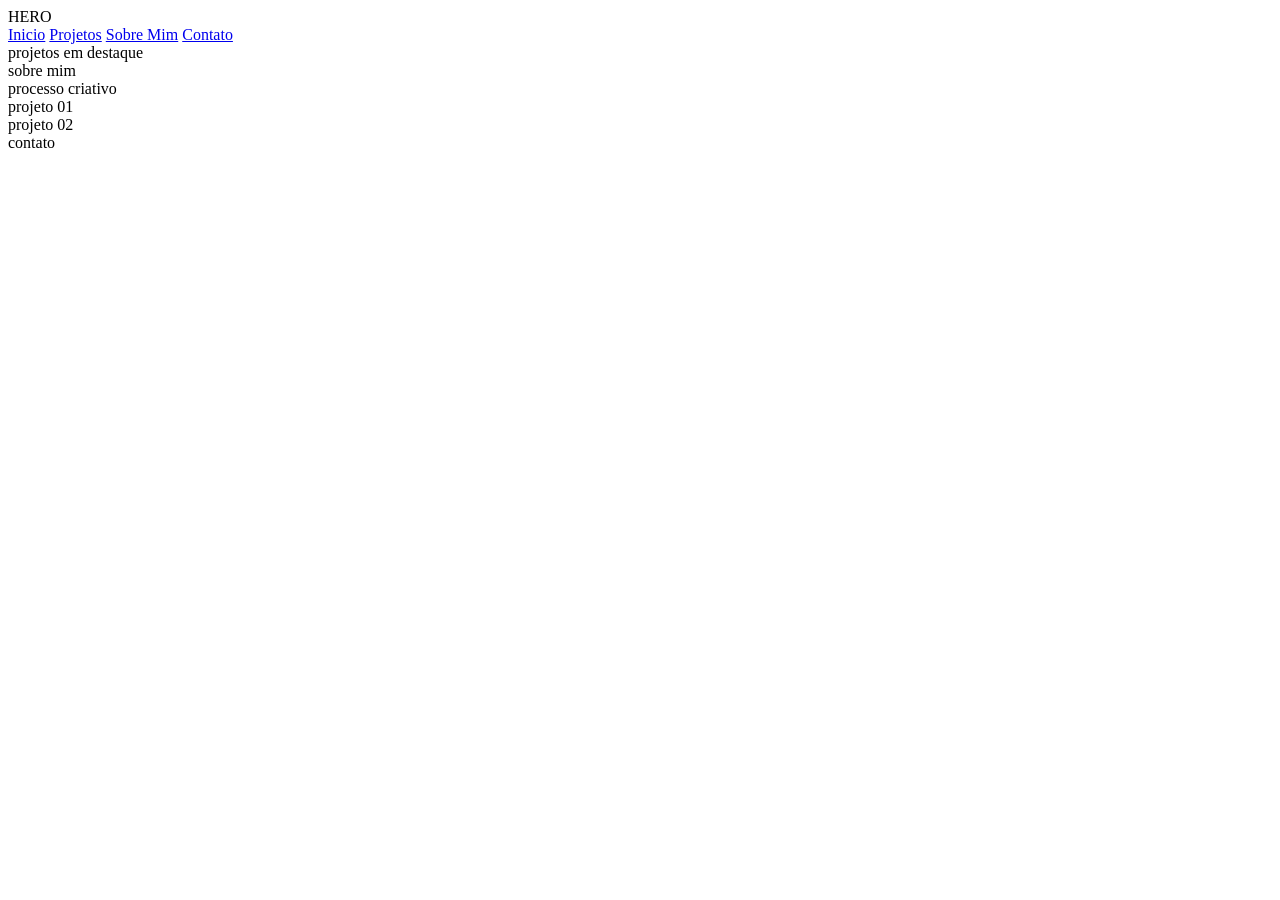
==== docs/index.html @ 74a176ab "feat: estrutura do portfólio" ====
<!DOCTYPE html>
<html lang="pt-br">
<head>
    <meta charset="UTF-8">
    <title>Portfólio - VITOR LEONARDO SOUZA HIRCH</title>
</head>
<body>
    <header id="inicio">
        HERO
    </header>

<nav>
    <a href ="#inicio">Inicio</a>
    <a href ="#projetos">Projetos</a>
    <a href ="#sobre">Sobre Mim</a>
    <a href ="#contato">Contato</a>
</nav>

<main>
    <section id="projetos">
        projetos em destaque 
    </section>
   
    <section id="sobre">
        sobre mim
    </section>

    <section id="processo">
        processo criativo
    </section>

    <section id="projeto-01">
        projeto 01
    </section>

    <section id="projeto-02">
        projeto 02

    </section>
</main>

<footer id="contato">
    contato
</footer>

   
</body>
</html>
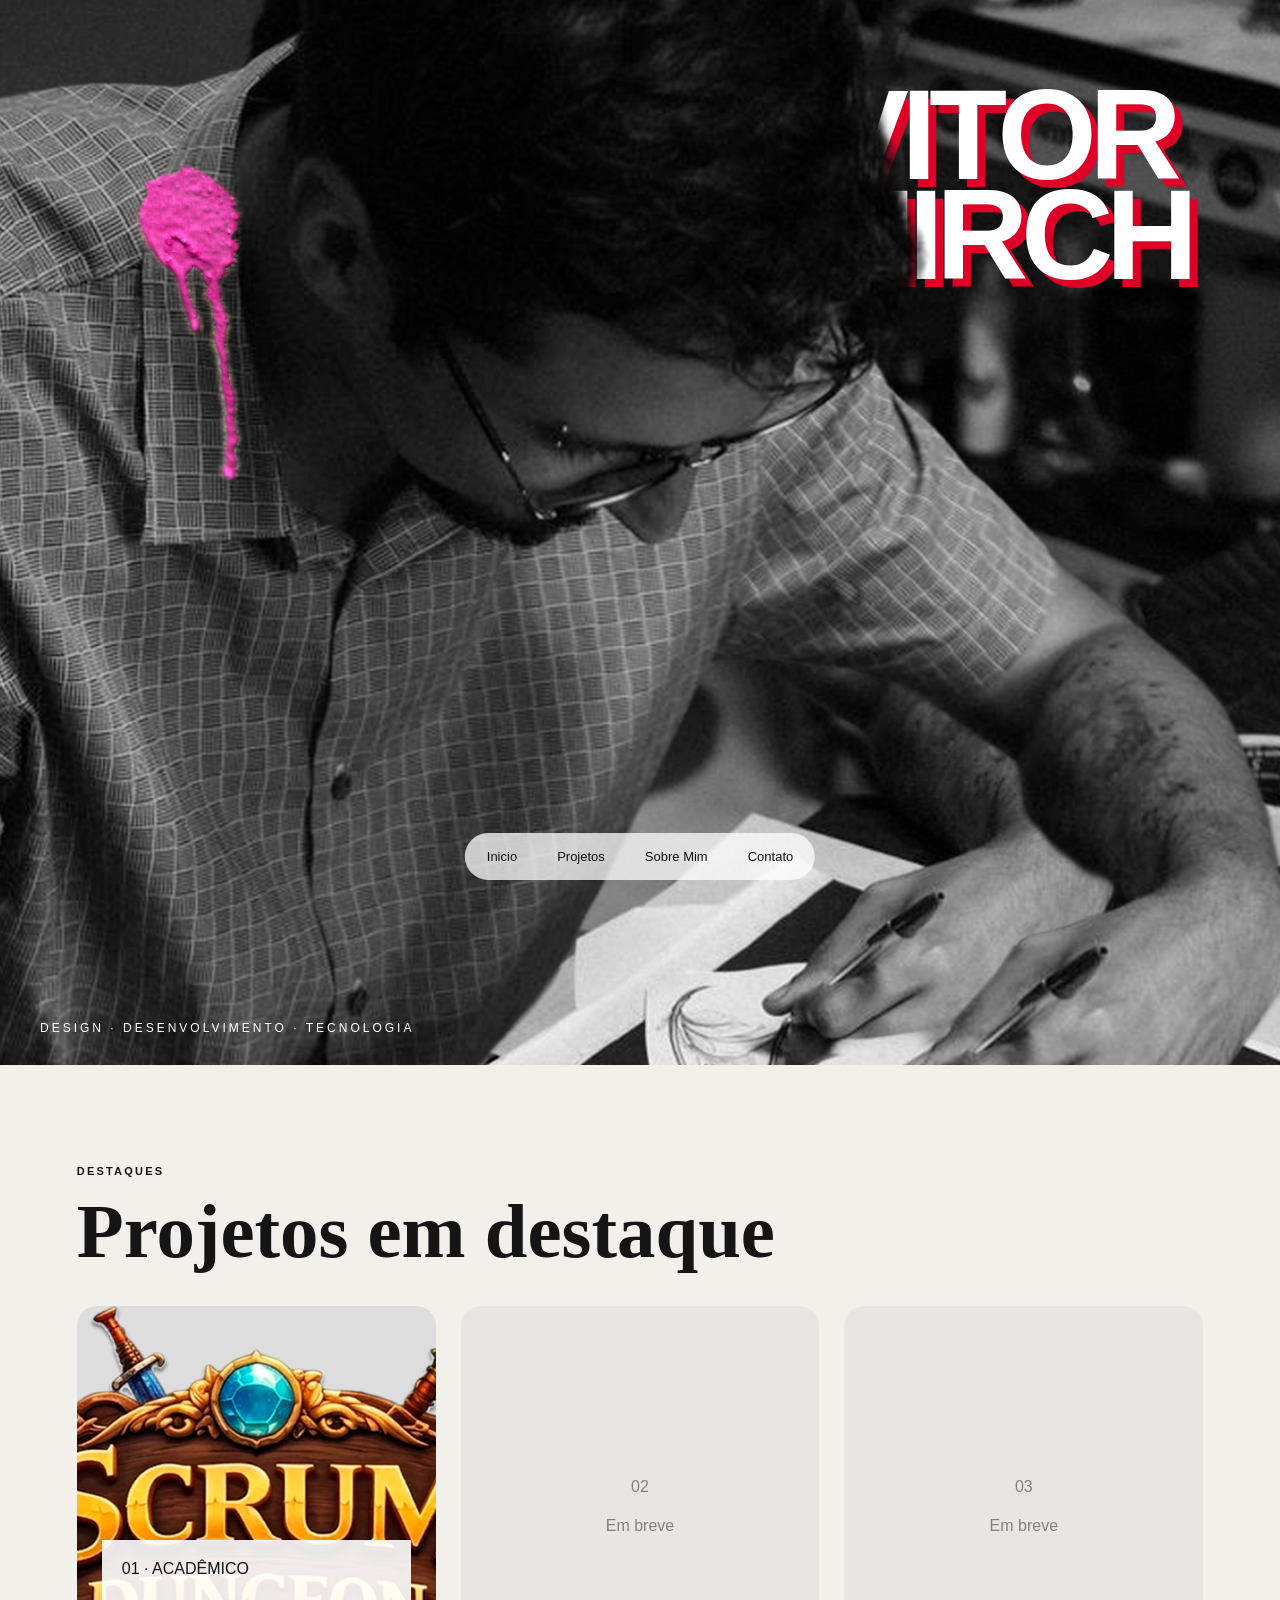
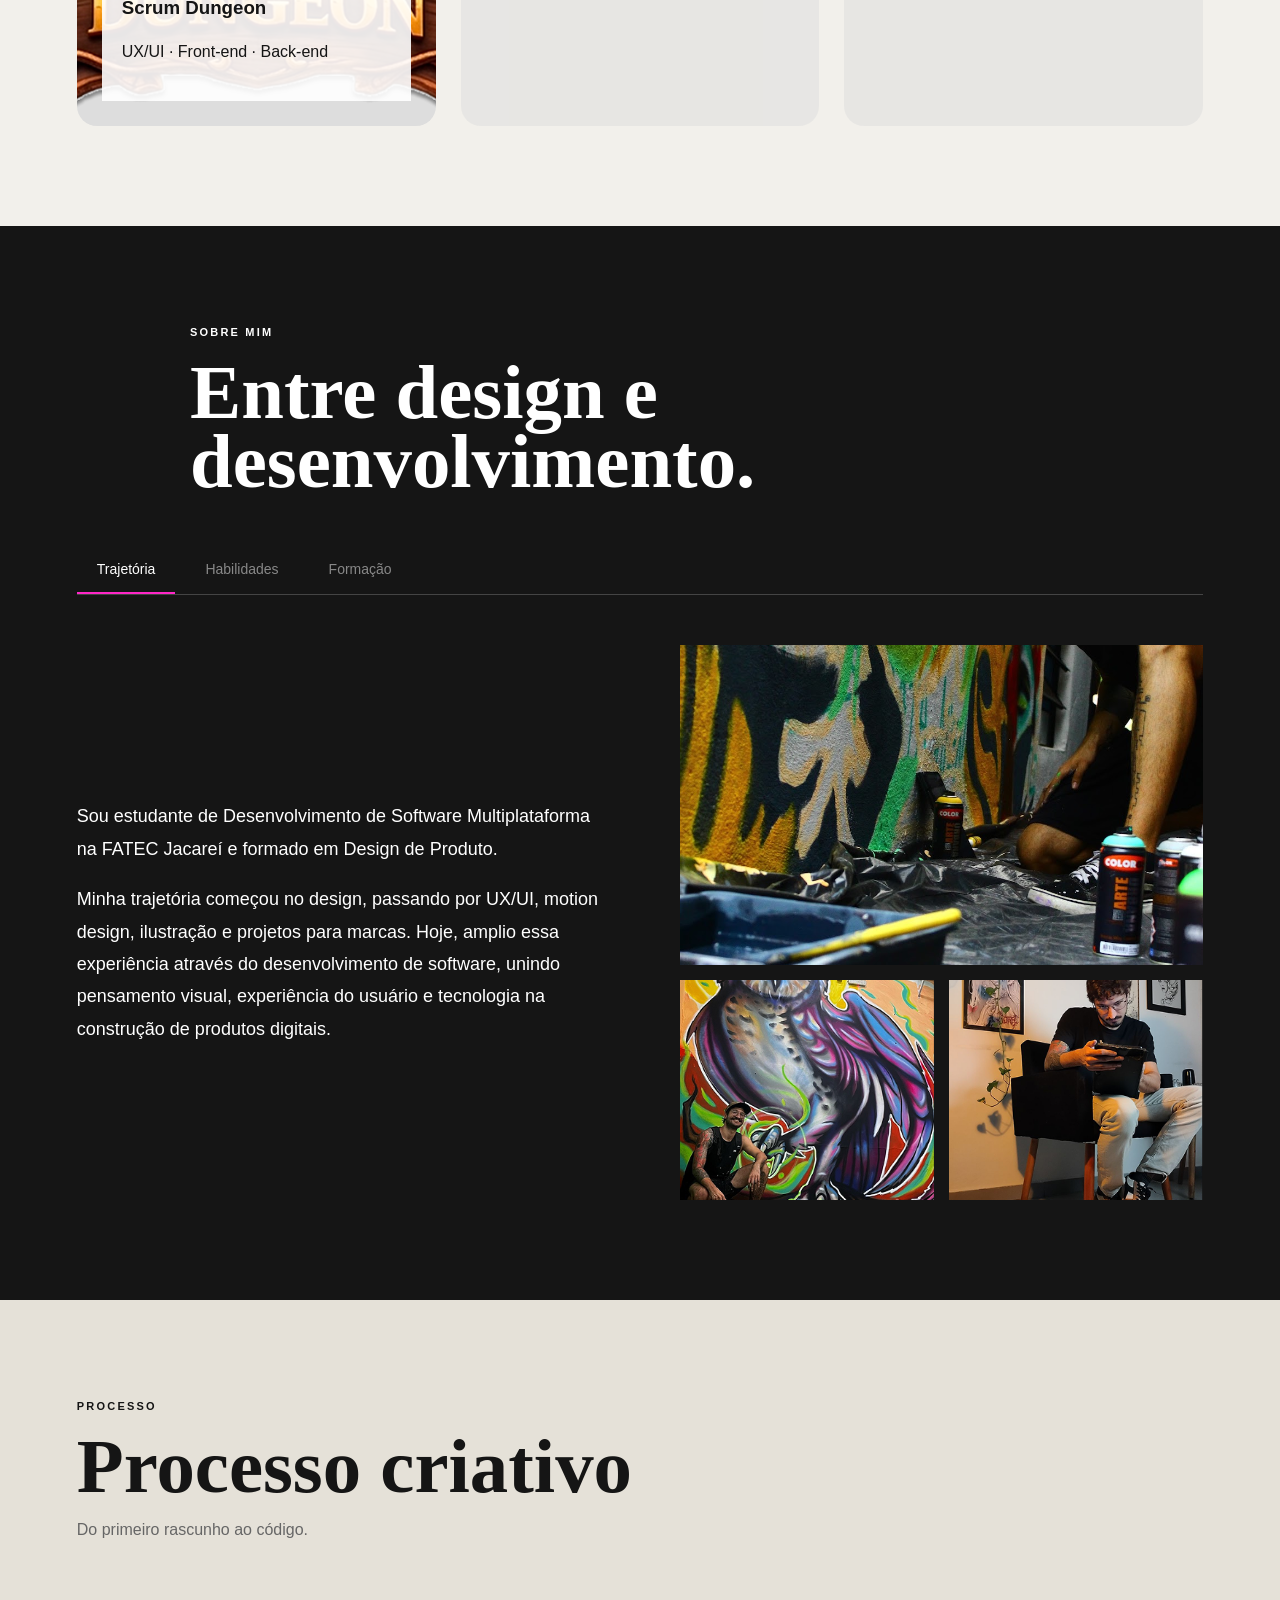
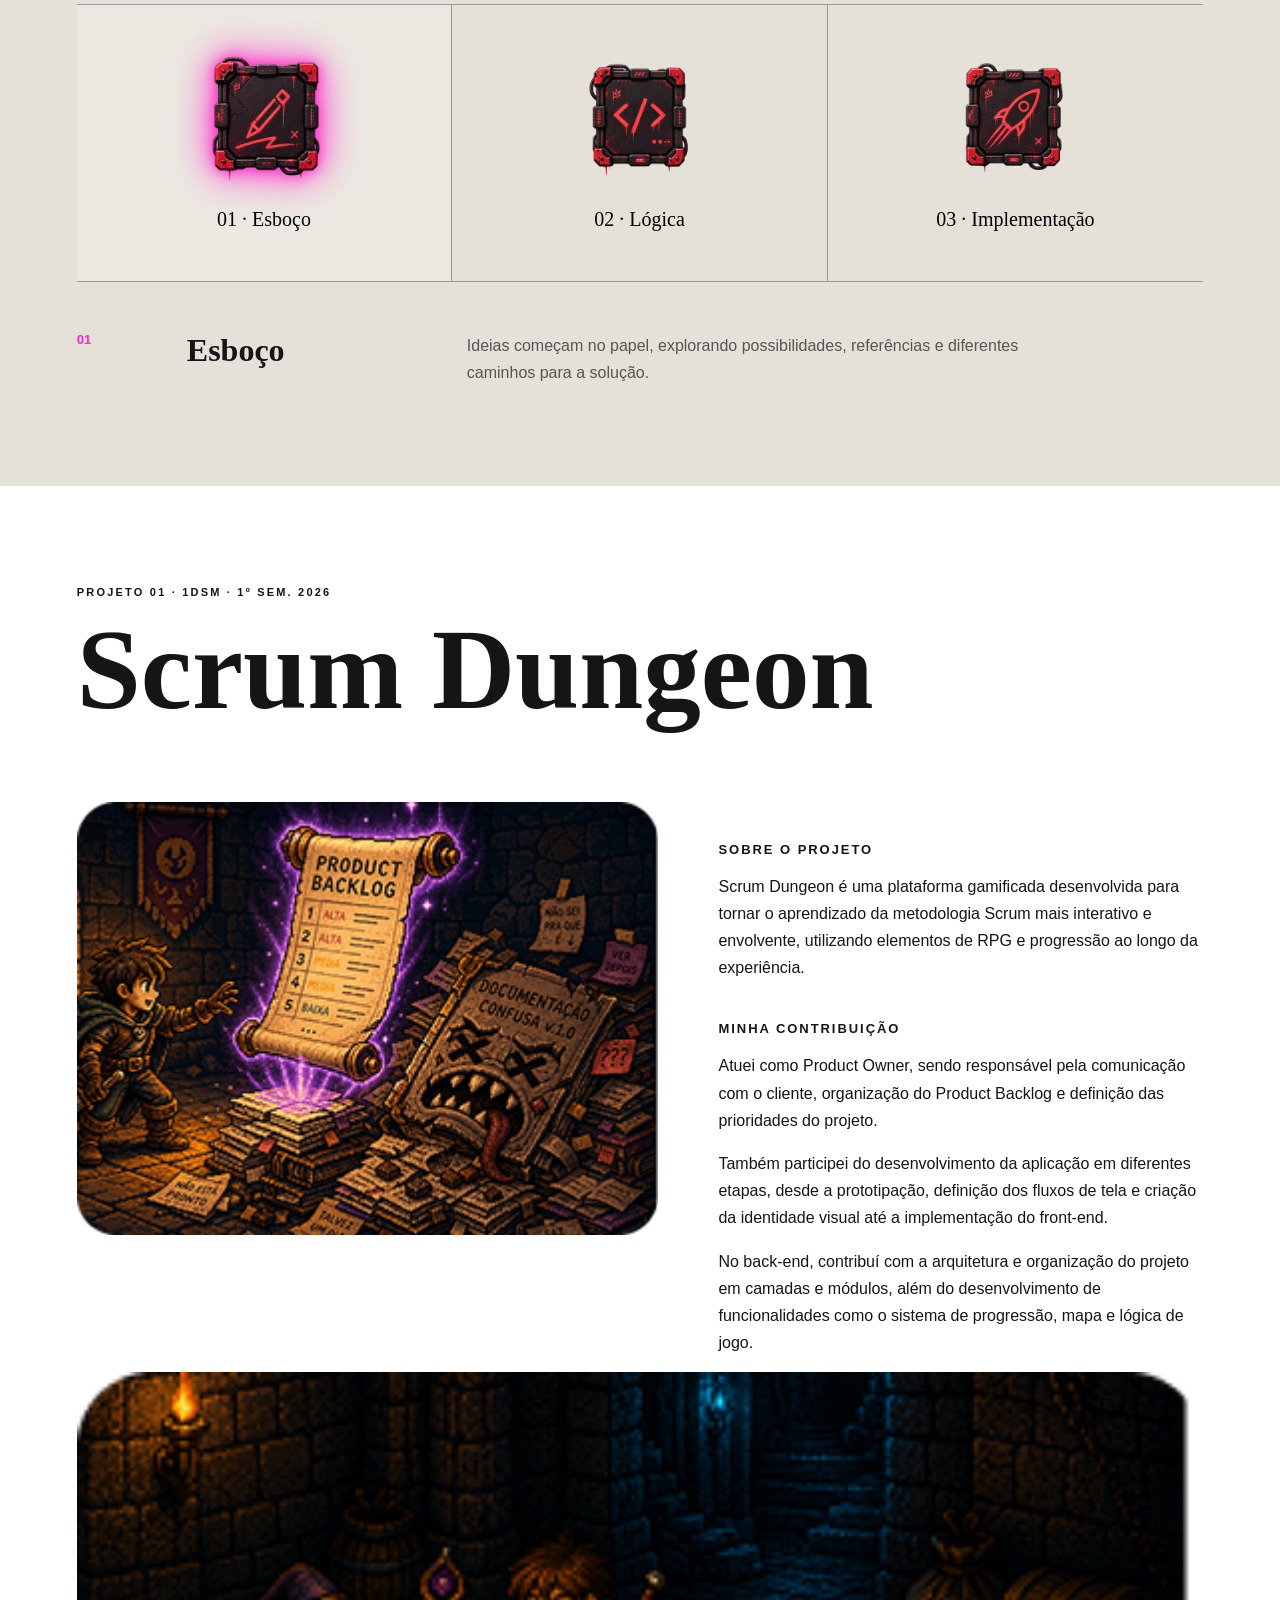
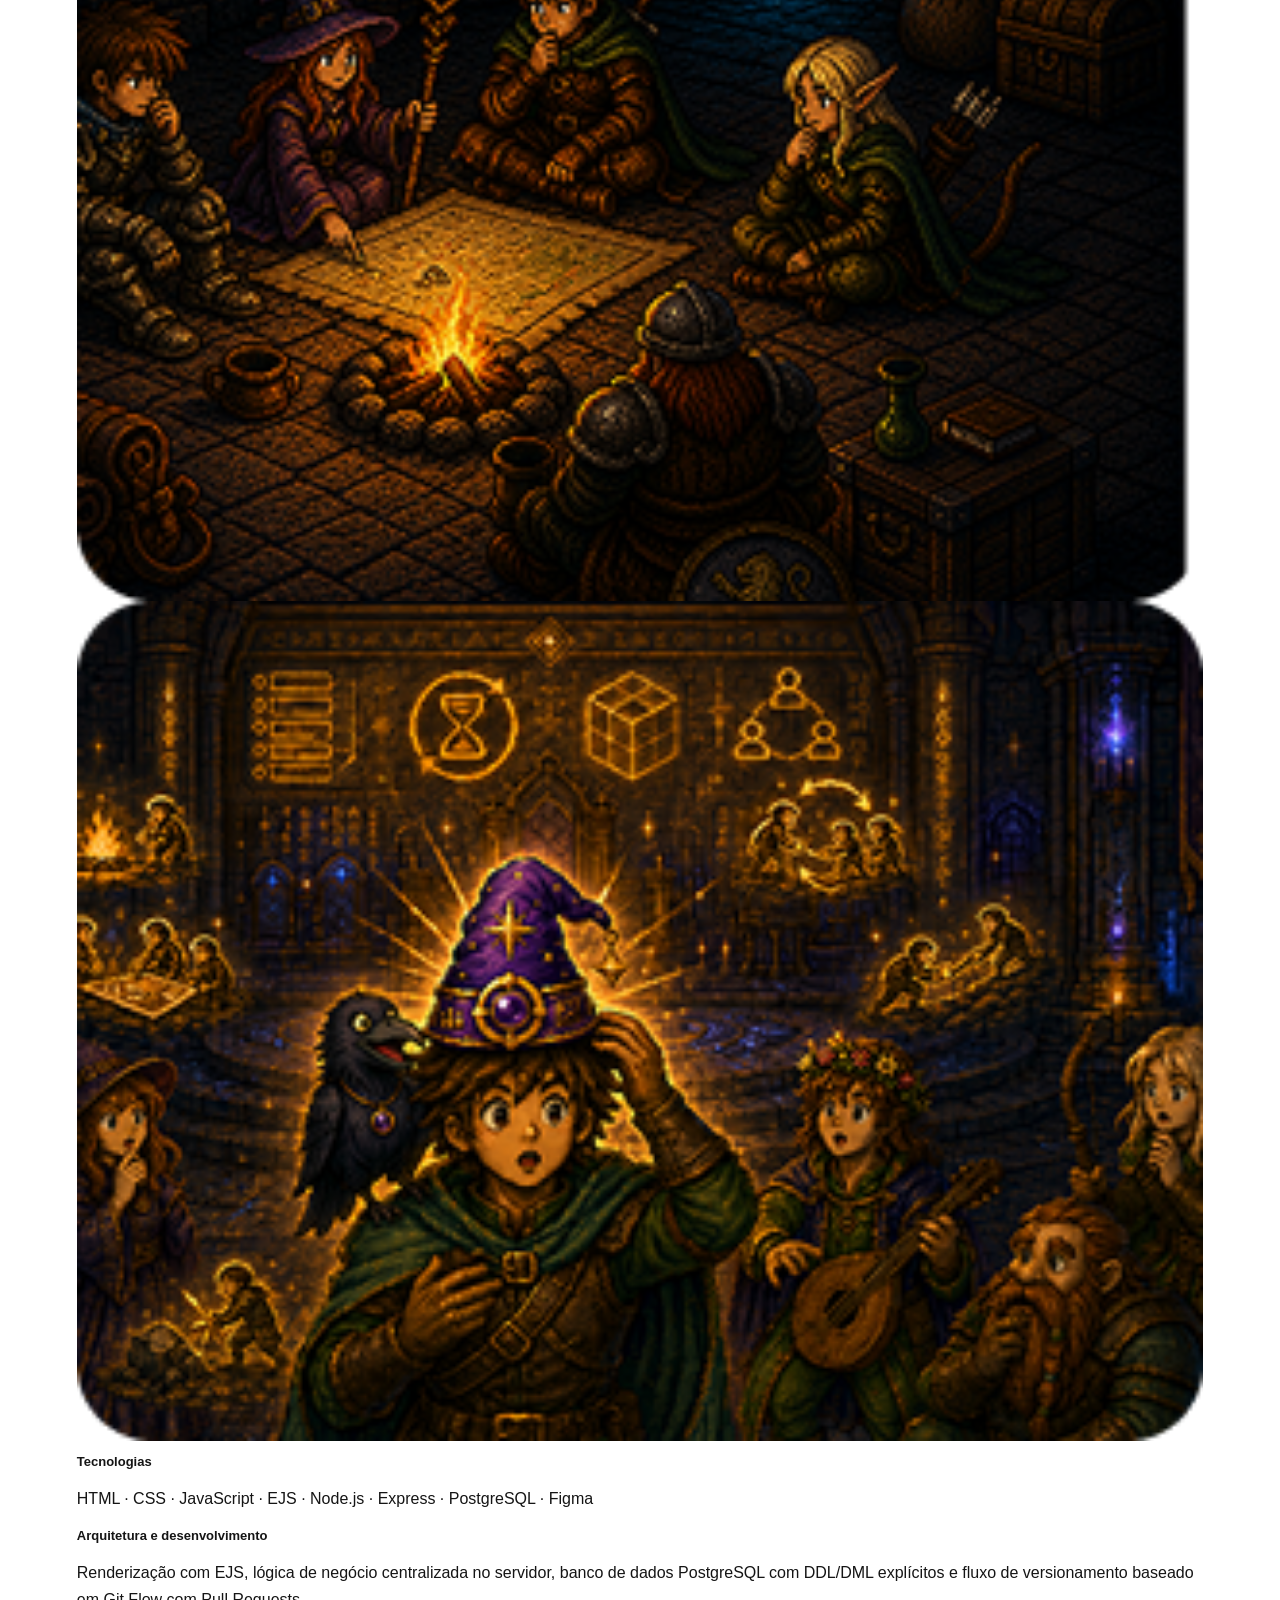
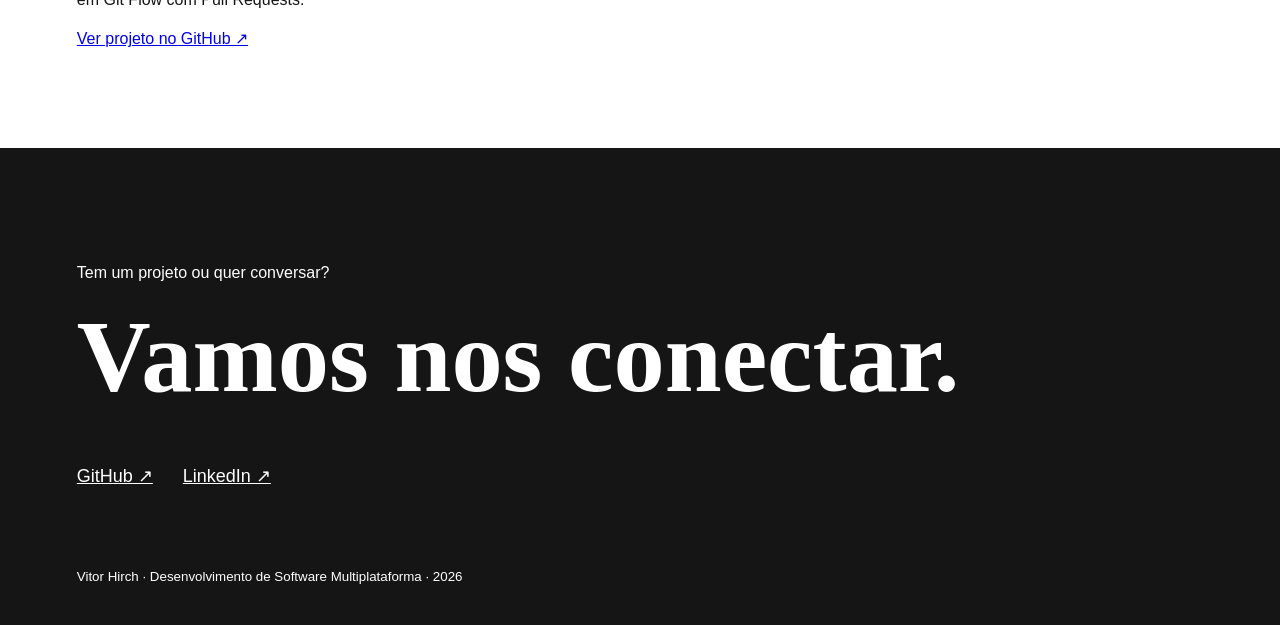
==== commit 14b10161: "feat/fix: implementação de novas funcionalidades e atualização de conteudo" ====
--- a/docs/index.html
+++ b/docs/index.html
@@ -1,49 +1,416 @@
-
-<!DOCTYPE html>
+<!doctype html>
 <html lang="pt-br">
-<head>
-    <meta charset="UTF-8">
+  <head>
+    <meta charset="UTF-8" />
+    <meta name="viewport" content="width=device-width, initial-scale=1.0" />
     <title>Portfólio - VITOR LEONARDO SOUZA HIRCH</title>
-</head>
-<body>
+    <link rel="stylesheet" href="style.css" />
+  </head>
+  <body>
     <header id="inicio">
-        HERO
+      <img
+        class="hero-fundo"
+        src="assets/foto-hero-completa-fundo.png"
+        alt=""
+      />
+
+      <img
+        class="hero-forma hero-forma-1"
+        src="assets/Rectangle 1.png"
+        alt=""
+      />
+
+      <img
+        class="hero-forma hero-forma-2"
+        src="assets/Rectangle 2.png"
+        alt=""
+      />
+
+      <h1 class="hero-nome">
+        <span>VITOR </span>
+        <span>HIRCH</span>
+      </h1>
+
+      <img
+        class="foto-hero"
+        src="assets/foto-hero-recorte.png"
+        alt="Vitor Hirch"
+      />
+
+      <img class="hero-respingo" src="assets/respingo.png" alt="" />
+
+      <p class="hero-subtitulo">DESIGN · DESENVOLVIMENTO · TECNOLOGIA</p>
     </header>
 
-<nav>
-    <a href ="#inicio">Inicio</a>
-    <a href ="#projetos">Projetos</a>
-    <a href ="#sobre">Sobre Mim</a>
-    <a href ="#contato">Contato</a>
-</nav>
-
-<main>
-    <section id="projetos">
-        projetos em destaque 
-    </section>
-   
-    <section id="sobre">
-        sobre mim
-    </section>
-
-    <section id="processo">
-        processo criativo
-    </section>
-
-    <section id="projeto-01">
-        projeto 01
-    </section>
-
-    <section id="projeto-02">
-        projeto 02
-
-    </section>
-</main>
-
-<footer id="contato">
-    contato
-</footer>
-
-   
-</body>
+    <nav class="navbar">
+      <a href="#inicio">Inicio</a>
+      <a href="#projetos">Projetos</a>
+      <a href="#sobre">Sobre Mim</a>
+      <a href="#contato">Contato</a>
+    </nav>
+
+    <main>
+<section id="projetos">
+
+    <span class="secao-label">DESTAQUES</span>
+    <h2>Projetos em destaque</h2>
+
+    <div class="projetos-destaque">
+
+        <a class="projeto-card projeto-card-ativo"
+           href="#projeto-01">
+
+            <img
+                src="assets/logo_scrum_dungeon_capa.png"
+                alt="Scrum Dungeon"
+            >
+
+            <div class="card-info">
+                <span>01 · ACADÊMICO</span>
+                <h3>Scrum Dungeon</h3>
+                <p>UX/UI · Front-end · Back-end</p>
+            </div>
+
+        </a>
+
+        <article class="projeto-card projeto-card-futuro">
+            <span>02</span>
+            <p>Em breve</p>
+        </article>
+
+        <article class="projeto-card projeto-card-futuro">
+            <span>03</span>
+            <p>Em breve</p>
+        </article>
+
+    </div>
+
+</section>
+
+      <section id="sobre">
+
+    <div class="sobre-cabecalho">
+        <span class="secao-label">SOBRE MIM</span>
+        <h2>Entre design e desenvolvimento.</h2>
+    </div>
+
+    <div class="sobre-navegacao">
+
+        <button class="sobre-botao ativo" data-conteudo="trajetoria">
+            Trajetória
+        </button>
+
+        <button class="sobre-botao" data-conteudo="habilidades">
+            Habilidades
+        </button>
+
+        <button class="sobre-botao" data-conteudo="formacao">
+            Formação
+        </button>
+
+    </div>
+
+    <div class="sobre-conteudos">
+
+        <!-- TRAJETÓRIA -->
+        <div class="sobre-painel ativo" id="trajetoria">
+
+            <div class="sobre-texto">
+
+                <p>
+                    Sou estudante de Desenvolvimento de Software Multiplataforma
+                    na FATEC Jacareí e formado em Design de Produto.
+                </p>
+
+                <p>
+                    Minha trajetória começou no design, passando por UX/UI,
+                    motion design, ilustração e projetos para marcas. Hoje,
+                    amplio essa experiência através do desenvolvimento de software,
+                    unindo pensamento visual, experiência do usuário e tecnologia
+                    na construção de produtos digitais.
+                </p>
+
+            </div>
+
+            <div class="sobre-fotos">
+
+                <img src="assets/sm1.JPG" alt="Vitor trabalhando em projeto artístico">
+
+                <img src="assets/sm2.png" alt="Projeto artístico">
+
+                <img src="assets/sm3.png" alt="Vitor em seu espaço de trabalho">
+
+            </div>
+
+        </div>
+
+
+        <!-- HABILIDADES -->
+        <div class="sobre-painel" id="habilidades">
+
+            <div class="skills-mapa">
+
+                <div class="skill skill-centro">
+                    SKILLS
+                </div>
+
+                <div class="skill skill-design">
+                    Design
+                </div>
+
+                <div class="skill skill-front">
+                    Front-end
+                </div>
+
+                <div class="skill skill-back">
+                    Back-end
+                </div>
+
+                <div class="skill skill-ferramentas">
+                    Ferramentas
+                </div>
+
+            </div>
+
+            <div class="skills-descricao">
+
+                <p>
+                    Minha experiência combina desenvolvimento e design,
+                    permitindo transitar entre a concepção visual de uma
+                    solução e sua implementação.
+                </p>
+
+                <div class="skills-lista">
+
+                    <span>HTML</span>
+                    <span>CSS</span>
+                    <span>JavaScript</span>
+                    <span>Node.js</span>
+                    <span>PostgreSQL</span>
+                    <span>Git</span>
+                    <span>Docker</span>
+                    <span>Figma</span>
+                    <span>UX/UI</span>
+
+                </div>
+
+            </div>
+
+        </div>
+
+
+        <!-- FORMAÇÃO -->
+        <div class="sobre-painel" id="formacao">
+
+            <div class="formacao-grid">
+
+                <article>
+                    <span>2026 — 2028</span>
+                    <h3>Desenvolvimento de Software Multiplataforma</h3>
+                    <p>FATEC Jacareí</p>
+                </article>
+
+                <article>
+                    <span>2021 — 2023</span>
+                    <h3>Design de Produto</h3>
+                    <p>Anhembi Morumbi</p>
+                </article>
+
+                <article>
+                    <span>2024</span>
+                    <h3>Trilha UX Design</h3>
+                    <p>Programa Desenvolve · Grupo Boticário</p>
+                </article>
+
+                <article>
+                    <span>2024</span>
+                    <h3>Formação Figma & UX Design</h3>
+                    <p>Alura</p>
+                </article>
+
+            </div>
+
+        </div>
+
+    </div>
+
+</section>
+  
+      <section id="processo">
+
+    <span class="secao-label">PROCESSO</span>
+
+    <h2>Processo criativo</h2>
+
+    <p class="processo-intro">
+        Do primeiro rascunho ao código.
+    </p>
+
+
+    <div class="processo-botoes">
+
+        <button
+            class="processo-botao ativo"
+            data-etapa="esboco"
+        >
+            <img
+                src="assets/processo-esboco.png"
+                alt=""
+            >
+
+            <span>01 · Esboço</span>
+        </button>
+
+
+        <button
+            class="processo-botao"
+            data-etapa="logica"
+        >
+            <img
+                src="assets/processo-logica.png"
+                alt=""
+            >
+
+            <span>02 · Lógica</span>
+        </button>
+
+
+        <button
+            class="processo-botao"
+            data-etapa="implementacao"
+        >
+            <img
+                src="assets/processo-implementacao.png"
+                alt=""
+            >
+
+            <span>03 · Implementação</span>
+        </button>
+
+    </div>
+
+
+    <div class="processo-descricao">
+
+        <span id="processo-numero">
+            01
+        </span>
+
+        <h3 id="processo-titulo">
+            Esboço
+        </h3>
+
+        <p id="processo-texto">
+            Ideias começam no papel, explorando possibilidades,
+            referências e diferentes caminhos para a solução.
+        </p>
+
+    </div>
+
+</section>
+      <section id="projeto-01">
+        <span class="projeto-numero"> PROJETO 01 · 1DSM · 1º SEM. 2026 </span>
+
+        <h2>Scrum Dungeon</h2>
+
+        <div class="projeto-detalhes">
+          <div class="projeto-media">
+            <img
+              src="assets/miniatura-1-scrum-dungeon.png"
+              alt="Interface do projeto Scrum Dungeon"
+            />
+          </div>
+
+          <div class="projeto-conteudo">
+            <h3>Sobre o projeto</h3>
+
+            <p>
+              Scrum Dungeon é uma plataforma gamificada desenvolvida para tornar
+              o aprendizado da metodologia Scrum mais interativo e envolvente,
+              utilizando elementos de RPG e progressão ao longo da experiência.
+            </p>
+
+            <h3>Minha contribuição</h3>
+
+            <p>
+              Atuei como Product Owner, sendo responsável pela comunicação com o
+              cliente, organização do Product Backlog e definição das
+              prioridades do projeto.
+            </p>
+
+            <p>
+              Também participei do desenvolvimento da aplicação em diferentes
+              etapas, desde a prototipação, definição dos fluxos de tela e
+              criação da identidade visual até a implementação do front-end.
+            </p>
+
+            <p>
+              No back-end, contribuí com a arquitetura e organização do projeto
+              em camadas e módulos, além do desenvolvimento de funcionalidades
+              como o sistema de progressão, mapa e lógica de jogo.
+            </p>
+          </div>
+        </div>
+
+        <div class="projeto-galeria">
+          <img
+            src="assets/miniatura-2-scrum-dungeon.png"
+            alt="Tela do projeto Scrum Dungeon"
+          />
+
+          <img
+            src="assets/miniatura-3-scrum-dungeon.png"
+            alt="Tela do projeto Scrum Dungeon"
+          />
+        </div>
+
+        <div class="projeto-tecnico">
+          <div>
+            <h3>Tecnologias</h3>
+
+            <p>
+              HTML · CSS · JavaScript · EJS · Node.js · Express · PostgreSQL ·
+              Figma
+            </p>
+          </div>
+
+          <div>
+            <h3>Arquitetura e desenvolvimento</h3>
+
+            <p>
+              Renderização com EJS, lógica de negócio centralizada no servidor,
+              banco de dados PostgreSQL com DDL/DML explícitos e fluxo de
+              versionamento baseado em Git Flow com Pull Requests.
+            </p>
+          </div>
+        </div>
+
+        <a
+          class="projeto-link"
+          href="https://github.com/octopusCode26/scrum-dungeon"
+          target="_blank"
+          rel="noopener noreferrer"
+        >
+          Ver projeto no GitHub ↗
+        </a>
+      </section>
+    </main>
+
+    <footer id="contato">
+      <p>Tem um projeto ou quer conversar?</p>
+
+      <h2>Vamos nos conectar.</h2>
+
+      <div class="contato-links">
+        <a href="#" target="_blank">GitHub ↗</a>
+        <a href="#" target="_blank">LinkedIn ↗</a>
+      </div>
+
+      <small>
+        Vitor Hirch · Desenvolvimento de Software Multiplataforma · 2026
+      </small>
+    </footer>
+  </body>
+
+  <script src="script.js"></script>
 </html>
--- a/docs/style.css
+++ b/docs/style.css
@@ -0,0 +1,815 @@
+:root {
+  --cor-fundo: #f2f0eb;
+  --cor-texto: #151515;
+  --cor-destaque: #ff27c8;
+}
+
+* {
+  box-sizing: border-box;
+}
+
+html {
+  scroll-behavior: smooth;
+}
+
+body {
+  margin: 0;
+}
+
+#inicio {
+  min-height: 100vh;
+  position: relative;
+  overflow: hidden;
+
+  display: flex;
+  align-items: center;
+  justify-content: center;
+}
+
+.hero-fundo {
+  position: absolute;
+
+  width: 100%;
+  height: 100%;
+
+  object-fit: cover;
+  z-index: 1;
+}
+
+.hero-nome {
+    position: absolute;
+    z-index: 2;
+
+    top: 8%;
+    right: 7%;
+
+    margin: 0;
+
+    color: white;
+    font-family: Arial, Helvetica, sans-serif;
+    font-size: clamp(80px, 10vw, 180px);
+    font-weight: 700;
+    line-height: 0.78;
+    letter-spacing: -0.06em;
+
+    text-shadow: 8px 8px 0 #df0028;
+}
+
+.hero-nome span {
+    display: block;
+}
+.foto-hero {
+  position: absolute;
+  z-index: 3;
+
+  height: 115%;
+  width: auto;
+
+  left: 38%;
+  bottom:13;
+
+  transform: translateX(-50%);
+}
+
+.hero-respingo {
+  position: absolute;
+  z-index: 4;
+  width: 120px;
+
+  top: 15%;
+  left: 10%;
+}
+
+.hero-subtitulo {
+  position: absolute;
+  z-index: 5;
+
+  left: 40px;
+  bottom: 30px;
+
+  margin: 0;
+
+  color: white;
+  font-family: Arial, sans-serif;
+  font-size: 12px;
+  letter-spacing: 0.25em;
+}
+
+.navbar {
+    position: absolute;
+    z-index: 10;
+
+    top: auto;
+    bottom: 20px;
+
+    left: 50%;
+    transform: translateX(-50%);
+
+    display: flex;
+    gap: 8px;
+
+    padding: 6px;
+
+    background: rgba(255, 255, 255, 0.75);
+    border-radius: 100px;
+}
+
+.navbar a {
+  padding: 10px 16px;
+
+  color: #111;
+  text-decoration: none;
+
+  font-family: Arial, sans-serif;
+  font-size: 13px;
+
+  border-radius: 100px;
+}
+
+.navbar a:hover {
+  background: #111;
+  color: white;
+}
+
+body {
+  margin: 0;
+
+  background: #f2f0eb;
+  color: #151515;
+
+  font-family: Arial, Helvetica, sans-serif;
+}
+
+section {
+  padding: 100px max(6vw, 30px);
+}
+
+section > * {
+  max-width: 1400px;
+  margin-left: auto;
+  margin-right: auto;
+}
+
+section h2 {
+  margin: 0 0 40px;
+
+  font-family: Georgia, "Times New Roman", serif;
+  font-size: clamp(42px, 6vw, 90px);
+  line-height: 0.9;
+}
+
+section p {
+  line-height: 1.7;
+}
+
+#projetos {
+  background: #f2f0eb;
+}
+.projetos-destaque {
+    display: grid;
+    grid-template-columns: repeat(3, 1fr);
+    gap: 25px;
+}
+
+.projeto-card {
+    position: relative;
+    min-height: 420px;
+
+    overflow: hidden;
+    border-radius: 20px;
+
+    background: #ddd;
+
+    text-decoration: none;
+    color: inherit;
+}
+
+.projeto-card img {
+    width: 100%;
+    height: 100%;
+
+    object-fit: cover;
+}
+
+.card-info {
+    position: absolute;
+
+    left: 25px;
+    right: 25px;
+    bottom: 25px;
+
+    padding: 20px;
+
+    background: rgba(255,255,255,.9);
+}
+
+.projeto-card-futuro {
+    display: flex;
+    flex-direction: column;
+
+    align-items: center;
+    justify-content: center;
+
+    opacity: .5;
+}
+
+
+#sobre {
+    background: #151515;
+    color: white;
+
+    padding: 100px max(6vw, 30px);
+}
+
+.sobre-cabecalho {
+    max-width: 900px;
+}
+
+.sobre-cabecalho h2 {
+    margin-bottom: 50px;
+}
+
+
+/* BOTÕES */
+
+.sobre-navegacao {
+    display: flex;
+    gap: 10px;
+
+    margin-bottom: 50px;
+
+    border-bottom: 1px solid #444;
+}
+
+.sobre-botao {
+    padding: 15px 20px;
+
+    border: none;
+    border-bottom: 2px solid transparent;
+
+    background: transparent;
+    color: #888;
+
+    font-size: 14px;
+
+    cursor: pointer;
+}
+
+.sobre-botao:hover {
+    color: white;
+}
+
+.sobre-botao.ativo {
+    color: white;
+    border-bottom-color: var(--cor-destaque);
+}
+
+
+/* PAINÉIS */
+
+.sobre-painel {
+    display: none;
+}
+
+.sobre-painel.ativo {
+    display: grid;
+}
+
+
+/* TRAJETÓRIA */
+
+#trajetoria {
+    grid-template-columns: 1fr 1fr;
+    gap: 80px;
+
+    align-items: center;
+}
+
+.sobre-texto {
+    max-width: 600px;
+}
+
+.sobre-texto p {
+    font-size: 18px;
+    line-height: 1.8;
+}
+
+.sobre-fotos {
+    display: grid;
+
+    grid-template-columns: 1fr 1fr;
+
+    gap: 15px;
+}
+
+.sobre-fotos img {
+    width: 100%;
+    height: 220px;
+
+    object-fit: cover;
+}
+
+.sobre-fotos img:first-child {
+    grid-column: 1 / 3;
+
+    height: 320px;
+}
+
+#habilidades {
+    grid-template-columns: 1.2fr 1fr;
+    gap: 80px;
+
+    align-items: center;
+}
+
+
+/* ÁREA DO MAPA */
+
+.skills-mapa {
+    position: relative;
+
+    width: min(600px, 100%);
+    aspect-ratio: 1 / 1;
+
+    margin: auto;
+
+    border-radius: 50%;
+
+    background:
+        radial-gradient(
+            circle,
+            rgba(255,255,255,.04) 0%,
+            rgba(255,255,255,.01) 55%,
+            transparent 70%
+        );
+}
+
+
+/* NÓS */
+
+.skill {
+    position: absolute;
+
+    display: flex;
+    align-items: center;
+    justify-content: center;
+
+    width: 100px;
+    height: 100px;
+
+    border: 1px solid #555;
+    border-radius: 50%;
+
+    background: #151515;
+
+    font-size: 12px;
+    text-transform: uppercase;
+    letter-spacing: .1em;
+
+    transition: .3s;
+}
+
+.skill:hover {
+    border-color: var(--cor-destaque);
+
+    box-shadow:
+        0 0 10px var(--cor-destaque),
+        0 0 30px rgba(255, 39, 200, .3);
+
+    transform: scale(1.08);
+}
+
+
+/* POSIÇÕES */
+
+.skill-centro {
+    width: 130px;
+    height: 130px;
+
+    top: 50%;
+    left: 50%;
+
+    transform: translate(-50%, -50%);
+
+    border-color: var(--cor-destaque);
+}
+
+.skill-centro:hover {
+    transform: translate(-50%, -50%) scale(1.08);
+}
+
+.skill-design {
+    top: 8%;
+    left: 15%;
+}
+
+.skill-front {
+    top: 12%;
+    right: 10%;
+}
+
+.skill-back {
+    bottom: 10%;
+    right: 15%;
+}
+
+.skill-ferramentas {
+    bottom: 8%;
+    left: 12%;
+}
+
+.skills-descricao {
+    max-width: 500px;
+}
+
+.skills-descricao > p {
+    color: #bbb;
+
+    font-size: 16px;
+    line-height: 1.8;
+}
+
+.skills-lista {
+    display: flex;
+    flex-wrap: wrap;
+
+    gap: 8px;
+
+    margin-top: 30px;
+}
+
+.skills-lista span {
+    padding: 8px 12px;
+
+    border: 1px solid #555;
+    border-radius: 100px;
+
+    font-size: 12px;
+}
+
+#formacao {
+    grid-template-columns: 1fr;
+}
+
+.formacao-grid {
+    display: grid;
+
+    grid-template-columns: 1fr 1fr;
+}
+
+.formacao-grid article {
+    padding: 35px;
+
+    border-top: 1px solid #444;
+}
+
+.formacao-grid article:nth-child(odd) {
+    border-right: 1px solid #444;
+}
+
+.formacao-grid span {
+    color: #888;
+
+    font-size: 11px;
+    letter-spacing: .1em;
+}
+
+.formacao-grid h3 {
+    margin: 15px 0 8px;
+
+    font-family: Georgia, "Times New Roman", serif;
+    font-size: 24px;
+}
+
+.formacao-grid p {
+    color: #aaa;
+}
+
+#processo {
+    background: #e5e1d8;
+    color: #151515;
+}
+
+.processo-intro {
+    margin-top: -25px;
+    margin-bottom: 60px;
+
+    color: #666;
+}
+
+
+/* BOTÕES */
+
+.processo-botoes {
+    display: grid;
+    grid-template-columns: repeat(3, 1fr);
+
+    border-top: 1px solid #999;
+    border-bottom: 1px solid #999;
+}
+
+.processo-botao {
+    padding: 50px 30px;
+
+    border: none;
+    border-right: 1px solid #999;
+
+    background: transparent;
+
+    cursor: pointer;
+}
+
+.processo-botao:last-child {
+    border-right: none;
+}
+
+.processo-botao img {
+    width: 130px;
+    height: 130px;
+
+    object-fit: contain;
+
+    transition:
+        transform .3s ease,
+        filter .3s ease;
+}
+
+.processo-botao span {
+    display: block;
+
+    margin-top: 20px;
+
+    font-family: Georgia, "Times New Roman", serif;
+    font-size: 20px;
+}
+
+
+/* EFEITO DE RUNA */
+
+.processo-botao:hover img,
+.processo-botao.ativo img {
+    transform: scale(1.1);
+
+    filter:
+        drop-shadow(0 0 6px var(--cor-destaque))
+        drop-shadow(0 0 18px var(--cor-destaque));
+}
+
+.processo-botao.ativo {
+    background: rgba(255,255,255,.25);
+}
+
+
+/* TEXTO */
+
+.processo-descricao {
+    display: grid;
+
+    grid-template-columns: 80px 250px 1fr;
+
+    gap: 30px;
+
+    align-items: start;
+
+    padding-top: 50px;
+}
+
+#processo-numero {
+    color: var(--cor-destaque);
+
+    font-size: 13px;
+    font-weight: bold;
+}
+
+#processo-titulo {
+    margin: 0;
+
+    font-family: Georgia, "Times New Roman", serif;
+    font-size: 32px;
+}
+
+#processo-texto {
+    max-width: 600px;
+
+    margin: 0;
+
+    color: #555;
+
+    line-height: 1.7;
+}
+
+
+#projeto-01 {
+  background: white;
+}
+
+.projeto-numero {
+  display: block;
+
+  font-size: 11px;
+  font-weight: bold;
+  letter-spacing: 0.2em;
+}
+
+.projeto-detalhes {
+  display: grid;
+  grid-template-columns: 1.2fr 1fr;
+  gap: 60px;
+  align-items: start;
+}
+
+.projeto-detalhes img {
+  width: 100%;
+}
+
+#projeto-01 > h2 {
+  max-width: none;
+
+  margin-top: 20px;
+  margin-bottom: 80px;
+
+  font-size: clamp(60px, 9vw, 150px);
+}
+
+.projeto-detalhes h3 {
+  margin-top: 30px;
+}
+
+.projeto-conteudo {
+  max-width: 600px;
+}
+
+.projeto-conteudo h3 {
+  margin-top: 40px;
+
+  font-size: 13px;
+  text-transform: uppercase;
+  letter-spacing: 0.15em;
+}
+
+.projeto-conteudo p {
+  font-size: 16px;
+  line-height: 1.8;
+}
+
+.projeto-media,
+.projeto-galeria {
+  overflow: hidden;
+}
+
+.projeto-media img,
+.projeto-galeria img {
+  display: block;
+  width: 100%;
+   border-radius: 30px;
+}
+
+.projeto-galeria img {
+  transition: transform 0.4s ease;
+}
+
+.projeto-galeria img:hover {
+  transform: scale(1.02);
+}
+
+.projeto-link:hover {
+  background: var(--cor-destaque);
+  color: #151515;
+}
+
+#contato {
+  padding: 100px max(6vw, 30px) 40px;
+
+  background: #151515;
+  color: white;
+}
+
+#contato h2 {
+  margin: 10px 0 50px;
+
+  font-family: Georgia, "Times New Roman", serif;
+  font-size: clamp(50px, 8vw, 120px);
+}
+
+.contato-links {
+  display: flex;
+  gap: 30px;
+
+  margin-bottom: 80px;
+}
+
+.contato-links a {
+  color: white;
+  font-size: 18px;
+}
+
+.secao-label {
+  display: block;
+
+  margin-bottom: 20px;
+
+  font-size: 11px;
+  font-weight: bold;
+  letter-spacing: 0.2em;
+}
+
+
+
+.perfil-grid h3,
+.projeto-conteudo h3,
+.projeto-tecnico h3 {
+    font-size: 13px;
+}
+
+.perfil-grid p {
+    font-size: 20px;
+}
+
+.perfil-grid span,
+.cursos-lista,
+.processo-etapas p {
+    font-size: 14px;
+}
+
+.processo-etapas h3 {
+    font-size: 22px;
+}
+
+.projeto-conteudo p,
+.projeto-tecnico p {
+    font-size: 16px;
+    line-height: 1.7;
+}
+
+@media (max-width: 768px) {
+  .navbar {
+    width: calc(100% - 30px);
+    justify-content: center;
+    gap: 0;
+  }
+
+  .navbar a {
+    padding: 8px 10px;
+    font-size: 11px;
+    background: var(--cor-destaque);
+    color: #151515;
+  }
+
+  .hero-nome {
+    font-size: 15vw;
+  }
+
+  .foto-hero {
+    height: 55vh;
+  }
+
+  .hero-respingo {
+    width: 100px;
+    right: 5%;
+  }
+
+  .hero-subtitulo {
+    left: 20px;
+    font-size: 9px;
+  }
+
+  .projeto-card,
+  #sobre,
+  .projeto-detalhes {
+    grid-template-columns: 1fr;
+  }
+
+  .processo-etapas {
+    grid-template-columns: 1fr;
+  }
+
+  .processo-etapas article {
+    padding: 35px 0;
+
+    border-right: none !important;
+    border-bottom: 1px solid #999;
+  }
+
+  .processo-etapas article:not(:first-child) {
+    padding-left: 0;
+  }
+
+  .processo-etapas img {
+    width: 110px;
+    height: 110px;
+  }
+
+ 
+
+  .perfil-grid article,
+  .perfil-grid article:nth-child(even) {
+    padding: 30px 0;
+  }
+
+
+
+  .cursos-lista p {
+    flex-direction: column;
+    gap: 5px;
+  }
+}
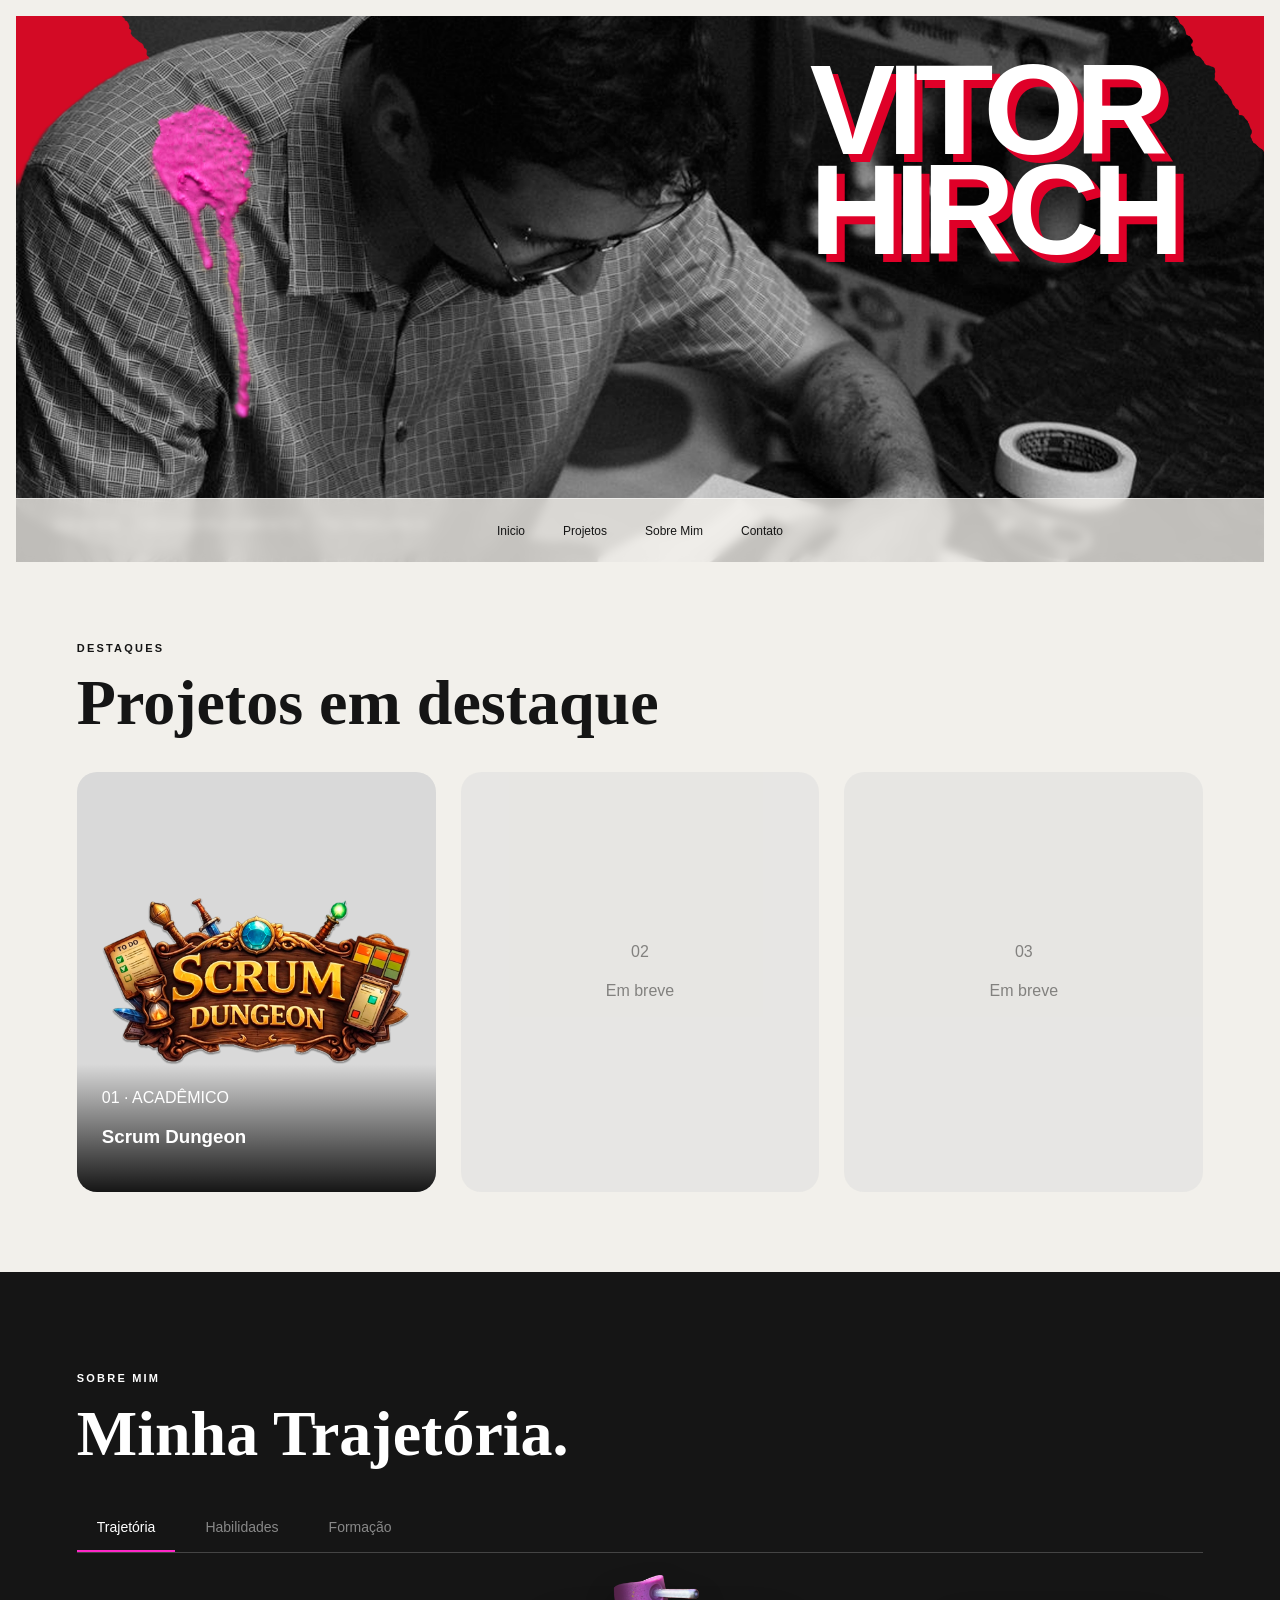
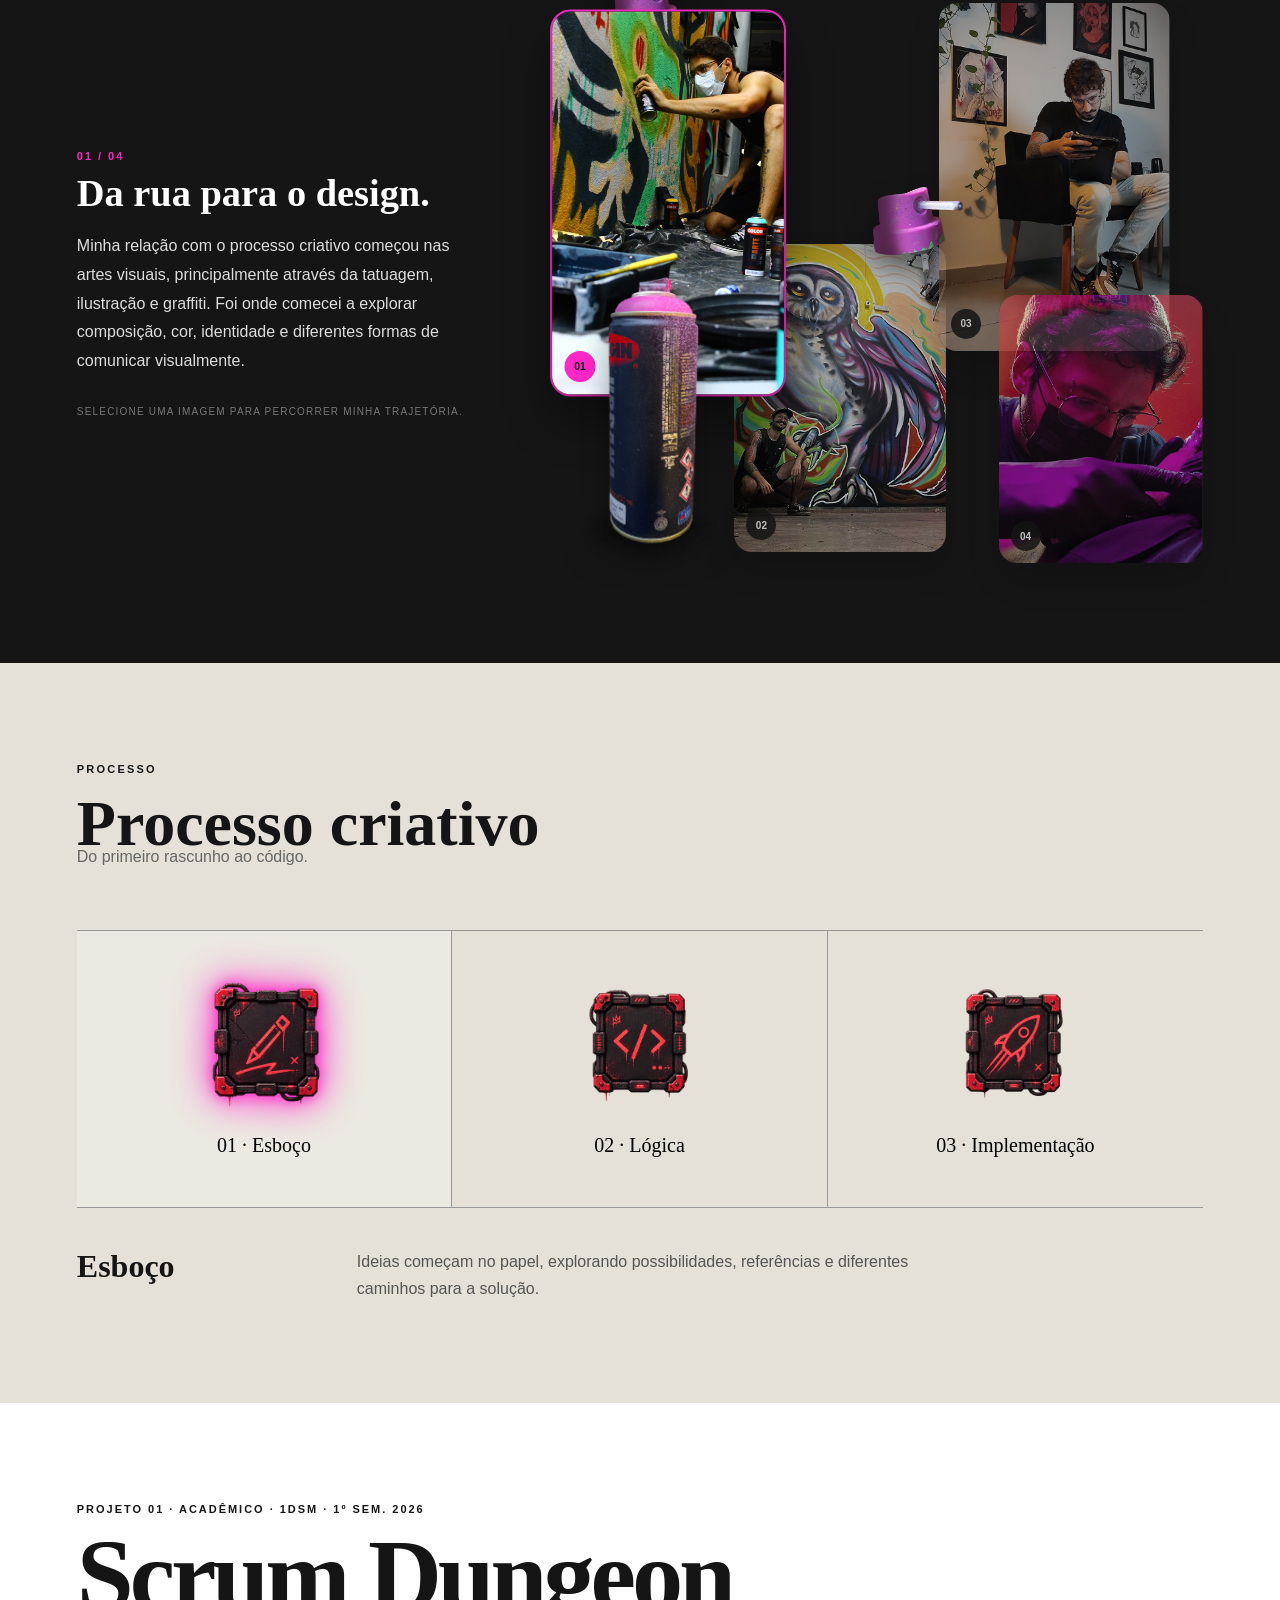
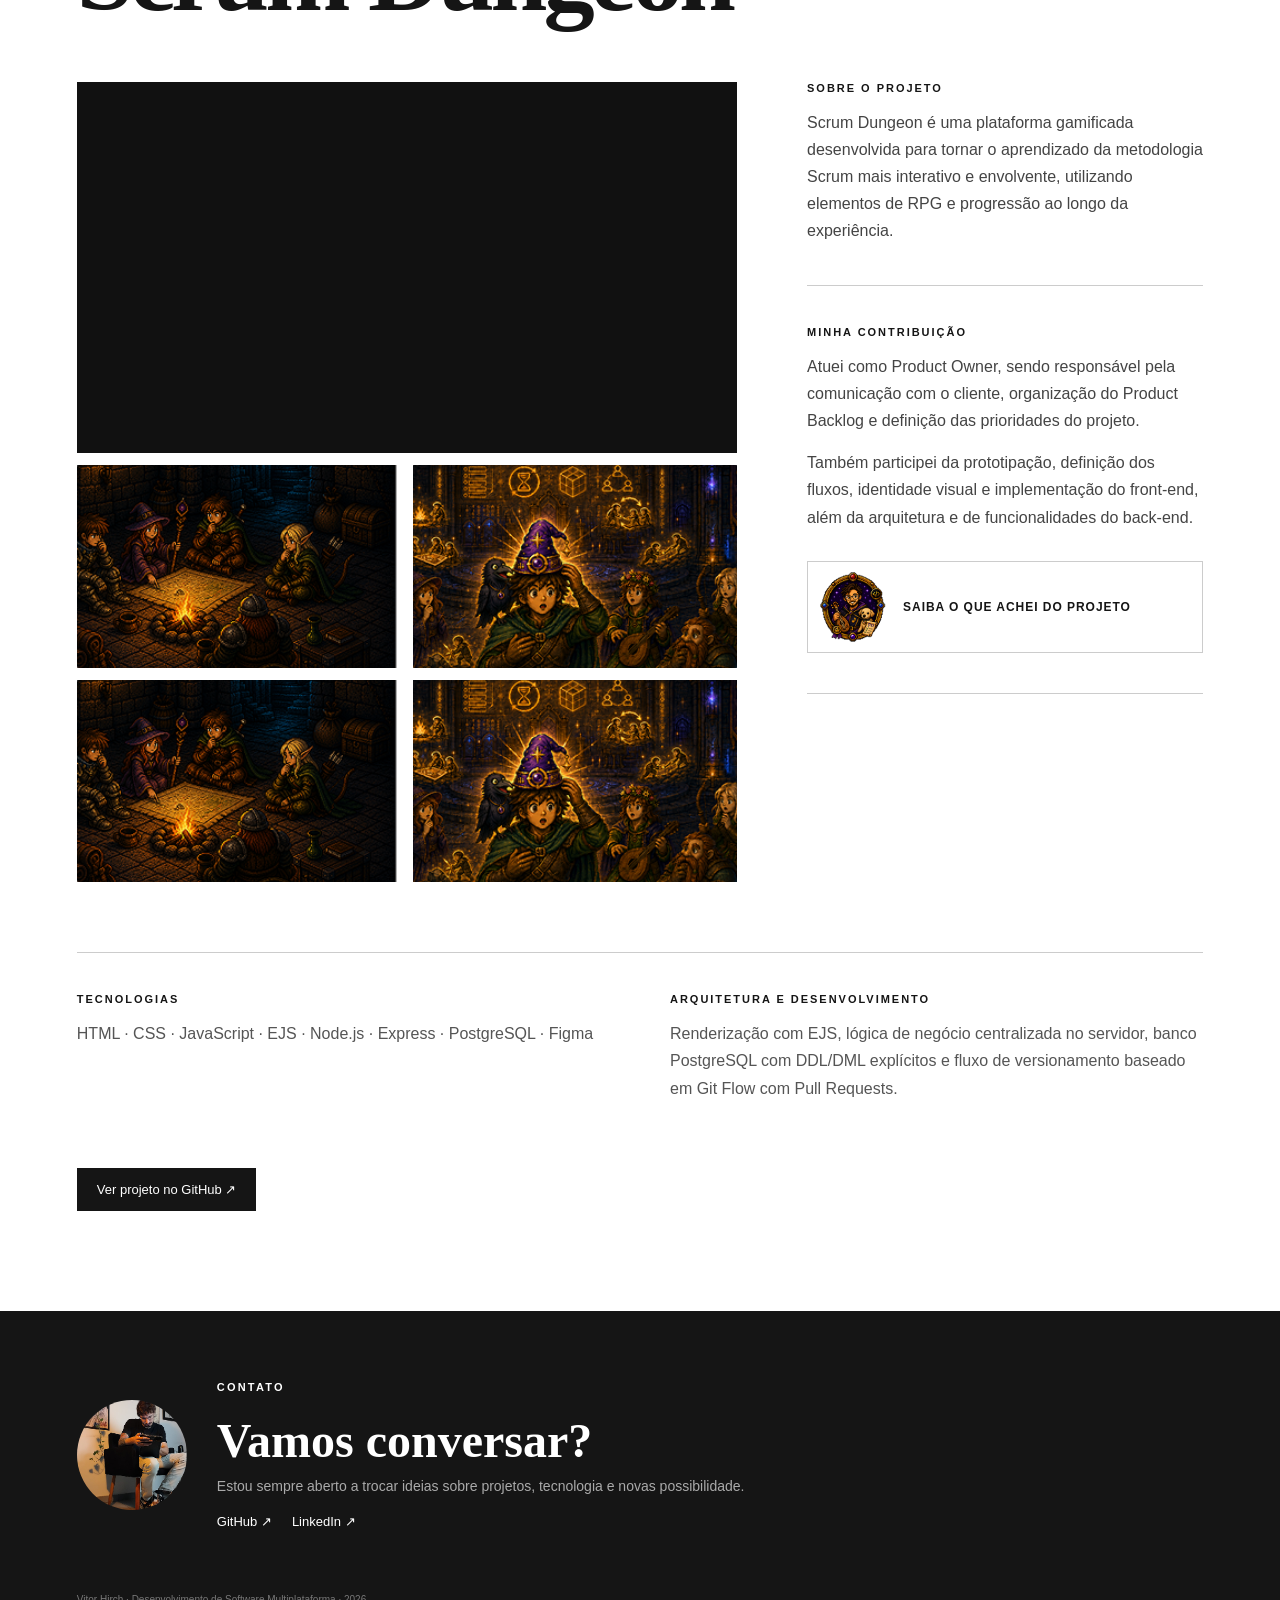
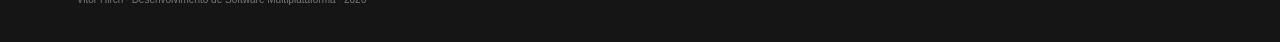
==== commit 24fc41d3: "feat: novas implementações mapa de habilidades" ====
--- a/docs/index.html
+++ b/docs/index.html
@@ -4,7 +4,7 @@
     <meta charset="UTF-8" />
     <meta name="viewport" content="width=device-width, initial-scale=1.0" />
     <title>Portfólio - VITOR LEONARDO SOUZA HIRCH</title>
-    <link rel="stylesheet" href="style.css" />
+    <link rel="stylesheet" href="./style.css" />
   </head>
   <body>
     <header id="inicio">
@@ -40,333 +40,541 @@
       <img class="hero-respingo" src="assets/respingo.png" alt="" />
 
       <p class="hero-subtitulo">DESIGN · DESENVOLVIMENTO · TECNOLOGIA</p>
+
+      <div class="hero-social">
+        <a
+          href="https://www.linkedin.com/in/vitor-hirch/"
+          target="_blank"
+          rel="noopener noreferrer"
+        >
+          LinkedIn ↗
+        </a>
+
+        <a
+          href="https://github.com/vitorhirch"
+          target="_blank"
+          rel="noopener noreferrer"
+        >
+          GitHub ↗
+        </a>
+      </div>
+
+      <nav class="navbar">
+        <a href="#inicio">Inicio</a>
+        <a href="#projetos">Projetos</a>
+        <a href="#sobre">Sobre Mim</a>
+        <a href="#contato">Contato</a>
+      </nav>
     </header>
 
-    <nav class="navbar">
-      <a href="#inicio">Inicio</a>
-      <a href="#projetos">Projetos</a>
-      <a href="#sobre">Sobre Mim</a>
-      <a href="#contato">Contato</a>
-    </nav>
-
     <main>
-<section id="projetos">
-
-    <span class="secao-label">DESTAQUES</span>
-    <h2>Projetos em destaque</h2>
-
-    <div class="projetos-destaque">
-
-        <a class="projeto-card projeto-card-ativo"
-           href="#projeto-01">
-
+      <section id="projetos">
+        <span class="secao-label">DESTAQUES</span>
+        <h2>Projetos em destaque</h2>
+
+        <div class="projetos-destaque">
+          <a class="projeto-card projeto-card-ativo" href="#projeto-01">
             <img
-                src="assets/logo_scrum_dungeon_capa.png"
-                alt="Scrum Dungeon"
-            >
+              src="./assets/logo_scrum_dungeon_capa.png"
+              alt="Scrum Dungeon"
+            />
 
             <div class="card-info">
-                <span>01 · ACADÊMICO</span>
-                <h3>Scrum Dungeon</h3>
-                <p>UX/UI · Front-end · Back-end</p>
-            </div>
-
-        </a>
-
-        <article class="projeto-card projeto-card-futuro">
+              <span> 01 · ACADÊMICO </span>
+
+              <h3>Scrum Dungeon</h3>
+
+              <div class="card-hover">
+                <p>
+                  Plataforma gamificada para o aprendizado da metodologia Scrum
+                  através de uma experiência inspirada em RPG.
+                </p>
+
+                <strong> Explorar projeto ↘ </strong>
+              </div>
+            </div>
+          </a>
+
+          <article class="projeto-card projeto-card-futuro">
             <span>02</span>
             <p>Em breve</p>
-        </article>
-
-        <article class="projeto-card projeto-card-futuro">
+          </article>
+
+          <article class="projeto-card projeto-card-futuro">
             <span>03</span>
             <p>Em breve</p>
-        </article>
-
-    </div>
-
-</section>
+          </article>
+        </div>
+      </section>
 
       <section id="sobre">
-
-    <div class="sobre-cabecalho">
-        <span class="secao-label">SOBRE MIM</span>
-        <h2>Entre design e desenvolvimento.</h2>
-    </div>
-
-    <div class="sobre-navegacao">
-
-        <button class="sobre-botao ativo" data-conteudo="trajetoria">
+        <div class="sobre-cabecalho">
+          <span class="secao-label">SOBRE MIM</span>
+          <h2>Minha Trajetória.</h2>
+        </div>
+
+        <div class="sobre-navegacao">
+          <button class="sobre-botao ativo" data-conteudo="trajetoria">
             Trajetória
-        </button>
-
-        <button class="sobre-botao" data-conteudo="habilidades">
+          </button>
+
+          <button class="sobre-botao" data-conteudo="habilidades">
             Habilidades
-        </button>
-
-        <button class="sobre-botao" data-conteudo="formacao">
-            Formação
-        </button>
-
-    </div>
-
-    <div class="sobre-conteudos">
-
-        <!-- TRAJETÓRIA -->
-        <div class="sobre-painel ativo" id="trajetoria">
-
-            <div class="sobre-texto">
-
-                <p>
-                    Sou estudante de Desenvolvimento de Software Multiplataforma
-                    na FATEC Jacareí e formado em Design de Produto.
+          </button>
+
+          <button class="sobre-botao" data-conteudo="formacao">Formação</button>
+        </div>
+
+        <div class="sobre-conteudos">
+          <!-- TRAJETÓRIA -->
+          <div class="sobre-painel ativo" id="trajetoria">
+            <div class="trajetoria-conteudo">
+              <div class="sobre-texto">
+                <span class="trajetoria-indice" id="trajetoria-indice">
+                  01 / 04
+                </span>
+
+                <h3 id="trajetoria-titulo">Da rua para o design.</h3>
+
+                <p id="trajetoria-texto">
+                  Minha relação com o processo criativo começou nas artes
+                  visuais, principalmente através da tatuagem, ilustração e
+                  graffiti. Foi onde comecei a explorar composição, cor,
+                  identidade e diferentes formas de comunicar visualmente.
                 </p>
 
-                <p>
-                    Minha trajetória começou no design, passando por UX/UI,
-                    motion design, ilustração e projetos para marcas. Hoje,
-                    amplio essa experiência através do desenvolvimento de software,
-                    unindo pensamento visual, experiência do usuário e tecnologia
-                    na construção de produtos digitais.
-                </p>
-
-            </div>
-
-            <div class="sobre-fotos">
-
-                <img src="assets/sm1.JPG" alt="Vitor trabalhando em projeto artístico">
-
-                <img src="assets/sm2.png" alt="Projeto artístico">
-
-                <img src="assets/sm3.png" alt="Vitor em seu espaço de trabalho">
-
-            </div>
-
-        </div>
-
-
-        <!-- HABILIDADES -->
-        <div class="sobre-painel" id="habilidades">
+                <span class="trajetoria-instrucao">
+                  Selecione uma imagem para percorrer minha trajetória.
+                </span>
+              </div>
+
+              <div class="trajetoria-galeria">
+                <button
+                  class="sobre-foto foto-01 ativa"
+                  data-indice="0"
+                  aria-label="Artes visuais"
+                >
+                  <img
+                    src="./assets/sm1.JPG"
+                    alt="Vitor trabalhando com artes visuais"
+                  />
+
+                  <span class="foto-numero">01</span>
+                </button>
+
+                <button
+                  class="sobre-foto foto-02"
+                  data-indice="1"
+                  aria-label="Design"
+                >
+                  <img src="./assets/sm2.png" alt="Trabalho visual de Vitor" />
+
+                  <span class="foto-numero">02</span>
+                </button>
+
+                <button
+                  class="sobre-foto foto-03"
+                  data-indice="2"
+                  aria-label="UX, UI e produtos digitais"
+                >
+                  <img
+                    src="./assets/sm3.png"
+                    alt="Vitor em seu espaço de trabalho"
+                  />
+
+                  <span class="foto-numero">03</span>
+                </button>
+
+                <button
+                  class="sobre-foto foto-04"
+                  data-indice="3"
+                  aria-label="Tecnologia"
+                >
+                  <img
+                    src="./assets/sm4.png"
+                    alt="Trajetória de Vitor em tecnologia"
+                  />
+
+                  <span class="foto-numero">04</span>
+                </button>
+
+                <!-- elementos decorativos -->
+
+                <img
+                  class="trajetoria-spray"
+                  src="./assets/spray.png"
+                  alt=""
+                  aria-hidden="true"
+                />
+
+                <img
+                  class="trajetoria-cap cap-01"
+                  src="./assets/cap.png"
+                  alt=""
+                  aria-hidden="true"
+                />
+
+                <img
+                  class="trajetoria-cap cap-02"
+                  src="./assets/cap.png"
+                  alt=""
+                  aria-hidden="true"
+                />
+              </div>
+            </div>
+          </div>
+          <!-- HABILIDADES -->
+          <div class="sobre-painel" id="habilidades">
+            <div class="skills-intro">
+              <span class="skills-label">MAPA DE HABILIDADES</span>
+
+              <h3>Design, código e processo.</h3>
+
+              <p>
+                Explore as áreas para conhecer as ferramentas e conhecimentos
+                que fazem parte da minha trajetória.
+              </p>
+            </div>
 
             <div class="skills-mapa">
-
-                <div class="skill skill-centro">
-                    SKILLS
+              <!-- NÚCLEO -->
+              <button class="skill-node skill-centro" data-skill="centro">
+                <span>VH</span>
+                <small>Design + Tecnologia</small>
+              </button>
+
+              <!-- =====================
+         DESENVOLVIMENTO
+    ====================== -->
+
+              <div class="skill-grupo grupo-dev">
+                <span class="skill-grupo-titulo">Desenvolvimento</span>
+
+                <button class="skill-node" data-skill="javascript">
+                  JS
+                  <small>JavaScript</small>
+                </button>
+
+                <button class="skill-node" data-skill="typescript">
+                  TS
+                  <small>TypeScript</small>
+                </button>
+
+                <button class="skill-node" data-skill="html">
+                  &lt;/&gt;
+                  <small>HTML</small>
+                </button>
+
+                <button class="skill-node" data-skill="css">
+                  #
+                  <small>CSS</small>
+                </button>
+
+                <button class="skill-node" data-skill="node">
+                  N
+                  <small>Node.js</small>
+                </button>
+
+                <button class="skill-node" data-skill="postgresql">
+                  DB
+                  <small>PostgreSQL</small>
+                </button>
+
+                <button class="skill-node skill-secundaria" data-skill="python">
+                  PY
+                  <small>Python</small>
+                </button>
+              </div>
+
+              <!-- =====================
+         DESIGN
+    ====================== -->
+
+              <div class="skill-grupo grupo-design">
+                <span class="skill-grupo-titulo">Design & UX</span>
+
+                <button class="skill-node" data-skill="figma">
+                  F
+                  <small>Figma</small>
+                </button>
+
+                <button class="skill-node" data-skill="ux">
+                  UX
+                  <small>UX Design</small>
+                </button>
+
+                <button class="skill-node" data-skill="ui">
+                  UI
+                  <small>UI Design</small>
+                </button>
+
+                <button class="skill-node" data-skill="prototipagem">
+                  P
+                  <small>Prototipagem</small>
+                </button>
+
+                <button class="skill-node" data-skill="research">
+                  R
+                  <small>UX Research</small>
+                </button>
+              </div>
+
+              <!-- =====================
+         PROCESSO
+    ====================== -->
+
+              <div class="skill-grupo grupo-processo">
+                <span class="skill-grupo-titulo">Processo & Arquitetura</span>
+
+                <button class="skill-node" data-skill="git">
+                  GIT
+                  <small>Git / GitHub</small>
+                </button>
+
+                <button class="skill-node" data-skill="scrum">
+                  S
+                  <small>Scrum</small>
+                </button>
+
+                <button class="skill-node" data-skill="uml">
+                  UML
+                  <small>UML</small>
+                </button>
+
+                <button class="skill-node" data-skill="docker">
+                  D
+                  <small>Docker</small>
+                </button>
+
+                <button class="skill-node" data-skill="arquitetura">
+                  A
+                  <small>Arquitetura</small>
+                </button>
+              </div>
+
+              <div class="skill-popover" id="skill-popover">
+                <span id="skill-popover-categoria"></span>
+
+                <h3 id="skill-popover-titulo"></h3>
+
+                <p id="skill-popover-texto"></p>
+                
+              </div>
+            </div>
+
+            <!-- descrição que depois será alterada pelo JavaScript -->
+            <div class="skills-descricao">
+              <span
+                class="skill-descricao-label"
+                id="skill-descricao-categoria"
+              >
+                VISÃO GERAL
+              </span>
+
+              <h3 id="skill-descricao-titulo">
+                Um repertório multidisciplinar.
+              </h3>
+
+              <p id="skill-descricao-texto">
+                Minha experiência combina desenvolvimento, design e processos,
+                permitindo transitar entre a concepção visual de uma solução,
+                sua estrutura e sua implementação.
+              </p>
+            </div>
+          </div>
+
+          <!-- FORMAÇÃO -->
+          <div class="sobre-painel" id="formacao">
+            <div class="formacao-grid">
+              <article>
+                <span>2026 — 2028</span>
+                <h3>Desenvolvimento de Software Multiplataforma</h3>
+                <p>FATEC Jacareí</p>
+              </article>
+
+              <article>
+                <span>2021 — 2023</span>
+                <h3>Design de Produto</h3>
+                <p>Anhembi Morumbi</p>
+              </article>
+
+              <article>
+                <span>2024</span>
+                <h3>Trilha UX Design</h3>
+                <p>Programa Desenvolve · Grupo Boticário</p>
+              </article>
+
+              <article>
+                <span>2024</span>
+                <h3>Formação Figma & UX Design</h3>
+                <p>Alura</p>
+              </article>
+            </div>
+          </div>
+        </div>
+      </section>
+
+      <section id="processo">
+        <span class="secao-label">PROCESSO</span>
+
+        <h2>Processo criativo</h2>
+
+        <p class="processo-intro">Do primeiro rascunho ao código.</p>
+
+        <div class="processo-botoes">
+          <button class="processo-botao ativo" data-etapa="esboco">
+            <img src="assets/processo-esboco.png" alt="" />
+
+            <span>01 · Esboço</span>
+          </button>
+
+          <button class="processo-botao" data-etapa="logica">
+            <img src="assets/processo-logica.png" alt="" />
+
+            <span>02 · Lógica</span>
+          </button>
+
+          <button class="processo-botao" data-etapa="implementacao">
+            <img src="assets/processo-implementacao.png" alt="" />
+
+            <span>03 · Implementação</span>
+          </button>
+        </div>
+
+        <div class="processo-descricao">
+          <h3 id="processo-titulo">Esboço</h3>
+
+          <p id="processo-texto">
+            Ideias começam no papel, explorando possibilidades, referências e
+            diferentes caminhos para a solução.
+          </p>
+        </div>
+      </section>
+      <section id="projeto-01">
+        <div class="projeto-cabecalho">
+          <span class="projeto-numero">
+            PROJETO 01 · ACADÊMICO · 1DSM · 1º SEM. 2026
+          </span>
+
+          <h2>Scrum Dungeon</h2>
+        </div>
+
+        <div class="projeto-case">
+          <!-- LADO ESQUERDO: MÍDIA -->
+
+          <div class="projeto-visual">
+            <div class="projeto-media-principal">
+              <div class="projeto-video">
+                <iframe
+                  src="https://www.youtube.com/embed/iSikcW3CIZE?"
+                  title="Scrum Dungeon - Sprint 3"
+                  loading="lazy"
+                  allow="
+                    accelerometer;
+                    autoplay;
+                    clipboard-write;
+                    encrypted-media;
+                    gyroscope;
+                    picture-in-picture;
+                    web-share;
+                  "
+                  allowfullscreen
+                >
+                </iframe>
+              </div>
+            </div>
+
+            <div class="projeto-miniaturas">
+              <img
+                src="./assets/miniatura-2-scrum-dungeon.png"
+                alt="Tela do Scrum Dungeon"
+              />
+
+              <img
+                src="./assets/miniatura-3-scrum-dungeon.png"
+                alt="Tela do Scrum Dungeon"
+              />
+
+              <img
+                src="./assets/miniatura-2-scrum-dungeon.png"
+                alt="Tela do Scrum Dungeon"
+              />
+
+              <img
+                src="./assets/miniatura-3-scrum-dungeon.png"
+                alt="Tela do Scrum Dungeon"
+              />
+            </div>
+          </div>
+
+          <!-- LADO DIREITO: CASE -->
+
+          <div class="projeto-conteudo">
+            <div class="projeto-bloco">
+              <span class="projeto-label"> SOBRE O PROJETO </span>
+
+              <p>
+                Scrum Dungeon é uma plataforma gamificada desenvolvida para
+                tornar o aprendizado da metodologia Scrum mais interativo e
+                envolvente, utilizando elementos de RPG e progressão ao longo da
+                experiência.
+              </p>
+            </div>
+
+            <div class="projeto-bloco contribuicao">
+              <span class="projeto-label"> MINHA CONTRIBUIÇÃO </span>
+
+              <p>
+                Atuei como Product Owner, sendo responsável pela comunicação com
+                o cliente, organização do Product Backlog e definição das
+                prioridades do projeto.
+              </p>
+
+              <p>
+                Também participei da prototipação, definição dos fluxos,
+                identidade visual e implementação do front-end, além da
+                arquitetura e de funcionalidades do back-end.
+              </p>
+
+              <div class="depoimento-projeto">
+                <button
+                  class="avatar-botao"
+                  id="avatar-botao"
+                  aria-expanded="false"
+                  aria-controls="avatar-painel"
+                >
+                  <img src="./assets/avatar-projeto-scrum-dungeon.png" alt="" />
+
+                  <span> Saiba o que achei do projeto </span>
+                </button>
+
+                <div class="avatar-painel" id="avatar-painel" role="status">
+                  <p>
+                    Foi muito divertido contribuir em todas as etapas desse
+                    projeto, aplicando o método Scrum enquanto pensávamos em
+                    como construir uma experiência imersiva que ensinasse sobre
+                    o próprio método.
+                  </p>
+
+                  <p>
+                    Trabalhar em uma grande equipe foi desafiador e só foi
+                    possível graças à nossa organização, comunicação e muita
+                    adaptação.
+                  </p>
+
+                  <p>
+                    O aprendizado que fica é sobre saber priorizar as demandas,
+                    manter a transparência e trabalhar em coletivo.
+                  </p>
                 </div>
-
-                <div class="skill skill-design">
-                    Design
-                </div>
-
-                <div class="skill skill-front">
-                    Front-end
-                </div>
-
-                <div class="skill skill-back">
-                    Back-end
-                </div>
-
-                <div class="skill skill-ferramentas">
-                    Ferramentas
-                </div>
-
-            </div>
-
-            <div class="skills-descricao">
-
-                <p>
-                    Minha experiência combina desenvolvimento e design,
-                    permitindo transitar entre a concepção visual de uma
-                    solução e sua implementação.
-                </p>
-
-                <div class="skills-lista">
-
-                    <span>HTML</span>
-                    <span>CSS</span>
-                    <span>JavaScript</span>
-                    <span>Node.js</span>
-                    <span>PostgreSQL</span>
-                    <span>Git</span>
-                    <span>Docker</span>
-                    <span>Figma</span>
-                    <span>UX/UI</span>
-
-                </div>
-
-            </div>
-
-        </div>
-
-
-        <!-- FORMAÇÃO -->
-        <div class="sobre-painel" id="formacao">
-
-            <div class="formacao-grid">
-
-                <article>
-                    <span>2026 — 2028</span>
-                    <h3>Desenvolvimento de Software Multiplataforma</h3>
-                    <p>FATEC Jacareí</p>
-                </article>
-
-                <article>
-                    <span>2021 — 2023</span>
-                    <h3>Design de Produto</h3>
-                    <p>Anhembi Morumbi</p>
-                </article>
-
-                <article>
-                    <span>2024</span>
-                    <h3>Trilha UX Design</h3>
-                    <p>Programa Desenvolve · Grupo Boticário</p>
-                </article>
-
-                <article>
-                    <span>2024</span>
-                    <h3>Formação Figma & UX Design</h3>
-                    <p>Alura</p>
-                </article>
-
-            </div>
-
-        </div>
-
-    </div>
-
-</section>
-  
-      <section id="processo">
-
-    <span class="secao-label">PROCESSO</span>
-
-    <h2>Processo criativo</h2>
-
-    <p class="processo-intro">
-        Do primeiro rascunho ao código.
-    </p>
-
-
-    <div class="processo-botoes">
-
-        <button
-            class="processo-botao ativo"
-            data-etapa="esboco"
-        >
-            <img
-                src="assets/processo-esboco.png"
-                alt=""
-            >
-
-            <span>01 · Esboço</span>
-        </button>
-
-
-        <button
-            class="processo-botao"
-            data-etapa="logica"
-        >
-            <img
-                src="assets/processo-logica.png"
-                alt=""
-            >
-
-            <span>02 · Lógica</span>
-        </button>
-
-
-        <button
-            class="processo-botao"
-            data-etapa="implementacao"
-        >
-            <img
-                src="assets/processo-implementacao.png"
-                alt=""
-            >
-
-            <span>03 · Implementação</span>
-        </button>
-
-    </div>
-
-
-    <div class="processo-descricao">
-
-        <span id="processo-numero">
-            01
-        </span>
-
-        <h3 id="processo-titulo">
-            Esboço
-        </h3>
-
-        <p id="processo-texto">
-            Ideias começam no papel, explorando possibilidades,
-            referências e diferentes caminhos para a solução.
-        </p>
-
-    </div>
-
-</section>
-      <section id="projeto-01">
-        <span class="projeto-numero"> PROJETO 01 · 1DSM · 1º SEM. 2026 </span>
-
-        <h2>Scrum Dungeon</h2>
-
-        <div class="projeto-detalhes">
-          <div class="projeto-media">
-            <img
-              src="assets/miniatura-1-scrum-dungeon.png"
-              alt="Interface do projeto Scrum Dungeon"
-            />
-          </div>
-
-          <div class="projeto-conteudo">
-            <h3>Sobre o projeto</h3>
-
-            <p>
-              Scrum Dungeon é uma plataforma gamificada desenvolvida para tornar
-              o aprendizado da metodologia Scrum mais interativo e envolvente,
-              utilizando elementos de RPG e progressão ao longo da experiência.
-            </p>
-
-            <h3>Minha contribuição</h3>
-
-            <p>
-              Atuei como Product Owner, sendo responsável pela comunicação com o
-              cliente, organização do Product Backlog e definição das
-              prioridades do projeto.
-            </p>
-
-            <p>
-              Também participei do desenvolvimento da aplicação em diferentes
-              etapas, desde a prototipação, definição dos fluxos de tela e
-              criação da identidade visual até a implementação do front-end.
-            </p>
-
-            <p>
-              No back-end, contribuí com a arquitetura e organização do projeto
-              em camadas e módulos, além do desenvolvimento de funcionalidades
-              como o sistema de progressão, mapa e lógica de jogo.
-            </p>
-          </div>
-        </div>
-
-        <div class="projeto-galeria">
-          <img
-            src="assets/miniatura-2-scrum-dungeon.png"
-            alt="Tela do projeto Scrum Dungeon"
-          />
-
-          <img
-            src="assets/miniatura-3-scrum-dungeon.png"
-            alt="Tela do projeto Scrum Dungeon"
-          />
+              </div>
+            </div>
+          </div>
         </div>
 
         <div class="projeto-tecnico">
           <div>
-            <h3>Tecnologias</h3>
+            <span class="projeto-label"> TECNOLOGIAS </span>
 
             <p>
               HTML · CSS · JavaScript · EJS · Node.js · Express · PostgreSQL ·
@@ -375,12 +583,12 @@
           </div>
 
           <div>
-            <h3>Arquitetura e desenvolvimento</h3>
+            <span class="projeto-label"> ARQUITETURA E DESENVOLVIMENTO </span>
 
             <p>
               Renderização com EJS, lógica de negócio centralizada no servidor,
-              banco de dados PostgreSQL com DDL/DML explícitos e fluxo de
-              versionamento baseado em Git Flow com Pull Requests.
+              banco PostgreSQL com DDL/DML explícitos e fluxo de versionamento
+              baseado em Git Flow com Pull Requests.
             </p>
           </div>
         </div>
@@ -397,13 +605,37 @@
     </main>
 
     <footer id="contato">
-      <p>Tem um projeto ou quer conversar?</p>
-
-      <h2>Vamos nos conectar.</h2>
-
-      <div class="contato-links">
-        <a href="#" target="_blank">GitHub ↗</a>
-        <a href="#" target="_blank">LinkedIn ↗</a>
+      <div class="contato-conteudo">
+        <img class="contato-avatar" src="./assets/sm3.png" alt="Vitor Hirch" />
+
+        <div class="contato-texto">
+          <span class="secao-label"> CONTATO </span>
+
+          <h2>Vamos conversar?</h2>
+
+          <p>
+            Estou sempre aberto a trocar ideias sobre projetos, tecnologia e
+            novas possibilidade.
+          </p>
+
+          <div class="contato-links">
+            <a
+              href="https://github.com/vitorhirch"
+              target="_blank"
+              rel="noopener noreferrer"
+            >
+              GitHub ↗
+            </a>
+
+            <a
+              href="https://www.linkedin.com/in/vitor-hirch/"
+              target="_blank"
+              rel="noopener noreferrer"
+            >
+              LinkedIn ↗
+            </a>
+          </div>
+        </div>
       </div>
 
       <small>
@@ -412,5 +644,5 @@
     </footer>
   </body>
 
-  <script src="script.js"></script>
+  <script src="./script.js"></script>
 </html>
--- a/docs/style.css
+++ b/docs/style.css
@@ -17,58 +17,91 @@
 }
 
 #inicio {
-  min-height: 100vh;
   position: relative;
+  width: min(100% - 32px, 1600px);
+  aspect-ratio: 16 / 7;
+  min-height: 520px;
+  max-height: 920px;
+
+  margin: 16px auto 0;
+
   overflow: hidden;
 
-  display: flex;
-  align-items: center;
-  justify-content: center;
+  background: #151515;
 }
 
 .hero-fundo {
   position: absolute;
+  inset: 0;
 
   width: 100%;
   height: 100%;
 
   object-fit: cover;
+  object-position: center;
+
   z-index: 1;
 }
 
+.hero-forma {
+  position: absolute;
+  z-index: 2;
+
+  pointer-events: none;
+}
+
+.hero-forma-1 {
+  left: 0;
+  top: 0;
+
+  width: 22%;
+  height: auto;
+}
+
+.hero-forma-2 {
+  right: 0;
+  top: 0;
+
+  width: 14%;
+  height: auto;
+}
+
 .hero-nome {
-    position: absolute;
-    z-index: 2;
-
-    top: 8%;
-    right: 7%;
-
-    margin: 0;
-
-    color: white;
-    font-family: Arial, Helvetica, sans-serif;
-    font-size: clamp(80px, 10vw, 180px);
-    font-weight: 700;
-    line-height: 0.78;
-    letter-spacing: -0.06em;
-
-    text-shadow: 8px 8px 0 #df0028;
+  position: absolute;
+  z-index: 2;
+
+  top: 8%;
+  right: 7%;
+
+  margin: 0;
+
+  color: white;
+  font-family: Arial, Helvetica, sans-serif;
+  font-size: clamp(80px, 10vw, 180px);
+  font-weight: 700;
+  line-height: 0.78;
+  letter-spacing: -0.06em;
+
+  text-shadow: 8px 8px 0 #df0028;
 }
 
 .hero-nome span {
-    display: block;
+  display: block;
 }
 .foto-hero {
   position: absolute;
   z-index: 3;
 
-  height: 115%;
-  width: auto;
-
-  left: 38%;
-  bottom:13;
-
-  transform: translateX(-50%);
+  left: 0;
+  top: 0;
+
+  width: 75.104%;
+  height: 100%;
+
+  object-fit: cover;
+  object-position: left center;
+
+  pointer-events: none;
 }
 
 .hero-respingo {
@@ -96,38 +129,43 @@
 }
 
 .navbar {
-    position: absolute;
-    z-index: 10;
-
-    top: auto;
-    bottom: 20px;
-
-    left: 50%;
-    transform: translateX(-50%);
-
-    display: flex;
-    gap: 8px;
-
-    padding: 6px;
-
-    background: rgba(255, 255, 255, 0.75);
-    border-radius: 100px;
+  position: absolute;
+
+  z-index: 10;
+
+  left: 0;
+  right: 0;
+  bottom: 0;
+
+  height: 64px;
+
+  display: flex;
+  align-items: center;
+  justify-content: center;
+
+  gap: 8px;
+
+  background: rgba(242, 240, 235, 0.78);
+
+  border-top: 1px solid rgba(255, 255, 255, 0.55);
+
+  backdrop-filter: blur(5px);
 }
 
 .navbar a {
-  padding: 10px 16px;
-
-  color: #111;
+  padding: 9px 15px;
+
+  color: #151515;
+
   text-decoration: none;
 
-  font-family: Arial, sans-serif;
-  font-size: 13px;
+  font-size: 12px;
 
   border-radius: 100px;
 }
 
 .navbar a:hover {
-  background: #111;
+  background: #151515;
   color: white;
 }
 
@@ -164,581 +202,1458 @@
 
 #projetos {
   background: #f2f0eb;
+  padding-top: 80px;
+  padding-bottom: 80px;
 }
 .projetos-destaque {
-    display: grid;
-    grid-template-columns: repeat(3, 1fr);
-    gap: 25px;
+  display: grid;
+  grid-template-columns: repeat(3, 1fr);
+  gap: 25px;
 }
 
 .projeto-card {
-    position: relative;
-    min-height: 420px;
-
-    overflow: hidden;
-    border-radius: 20px;
-
-    background: #ddd;
-
-    text-decoration: none;
-    color: inherit;
+  position: relative;
+  min-height: 420px;
+
+  overflow: hidden;
+  border-radius: 20px;
+
+  background: #ddd;
+
+  text-decoration: none;
+  color: inherit;
 }
 
 .projeto-card img {
-    width: 100%;
-    height: 100%;
-
-    object-fit: cover;
+  width: 100%;
+  height: 100%;
+
+  object-fit: cover;
+}
+
+.projeto-card-ativo {
+  background: #d9d9d9;
+}
+
+.projeto-card-ativo > img {
+  width: 100%;
+  height: 100%;
+
+  padding: 25px;
+
+  object-fit: contain;
+  object-position: center;
+}
+
+#projetos > .secao-label,
+#projetos > h2,
+#projetos > .projetos-destaque {
+  width: min(100%, 1400px);
+}
+
+#projetos > h2 {
+  margin-bottom: 40px;
+
+  font-size: clamp(42px, 5vw, 72px);
 }
 
 .card-info {
-    position: absolute;
-
-    left: 25px;
-    right: 25px;
-    bottom: 25px;
-
-    padding: 20px;
-
-    background: rgba(255,255,255,.9);
+  position: absolute;
+
+  left: 0;
+  right: 0;
+  bottom: 0;
+
+  padding: 25px;
+
+  background: linear-gradient(transparent, rgba(0, 0, 0, 0.9));
+
+  color: white;
+}
+
+.card-hover {
+  max-height: 0;
+
+  overflow: hidden;
+  opacity: 0;
+
+  transform: translateY(10px);
+
+  transition:
+    max-height 0.35s ease,
+    opacity 0.3s ease,
+    transform 0.3s ease;
+}
+
+.projeto-card-ativo:hover .card-hover {
+  max-height: 160px;
+
+  opacity: 1;
+
+  transform: translateY(0);
+}
+
+.card-hover p {
+  max-width: 350px;
+
+  margin: 15px 0;
+
+  font-size: 13px;
+  line-height: 1.5;
 }
 
 .projeto-card-futuro {
-    display: flex;
-    flex-direction: column;
-
-    align-items: center;
-    justify-content: center;
-
-    opacity: .5;
-}
-
+  display: flex;
+  flex-direction: column;
+
+  align-items: center;
+  justify-content: center;
+
+  opacity: 0.5;
+}
 
 #sobre {
-    background: #151515;
-    color: white;
-
-    padding: 100px max(6vw, 30px);
+  background: #151515;
+  color: white;
+
+  padding: 100px max(6vw, 30px);
 }
 
 .sobre-cabecalho {
-    max-width: 900px;
+  max-width: 1400px;
 }
 
 .sobre-cabecalho h2 {
-    margin-bottom: 50px;
-}
-
+  max-width: 780px;
+
+  margin-bottom: 40px;
+
+  font-size: clamp(42px, 5vw, 72px);
+  line-height: 0.95;
+}
 
 /* BOTÕES */
 
 .sobre-navegacao {
-    display: flex;
-    gap: 10px;
-
-    margin-bottom: 50px;
-
-    border-bottom: 1px solid #444;
+  display: flex;
+  gap: 10px;
+
+  margin-bottom: 50px;
+
+  border-bottom: 1px solid #444;
 }
 
 .sobre-botao {
-    padding: 15px 20px;
-
-    border: none;
-    border-bottom: 2px solid transparent;
-
-    background: transparent;
-    color: #888;
-
-    font-size: 14px;
-
-    cursor: pointer;
+  padding: 15px 20px;
+
+  border: none;
+  border-bottom: 2px solid transparent;
+
+  background: transparent;
+  color: #888;
+
+  font-size: 14px;
+
+  cursor: pointer;
 }
 
 .sobre-botao:hover {
-    color: white;
+  color: white;
 }
 
 .sobre-botao.ativo {
-    color: white;
-    border-bottom-color: var(--cor-destaque);
-}
-
+  color: white;
+  border-bottom-color: var(--cor-destaque);
+}
 
 /* PAINÉIS */
 
 .sobre-painel {
-    display: none;
+  display: none;
 }
 
 .sobre-painel.ativo {
-    display: grid;
-}
-
+  display: grid;
+}
 
 /* TRAJETÓRIA */
 
 #trajetoria {
-    grid-template-columns: 1fr 1fr;
-    gap: 80px;
-
-    align-items: center;
-}
+  width: 100%;
+}
+
+.sobre-texto h3 {
+  margin: 12px 0 20px;
+
+  font-family: Georgia, "Times New Roman", serif;
+  font-size: clamp(28px, 3vw, 42px);
+}
+
+.trajetoria-indice {
+  color: var(--cor-destaque);
+
+  font-size: 11px;
+  font-weight: bold;
+  letter-spacing: 0.15em;
+}
+
+.trajetoria-instrucao {
+  display: block;
+
+  margin-top: 30px;
+
+  color: #777;
+
+  font-size: 11px;
+  letter-spacing: 0.08em;
+}
+
+/* =========================
+   TRAJETÓRIA
+========================= */
+
+.trajetoria-conteudo {
+  display: grid;
+
+  grid-template-columns: minmax(280px, 0.75fr) minmax(600px, 1.25fr);
+
+  gap: 70px;
+
+  align-items: center;
+
+  width: 100%;
+  min-height: 560px;
+}
+
+/* TEXTO */
 
 .sobre-texto {
-    max-width: 600px;
+  max-width: 520px;
+}
+
+.trajetoria-indice {
+  display: block;
+
+  margin-bottom: 12px;
+
+  color: var(--cor-destaque);
+
+  font-size: 11px;
+  font-weight: 700;
+
+  letter-spacing: 0.18em;
+}
+
+.sobre-texto h3 {
+  margin: 0 0 20px;
+
+  font-family: Georgia, "Times New Roman", serif;
+
+  font-size: clamp(30px, 3vw, 46px);
+  line-height: 1;
 }
 
 .sobre-texto p {
-    font-size: 18px;
-    line-height: 1.8;
-}
-
-.sobre-fotos {
-    display: grid;
-
-    grid-template-columns: 1fr 1fr;
-
-    gap: 15px;
-}
-
-.sobre-fotos img {
-    width: 100%;
-    height: 220px;
-
-    object-fit: cover;
-}
-
-.sobre-fotos img:first-child {
-    grid-column: 1 / 3;
-
-    height: 320px;
-}
+  margin: 0;
+
+  color: #ddd;
+
+  font-size: 16px;
+  line-height: 1.8;
+}
+
+.trajetoria-instrucao {
+  display: block;
+
+  margin-top: 30px;
+
+  color: #777;
+
+  font-size: 10px;
+
+  letter-spacing: 0.12em;
+  text-transform: uppercase;
+}
+
+/* GALERIA */
+
+.trajetoria-galeria {
+  position: relative;
+
+  width: 100%;
+  height: 560px;
+
+  max-width: none;
+
+  margin: 0;
+}
+
+/* FOTOS */
+
+.sobre-foto {
+  position: absolute;
+
+  padding: 0;
+
+  overflow: hidden;
+
+  border: 0;
+  border-radius: 18px;
+
+  background: #222;
+
+  cursor: pointer;
+
+  box-shadow: 0 18px 35px rgba(0, 0, 0, 0.22);
+
+  transition:
+    transform 0.35s ease,
+    opacity 0.35s ease,
+    filter 0.35s ease,
+    box-shadow 0.35s ease;
+
+  z-index: 2;
+}
+
+.sobre-foto img {
+  display: block;
+
+  width: 100%;
+  height: 100%;
+
+  object-fit: cover;
+}
+
+/* POSIÇÕES */
+.foto-01 {
+  width: 34%;
+  height: 66%;
+
+  left: 2%;
+  top: 4%;
+}
+
+.foto-02 {
+  width: 32%;
+  height: 55%;
+
+  left: 29%;
+  bottom: 2%;
+}
+
+.foto-03 {
+  width: 35%;
+  height: 62%;
+
+  right: 5%;
+  top: 0;
+}
+
+.foto-04 {
+  width: 31%;
+  height: 48%;
+
+  right: 0;
+  bottom: 0;
+}
+
+/* ESTADO */
+
+.sobre-foto:not(.ativa) {
+  opacity: 0.72;
+  filter: grayscale(0.2);
+}
+
+.sobre-foto:hover {
+  opacity: 1;
+  filter: grayscale(0);
+
+  transform: translateY(-6px);
+}
+
+.sobre-foto.ativa {
+  z-index: 10;
+
+  opacity: 1;
+  filter: grayscale(0);
+
+  transform: translateY(-8px) scale(1.035);
+
+  box-shadow:
+    0 25px 45px rgba(0, 0, 0, 0.4),
+    0 0 0 2px var(--cor-destaque);
+}
+
+/* =========================
+   ELEMENTOS GRÁFICOS
+========================= */
+
+.trajetoria-spray,
+.trajetoria-cap {
+  position: absolute;
+
+  pointer-events: none;
+
+  filter: drop-shadow(0 14px 14px rgba(0, 0, 0, 0.35));
+
+  will-change: transform;
+}
+
+/* SPRAY */
+
+.trajetoria-spray {
+  width: 300px;
+
+  right: 60%;
+  bottom: -5%;
+
+  z-index: 12;
+
+  animation: flutuarSpray 5s ease-in-out infinite;
+}
+
+/* CAPS */
+
+.trajetoria-cap {
+  width: 90px;
+}
+
+.cap-01 {
+  /* saindo por trás da foto 01 */
+  left: 50%;
+  bottom: 55%;
+  z-index: 15;
+
+  animation: flutuarCap01 4.5s ease-in-out infinite;
+}
+
+.cap-02 {
+  /* entre a foto 03 e 04, mas por trás delas */
+  left: 10%;
+  top: -5%;
+  z-index: 1;
+
+  animation: flutuarCap02 5.5s ease-in-out infinite;
+}
+
+@keyframes flutuarSpray {
+  0%,
+  100% {
+    transform: translateY(0) rotate(-14deg);
+  }
+
+  50% {
+    transform: translateY(-14px) rotate(-10deg);
+  }
+}
+
+@keyframes flutuarCap01 {
+  0%,
+  100% {
+    transform: translateY(0) rotate(18deg);
+  }
+
+  50% {
+    transform: translateY(-10px) rotate(23deg);
+  }
+}
+
+@keyframes flutuarCap02 {
+  0%,
+  100% {
+    transform: translateY(0) rotate(-20deg);
+  }
+
+  50% {
+    transform: translateY(-13px) rotate(-15deg);
+  }
+}
+
+.foto-numero {
+  position: absolute;
+
+  left: 12px;
+  bottom: 12px;
+
+  z-index: 2;
+
+  display: flex;
+  align-items: center;
+  justify-content: center;
+
+  width: 30px;
+  height: 30px;
+
+  border-radius: 50%;
+
+  background: rgba(21, 21, 21, 0.85);
+  color: white;
+
+  font-size: 10px;
+  font-weight: bold;
+}
+
+.sobre-foto.ativa .foto-numero {
+  background: var(--cor-destaque);
+  color: #151515;
+}
+
+/* ========================================
+   HABILIDADES
+======================================== */
 
 #habilidades {
-    grid-template-columns: 1.2fr 1fr;
-    gap: 80px;
-
-    align-items: center;
-}
-
-
-/* ÁREA DO MAPA */
+  position: relative;
+  width: 100%;
+}
+
+#habilidades.sobre-painel.ativo {
+  display: block;
+}
+
+/* INTRO */
+
+.skills-intro {
+  max-width: 560px;
+  margin-bottom: 55px;
+}
+
+.skills-label {
+  display: block;
+
+  margin-bottom: 12px;
+
+  color: var(--cor-destaque);
+
+  font-size: 10px;
+  font-weight: 700;
+
+  letter-spacing: 0.18em;
+}
+
+.skills-intro h3 {
+  margin: 0 0 15px;
+
+  font-family: Georgia, "Times New Roman", serif;
+
+  font-size: clamp(30px, 3vw, 46px);
+}
+
+.skills-intro p {
+  margin: 0;
+
+  color: #999;
+
+  line-height: 1.7;
+}
+
+/* MAPA */
 
 .skills-mapa {
-    position: relative;
-
-    width: min(600px, 100%);
-    aspect-ratio: 1 / 1;
-
-    margin: auto;
-
-    border-radius: 50%;
-
-    background:
-        radial-gradient(
-            circle,
-            rgba(255,255,255,.04) 0%,
-            rgba(255,255,255,.01) 55%,
-            transparent 70%
-        );
-}
-
+  position: relative;
+
+  width: 100%;
+  height: 620px;
+
+  margin-top: 50px;
+
+  border-top: 1px solid #333;
+  border-bottom: 1px solid #333;
+
+  overflow: hidden;
+}
+
+.skill-grupo {
+  position: absolute;
+
+  display: flex;
+  flex-wrap: wrap;
+
+  gap: 22px;
+
+  width: 390px;
+}
+
+.skill-grupo-titulo {
+  width: 100%;
+
+  margin-bottom: 8px;
+
+  color: #777;
+
+  font-size: 10px;
+  font-weight: bold;
+
+  letter-spacing: 0.18em;
+  text-transform: uppercase;
+}
+
+/* DESENVOLVIMENTO */
+
+.grupo-dev {
+  left: 6%;
+  top: 80px;
+}
+
+/* DESIGN */
+
+.grupo-design {
+  right: 6%;
+  top: 80px;
+}
+
+/* PROCESSO */
+
+.grupo-processo {
+  left: 50%;
+  bottom: 55px;
+
+  transform: translateX(-50%);
+
+  justify-content: center;
+
+  width: 500px;
+}
+
+.grupo-processo .skill-grupo-titulo {
+  text-align: center;
+}
 
 /* NÓS */
 
-.skill {
-    position: absolute;
-
-    display: flex;
-    align-items: center;
-    justify-content: center;
-
-    width: 100px;
-    height: 100px;
-
-    border: 1px solid #555;
-    border-radius: 50%;
-
-    background: #151515;
-
-    font-size: 12px;
-    text-transform: uppercase;
-    letter-spacing: .1em;
-
-    transition: .3s;
-}
-
-.skill:hover {
-    border-color: var(--cor-destaque);
-
-    box-shadow:
-        0 0 10px var(--cor-destaque),
-        0 0 30px rgba(255, 39, 200, .3);
-
-    transform: scale(1.08);
-}
-
-
-/* POSIÇÕES */
+.skill-node {
+  position: relative;
+
+  display: flex;
+  flex-direction: column;
+  align-items: center;
+  justify-content: center;
+
+  width: 68px;
+  height: 68px;
+
+  padding: 0;
+
+  border: 1px solid #555;
+  border-radius: 50%;
+
+  background: #181818;
+  color: white;
+
+  font-family: Arial, sans-serif;
+
+  cursor: pointer;
+
+  transition:
+    transform 0.25s ease,
+    border-color 0.25s ease,
+    box-shadow 0.25s ease,
+    background 0.25s ease;
+}
+
+.skill-node small {
+  position: absolute;
+
+  top: calc(100% + 8px);
+  left: 50%;
+
+  width: 100px;
+
+  transform: translateX(-50%);
+
+  color: #888;
+
+  font-size: 9px;
+  font-weight: normal;
+
+  text-align: center;
+
+  pointer-events: none;
+}
+
+.skill-node:hover {
+  z-index: 5;
+
+  transform: translateY(-4px) scale(1.08);
+
+  border-color: var(--cor-destaque);
+
+  background: #20151d;
+
+  box-shadow:
+    0 0 8px rgba(255, 39, 200, 0.5),
+    0 0 24px rgba(255, 39, 200, 0.25);
+}
+
+.skill-node:hover small {
+  color: white;
+}
 
 .skill-centro {
-    width: 130px;
-    height: 130px;
-
-    top: 50%;
-    left: 50%;
-
-    transform: translate(-50%, -50%);
-
-    border-color: var(--cor-destaque);
+  position: absolute;
+
+  left: 50%;
+  top: 48%;
+
+  z-index: 10;
+
+  width: 115px;
+  height: 115px;
+
+  transform: translate(-50%, -50%);
+
+  border: 2px solid var(--cor-destaque);
+
+  background: #151515;
+
+  box-shadow: 0 0 15px rgba(255, 39, 200, 0.25);
 }
 
 .skill-centro:hover {
-    transform: translate(-50%, -50%) scale(1.08);
-}
-
-.skill-design {
-    top: 8%;
-    left: 15%;
-}
-
-.skill-front {
-    top: 12%;
-    right: 10%;
-}
-
-.skill-back {
-    bottom: 10%;
-    right: 15%;
-}
-
-.skill-ferramentas {
-    bottom: 8%;
-    left: 12%;
+  transform: translate(-50%, -50%) scale(1.06);
+}
+
+.skill-centro > span {
+  font-family: Georgia, "Times New Roman", serif;
+
+  font-size: 30px;
+}
+
+.skill-centro small {
+  color: #aaa;
+}
+
+.skill-secundaria {
+  width: 62px;
+  height: 62px;
+
+  border-style: dashed;
+
+  color: #aaa;
 }
 
 .skills-descricao {
-    max-width: 500px;
-}
-
-.skills-descricao > p {
-    color: #bbb;
-
-    font-size: 16px;
-    line-height: 1.8;
-}
-
-.skills-lista {
-    display: flex;
-    flex-wrap: wrap;
-
-    gap: 8px;
-
-    margin-top: 30px;
-}
-
-.skills-lista span {
-    padding: 8px 12px;
-
-    border: 1px solid #555;
-    border-radius: 100px;
-
-    font-size: 12px;
+  display: grid;
+
+  grid-template-columns: 150px 300px minmax(300px, 600px);
+
+  gap: 40px;
+
+  align-items: start;
+
+  padding: 40px 0 10px;
+}
+
+.skill-descricao-label {
+  color: var(--cor-destaque);
+
+  font-size: 10px;
+  font-weight: bold;
+
+  letter-spacing: 0.15em;
+}
+
+.skills-descricao h3 {
+  margin: 0;
+
+  font-family: Georgia, "Times New Roman", serif;
+
+  font-size: 26px;
+}
+
+.skills-descricao p {
+  margin: 0;
+
+  color: #aaa;
+
+  line-height: 1.7;
 }
 
 #formacao {
-    grid-template-columns: 1fr;
+  grid-template-columns: 1fr;
 }
 
 .formacao-grid {
-    display: grid;
-
-    grid-template-columns: 1fr 1fr;
+  display: grid;
+
+  grid-template-columns: 1fr 1fr;
 }
 
 .formacao-grid article {
-    padding: 35px;
-
-    border-top: 1px solid #444;
+  padding: 35px;
+
+  border-top: 1px solid #444;
 }
 
 .formacao-grid article:nth-child(odd) {
-    border-right: 1px solid #444;
+  border-right: 1px solid #444;
 }
 
 .formacao-grid span {
-    color: #888;
-
-    font-size: 11px;
-    letter-spacing: .1em;
+  color: #888;
+
+  font-size: 11px;
+  letter-spacing: 0.1em;
 }
 
 .formacao-grid h3 {
-    margin: 15px 0 8px;
-
-    font-family: Georgia, "Times New Roman", serif;
-    font-size: 24px;
+  margin: 15px 0 8px;
+
+  font-family: Georgia, "Times New Roman", serif;
+  font-size: 24px;
 }
 
 .formacao-grid p {
-    color: #aaa;
+  color: #aaa;
 }
 
 #processo {
-    background: #e5e1d8;
-    color: #151515;
+  background: #e5e1d8;
+  color: #151515;
+}
+
+#processo > .secao-label,
+#processo > h2,
+#processo > .processo-intro,
+#processo > .processo-botoes,
+#processo > .processo-descricao {
+  width: 100%;
+  max-width: 1400px;
+
+  margin-left: auto;
+  margin-right: auto;
+}
+
+#processo > h2 {
+  margin-bottom: 15px;
+
+  font-size: clamp(42px, 5vw, 72px);
 }
 
 .processo-intro {
-    margin-top: -25px;
-    margin-bottom: 60px;
-
-    color: #666;
-}
-
+  margin-top: 0;
+  margin-bottom: 50px;
+}
+
+.processo-intro {
+  margin-top: -25px;
+  margin-bottom: 60px;
+
+  color: #666;
+}
 
 /* BOTÕES */
 
 .processo-botoes {
-    display: grid;
-    grid-template-columns: repeat(3, 1fr);
-
-    border-top: 1px solid #999;
-    border-bottom: 1px solid #999;
+  display: grid;
+  grid-template-columns: repeat(3, 1fr);
+
+  border-top: 1px solid #999;
+  border-bottom: 1px solid #999;
 }
 
 .processo-botao {
-    padding: 50px 30px;
-
-    border: none;
-    border-right: 1px solid #999;
-
-    background: transparent;
-
-    cursor: pointer;
+  padding: 50px 30px;
+
+  border: none;
+  border-right: 1px solid #999;
+
+  background: transparent;
+
+  cursor: pointer;
 }
 
 .processo-botao:last-child {
-    border-right: none;
+  border-right: none;
 }
 
 .processo-botao img {
-    width: 130px;
-    height: 130px;
-
-    object-fit: contain;
-
-    transition:
-        transform .3s ease,
-        filter .3s ease;
+  width: 130px;
+  height: 130px;
+
+  object-fit: contain;
+
+  transition:
+    transform 0.3s ease,
+    filter 0.3s ease;
 }
 
 .processo-botao span {
-    display: block;
-
-    margin-top: 20px;
-
-    font-family: Georgia, "Times New Roman", serif;
-    font-size: 20px;
-}
-
+  display: block;
+
+  margin-top: 20px;
+
+  font-family: Georgia, "Times New Roman", serif;
+  font-size: 20px;
+}
 
 /* EFEITO DE RUNA */
 
 .processo-botao:hover img,
 .processo-botao.ativo img {
-    transform: scale(1.1);
-
-    filter:
-        drop-shadow(0 0 6px var(--cor-destaque))
-        drop-shadow(0 0 18px var(--cor-destaque));
+  transform: scale(1.1);
+
+  filter: drop-shadow(0 0 6px var(--cor-destaque))
+    drop-shadow(0 0 18px var(--cor-destaque));
 }
 
 .processo-botao.ativo {
-    background: rgba(255,255,255,.25);
-}
-
+  background: rgba(255, 255, 255, 0.25);
+}
 
 /* TEXTO */
 
 .processo-descricao {
-    display: grid;
-
-    grid-template-columns: 80px 250px 1fr;
-
-    gap: 30px;
-
-    align-items: start;
-
-    padding-top: 50px;
-}
-
-#processo-numero {
-    color: var(--cor-destaque);
-
-    font-size: 13px;
-    font-weight: bold;
+  display: grid;
+
+  grid-template-columns: 250px 1fr;
+
+  gap: 30px;
+
+  align-items: start;
+
+  padding-top: 40px;
 }
 
 #processo-titulo {
-    margin: 0;
-
-    font-family: Georgia, "Times New Roman", serif;
-    font-size: 32px;
+  margin: 0;
+
+  font-family: Georgia, "Times New Roman", serif;
+  font-size: 32px;
 }
 
 #processo-texto {
-    max-width: 600px;
-
-    margin: 0;
-
-    color: #555;
-
-    line-height: 1.7;
-}
-
+  max-width: 600px;
+
+  margin: 0;
+
+  color: #555;
+
+  line-height: 1.7;
+}
+
+/* =========================
+   SCRUM DUNGEON
+========================= */
 
 #projeto-01 {
-  background: white;
-}
-
-.projeto-numero {
+  background: #fff;
+  color: #151515;
+
+  padding-top: 100px;
+  padding-bottom: 100px;
+}
+
+/* CABEÇALHO */
+
+.projeto-cabecalho {
+  margin-bottom: 60px;
+}
+
+.projeto-numero,
+.projeto-label {
   display: block;
+
+  font-size: 11px;
+  font-weight: 700;
+
+  letter-spacing: 0.18em;
+  text-transform: uppercase;
+}
+
+#projeto-01 .projeto-cabecalho h2 {
+  margin: 15px 0 0;
+
+  font-family: Georgia, "Times New Roman", serif;
+
+  font-size: clamp(54px, 8vw, 120px);
+  line-height: 0.9;
+
+  letter-spacing: -0.04em;
+}
+
+/* CONTEÚDO PRINCIPAL */
+
+.projeto-case {
+  display: grid;
+
+  grid-template-columns: minmax(0, 1.25fr) minmax(320px, 0.75fr);
+
+  gap: 70px;
+
+  align-items: start;
+}
+
+/* MÍDIA PRINCIPAL */
+
+.projeto-media-principal {
+  position: relative;
+
+  overflow: hidden;
+
+  background: #111;
+}
+
+.projeto-media-principal > img {
+  display: block;
+
+  width: 100%;
+  aspect-ratio: 16 / 10;
+
+  object-fit: cover;
+
+  transition:
+    opacity 0.2s ease,
+    transform 0.4s ease;
+}
+
+.projeto-media-principal:hover > img {
+  transform: scale(1.01);
+}
+
+.projeto-video {
+  width: 100%;
+  aspect-ratio: 16 / 9;
+  background: #111;
+}
+
+.projeto-video iframe {
+  display: block;
+  width: 100%;
+  height: 100%;
+  border: 0;
+}
+
+.media-label {
+  position: absolute;
+
+  left: 15px;
+  bottom: 15px;
+
+  padding: 7px 10px;
+
+  background: rgba(0, 0, 0, 0.75);
+  color: #fff;
+
+  font-size: 9px;
+
+  letter-spacing: 0.12em;
+}
+
+/* MINIATURAS */
+
+.projeto-miniaturas {
+  display: grid;
+
+  grid-template-columns: repeat(2, 1fr);
+
+  gap: 12px;
+
+  margin-top: 12px;
+}
+
+.projeto-miniaturas img {
+  width: 100%;
+
+  aspect-ratio: 16 / 10;
+
+  object-fit: cover;
+
+  cursor: zoom-in;
+}
+
+/* TEXTO */
+
+.projeto-conteudo {
+  max-width: 520px;
+}
+
+.projeto-bloco {
+  padding-bottom: 40px;
+  margin-bottom: 40px;
+
+  border-bottom: 1px solid #ccc;
+}
+
+.projeto-bloco p {
+  margin: 15px 0 0;
+
+  font-size: 15px;
+  line-height: 1.8;
+
+  color: #444;
+}
+
+/* =========================
+   AVATAR / CONTRIBUIÇÃO
+========================= */
+
+.avatar-botao {
+  display: flex;
+
+  align-items: center;
+
+  gap: 15px;
+
+  width: 100%;
+
+  margin-top: 30px;
+  padding: 10px 15px 10px 10px;
+
+  border: 1px solid #ccc;
+
+  background: transparent;
+  color: #151515;
+
+  text-align: left;
+
+  cursor: pointer;
+
+  transition:
+    border-color 0.25s ease,
+    background 0.25s ease;
+}
+
+.avatar-botao img {
+  width: 70px;
+  height: 70px;
+
+  object-fit: contain;
+
+  transition:
+    transform 0.25s ease,
+    filter 0.25s ease;
+}
+
+.avatar-botao span {
+  font-size: 12px;
+
+  font-weight: 700;
+
+  letter-spacing: 0.08em;
+  text-transform: uppercase;
+}
+
+.avatar-botao:hover {
+  border-color: var(--cor-destaque);
+}
+
+.avatar-botao:hover img {
+  transform: scale(1.08);
+
+  filter: drop-shadow(0 0 6px var(--cor-destaque))
+    drop-shadow(0 0 14px rgba(255, 39, 200, 0.35));
+}
+
+/* PAINEL ESCONDIDO */
+
+.depoimento-projeto {
+  position: relative;
+  margin-top: 30px;
+}
+
+.avatar-painel {
+  position: relative;
+
+  display: none;
+
+  margin-top: 20px;
+  padding: 25px 30px;
+
+  background: #151515;
+  color: white;
+
+  border-radius: 18px;
+}
+
+.avatar-painel::before {
+  content: "";
+
+  position: absolute;
+
+  top: -12px;
+  left: 35px;
+
+  width: 24px;
+  height: 24px;
+
+  background: #151515;
+
+  transform: rotate(45deg);
+}
+
+.avatar-painel.ativo {
+  display: block;
+}
+
+.avatar-painel p {
+  position: relative;
+  z-index: 1;
+
+  margin: 0 0 12px;
+
+  color: #ddd;
+
+  font-size: 14px;
+  line-height: 1.7;
+}
+
+.avatar-painel p:last-child {
+  margin-bottom: 0;
+}
+
+/* =========================
+   INFORMAÇÕES TÉCNICAS
+========================= */
+
+.projeto-tecnico {
+  display: grid;
+
+  grid-template-columns: 1fr 1fr;
+
+  gap: 60px;
+
+  margin-top: 70px;
+  padding-top: 40px;
+
+  border-top: 1px solid #ccc;
+}
+
+.projeto-tecnico p {
+  max-width: 600px;
+
+  margin-top: 15px;
+
+  color: #555;
+
+  font-size: 14px;
+  line-height: 1.7;
+}
+
+.projeto-link {
+  display: inline-block;
+
+  margin-top: 50px;
+
+  padding: 14px 20px;
+
+  background: #151515;
+  color: #fff;
+
+  text-decoration: none;
+
+  font-size: 13px;
+
+  transition:
+    background 0.2s ease,
+    color 0.2s ease;
+}
+
+.projeto-link:hover {
+  background: var(--cor-destaque);
+  color: #151515;
+}
+
+#contato {
+  padding: 70px max(6vw, 30px) 35px;
+
+  background: #151515;
+  color: white;
+}
+
+.contato-conteudo {
+  display: flex;
+  align-items: center;
+
+  gap: 30px;
+
+  max-width: 800px;
+
+  margin-bottom: 60px;
+}
+
+.contato-avatar {
+  width: 110px;
+  height: 110px;
+
+  border-radius: 50%;
+
+  object-fit: cover;
+}
+
+#contato h2 {
+  margin: 5px 0 10px;
+
+  font-family: Georgia, "Times New Roman", serif;
+
+  font-size: clamp(30px, 4vw, 48px);
+}
+
+.contato-texto p {
+  margin: 0;
+
+  color: #aaa;
+
+  font-size: 14px;
+}
+
+.contato-links {
+  display: flex;
+
+  gap: 20px;
+
+  margin-top: 20px;
+  margin-bottom: 0;
+}
+
+.contato-links a {
+  color: white;
+
+  font-size: 13px;
+
+  text-decoration: none;
+}
+
+#contato small {
+  color: #777;
+
+  font-size: 10px;
+}
+
+.secao-label {
+  display: block;
+
+  margin-bottom: 20px;
 
   font-size: 11px;
   font-weight: bold;
   letter-spacing: 0.2em;
 }
 
-.projeto-detalhes {
-  display: grid;
-  grid-template-columns: 1.2fr 1fr;
-  gap: 60px;
-  align-items: start;
-}
-
-.projeto-detalhes img {
-  width: 100%;
-}
-
-#projeto-01 > h2 {
-  max-width: none;
-
-  margin-top: 20px;
-  margin-bottom: 80px;
-
-  font-size: clamp(60px, 9vw, 150px);
-}
-
-.projeto-detalhes h3 {
-  margin-top: 30px;
-}
-
-.projeto-conteudo {
-  max-width: 600px;
-}
-
-.projeto-conteudo h3 {
-  margin-top: 40px;
-
-  font-size: 13px;
-  text-transform: uppercase;
-  letter-spacing: 0.15em;
-}
-
-.projeto-conteudo p {
-  font-size: 16px;
-  line-height: 1.8;
-}
-
-.projeto-media,
-.projeto-galeria {
-  overflow: hidden;
-}
-
-.projeto-media img,
-.projeto-galeria img {
-  display: block;
-  width: 100%;
-   border-radius: 30px;
-}
-
-.projeto-galeria img {
-  transition: transform 0.4s ease;
-}
-
-.projeto-galeria img:hover {
-  transform: scale(1.02);
-}
-
-.projeto-link:hover {
-  background: var(--cor-destaque);
-  color: #151515;
-}
-
-#contato {
-  padding: 100px max(6vw, 30px) 40px;
-
-  background: #151515;
-  color: white;
-}
-
-#contato h2 {
-  margin: 10px 0 50px;
-
-  font-family: Georgia, "Times New Roman", serif;
-  font-size: clamp(50px, 8vw, 120px);
-}
-
-.contato-links {
-  display: flex;
-  gap: 30px;
-
-  margin-bottom: 80px;
-}
-
-.contato-links a {
-  color: white;
-  font-size: 18px;
-}
-
-.secao-label {
-  display: block;
-
-  margin-bottom: 20px;
-
-  font-size: 11px;
-  font-weight: bold;
-  letter-spacing: 0.2em;
-}
-
-
-
 .perfil-grid h3,
 .projeto-conteudo h3,
 .projeto-tecnico h3 {
-    font-size: 13px;
+  font-size: 13px;
 }
 
 .perfil-grid p {
-    font-size: 20px;
+  font-size: 20px;
 }
 
 .perfil-grid span,
 .cursos-lista,
 .processo-etapas p {
-    font-size: 14px;
+  font-size: 14px;
 }
 
 .processo-etapas h3 {
-    font-size: 22px;
+  font-size: 22px;
 }
 
 .projeto-conteudo p,
 .projeto-tecnico p {
-    font-size: 16px;
-    line-height: 1.7;
+  font-size: 16px;
+  line-height: 1.7;
+}
+
+.skill-node.skill-ativa {
+  border-color: var(--cor-destaque);
+  background: #24141f;
+
+  box-shadow:
+    0 0 10px rgba(255, 39, 200, 0.55),
+    0 0 28px rgba(255, 39, 200, 0.25);
+}
+
+.skill-node.skill-ativa small {
+  color: #fff;
+}
+
+.skill-popover {
+  position: absolute;
+
+  z-index: 30;
+
+  width: 300px;
+
+  padding: 22px 24px;
+
+  background: #f2f0eb;
+  color: #151515;
+
+  border-radius: 14px;
+
+  box-shadow:
+    0 12px 35px rgba(0, 0, 0, .35);
+
+  opacity: 0;
+  visibility: hidden;
+
+  transform: translateY(8px);
+
+  pointer-events: none;
+
+  transition:
+    opacity .2s ease,
+    transform .2s ease,
+    visibility .2s;
+}
+
+.skill-popover.ativo {
+  opacity: 1;
+  visibility: visible;
+
+  transform: translateY(0);
+}
+
+.skill-popover span {
+  display: block;
+
+  margin-bottom: 8px;
+
+  color: #ff27c8;
+
+  font-size: 9px;
+  font-weight: 700;
+
+  letter-spacing: .15em;
+}
+
+.skill-popover h3 {
+  margin: 0 0 10px;
+
+  font-family: Georgia, "Times New Roman", serif;
+  font-size: 23px;
+}
+
+.skill-popover p {
+  margin: 0;
+
+  font-size: 13px;
+  line-height: 1.6;
+}
+
+.skill-popover::after {
+  content: "";
+
+  position: absolute;
+
+  left: 50%;
+  bottom: -9px;
+
+  width: 18px;
+  height: 18px;
+
+  background: #f2f0eb;
+
+  transform:
+    translateX(-50%)
+    rotate(45deg);
+}
+
+.skill-popover.popover-abaixo::after {
+  top: -9px;
+  bottom: auto;
 }
 
 @media (max-width: 768px) {
@@ -769,8 +1684,40 @@
   }
 
   .hero-subtitulo {
-    left: 20px;
+    left: 30px;
     font-size: 9px;
+    bottom: 82px;
+  }
+
+  .hero-social {
+    position: absolute;
+    z-index: 10;
+
+    right: 30px;
+    bottom: 84px;
+
+    display: flex;
+    gap: 20px;
+  }
+
+  .hero-social a {
+    color: white;
+
+    font-size: 11px;
+    font-weight: 700;
+
+    letter-spacing: 0.12em;
+    text-transform: uppercase;
+
+    text-decoration: none;
+
+    border-bottom: 1px solid transparent;
+
+    transition: border-color 0.2s ease;
+  }
+
+  .hero-social a:hover {
+    border-color: var(--cor-destaque);
   }
 
   .projeto-card,
@@ -799,17 +1746,42 @@
     height: 110px;
   }
 
- 
-
   .perfil-grid article,
   .perfil-grid article:nth-child(even) {
     padding: 30px 0;
   }
 
-
-
   .cursos-lista p {
     flex-direction: column;
     gap: 5px;
   }
-}
+
+  .projeto-case {
+    grid-template-columns: 1fr;
+
+    gap: 50px;
+  }
+
+  .projeto-conteudo {
+    max-width: none;
+  }
+
+  .projeto-miniaturas {
+    grid-template-columns: repeat(3, 1fr);
+  }
+
+  .projeto-tecnico {
+    grid-template-columns: 1fr;
+
+    gap: 35px;
+  }
+
+  #projeto-01 .projeto-cabecalho h2 {
+    font-size: clamp(48px, 15vw, 80px);
+  }
+
+  .avatar-botao img {
+    width: 60px;
+    height: 60px;
+  }
+}
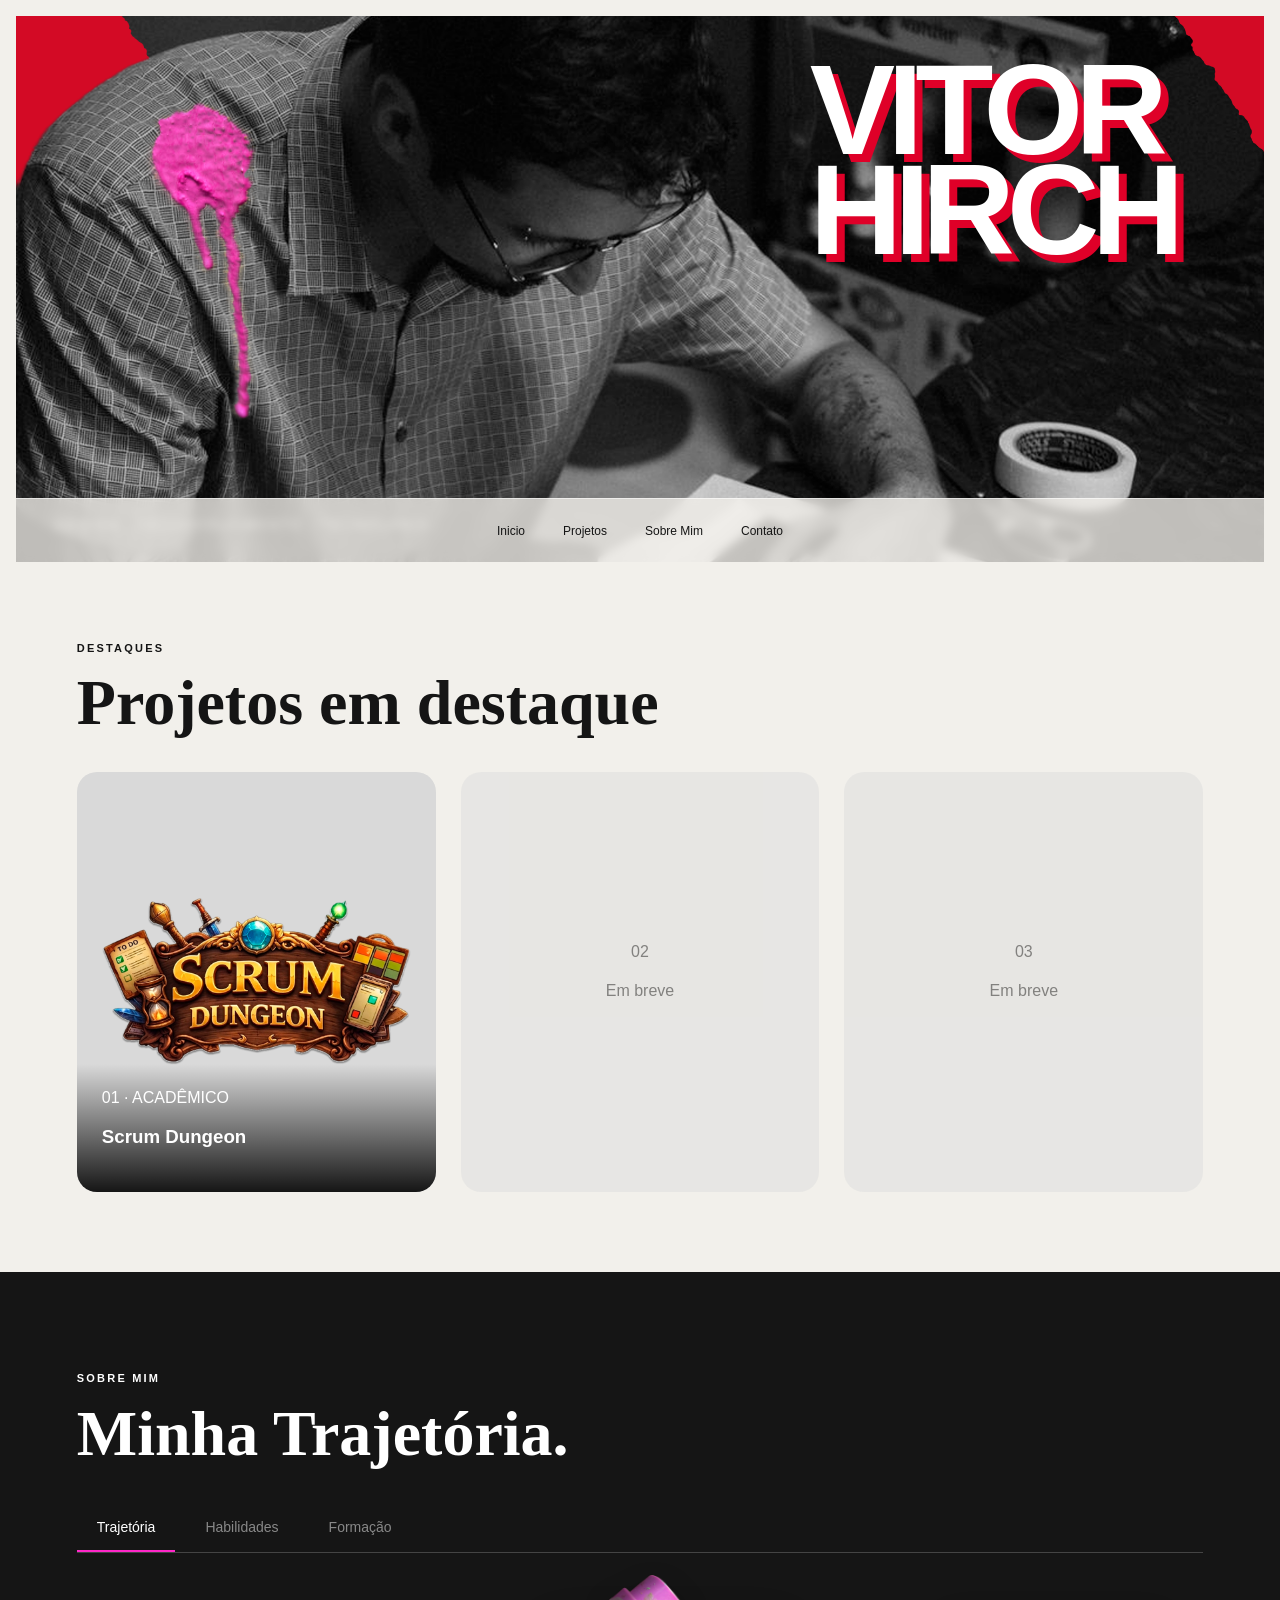
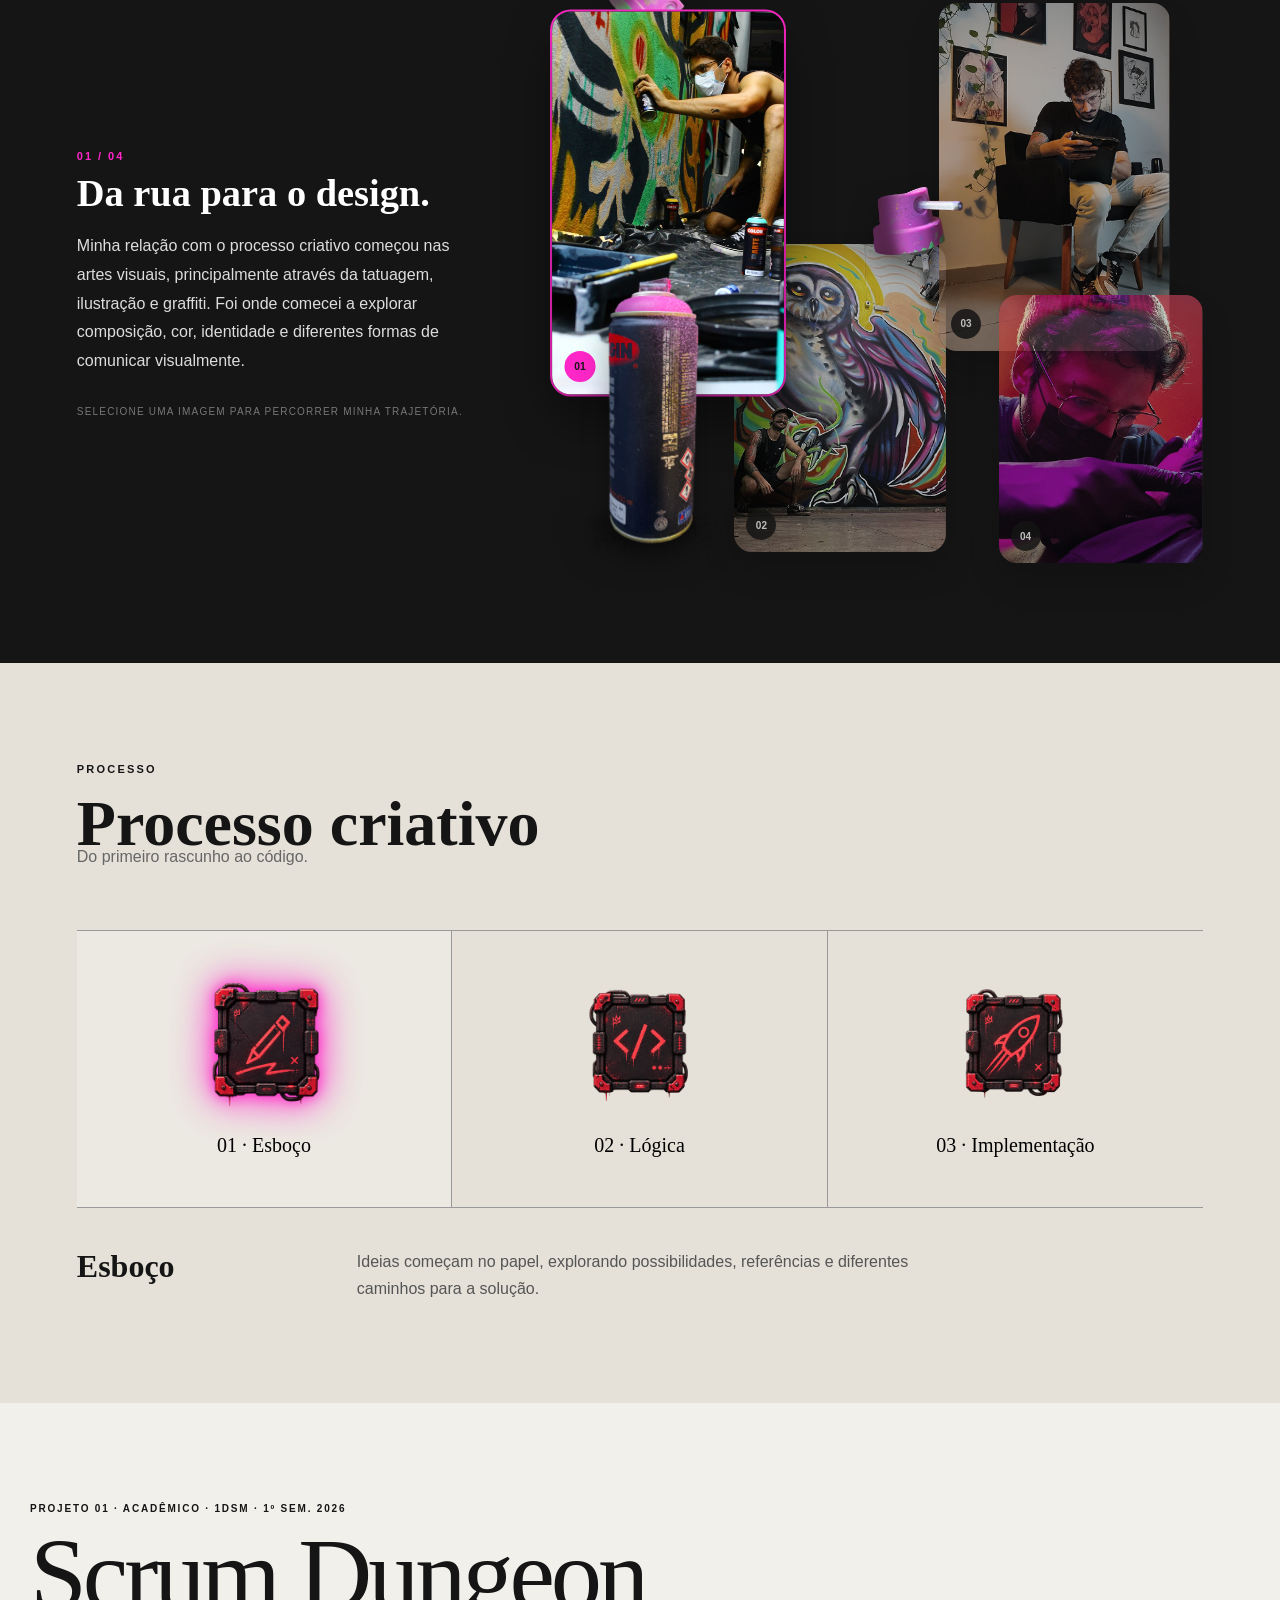
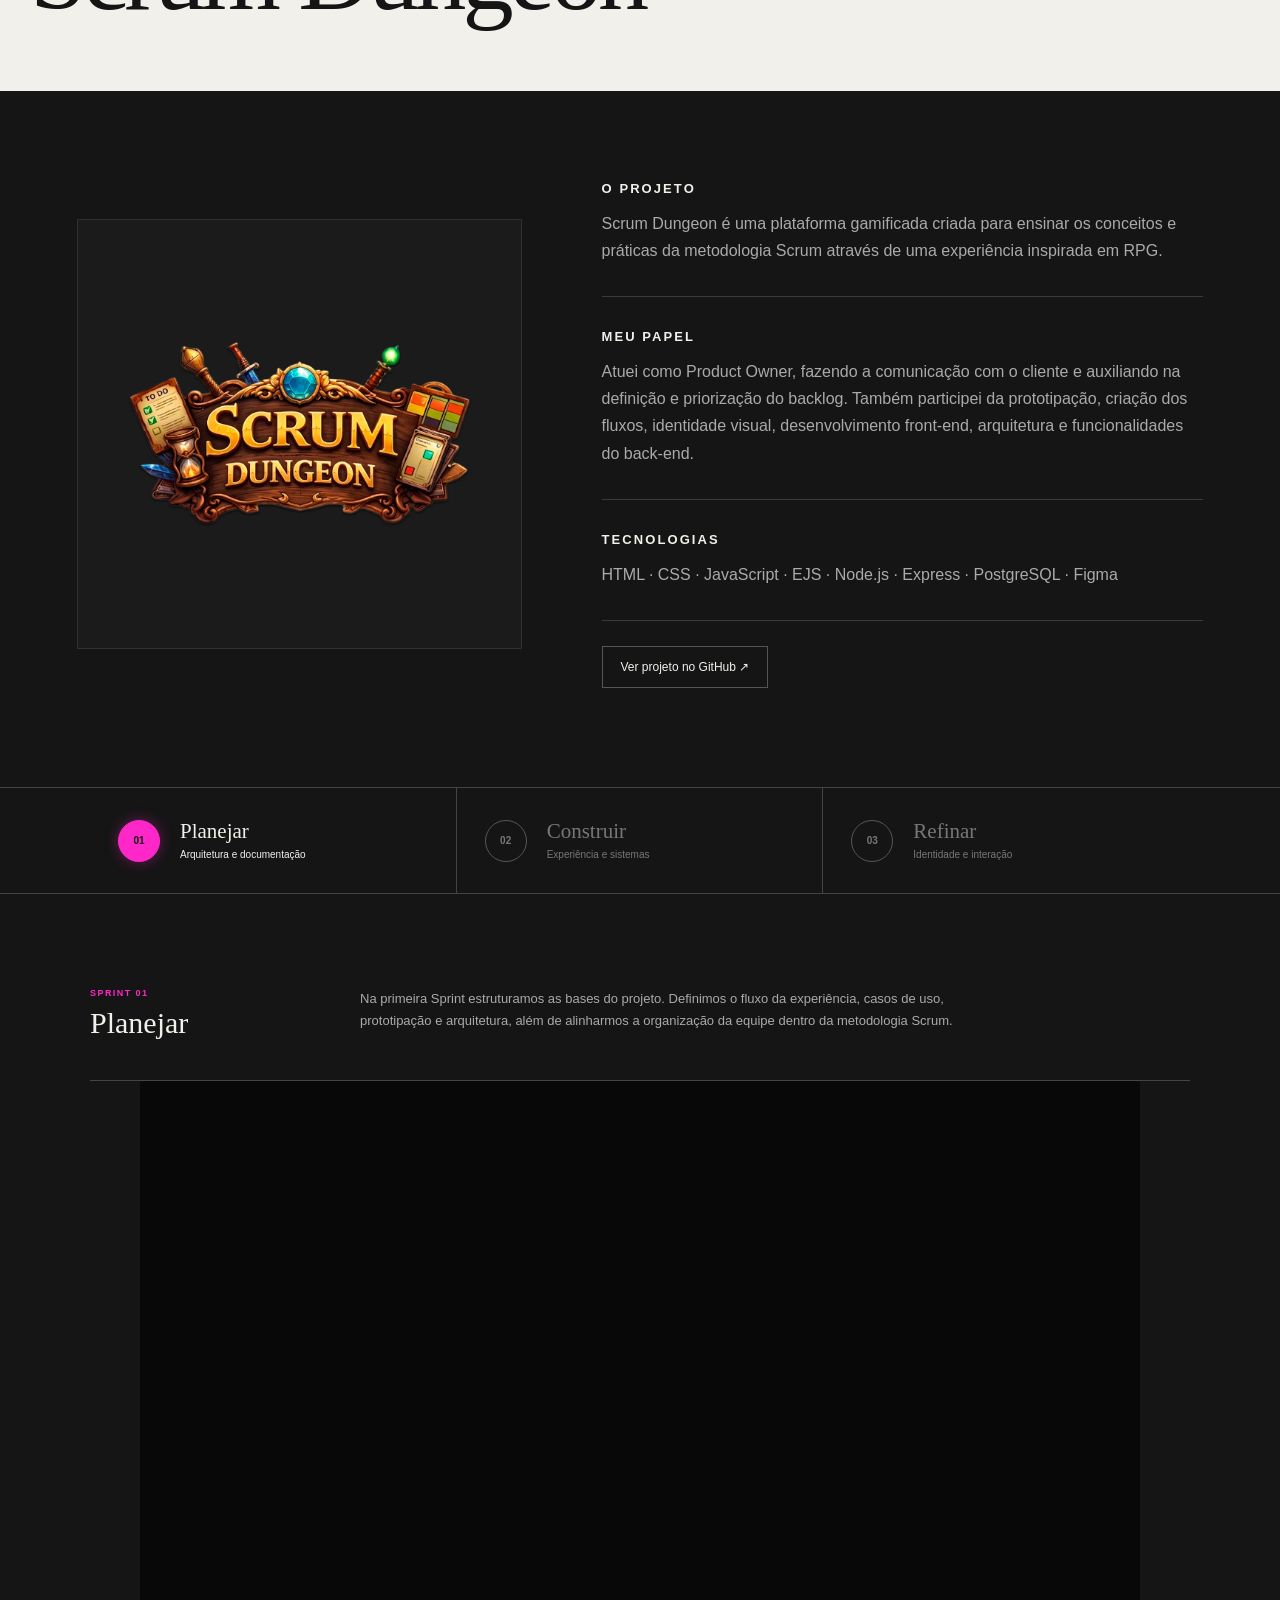
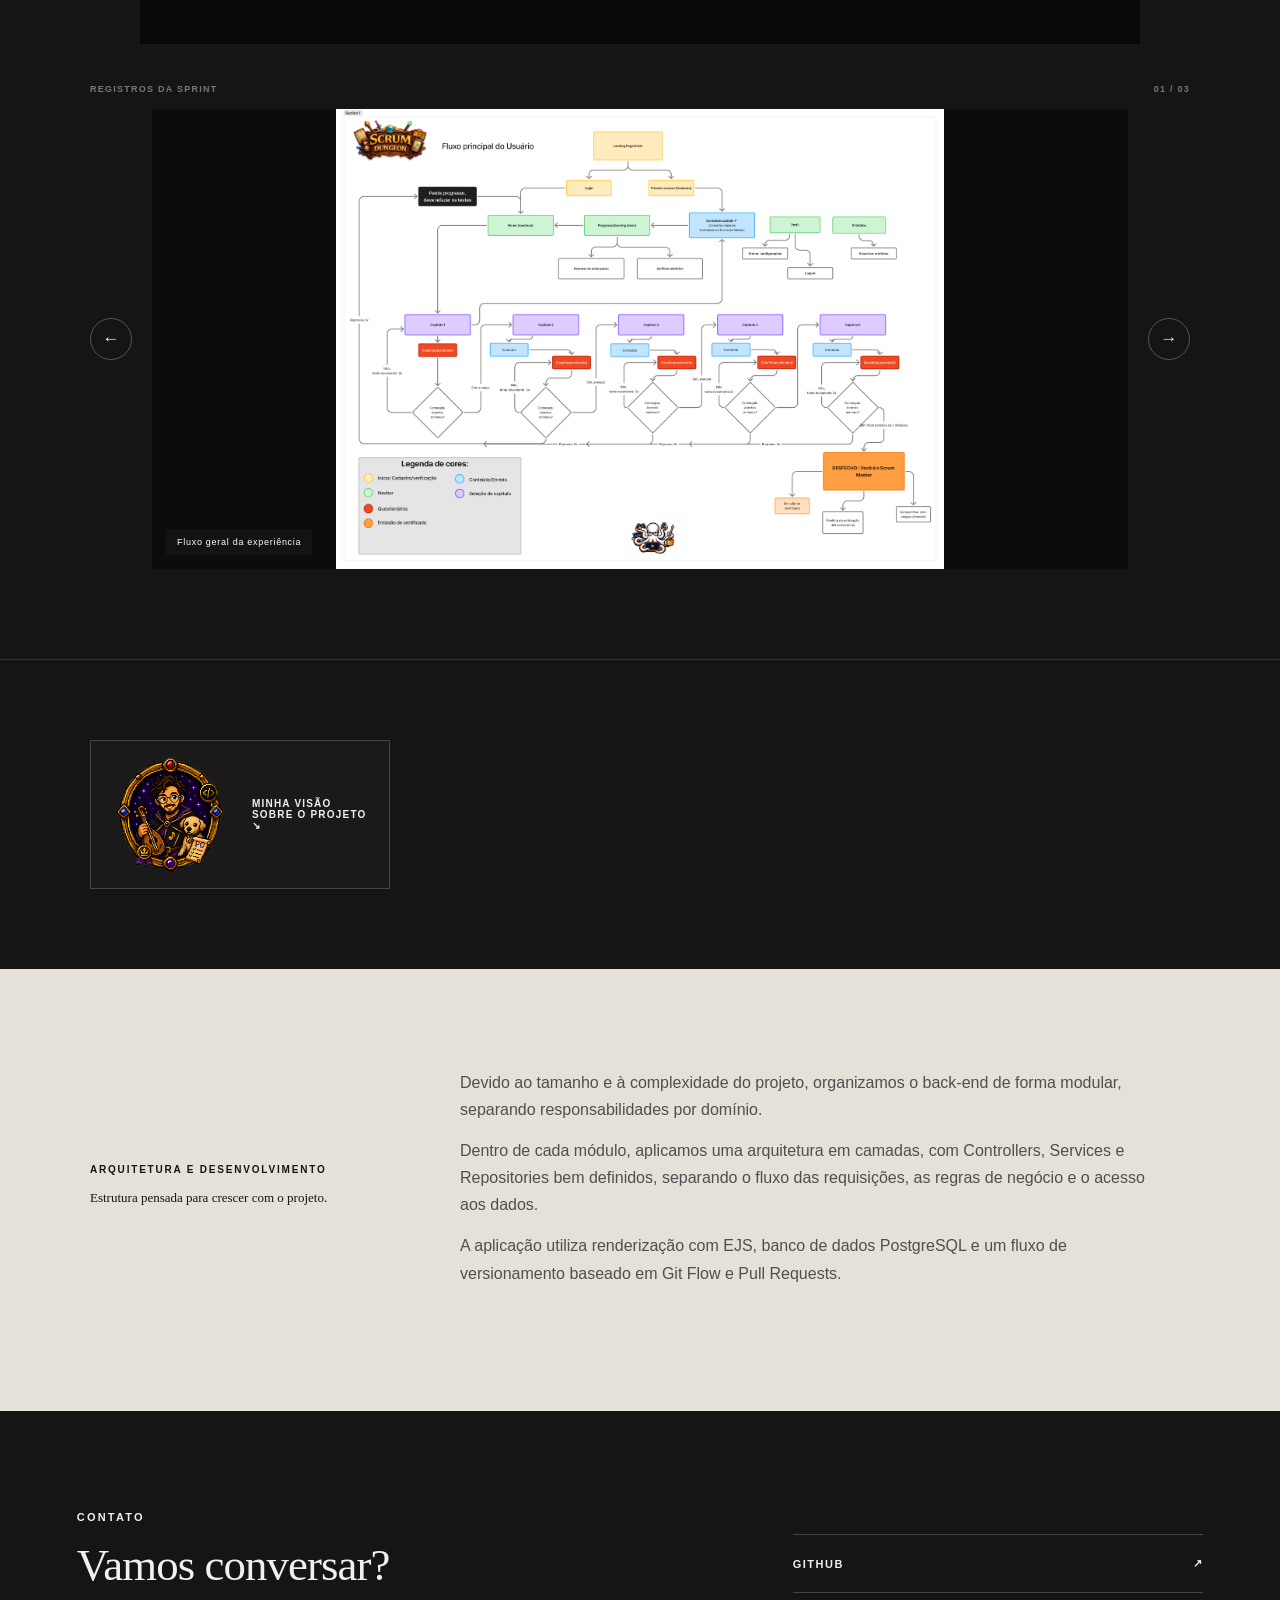
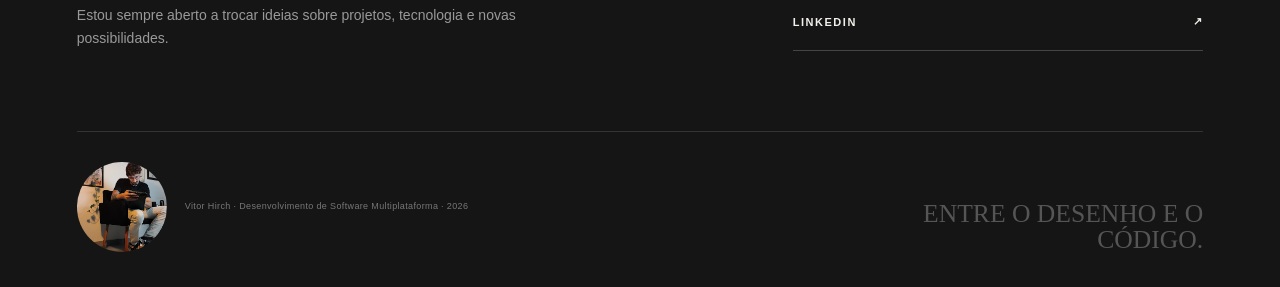
==== commit bfda86c9: "feat/fix: implementação de showcase + atualização de conteúdo e id visual" ====
--- a/docs/index.html
+++ b/docs/index.html
@@ -26,7 +26,7 @@
         alt=""
       />
 
-      <h1 class="hero-nome">
+      <h1 class="hero-nome fonte-tech">
         <span>VITOR </span>
         <span>HIRCH</span>
       </h1>
@@ -216,7 +216,7 @@
 
                 <img
                   class="trajetoria-cap cap-02"
-                  src="./assets/cap.png"
+                  src="./assets/cap2.png"
                   alt=""
                   aria-hidden="true"
                 />
@@ -237,12 +237,19 @@
             </div>
 
             <div class="skills-mapa">
-              <!-- NÚCLEO -->
+              <!-- camada onde o JavaScript desenhará as conexões -->
+              <svg
+                class="skills-conexoes"
+                id="skills-conexoes"
+                aria-hidden="true"
+              ></svg>
+
               <button class="skill-node skill-centro" data-skill="centro">
                 <span>VH</span>
                 <small>Design + Tecnologia</small>
               </button>
 
+              <!-- restante das habilidades... -->
               <!-- =====================
          DESENVOLVIMENTO
     ====================== -->
@@ -358,8 +365,74 @@
                 <h3 id="skill-popover-titulo"></h3>
 
                 <p id="skill-popover-texto"></p>
-                
-              </div>
+              </div>
+              <article
+                class="character-sheet"
+                id="character-sheet"
+                aria-hidden="true"
+              >
+                <button
+                  class="character-sheet-fechar"
+                  id="character-sheet-fechar"
+                  type="button"
+                  aria-label="Fechar ficha"
+                >
+                  ×
+                </button>
+
+                <header class="character-sheet-header">
+                  <div class="character-sheet-identidade">
+                    <span class="character-sheet-label">PLAYER PROFILE</span>
+
+                    <h3>Vitor Hirch</h3>
+
+                    <p>Desenvolvedor Multidisciplinar</p>
+
+                    <span class="character-sheet-subclasse">
+                      SUBCLASSE · ARTISTA
+                    </span>
+                  </div>
+
+                  <div class="character-sheet-avatar">VH</div>
+                </header>
+
+                <div class="character-sheet-status">
+                  <span>STATUS / ATRIBUTOS</span>
+
+                  <div
+                    class="character-sheet-radar"
+                    id="character-sheet-radar"
+                    aria-label="Radar de habilidades"
+                  >
+                    <!-- Vamos construir o radar aqui -->
+                  </div>
+                </div>
+
+                <div class="character-sheet-habilidades">
+                  <article class="character-habilidade">
+                    <span>HABILIDADE ESPECIAL 01</span>
+
+                    <h4>✦ Pensamento Criativo</h4>
+
+                    <p>
+                      Conectar arte, design e tecnologia para encontrar caminhos
+                      não óbvios e transformar problemas em soluções funcionais
+                      e expressivas.
+                    </p>
+                  </article>
+
+                  <article class="character-habilidade">
+                    <span>HABILIDADE ESPECIAL 02</span>
+
+                    <h4>✦ Visão Multidisciplinar</h4>
+
+                    <p>
+                      Transitar entre experiência, interface e implementação,
+                      compreendendo o produto por diferentes perspectivas.
+                    </p>
+                  </article>
+                </div>
+              </article>
             </div>
 
             <!-- descrição que depois será alterada pelo JavaScript -->
@@ -385,29 +458,69 @@
 
           <!-- FORMAÇÃO -->
           <div class="sobre-painel" id="formacao">
-            <div class="formacao-grid">
-              <article>
-                <span>2026 — 2028</span>
-                <h3>Desenvolvimento de Software Multiplataforma</h3>
-                <p>FATEC Jacareí</p>
+            <div class="formacao-timeline">
+              <article class="formacao-item">
+                <div class="formacao-marcador">
+                  <span></span>
+                </div>
+
+                <div class="formacao-periodo">2021 — 2023</div>
+
+                <div class="formacao-conteudo">
+                  <span>FORMAÇÃO ACADÊMICA</span>
+
+                  <h3>Design de Produto</h3>
+
+                  <p>Universidade Anhembi Morumbi</p>
+                </div>
               </article>
 
-              <article>
-                <span>2021 — 2023</span>
-                <h3>Design de Produto</h3>
-                <p>Anhembi Morumbi</p>
+              <article class="formacao-item">
+                <div class="formacao-marcador">
+                  <span></span>
+                </div>
+
+                <div class="formacao-periodo">2022 — 2023</div>
+
+                <div class="formacao-conteudo">
+                  <span>FORMAÇÃO COMPLEMENTAR</span>
+
+                  <h3>Motion Design Publicitário</h3>
+
+                  <p>Motion Insider</p>
+                </div>
               </article>
 
-              <article>
-                <span>2024</span>
-                <h3>Trilha UX Design</h3>
-                <p>Programa Desenvolve · Grupo Boticário</p>
+              <article class="formacao-item">
+                <div class="formacao-marcador">
+                  <span></span>
+                </div>
+
+                <div class="formacao-periodo">2024</div>
+
+                <div class="formacao-conteudo">
+                  <span>FORMAÇÃO COMPLEMENTAR</span>
+
+                  <h3>UX Design</h3>
+
+                  <p>Projeto Desenvolve — Grupo Boticário + Alura</p>
+                </div>
               </article>
 
-              <article>
-                <span>2024</span>
-                <h3>Formação Figma & UX Design</h3>
-                <p>Alura</p>
+              <article class="formacao-item formacao-item-atual">
+                <div class="formacao-marcador">
+                  <span></span>
+                </div>
+
+                <div class="formacao-periodo">2026 — 2028</div>
+
+                <div class="formacao-conteudo">
+                  <span>FORMAÇÃO ATUAL</span>
+
+                  <h3>Desenvolvimento de Software Multiplataforma</h3>
+
+                  <p>FATEC Jacareí</p>
+                </div>
               </article>
             </div>
           </div>
@@ -451,6 +564,10 @@
         </div>
       </section>
       <section id="projeto-01">
+        <!-- =========================
+       CABEÇALHO
+  ========================== -->
+
         <div class="projeto-cabecalho">
           <span class="projeto-numero">
             PROJETO 01 · ACADÊMICO · 1DSM · 1º SEM. 2026
@@ -459,188 +576,311 @@
           <h2>Scrum Dungeon</h2>
         </div>
 
+        <!-- =========================
+       VISÃO GERAL
+  ========================== -->
+
         <div class="projeto-case">
-          <!-- LADO ESQUERDO: MÍDIA -->
-
-          <div class="projeto-visual">
-            <div class="projeto-media-principal">
-              <div class="projeto-video">
-                <iframe
-                  src="https://www.youtube.com/embed/iSikcW3CIZE?"
-                  title="Scrum Dungeon - Sprint 3"
-                  loading="lazy"
-                  allow="
-                    accelerometer;
-                    autoplay;
-                    clipboard-write;
-                    encrypted-media;
-                    gyroscope;
-                    picture-in-picture;
-                    web-share;
-                  "
-                  allowfullscreen
-                >
-                </iframe>
-              </div>
-            </div>
-
-            <div class="projeto-miniaturas">
-              <img
-                src="./assets/miniatura-2-scrum-dungeon.png"
-                alt="Tela do Scrum Dungeon"
-              />
-
-              <img
-                src="./assets/miniatura-3-scrum-dungeon.png"
-                alt="Tela do Scrum Dungeon"
-              />
-
-              <img
-                src="./assets/miniatura-2-scrum-dungeon.png"
-                alt="Tela do Scrum Dungeon"
-              />
-
-              <img
-                src="./assets/miniatura-3-scrum-dungeon.png"
-                alt="Tela do Scrum Dungeon"
-              />
-            </div>
-          </div>
-
-          <!-- LADO DIREITO: CASE -->
+          <div class="projeto-media-principal">
+            <img
+              src="./assets/logo_scrum_dungeon_capa.png"
+              alt="Scrum Dungeon"
+            />
+          </div>
 
           <div class="projeto-conteudo">
             <div class="projeto-bloco">
-              <span class="projeto-label"> SOBRE O PROJETO </span>
+              <h3>O PROJETO</h3>
 
               <p>
-                Scrum Dungeon é uma plataforma gamificada desenvolvida para
-                tornar o aprendizado da metodologia Scrum mais interativo e
-                envolvente, utilizando elementos de RPG e progressão ao longo da
-                experiência.
+                Scrum Dungeon é uma plataforma gamificada criada para ensinar os
+                conceitos e práticas da metodologia Scrum através de uma
+                experiência inspirada em RPG.
               </p>
             </div>
 
-            <div class="projeto-bloco contribuicao">
-              <span class="projeto-label"> MINHA CONTRIBUIÇÃO </span>
+            <div class="projeto-bloco">
+              <h3>MEU PAPEL</h3>
 
               <p>
-                Atuei como Product Owner, sendo responsável pela comunicação com
-                o cliente, organização do Product Backlog e definição das
-                prioridades do projeto.
+                Atuei como Product Owner, fazendo a comunicação com o cliente e
+                auxiliando na definição e priorização do backlog. Também
+                participei da prototipação, criação dos fluxos, identidade
+                visual, desenvolvimento front-end, arquitetura e funcionalidades
+                do back-end.
               </p>
+            </div>
+
+            <div class="projeto-bloco">
+              <h3>TECNOLOGIAS</h3>
 
               <p>
-                Também participei da prototipação, definição dos fluxos,
-                identidade visual e implementação do front-end, além da
-                arquitetura e de funcionalidades do back-end.
+                HTML · CSS · JavaScript · EJS · Node.js · Express · PostgreSQL ·
+                Figma
               </p>
-
-              <div class="depoimento-projeto">
-                <button
-                  class="avatar-botao"
-                  id="avatar-botao"
-                  aria-expanded="false"
-                  aria-controls="avatar-painel"
-                >
-                  <img src="./assets/avatar-projeto-scrum-dungeon.png" alt="" />
-
-                  <span> Saiba o que achei do projeto </span>
-                </button>
-
-                <div class="avatar-painel" id="avatar-painel" role="status">
-                  <p>
-                    Foi muito divertido contribuir em todas as etapas desse
-                    projeto, aplicando o método Scrum enquanto pensávamos em
-                    como construir uma experiência imersiva que ensinasse sobre
-                    o próprio método.
-                  </p>
-
-                  <p>
-                    Trabalhar em uma grande equipe foi desafiador e só foi
-                    possível graças à nossa organização, comunicação e muita
-                    adaptação.
-                  </p>
-
-                  <p>
-                    O aprendizado que fica é sobre saber priorizar as demandas,
-                    manter a transparência e trabalhar em coletivo.
-                  </p>
-                </div>
-              </div>
-            </div>
-          </div>
-        </div>
-
-        <div class="projeto-tecnico">
-          <div>
-            <span class="projeto-label"> TECNOLOGIAS </span>
-
-            <p>
-              HTML · CSS · JavaScript · EJS · Node.js · Express · PostgreSQL ·
-              Figma
-            </p>
-          </div>
-
-          <div>
-            <span class="projeto-label"> ARQUITETURA E DESENVOLVIMENTO </span>
-
-            <p>
-              Renderização com EJS, lógica de negócio centralizada no servidor,
-              banco PostgreSQL com DDL/DML explícitos e fluxo de versionamento
-              baseado em Git Flow com Pull Requests.
-            </p>
-          </div>
-        </div>
-
-        <a
-          class="projeto-link"
-          href="https://github.com/octopusCode26/scrum-dungeon"
-          target="_blank"
-          rel="noopener noreferrer"
-        >
-          Ver projeto no GitHub ↗
-        </a>
-      </section>
-    </main>
-
-    <footer id="contato">
-      <div class="contato-conteudo">
-        <img class="contato-avatar" src="./assets/sm3.png" alt="Vitor Hirch" />
-
-        <div class="contato-texto">
-          <span class="secao-label"> CONTATO </span>
-
-          <h2>Vamos conversar?</h2>
-
-          <p>
-            Estou sempre aberto a trocar ideias sobre projetos, tecnologia e
-            novas possibilidade.
-          </p>
-
-          <div class="contato-links">
+            </div>
+
             <a
-              href="https://github.com/vitorhirch"
+              class="projeto-link"
+              href="https://github.com/octopusCode26/scrum-dungeon"
               target="_blank"
               rel="noopener noreferrer"
             >
-              GitHub ↗
+              Ver projeto no GitHub ↗
             </a>
-
-            <a
-              href="https://www.linkedin.com/in/vitor-hirch/"
-              target="_blank"
-              rel="noopener noreferrer"
+          </div>
+        </div>
+
+        <!-- =========================
+       PROCESSO / SPRINTS
+  ========================== -->
+
+        <div class="scrum-showcase">
+          <nav class="scrum-sprints" aria-label="Sprints do projeto">
+            <button
+              class="scrum-sprint-botao ativo"
+              type="button"
+              data-sprint="1"
             >
-              LinkedIn ↗
-            </a>
-          </div>
-        </div>
+              <span>01</span>
+
+              <div>
+                <strong>Planejar</strong>
+                <small>Arquitetura e documentação</small>
+              </div>
+            </button>
+
+            <button class="scrum-sprint-botao" type="button" data-sprint="2">
+              <span>02</span>
+
+              <div>
+                <strong>Construir</strong>
+                <small>Experiência e sistemas</small>
+              </div>
+            </button>
+
+            <button class="scrum-sprint-botao" type="button" data-sprint="3">
+              <span>03</span>
+
+              <div>
+                <strong>Refinar</strong>
+                <small>Identidade e interação</small>
+              </div>
+            </button>
+          </nav>
+
+          <!-- INFORMAÇÕES DA SPRINT -->
+
+          <div class="scrum-sprint-info">
+            <div class="scrum-sprint-cabecalho">
+              <span id="scrum-sprint-numero"> SPRINT 01 </span>
+
+              <h3 id="scrum-sprint-titulo">Planejar</h3>
+            </div>
+
+            <p id="scrum-sprint-descricao">
+              Na primeira Sprint estruturamos as bases do projeto. Definimos o
+              fluxo da experiência, casos de uso, prototipação e arquitetura,
+              além de alinharmos a organização da equipe dentro da metodologia
+              Scrum.
+            </p>
+          </div>
+
+          <!-- VÍDEO -->
+
+          <div class="scrum-video">
+            <iframe
+              id="scrum-video"
+              src="https://www.youtube.com/embed/0MVQDj3I3wc"
+              title="Scrum Dungeon — Sprint 1"
+              allow="
+                accelerometer;
+                autoplay;
+                clipboard-write;
+                encrypted-media;
+                gyroscope;
+                picture-in-picture;
+              "
+              allowfullscreen
+            ></iframe>
+          </div>
+
+          <!-- GALERIA -->
+
+          <div class="scrum-galeria">
+            <div class="scrum-galeria-cabecalho">
+              <span>REGISTROS DA SPRINT</span>
+
+              <span id="scrum-galeria-contador"> 01 / 03 </span>
+            </div>
+
+            <div class="scrum-galeria-visual">
+              <button
+                class="scrum-galeria-seta"
+                id="scrum-galeria-anterior"
+                type="button"
+                aria-label="Imagem anterior"
+              >
+                ←
+              </button>
+
+              <figure class="scrum-galeria-item">
+                <img
+                  id="scrum-galeria-imagem"
+                  src="./assets/scrum-dungeon/sprint-1-fluxo-geral.png"
+                  alt="Fluxo geral do Scrum Dungeon"
+                />
+
+                <figcaption id="scrum-galeria-legenda">
+                  Fluxo geral da experiência
+                </figcaption>
+              </figure>
+
+              <button
+                class="scrum-galeria-seta"
+                id="scrum-galeria-proxima"
+                type="button"
+                aria-label="Próxima imagem"
+              >
+                →
+              </button>
+            </div>
+          </div>
+        </div>
+
+        <!-- =========================
+       MINHA VISÃO
+  ========================== -->
+
+        <div class="depoimento-projeto">
+          <button class="avatar-botao" id="avatar-botao" type="button">
+            <img src="./assets/avatar-projeto-scrum-dungeon.png" alt="" />
+
+            <span> Minha visão sobre o projeto ↘ </span>
+          </button>
+
+          <div class="avatar-painel" id="avatar-painel">
+            <p>
+              Foi muito divertido contribuir em todas as etapas desse projeto,
+              aplicando o método Scrum enquanto pensávamos em como construir uma
+              experiência imersiva que ensinasse sobre o próprio método.
+            </p>
+
+            <p>
+              Trabalhar em uma grande equipe foi desafiador e só foi possível
+              graças à nossa organização, comunicação e muita adaptação.
+            </p>
+
+            <p>
+              O aprendizado que fica é sobre saber priorizar as demandas, manter
+              a transparência e trabalhar em coletivo.
+            </p>
+          </div>
+        </div>
+
+        <!-- =========================
+       DETALHES TÉCNICOS
+  ========================== -->
+
+        <div class="projeto-tecnico">
+          <div class="projeto-tecnico-conteudo">
+            <div class="projeto-tecnico-cabecalho">
+              <span class="projeto-label"> ARQUITETURA E DESENVOLVIMENTO </span>
+
+              <h3>Estrutura pensada para crescer com o projeto.</h3>
+            </div>
+
+            <div class="projeto-tecnico-texto">
+              <p>
+                Devido ao tamanho e à complexidade do projeto, organizamos o
+                back-end de forma modular, separando responsabilidades por
+                domínio.
+              </p>
+
+              <p>
+                Dentro de cada módulo, aplicamos uma arquitetura em camadas, com
+                Controllers, Services e Repositories bem definidos, separando o
+                fluxo das requisições, as regras de negócio e o acesso aos
+                dados.
+              </p>
+
+              <p>
+                A aplicação utiliza renderização com EJS, banco de dados
+                PostgreSQL e um fluxo de versionamento baseado em Git Flow e
+                Pull Requests.
+              </p>
+            </div>
+          </div>
+        </div>
+      </section>
+
+      <div class="scrum-lightbox" id="scrum-lightbox" aria-hidden="true">
+        <button
+          class="scrum-lightbox-fechar"
+          id="scrum-lightbox-fechar"
+          type="button"
+          aria-label="Fechar imagem ampliada"
+        >
+          ×
+        </button>
+
+        <figure class="scrum-lightbox-conteudo">
+          <img id="scrum-lightbox-imagem" src="" alt="" />
+
+          <figcaption id="scrum-lightbox-legenda"></figcaption>
+        </figure>
       </div>
-
-      <small>
-        Vitor Hirch · Desenvolvimento de Software Multiplataforma · 2026
-      </small>
+    </main>
+
+    <footer id="contato">
+      <div class="contato-conteudo">
+        <div class="contato-principal">
+          <span class="secao-label">CONTATO</span>
+
+          <h2>Vamos conversar?</h2>
+
+          <p>
+            Estou sempre aberto a trocar ideias sobre projetos, tecnologia e
+            novas possibilidades.
+          </p>
+        </div>
+
+        <div class="contato-acoes">
+          <a
+            href="https://github.com/vitorhirch"
+            target="_blank"
+            rel="noopener noreferrer"
+          >
+            <span>GITHUB</span>
+            <span>↗</span>
+          </a>
+
+          <a
+            href="https://www.linkedin.com/in/vitor-hirch/"
+            target="_blank"
+            rel="noopener noreferrer"
+          >
+            <span>LINKEDIN</span>
+            <span>↗</span>
+          </a>
+        </div>
+      </div>
+
+      <div class="contato-rodape">
+        <div class="contato-identidade">
+          <img
+            class="contato-avatar"
+            src="./assets/sm3.png"
+            alt="Vitor Hirch"
+          />
+
+          <small>
+            Vitor Hirch · Desenvolvimento de Software Multiplataforma · 2026
+          </small>
+        </div>
+
+        <span class="contato-assinatura"> ENTRE O DESENHO E O CÓDIGO. </span>
+      </div>
     </footer>
   </body>
 
--- a/docs/style.css
+++ b/docs/style.css
@@ -85,6 +85,101 @@
   text-shadow: 8px 8px 0 #df0028;
 }
 
+/* ========================================
+   HERO — VARIAÇÕES TIPOGRÁFICAS
+======================================== */
+
+.hero-nome {
+  transition:
+    font-family 0.15s ease,
+    letter-spacing 0.15s ease,
+    transform 0.15s ease,
+    text-shadow 0.15s ease;
+}
+
+/* 01 — TECH */
+
+.hero-nome.fonte-tech {
+  font-family: Arial, Helvetica, sans-serif;
+
+  font-weight: 700;
+  letter-spacing: -0.06em;
+
+  transform: scaleX(1);
+
+  text-shadow: 8px 8px 0 #df0028;
+}
+
+
+/* 02 — EDITORIAL */
+
+.hero-nome.fonte-editorial {
+  font-family: Georgia, "Times New Roman", serif;
+
+  font-weight: 400;
+  letter-spacing: -0.07em;
+
+  transform: scaleX(1);
+
+  text-shadow: 8px 8px 0 var(--cor-destaque);
+}
+
+
+/* 03 — EXPERIMENTAL */
+
+.hero-nome.fonte-experimental {
+  font-family: Arial, Helvetica, sans-serif;
+
+  font-weight: 900;
+  letter-spacing: -0.09em;
+
+  transform: scaleX(0.78);
+
+  transform-origin: right center;
+
+  text-shadow:
+    5px 0 0 var(--cor-destaque),
+    -5px 0 0 #df0028;
+}
+
+/* GLITCH DURANTE A TROCA */
+
+.hero-nome.glitch {
+  animation: heroGlitch 0.18s steps(2, end);
+}
+
+@keyframes heroGlitch {
+  0% {
+    transform: translate(0, 0) skewX(0deg);
+    filter: none;
+  }
+
+  25% {
+    transform: translate(-5px, 2px) skewX(4deg);
+    filter: contrast(1.4);
+  }
+
+  50% {
+    transform: translate(6px, -2px) skewX(-5deg);
+
+    text-shadow:
+      -8px 0 0 var(--cor-destaque),
+      8px 0 0 #df0028;
+  }
+
+  75% {
+    transform: translate(-3px, 1px) skewX(3deg);
+
+    text-shadow:
+      6px 0 0 var(--cor-destaque),
+      -6px 0 0 #df0028;
+  }
+
+  100% {
+    transform: translate(0, 0) skewX(0deg);
+  }
+}
+
 .hero-nome span {
   display: block;
 }
@@ -887,6 +982,287 @@
 
 .skill-node:hover small {
   color: white;
+}
+
+.skills-conexoes {
+  position: absolute;
+
+  inset: 0;
+
+  width: 100%;
+  height: 100%;
+
+  z-index: 1;
+
+  pointer-events: none;
+}
+
+.skill-conexao {
+  stroke: #555;
+  stroke-width: 1.5;
+
+  fill: none;
+
+  opacity: 0.75;
+
+  vector-effect: non-scaling-stroke;
+}
+
+.skill-conexao.conexao-ativa {
+  stroke: var(--cor-destaque);
+  stroke-width: 2.5;
+  opacity: 1;
+
+  filter: drop-shadow(0 0 5px rgba(255, 39, 200, 0.65));
+}
+
+.skill-grupo,
+.skill-centro {
+  z-index: 2;
+}
+
+.skill-popover {
+  z-index: 30;
+}
+
+/* =========================
+   CHARACTER SHEET
+========================= */
+
+.character-sheet {
+  position: absolute;
+  top: 50%;
+  left: 50%;
+  z-index: 40;
+
+  width: min(620px, calc(100% - 80px));
+  padding: 26px;
+
+  background: #181818;
+  color: #f2f0eb;
+
+  border: 1px solid #555;
+  border-radius: 16px;
+
+  box-shadow:
+    0 25px 70px rgba(0, 0, 0, 0.55),
+    6px 6px 0 var(--cor-destaque);
+
+  opacity: 0;
+  visibility: hidden;
+  pointer-events: none;
+
+  transform: translate(-50%, -46%) scale(0.96);
+
+  transition:
+    opacity 0.25s ease,
+    transform 0.25s ease,
+    visibility 0.25s;
+}
+
+.character-sheet.ativo {
+  opacity: 1;
+  visibility: visible;
+  pointer-events: auto;
+
+  transform: translate(-50%, -50%) scale(1);
+}
+
+/* FECHAR */
+
+.character-sheet-fechar {
+  position: absolute;
+  top: 18px;
+  right: 20px;
+
+  width: 34px;
+  height: 34px;
+
+  border: 1px solid #666;
+  border-radius: 50%;
+
+  background: transparent;
+  color: #f2f0eb;
+
+  font-size: 24px;
+  line-height: 1;
+
+  cursor: pointer;
+
+  transition:
+    background 0.2s ease,
+    color 0.2s ease,
+    transform 0.2s ease;
+}
+
+.character-sheet-fechar:hover {
+  background: var(--cor-destaque);
+  color: #151515;
+  transform: rotate(8deg);
+}
+
+/* CABEÇALHO */
+
+.character-sheet-header {
+  display: flex;
+  align-items: flex-start;
+  justify-content: space-between;
+
+  gap: 40px;
+
+  padding-bottom: 20px;
+  border-bottom: 1px solid #444;
+}
+
+.character-sheet-identidade {
+  display: flex;
+  flex-direction: column;
+  align-items: flex-start;
+}
+
+.character-sheet-label {
+  margin-bottom: 12px;
+
+  font-size: 0.68rem;
+  font-weight: 700;
+  letter-spacing: 0.16em;
+
+  color: var(--cor-destaque);
+}
+
+.character-sheet-identidade h3 {
+  margin: 0;
+
+  font-family: Georgia, serif;
+  font-size: clamp(2rem, 4vw, 3.4rem);
+  font-weight: 400;
+  line-height: 0.95;
+}
+
+.character-sheet-identidade p {
+  margin: 10px 0 0;
+
+  font-size: 0.95rem;
+}
+
+.character-sheet-subclasse {
+  display: inline-block;
+
+  margin-top: 14px;
+  padding: 6px 10px;
+
+  border: 1px solid #666;
+  border-radius: 999px;
+
+  font-size: 0.65rem;
+  font-weight: 700;
+  letter-spacing: 0.1em;
+}
+
+/* AVATAR */
+
+.character-sheet-avatar {
+  display: flex;
+  align-items: center;
+  justify-content: center;
+
+  flex-shrink: 0;
+
+  width: 76px;
+  height: 76px;
+
+  border: 2px solid var(--cor-destaque);
+  border-radius: 50%;
+
+  font-family: Georgia, serif;
+  font-size: 1.7rem;
+}
+
+/* STATUS */
+
+.character-sheet-status {
+  padding: 20px 0;
+
+  border-bottom: 1px solid #444;
+}
+
+.character-sheet-status > span,
+.character-habilidade > span {
+  font-size: 0.62rem;
+  font-weight: 700;
+  letter-spacing: 0.14em;
+  text-transform: uppercase;
+
+  color: #777;
+}
+
+.character-sheet-radar {
+  min-height: 145px;
+  margin-top: 14px;
+
+  border: 1px dashed #444;
+  border-radius: 12px;
+
+  display: flex;
+  align-items: center;
+  justify-content: center;
+}
+
+/* HABILIDADES ESPECIAIS */
+
+.character-sheet-habilidades {
+  display: grid;
+  grid-template-columns: repeat(2, 1fr);
+
+  gap: 20px;
+  padding-top: 20px;
+}
+
+.character-habilidade {
+  padding-right: 20px;
+}
+
+.character-habilidade + .character-habilidade {
+  padding-left: 20px;
+  border-left: 1px solid #444;
+}
+
+.character-habilidade h4 {
+  margin: 8px 0 10px;
+
+  font-family: Georgia, serif;
+  font-size: 1.25rem;
+  font-weight: 400;
+}
+
+.character-habilidade p {
+  margin: 0;
+
+  max-width: 32ch;
+
+  font-size: 0.82rem;
+  line-height: 1.55;
+
+  color: #aaa;
+}
+
+.skills-mapa.character-aberto .skill-grupo,
+.skills-mapa.character-aberto .skill-centro,
+.skills-mapa.character-aberto .skills-conexoes {
+  opacity: 0.18;
+}
+
+.skill-grupo,
+.skill-centro,
+.skills-conexoes {
+  transition:
+    opacity 0.25s ease,
+    filter 0.25s ease;
+}
+
+.skills-mapa.character-aberto .skill-grupo,
+.skills-mapa.character-aberto .skills-conexoes {
+  filter: blur(1px);
 }
 
 .skill-centro {
@@ -1132,31 +1508,36 @@
   line-height: 1.7;
 }
 
-/* =========================
+/* ========================================
    SCRUM DUNGEON
-========================= */
+======================================== */
 
 #projeto-01 {
-  background: #fff;
-  color: #151515;
-
-  padding-top: 100px;
-  padding-bottom: 100px;
-}
-
-/* CABEÇALHO */
+  --scrum-largura: 1400px;
+  --scrum-conteudo: 1100px;
+
+  padding: 100px 0 0;
+
+  background: var(--cor-fundo);
+  color: var(--cor-texto);
+}
+
+/* ========================================
+   CAPA DO CASE
+======================================== */
 
 .projeto-cabecalho {
-  margin-bottom: 60px;
+  width: min(calc(100% - 60px), var(--scrum-largura));
+
+  margin: 0 auto 70px;
 }
 
 .projeto-numero,
 .projeto-label {
   display: block;
 
-  font-size: 11px;
+  font-size: 10px;
   font-weight: 700;
-
   letter-spacing: 0.18em;
   text-transform: uppercase;
 }
@@ -1165,148 +1546,497 @@
   margin: 15px 0 0;
 
   font-family: Georgia, "Times New Roman", serif;
-
   font-size: clamp(54px, 8vw, 120px);
+  font-weight: 400;
   line-height: 0.9;
-
   letter-spacing: -0.04em;
 }
 
-/* CONTEÚDO PRINCIPAL */
+/* ========================================
+   ÁREA ESCURA DO PROJETO
+======================================== */
+
+.projeto-case,
+.scrum-showcase,
+.depoimento-projeto,
+.projeto-tecnico {
+  color: #f2f0eb;
+}
+
+/*
+  A apresentação inicia a grande área escura.
+*/
 
 .projeto-case {
   display: grid;
 
-  grid-template-columns: minmax(0, 1.25fr) minmax(320px, 0.75fr);
-
-  gap: 70px;
-
-  align-items: start;
-}
-
-/* MÍDIA PRINCIPAL */
+  grid-template-columns:
+    minmax(320px, 0.85fr)
+    minmax(0, 1.15fr);
+
+  gap: 80px;
+  align-items: center;
+
+  width: 100%;
+  max-width: none;
+
+  margin: 0;
+  padding: 90px max(calc((100vw - var(--scrum-largura)) / 2), 6vw) 100px;
+
+  background: #151515;
+}
+
+/* LOGO */
 
 .projeto-media-principal {
-  position: relative;
+  display: flex;
+  align-items: center;
+  justify-content: center;
+
+  min-height: 430px;
+  padding: 50px;
 
   overflow: hidden;
 
-  background: #111;
+  background: #1b1b1b;
+  border: 1px solid #303030;
 }
 
 .projeto-media-principal > img {
   display: block;
 
+  width: min(100%, 520px);
+  height: auto;
+
+  object-fit: contain;
+}
+
+/* TEXTO DA ABERTURA */
+
+.projeto-conteudo {
   width: 100%;
-  aspect-ratio: 16 / 10;
-
-  object-fit: cover;
+  max-width: 620px;
+}
+
+.projeto-bloco {
+  margin-bottom: 32px;
+  padding-bottom: 32px;
+
+  border-bottom: 1px solid #3b3b3b;
+}
+
+.projeto-bloco:last-of-type {
+  margin-bottom: 0;
+}
+
+.projeto-bloco h3 {
+  margin: 0;
+
+  color: #f2f0eb;
+
+  font-size: 10px;
+  font-weight: 700;
+  letter-spacing: 0.16em;
+  text-transform: uppercase;
+}
+
+.projeto-bloco p {
+  margin: 14px 0 0;
+
+  color: #aaa;
+
+  font-size: 15px;
+  line-height: 1.8;
+}
+
+.projeto-link {
+  display: inline-block;
+
+  margin-top: 25px;
+  padding: 13px 18px;
+
+  border: 1px solid #555;
+
+  background: transparent;
+  color: #f2f0eb;
+
+  text-decoration: none;
+  font-size: 12px;
 
   transition:
-    opacity 0.2s ease,
-    transform 0.4s ease;
-}
-
-.projeto-media-principal:hover > img {
-  transform: scale(1.01);
-}
-
-.projeto-video {
+    border-color 0.2s ease,
+    background 0.2s ease,
+    color 0.2s ease;
+}
+
+.projeto-link:hover {
+  border-color: var(--cor-destaque);
+
+  background: var(--cor-destaque);
+  color: #151515;
+}
+
+/* ========================================
+   SPRINTS
+======================================== */
+
+.scrum-showcase {
+  position: relative;
+
   width: 100%;
+  max-width: none;
+
+  margin: 0;
+  padding: 0 max(6vw, 30px) 90px;
+
+  background: #151515;
+}
+
+.scrum-showcase > * {
+  width: min(100%, var(--scrum-conteudo));
+
+  margin-left: auto;
+  margin-right: auto;
+}
+
+/* NAVEGAÇÃO */
+
+.scrum-sprints {
+  position: relative;
+  display: grid;
+  grid-template-columns: repeat(3, 1fr);
+
+  margin-bottom: 55px;
+}
+
+.scrum-sprints::before,
+.scrum-sprints::after {
+  content: "";
+
+  position: absolute;
+  left: 50%;
+
+  width: 100vw;
+  height: 1px;
+
+  background: #444;
+
+  transform: translateX(-50%);
+  pointer-events: none;
+}
+
+.scrum-sprints::before {
+  top: -1px;
+}
+
+.scrum-sprints::after {
+  bottom: -1px;
+}
+
+.scrum-sprint-botao {
+  display: flex;
+  align-items: center;
+
+  gap: 20px;
+
+  min-height: 105px;
+  padding: 22px 28px;
+
+  border: 0;
+  border-right: 1px solid #444;
+
+  background: transparent;
+  color: #777;
+
+  text-align: left;
+  cursor: pointer;
+
+  transition:
+    background 0.2s ease,
+    color 0.2s ease;
+}
+
+.scrum-sprint-botao:last-child {
+  border-right: 0;
+}
+
+.scrum-sprint-botao:hover {
+  background: #1d1d1d;
+  color: #f2f0eb;
+}
+
+.scrum-sprint-botao > span {
+  display: flex;
+  align-items: center;
+  justify-content: center;
+
+  flex-shrink: 0;
+
+  width: 42px;
+  height: 42px;
+
+  border: 1px solid #555;
+  border-radius: 50%;
+
+  font-size: 10px;
+  font-weight: 700;
+}
+
+.scrum-sprint-botao div {
+  display: flex;
+  flex-direction: column;
+
+  gap: 4px;
+}
+
+.scrum-sprint-botao strong {
+  font-family: Georgia, "Times New Roman", serif;
+
+  font-size: 21px;
+  font-weight: 400;
+}
+
+.scrum-sprint-botao small {
+  font-size: 10px;
+  line-height: 1.4;
+}
+
+.scrum-sprint-botao.ativo {
+  color: #f2f0eb;
+}
+
+.scrum-sprint-botao.ativo > span {
+  border-color: var(--cor-destaque);
+
+  background: var(--cor-destaque);
+  color: #151515;
+
+  box-shadow: 0 0 14px rgba(255, 39, 200, 0.35);
+}
+
+/* ========================================
+   VÍDEO
+======================================== */
+
+.scrum-video {
+  position: relative;
+
+  width: min(100%, 1000px);
   aspect-ratio: 16 / 9;
-  background: #111;
-}
-
-.projeto-video iframe {
+
+  margin: 0 auto;
+
+  overflow: hidden;
+
+  background: #080808;
+}
+
+.scrum-video iframe {
   display: block;
+
   width: 100%;
   height: 100%;
+
   border: 0;
 }
 
-.media-label {
+/* ========================================
+   TEXTO DA SPRINT
+======================================== */
+
+.scrum-sprint-info {
+  display: grid;
+
+  grid-template-columns: 220px minmax(0, 600px);
+
+  gap: 50px;
+
+  width: min(100%, var(--scrum-conteudo));
+
+  margin: 0 auto;
+  padding: 40px 0;
+
+  border-bottom: 1px solid #444;
+}
+
+.scrum-sprint-cabecalho > span {
+  display: block;
+
+  margin-bottom: 8px;
+
+  color: var(--cor-destaque);
+
+  font-size: 9px;
+  font-weight: 700;
+  letter-spacing: 0.16em;
+}
+
+.scrum-sprint-cabecalho h3 {
+  margin: 0;
+
+  color: #f2f0eb;
+
+  font-family: Georgia, "Times New Roman", serif;
+  font-size: 30px;
+  font-weight: 400;
+}
+
+.scrum-sprint-info > p {
+  margin: 0;
+
+  color: #aaa;
+
+  font-size: 13px;
+  line-height: 1.7;
+}
+
+/* ========================================
+   GALERIA
+======================================== */
+
+.scrum-galeria {
+  width: min(100%, var(--scrum-conteudo));
+
+  margin: 0 auto;
+  padding-top: 40px;
+}
+
+.scrum-galeria-cabecalho {
+  display: flex;
+  align-items: center;
+  justify-content: space-between;
+
+  margin-bottom: 15px;
+
+  color: #777;
+
+  font-size: 9px;
+  font-weight: 700;
+  letter-spacing: 0.14em;
+}
+
+.scrum-galeria-visual {
+  display: grid;
+
+  grid-template-columns: 42px minmax(0, 1fr) 42px;
+
+  gap: 20px;
+
+  align-items: center;
+}
+
+.scrum-galeria-item {
+  position: relative;
+
+  margin: 0;
+
+  overflow: hidden;
+
+  background: #0c0c0c;
+
+  cursor: zoom-in;
+}
+
+.scrum-galeria-item img {
+  display: block;
+
+  width: 100%;
+  height: 460px;
+
+  object-fit: contain;
+
+  background: #0c0c0c;
+}
+
+.scrum-galeria-item figcaption {
   position: absolute;
 
-  left: 15px;
-  bottom: 15px;
-
-  padding: 7px 10px;
-
-  background: rgba(0, 0, 0, 0.75);
+  left: 14px;
+  bottom: 14px;
+
+  padding: 8px 11px;
+
+  background: rgba(21, 21, 21, 0.9);
   color: #fff;
 
   font-size: 9px;
-
-  letter-spacing: 0.12em;
-}
-
-/* MINIATURAS */
-
-.projeto-miniaturas {
+  letter-spacing: 0.08em;
+}
+
+.scrum-galeria-seta {
+  display: flex;
+  align-items: center;
+  justify-content: center;
+
+  width: 42px;
+  height: 42px;
+
+  padding: 0;
+
+  border: 1px solid #555;
+  border-radius: 50%;
+
+  background: transparent;
+  color: #f2f0eb;
+
+  font-size: 17px;
+
+  cursor: pointer;
+
+  transition:
+    background 0.2s ease,
+    border-color 0.2s ease,
+    color 0.2s ease,
+    transform 0.2s ease;
+}
+
+.scrum-galeria-seta:hover {
+  border-color: var(--cor-destaque);
+
+  background: var(--cor-destaque);
+  color: #151515;
+
+  transform: scale(1.08);
+}
+
+/* ========================================
+   MINHA VISÃO SOBRE O PROJETO
+======================================== */
+
+.depoimento-projeto {
   display: grid;
 
-  grid-template-columns: repeat(2, 1fr);
-
-  gap: 12px;
-
-  margin-top: 12px;
-}
-
-.projeto-miniaturas img {
+  grid-template-columns: 300px minmax(0, 760px);
+
+  column-gap: 70px;
+  align-items: center;
+
   width: 100%;
-
-  aspect-ratio: 16 / 10;
-
-  object-fit: cover;
-
-  cursor: zoom-in;
-}
-
-/* TEXTO */
-
-.projeto-conteudo {
-  max-width: 520px;
-}
-
-.projeto-bloco {
-  padding-bottom: 40px;
-  margin-bottom: 40px;
-
-  border-bottom: 1px solid #ccc;
-}
-
-.projeto-bloco p {
-  margin: 15px 0 0;
-
-  font-size: 15px;
-  line-height: 1.8;
-
-  color: #444;
-}
-
-/* =========================
-   AVATAR / CONTRIBUIÇÃO
-========================= */
+  max-width: none;
+
+  margin: 0;
+  padding: 80px max(calc((100vw - var(--scrum-conteudo)) / 2), 6vw) 80px;
+
+  background: #151515;
+
+  border-top: 1px solid #333;
+}
 
 .avatar-botao {
   display: flex;
-
   align-items: center;
 
-  gap: 15px;
+  gap: 24px;
 
   width: 100%;
-
-  margin-top: 30px;
-  padding: 10px 15px 10px 10px;
-
-  border: 1px solid #ccc;
-
-  background: transparent;
-  color: #151515;
+  padding: 16px 22px;
+
+  border: 1px solid #444;
+
+  background: #1a1a1a;
+  color: #f2f0eb;
 
   text-align: left;
-
   cursor: pointer;
 
   transition:
@@ -1315,8 +2045,8 @@
 }
 
 .avatar-botao img {
-  width: 70px;
-  height: 70px;
+  width: 115px;
+  height: 115px;
 
   object-fit: contain;
 
@@ -1326,200 +2056,375 @@
 }
 
 .avatar-botao span {
+  font-size: 10px;
+  font-weight: 700;
+  letter-spacing: 0.12em;
+  text-transform: uppercase;
+}
+
+.avatar-botao:hover {
+  border-color: var(--cor-destaque);
+  background: #202020;
+}
+
+.avatar-botao:hover img {
+  transform: scale(1.08);
+
+  filter: drop-shadow(0 0 6px var(--cor-destaque))
+    drop-shadow(0 0 14px rgba(255, 39, 200, 0.35));
+}
+
+.avatar-painel {
+  position: relative;
+
+  display: none;
+
+  width: 100%;
+  max-width: 760px;
+
+  margin: 0;
+  padding: 28px 30px;
+
+  border-left: 2px solid var(--cor-destaque);
+
+  background: #1b1b1b;
+  color: #f2f0eb;
+}
+
+.avatar-painel.ativo {
+  display: block;
+}
+
+.avatar-painel p {
+  margin: 0 0 12px;
+
+  color: #bbb;
+
+  font-size: 14px;
+  line-height: 1.7;
+}
+
+.avatar-painel p:last-child {
+  margin-bottom: 0;
+}
+
+/* ========================================
+   ARQUITETURA E DESENVOLVIMENTO
+======================================== */
+
+.projeto-tecnico {
+  width: 100%;
+  max-width: none;
+
+  margin: 0;
+
+  padding: 100px max(calc((100vw - var(--scrum-conteudo)) / 2), 6vw) 110px;
+
+  background: #e5e1d8;
+  color: #151515;
+
+  border-top: 0;
+}
+
+.projeto-tecnico-conteudo {
+  display: grid;
+
+  grid-template-columns: 300px minmax(0, 700px);
+
+  gap: 70px;
+  align-items: start;
+
+  width: min(100%, var(--scrum-conteudo));
+  margin: 0 auto;
+}
+
+.projeto-tecnico-cabecalho {
+  align-self: center;
+}
+
+.projeto-tecnico-cabecalho h3 {
+  max-width: 280px;
+
+  margin: 16px 0 0;
+
+  font-family: Georgia, "Times New Roman", serif;
+  font-size: 30px;
+  font-weight: 400;
+  line-height: 1.1;
+}
+
+.projeto-tecnico .projeto-label {
+  color: #151515;
+}
+
+.projeto-tecnico p {
+  max-width: 700px;
+
+  margin: 0 0 14px;
+
+  color: #4f4f4f;
+
+  font-size: 15px;
+  line-height: 1.8;
+}
+
+.projeto-tecnico p + p {
+  margin-top: 12px;
+}
+
+/* =========================
+   SCRUM DUNGEON — LIGHTBOX
+========================= */
+
+.scrum-galeria-imagem {
+  cursor: zoom-in;
+}
+
+.scrum-lightbox {
+  position: fixed;
+  inset: 0;
+  z-index: 9999;
+
+  display: flex;
+  align-items: center;
+  justify-content: center;
+
+  padding: 50px;
+
+  background: rgba(10, 10, 10, 0.92);
+  backdrop-filter: blur(6px);
+
+  opacity: 0;
+  visibility: hidden;
+  pointer-events: none;
+
+  transition:
+    opacity 0.25s ease,
+    visibility 0.25s;
+}
+
+.scrum-lightbox.ativo {
+  opacity: 1;
+  visibility: visible;
+  pointer-events: auto;
+}
+
+.scrum-lightbox-conteudo {
+  display: flex;
+  flex-direction: column;
+  align-items: center;
+
+  max-width: min(1400px, 92vw);
+  max-height: 88vh;
+
+  margin: 0;
+}
+
+.scrum-lightbox-conteudo img {
+  display: block;
+
+  max-width: 100%;
+  max-height: 80vh;
+
+  width: auto;
+  height: auto;
+
+  object-fit: contain;
+
+  box-shadow: 0 25px 80px rgba(0, 0, 0, 0.45);
+}
+
+.scrum-lightbox-conteudo figcaption {
+  margin-top: 14px;
+
+  color: #f2f0eb;
+
   font-size: 12px;
-
-  font-weight: 700;
-
   letter-spacing: 0.08em;
   text-transform: uppercase;
 }
 
-.avatar-botao:hover {
+.scrum-lightbox-fechar {
+  position: absolute;
+  top: 30px;
+  right: 35px;
+
+  width: 46px;
+  height: 46px;
+
+  border: 1px solid rgba(255, 255, 255, 0.45);
+  border-radius: 50%;
+
+  background: transparent;
+  color: #f2f0eb;
+
+  font-size: 27px;
+  line-height: 1;
+
+  cursor: pointer;
+
+  transition:
+    border-color 0.2s ease,
+    color 0.2s ease,
+    transform 0.2s ease;
+}
+
+.scrum-lightbox-fechar:hover {
   border-color: var(--cor-destaque);
-}
-
-.avatar-botao:hover img {
-  transform: scale(1.08);
-
-  filter: drop-shadow(0 0 6px var(--cor-destaque))
-    drop-shadow(0 0 14px rgba(255, 39, 200, 0.35));
-}
-
-/* PAINEL ESCONDIDO */
-
-.depoimento-projeto {
-  position: relative;
-  margin-top: 30px;
-}
-
-.avatar-painel {
-  position: relative;
-
-  display: none;
-
-  margin-top: 20px;
-  padding: 25px 30px;
+  color: var(--cor-destaque);
+
+  transform: rotate(8deg);
+}
+/* ========================================
+   FOOTER / CONTATO
+======================================== */
+
+#contato {
+  padding: 100px max(6vw, 30px) 35px;
 
   background: #151515;
-  color: white;
-
-  border-radius: 18px;
-}
-
-.avatar-painel::before {
-  content: "";
-
-  position: absolute;
-
-  top: -12px;
-  left: 35px;
-
-  width: 24px;
-  height: 24px;
-
-  background: #151515;
-
-  transform: rotate(45deg);
-}
-
-.avatar-painel.ativo {
-  display: block;
-}
-
-.avatar-painel p {
-  position: relative;
-  z-index: 1;
-
-  margin: 0 0 12px;
-
-  color: #ddd;
+  color: #f2f0eb;
+}
+
+/* PARTE PRINCIPAL */
+
+.contato-conteudo {
+  display: grid;
+  grid-template-columns: minmax(0, 1.2fr) minmax(320px, 0.8fr);
+
+  gap: 100px;
+  align-items: end;
+
+  width: min(100%, 1400px);
+
+  margin: 0 auto;
+  padding-bottom: 80px;
+}
+
+.contato-principal {
+  max-width: 760px;
+}
+
+#contato h2 {
+  margin: 8px 0 16px;
+
+  font-family: Georgia, "Times New Roman", serif;
+  font-size: clamp(32px, 3.5vw, 52px);
+  font-weight: 400;
+  line-height: 1;
+  letter-spacing: -0.02em;
+}
+
+.contato-principal p {
+  max-width: 520px;
+
+  margin: 0;
+
+  color: #999;
 
   font-size: 14px;
   line-height: 1.7;
 }
 
-.avatar-painel p:last-child {
-  margin-bottom: 0;
-}
-
-/* =========================
-   INFORMAÇÕES TÉCNICAS
-========================= */
-
-.projeto-tecnico {
-  display: grid;
-
-  grid-template-columns: 1fr 1fr;
-
-  gap: 60px;
-
-  margin-top: 70px;
-  padding-top: 40px;
-
-  border-top: 1px solid #ccc;
-}
-
-.projeto-tecnico p {
-  max-width: 600px;
-
-  margin-top: 15px;
-
-  color: #555;
-
-  font-size: 14px;
-  line-height: 1.7;
-}
-
-.projeto-link {
-  display: inline-block;
-
-  margin-top: 50px;
-
-  padding: 14px 20px;
-
-  background: #151515;
-  color: #fff;
-
-  text-decoration: none;
-
-  font-size: 13px;
-
-  transition:
-    background 0.2s ease,
-    color 0.2s ease;
-}
-
-.projeto-link:hover {
-  background: var(--cor-destaque);
-  color: #151515;
-}
-
-#contato {
-  padding: 70px max(6vw, 30px) 35px;
-
-  background: #151515;
-  color: white;
-}
-
-.contato-conteudo {
+/* LINKS */
+
+.contato-acoes {
+  width: 100%;
+}
+
+.contato-acoes a {
   display: flex;
   align-items: center;
-
-  gap: 30px;
-
-  max-width: 800px;
-
-  margin-bottom: 60px;
+  justify-content: space-between;
+
+  width: 100%;
+  padding: 22px 0;
+
+  border-top: 1px solid #444;
+
+  color: #f2f0eb;
+
+  font-size: 11px;
+  font-weight: 700;
+  letter-spacing: 0.14em;
+
+  text-decoration: none;
+
+  transition:
+    padding 0.25s ease,
+    color 0.25s ease,
+    border-color 0.25s ease;
+}
+
+.contato-acoes a:last-child {
+  border-bottom: 1px solid #444;
+}
+
+.contato-acoes a:hover {
+  padding-left: 12px;
+  padding-right: 12px;
+
+  border-color: var(--cor-destaque);
+  color: var(--cor-destaque);
+}
+
+/* BASE DO FOOTER */
+
+.contato-rodape {
+  display: flex;
+  align-items: flex-end;
+  justify-content: space-between;
+
+  gap: 40px;
+
+  width: min(100%, 1400px);
+
+  margin: 0 auto;
+  padding-top: 30px;
+
+  border-top: 1px solid #333;
+}
+
+.contato-identidade {
+  display: flex;
+  align-items: center;
+
+  gap: 18px;
 }
 
 .contato-avatar {
-  width: 110px;
-  height: 110px;
+  width: 90px;
+  height: 90px;
+
+  flex-shrink: 0;
 
   border-radius: 50%;
 
   object-fit: cover;
-}
-
-#contato h2 {
-  margin: 5px 0 10px;
+
+  filter: grayscale(0.15);
+}
+
+#contato small {
+  max-width: 300px;
+
+  color: #777;
+
+  font-size: 9px;
+  line-height: 1.5;
+  letter-spacing: 0.04em;
+}
+
+.contato-assinatura {
+  max-width: 300px;
+
+  color: #555;
 
   font-family: Georgia, "Times New Roman", serif;
-
-  font-size: clamp(30px, 4vw, 48px);
-}
-
-.contato-texto p {
-  margin: 0;
-
-  color: #aaa;
-
-  font-size: 14px;
-}
-
-.contato-links {
-  display: flex;
-
-  gap: 20px;
-
-  margin-top: 20px;
-  margin-bottom: 0;
-}
-
-.contato-links a {
-  color: white;
-
-  font-size: 13px;
-
-  text-decoration: none;
-}
-
-#contato small {
-  color: #777;
-
-  font-size: 10px;
-}
-
+  font-size: clamp(18px, 2vw, 28px);
+  line-height: 1;
+  text-align: right;
+}
 .secao-label {
   display: block;
 
@@ -1583,8 +2488,7 @@
 
   border-radius: 14px;
 
-  box-shadow:
-    0 12px 35px rgba(0, 0, 0, .35);
+  box-shadow: 0 12px 35px rgba(0, 0, 0, 0.35);
 
   opacity: 0;
   visibility: hidden;
@@ -1594,9 +2498,9 @@
   pointer-events: none;
 
   transition:
-    opacity .2s ease,
-    transform .2s ease,
-    visibility .2s;
+    opacity 0.2s ease,
+    transform 0.2s ease,
+    visibility 0.2s;
 }
 
 .skill-popover.ativo {
@@ -1616,7 +2520,7 @@
   font-size: 9px;
   font-weight: 700;
 
-  letter-spacing: .15em;
+  letter-spacing: 0.15em;
 }
 
 .skill-popover h3 {
@@ -1646,14 +2550,152 @@
 
   background: #f2f0eb;
 
-  transform:
-    translateX(-50%)
-    rotate(45deg);
+  transform: translateX(-50%) rotate(45deg);
 }
 
 .skill-popover.popover-abaixo::after {
   top: -9px;
   bottom: auto;
+}
+
+/* =========================
+   FORMAÇÃO
+========================= */
+
+#formacao {
+  width: 100%;
+}
+
+.formacao-timeline {
+  position: relative;
+
+  width: 100%;
+  max-width: 1050px;
+
+  margin-top: 45px;
+}
+
+/* ITEM */
+
+.formacao-item {
+  position: relative;
+
+  display: grid;
+  grid-template-columns: 34px 150px 1fr;
+
+  gap: 25px;
+
+  min-height: 130px;
+}
+
+/* LINHA */
+
+.formacao-item::before {
+  content: "";
+
+  position: absolute;
+
+  left: 8px;
+  top: 17px;
+  bottom: -17px;
+
+  width: 1px;
+
+  background: #444;
+}
+
+.formacao-item:last-child::before {
+  display: none;
+}
+
+/* MARCADOR */
+
+.formacao-marcador {
+  position: relative;
+
+  display: flex;
+  justify-content: flex-start;
+
+  padding-top: 7px;
+
+  z-index: 2;
+}
+
+.formacao-marcador span {
+  display: block;
+
+  width: 17px;
+  height: 17px;
+
+  border: 1px solid #666;
+  border-radius: 50%;
+
+  background: #151515;
+}
+
+/* PERÍODO */
+
+.formacao-periodo {
+  padding-top: 8px;
+
+  color: #777;
+
+  font-size: 10px;
+  font-weight: 700;
+
+  letter-spacing: 0.12em;
+}
+
+/* CONTEÚDO */
+
+.formacao-conteudo {
+  padding-bottom: 38px;
+}
+
+.formacao-conteudo > span {
+  display: block;
+
+  margin-bottom: 8px;
+
+  color: #666;
+
+  font-size: 9px;
+  font-weight: 700;
+
+  letter-spacing: 0.16em;
+}
+
+.formacao-conteudo h3 {
+  margin: 0 0 7px;
+
+  font-family: Georgia, "Times New Roman", serif;
+  font-size: clamp(22px, 2.5vw, 32px);
+  font-weight: 400;
+}
+
+.formacao-conteudo p {
+  margin: 0;
+
+  color: #999;
+
+  font-size: 13px;
+}
+
+/* FORMAÇÃO ATUAL */
+
+.formacao-item-atual .formacao-marcador span {
+  border-color: var(--cor-destaque);
+
+  background: var(--cor-destaque);
+
+  box-shadow:
+    0 0 8px rgba(255, 39, 200, 0.6),
+    0 0 20px rgba(255, 39, 200, 0.25);
+}
+
+.formacao-item-atual .formacao-periodo,
+.formacao-item-atual .formacao-conteudo > span {
+  color: var(--cor-destaque);
 }
 
 @media (max-width: 768px) {
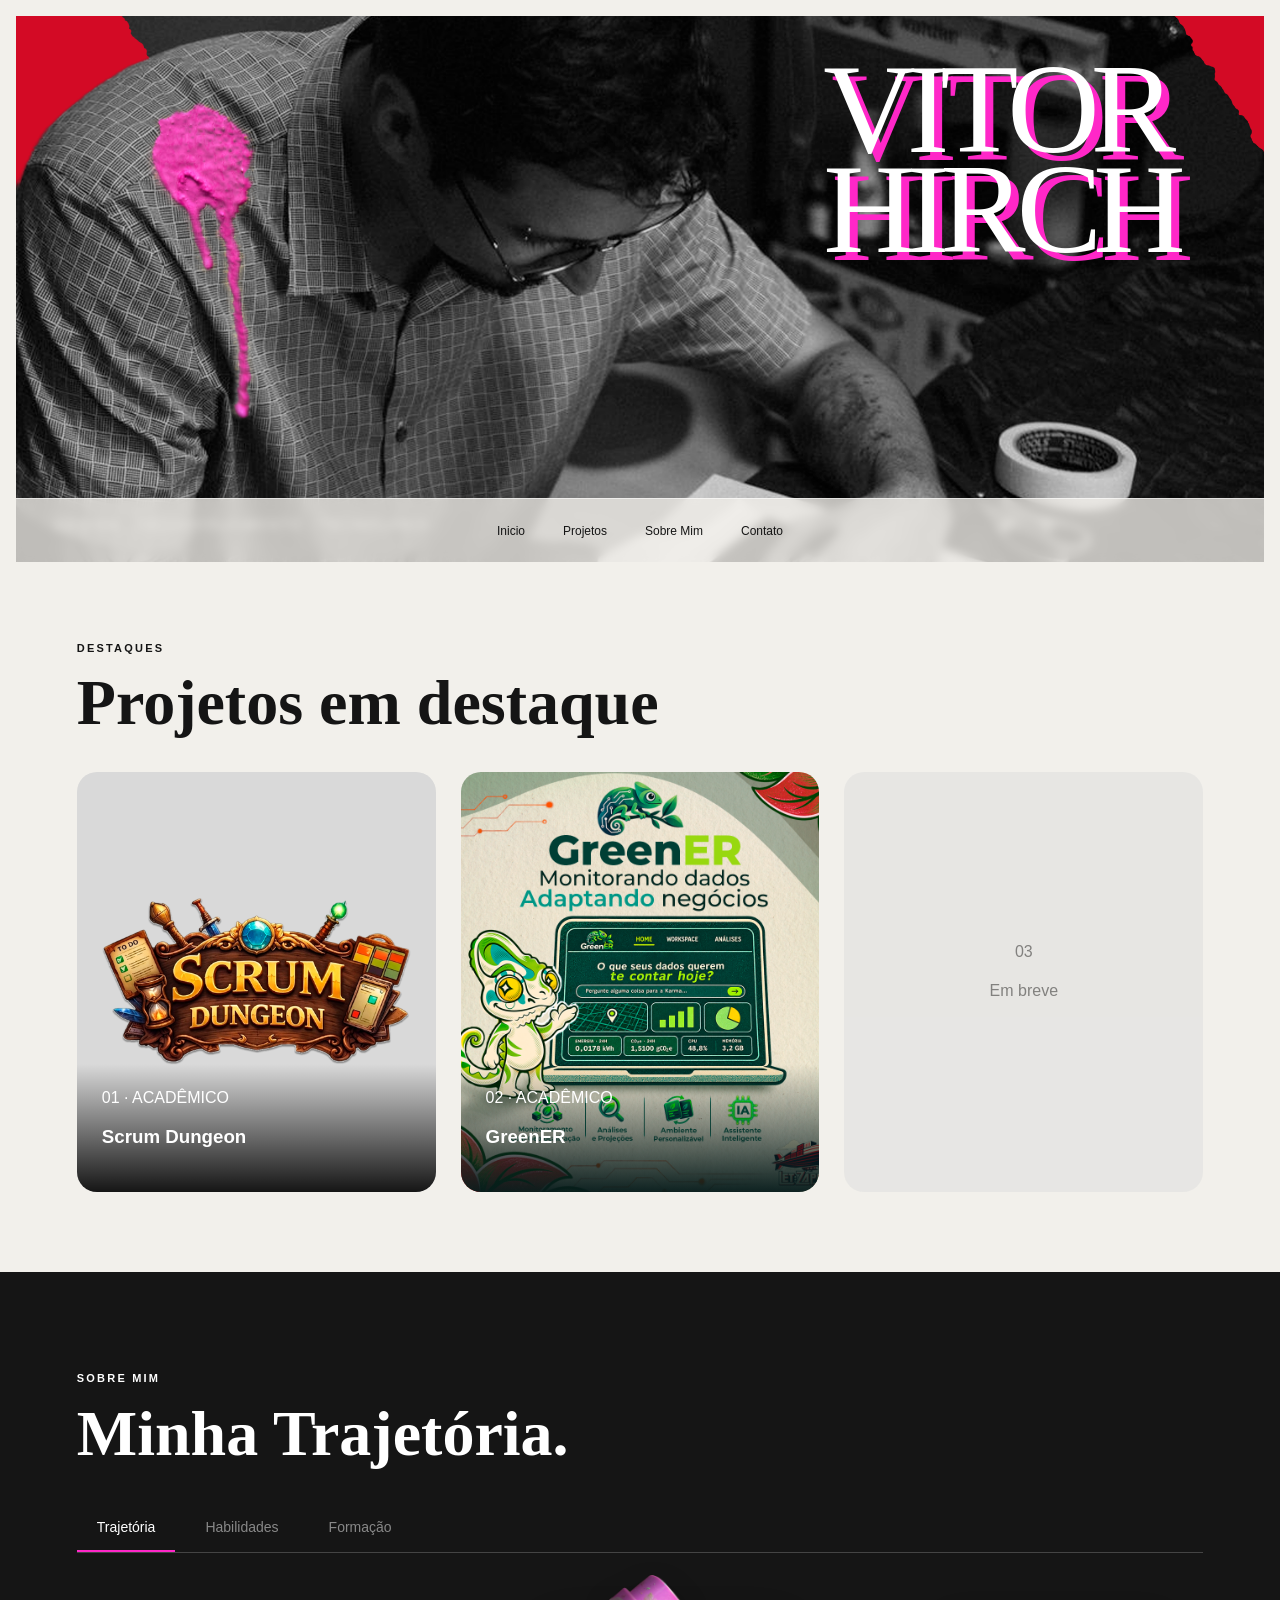
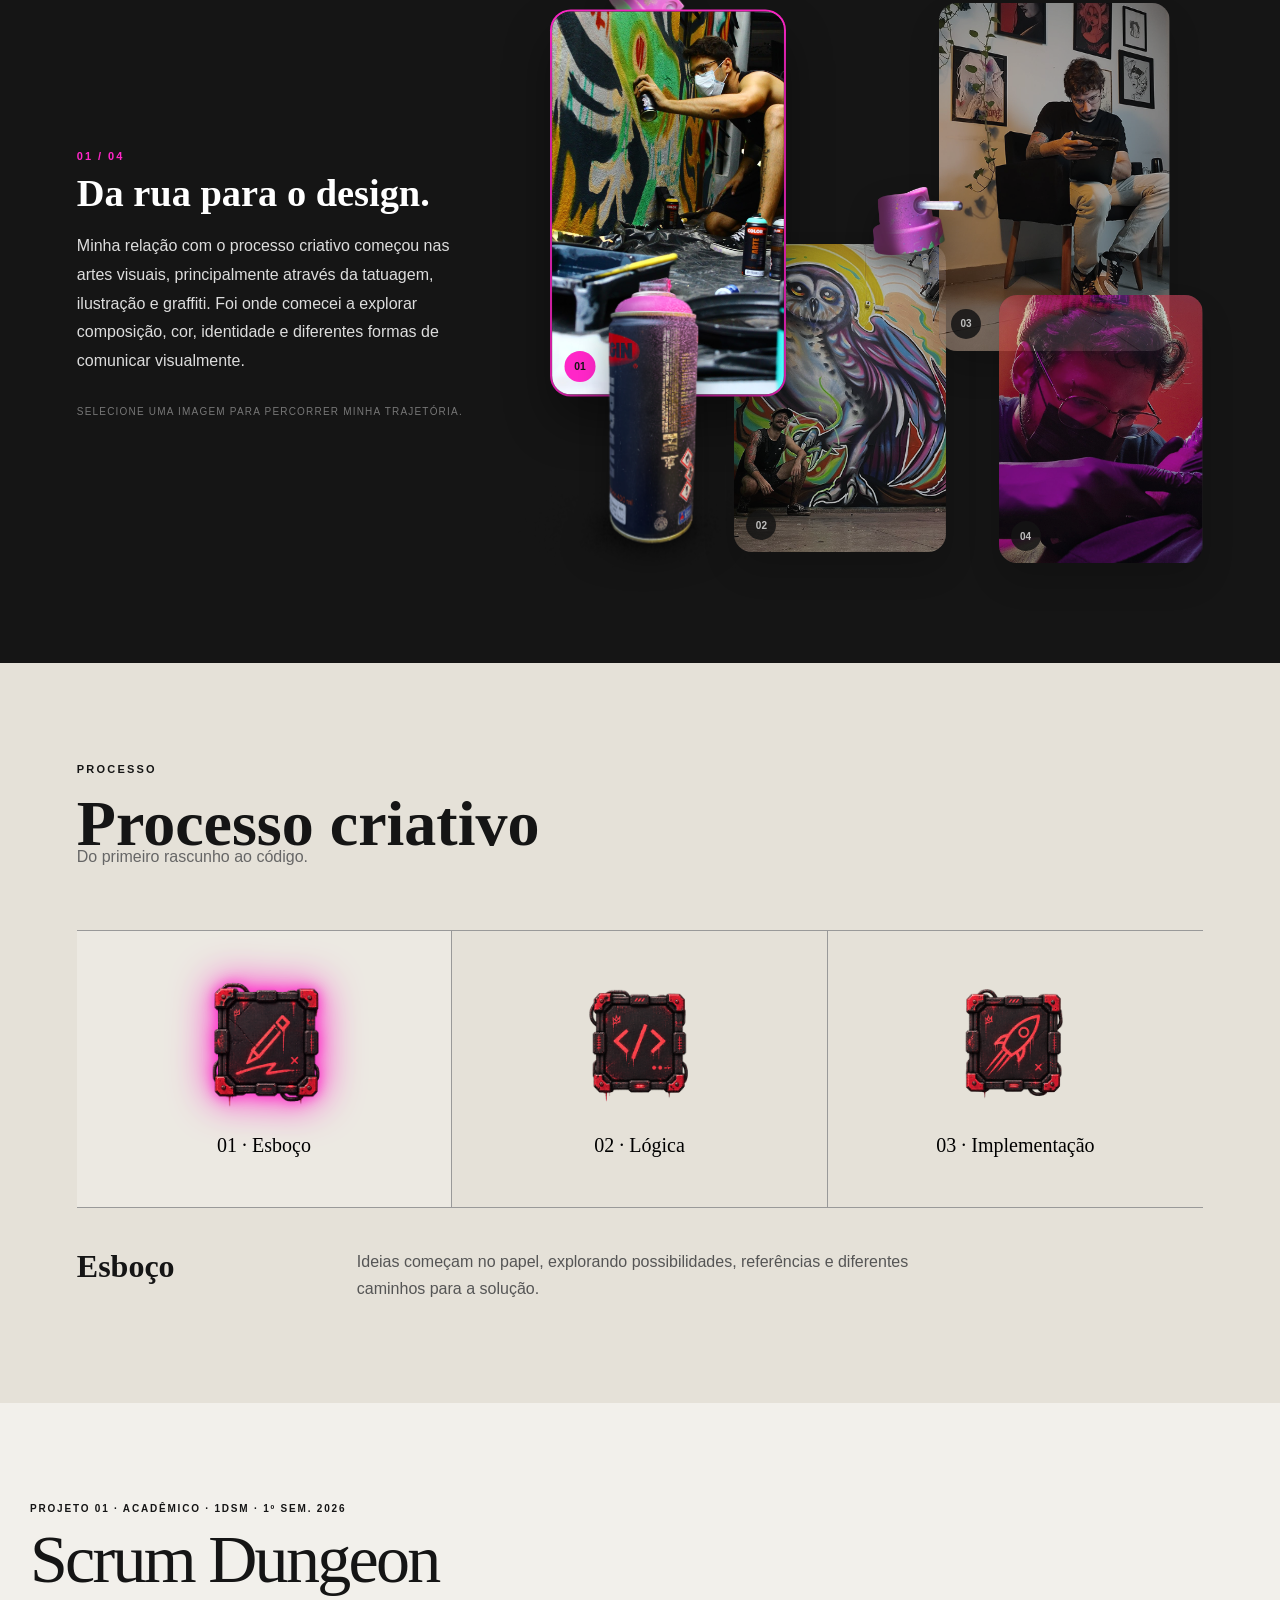
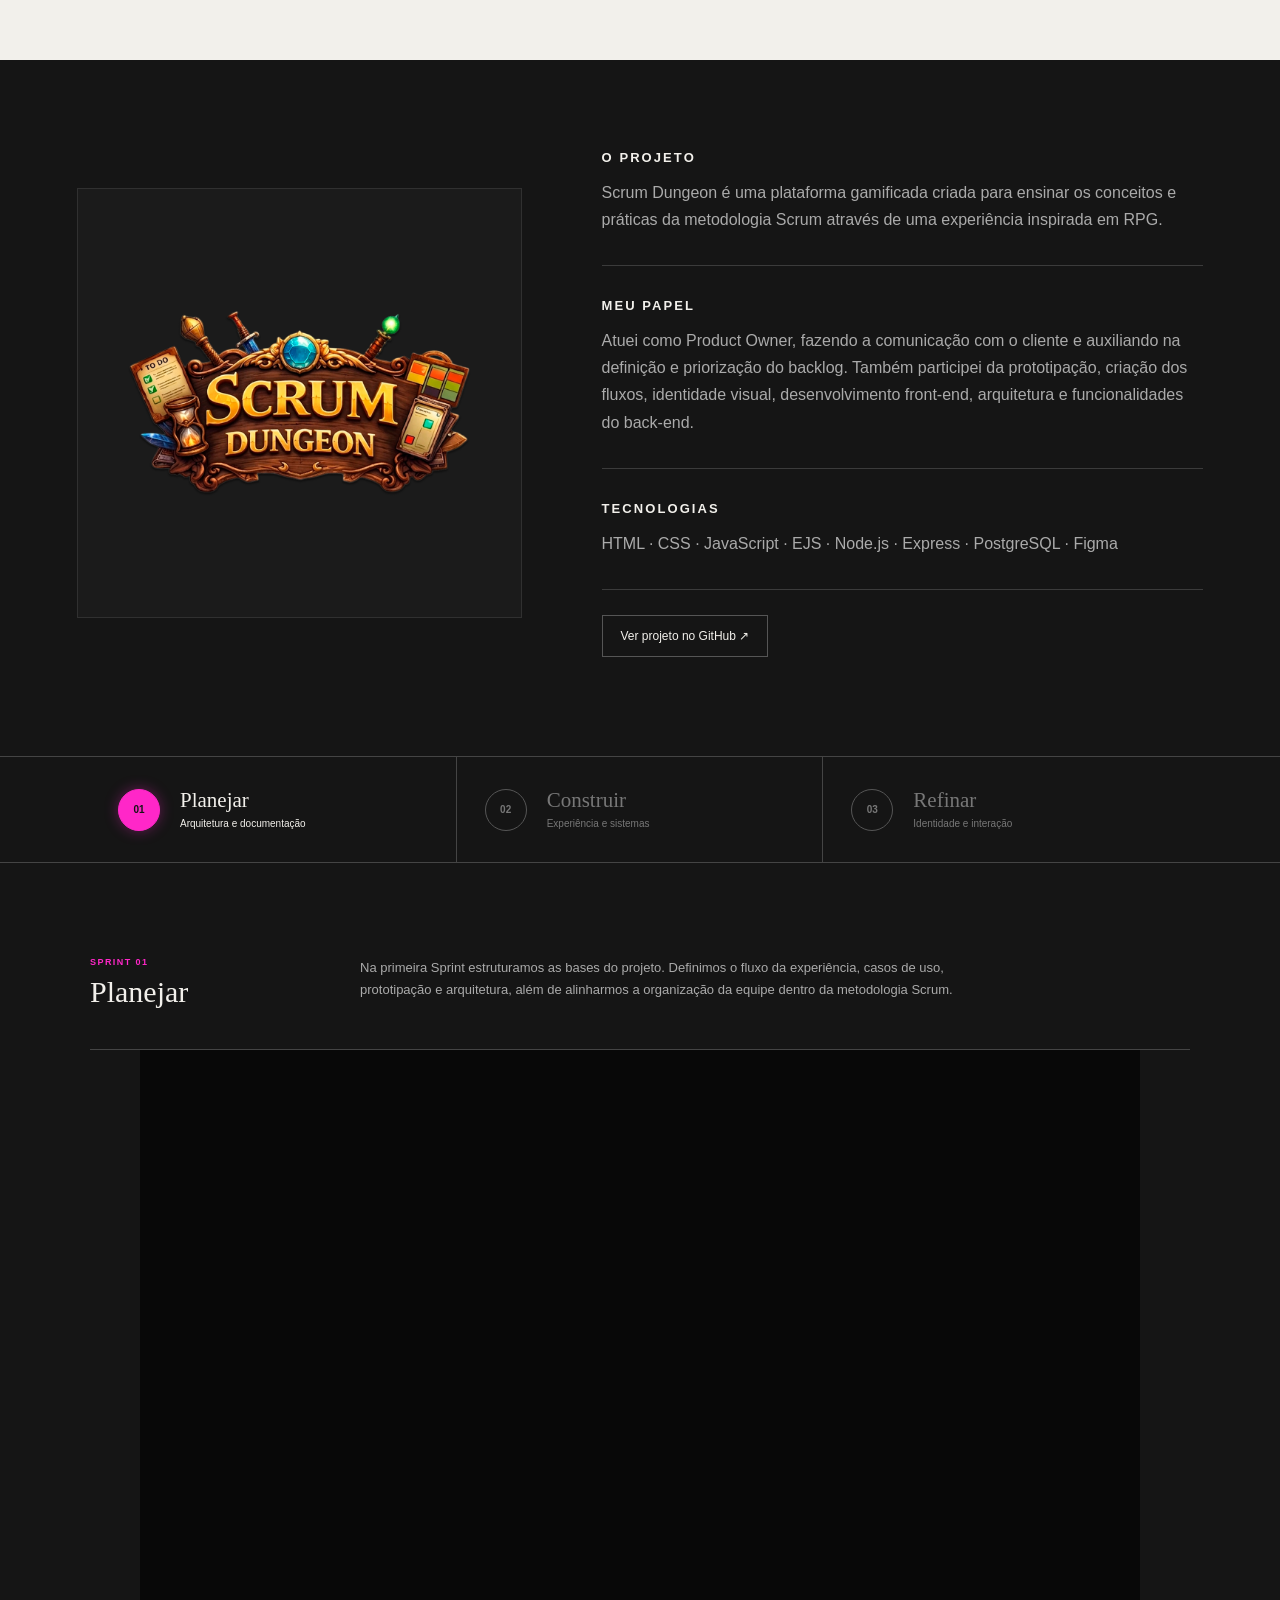
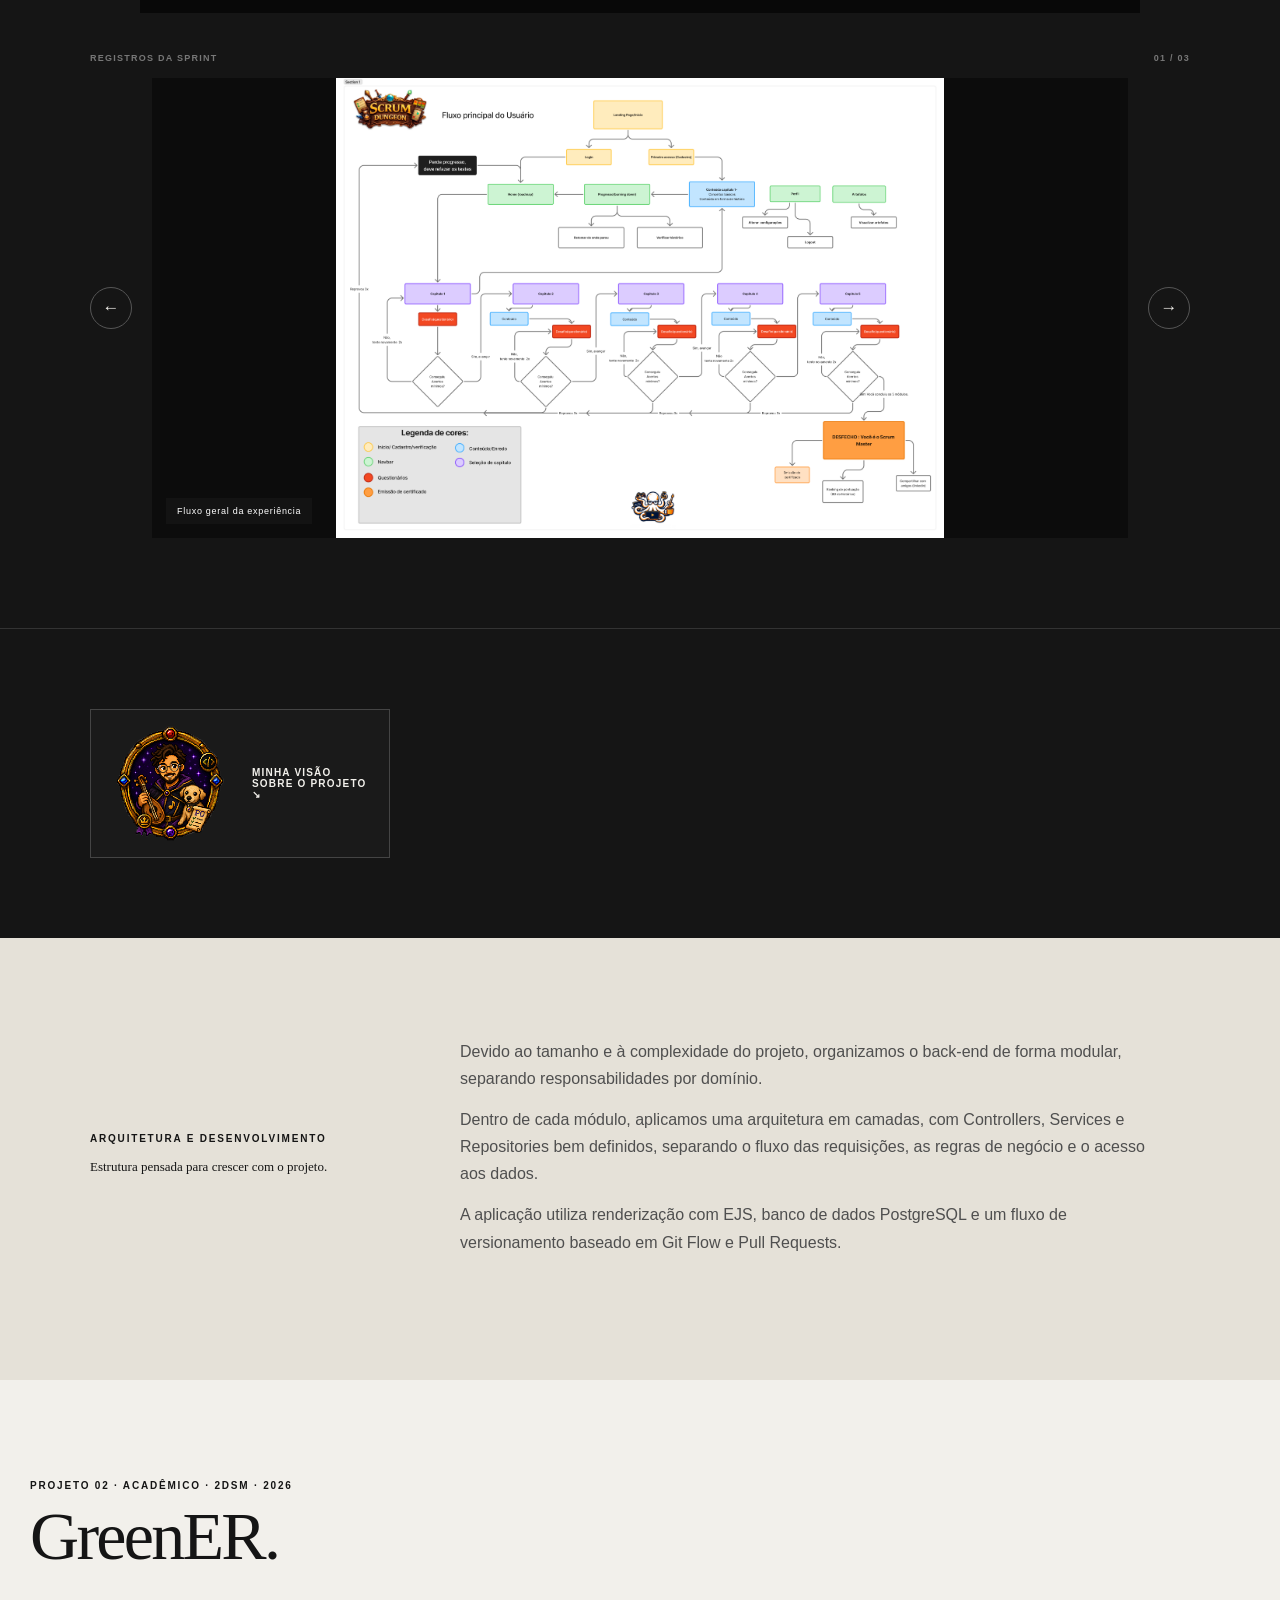
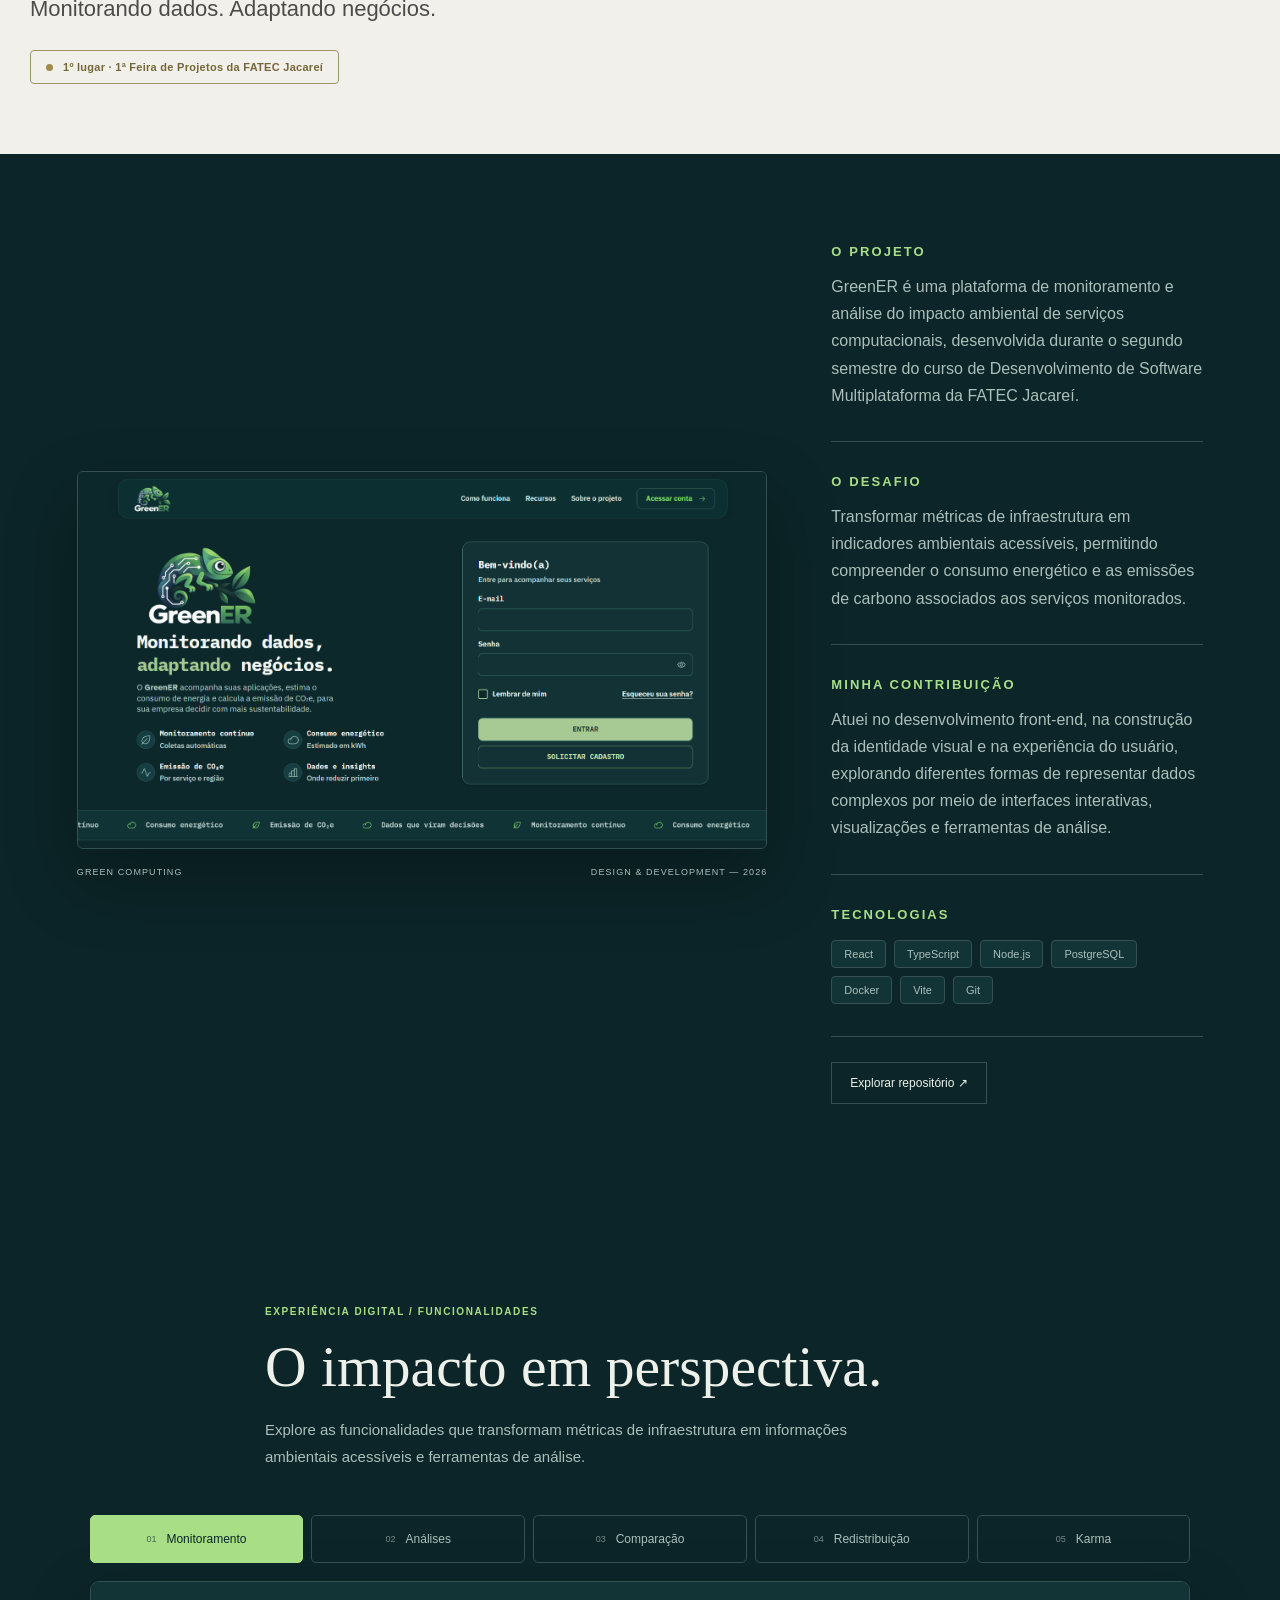
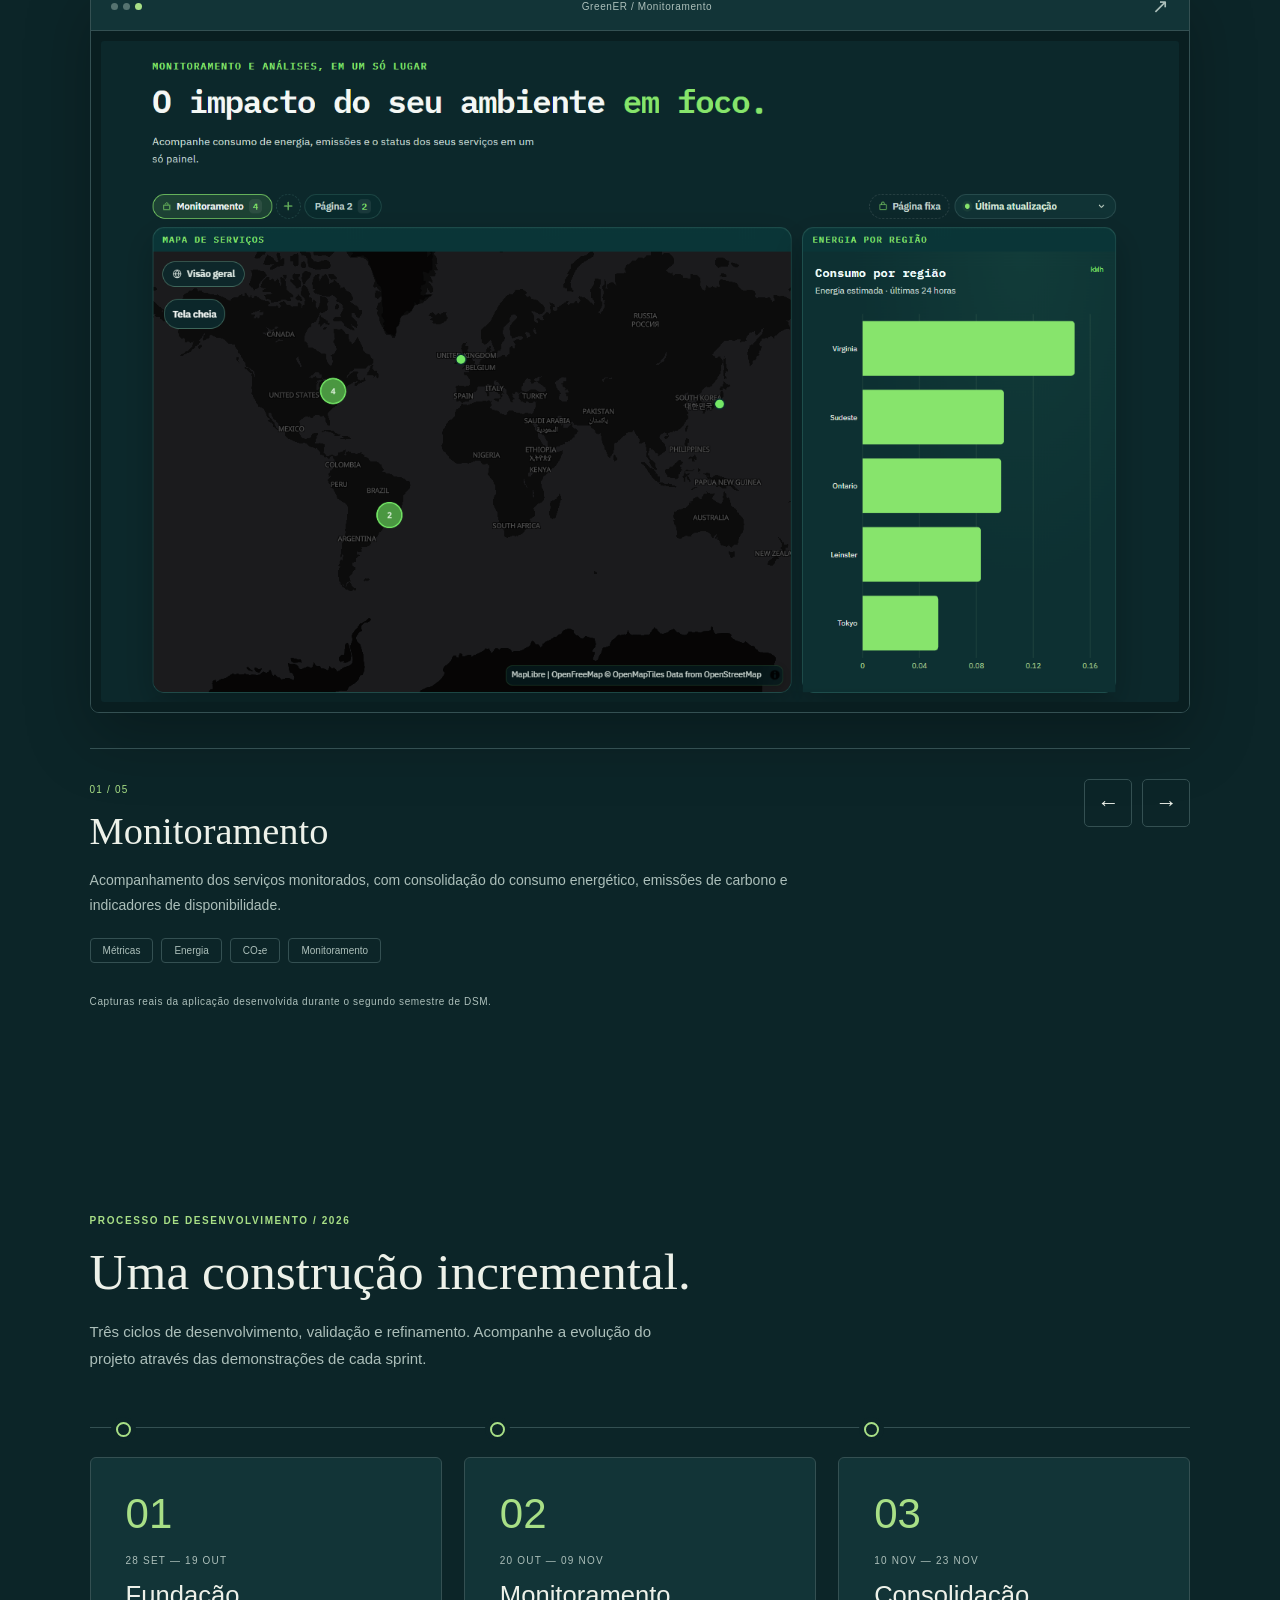
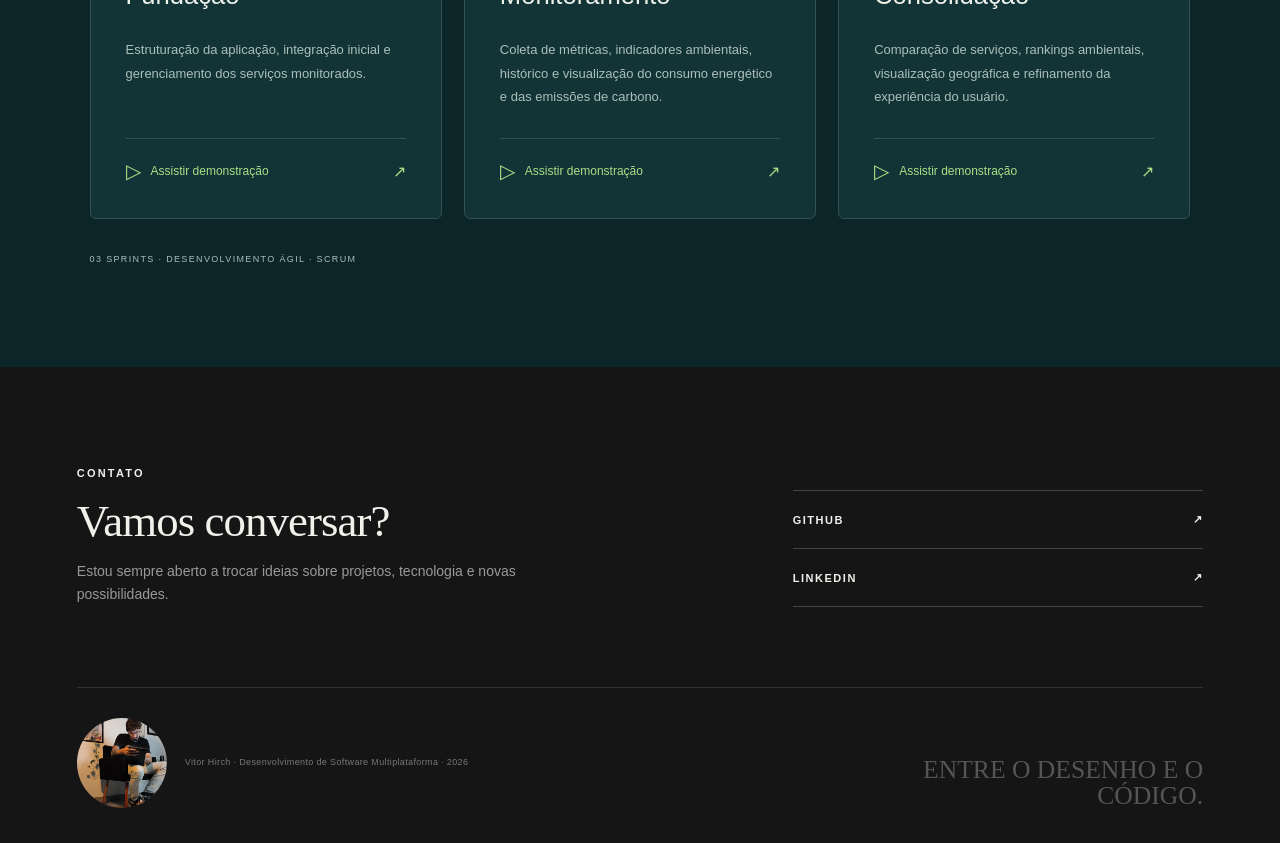
==== commit c18798a6: "feat: adiciona estudo de caso e galeria interativa do GreenER" ====
--- a/docs/index.html
+++ b/docs/index.html
@@ -95,11 +95,30 @@
             </div>
           </a>
 
-          <article class="projeto-card projeto-card-futuro">
-            <span>02</span>
-            <p>Em breve</p>
-          </article>
-
+          <a
+            class="projeto-card projeto-card-ativo projeto-card-greener"
+            href="#projeto-02"
+          >
+            <img
+              src="./assets/Greener/card.png"
+              alt="GreenER — Monitorando dados, adaptando negócios"
+            />
+
+            <div class="card-info">
+              <span>02 · ACADÊMICO</span>
+
+              <h3>GreenER</h3>
+
+              <div class="card-hover">
+                <p>
+                  Plataforma de monitoramento e análise do impacto ambiental de
+                  serviços computacionais.
+                </p>
+
+                <strong>Explorar projeto ↘</strong>
+              </div>
+            </div>
+          </a>
           <article class="projeto-card projeto-card-futuro">
             <span>03</span>
             <p>Em breve</p>
@@ -814,6 +833,440 @@
         </div>
       </section>
 
+      <!-- ========================================
+     PROJETO 02 — GREENER
+========================================= -->
+
+      <section id="projeto-02">
+        <!-- CABEÇALHO EDITORIAL -->
+
+        <div class="projeto-cabecalho">
+          <span class="projeto-numero">
+            PROJETO 02 · ACADÊMICO · 2DSM · 2026
+          </span>
+
+          <h2>GreenER.</h2>
+
+          <p class="greener-subtitulo">
+            Monitorando dados. Adaptando negócios.
+          </p>
+
+          <div class="greener-reconhecimento">
+            <span class="greener-reconhecimento-marcador"></span>
+
+            1º lugar · 1ª Feira de Projetos da FATEC Jacareí
+          </div>
+        </div>
+
+        <!-- APRESENTAÇÃO PRINCIPAL -->
+
+        <div class="projeto-case greener-case">
+          <div class="greener-apresentacao-visual">
+            <img
+              src="./assets/Greener/print-login.png"
+              alt="Interface de login da plataforma GreenER"
+              loading="lazy"
+            />
+
+            <div class="greener-apresentacao-legenda">
+              <span>GREEN COMPUTING</span>
+
+              <span>DESIGN & DEVELOPMENT — 2026</span>
+            </div>
+          </div>
+
+          <div class="projeto-conteudo">
+            <div class="projeto-bloco">
+              <h3>O PROJETO</h3>
+
+              <p>
+                GreenER é uma plataforma de monitoramento e análise do impacto
+                ambiental de serviços computacionais, desenvolvida durante o
+                segundo semestre do curso de Desenvolvimento de Software
+                Multiplataforma da FATEC Jacareí.
+              </p>
+            </div>
+
+            <div class="projeto-bloco">
+              <h3>O DESAFIO</h3>
+
+              <p>
+                Transformar métricas de infraestrutura em indicadores ambientais
+                acessíveis, permitindo compreender o consumo energético e as
+                emissões de carbono associados aos serviços monitorados.
+              </p>
+            </div>
+
+            <div class="projeto-bloco">
+              <h3>MINHA CONTRIBUIÇÃO</h3>
+
+              <p>
+                Atuei no desenvolvimento front-end, na construção da identidade
+                visual e na experiência do usuário, explorando diferentes formas
+                de representar dados complexos por meio de interfaces
+                interativas, visualizações e ferramentas de análise.
+              </p>
+            </div>
+
+            <div class="projeto-bloco">
+              <h3>TECNOLOGIAS</h3>
+
+              <div class="greener-tecnologias">
+                <span>React</span>
+                <span>TypeScript</span>
+                <span>Node.js</span>
+                <span>PostgreSQL</span>
+                <span>Docker</span>
+                <span>Vite</span>
+                <span>Git</span>
+              </div>
+            </div>
+
+            <a
+              class="projeto-link"
+              href="https://github.com/let-zapplin/GreenER"
+              target="_blank"
+              rel="noopener noreferrer"
+            >
+              Explorar repositório ↗
+            </a>
+          </div>
+        </div>
+
+        <!-- ========================================
+     GREENER — EVOLUÇÃO DO PROJETO
+========================================= -->
+
+<!-- ========================================
+     GREENER — EXPERIÊNCIA DIGITAL
+========================================= -->
+
+<section class="greener-experiencia" id="greener-experiencia">
+
+  <header class="greener-experiencia-cabecalho">
+
+    <span class="greener-kicker">
+      EXPERIÊNCIA DIGITAL / FUNCIONALIDADES
+    </span>
+
+    <h3>O impacto em perspectiva.</h3>
+
+    <p>
+      Explore as funcionalidades que transformam
+      métricas de infraestrutura em informações
+      ambientais acessíveis e ferramentas de análise.
+    </p>
+
+  </header>
+
+  <div class="greener-demo" id="greener-demo">
+
+    <!-- SELETORES PRINCIPAIS -->
+
+    <nav
+      class="greener-demo-nav"
+      aria-label="Funcionalidades do GreenER"
+    >
+
+      <button
+        type="button"
+        class="greener-demo-tab ativo"
+        data-feature="monitoramento"
+        aria-pressed="true"
+      >
+        <span>01</span>
+        Monitoramento
+      </button>
+
+      <button
+        type="button"
+        class="greener-demo-tab"
+        data-feature="analise"
+        aria-pressed="false"
+      >
+        <span>02</span>
+        Análises
+      </button>
+
+      <button
+        type="button"
+        class="greener-demo-tab"
+        data-feature="comparacao"
+        aria-pressed="false"
+      >
+        <span>03</span>
+        Comparação
+      </button>
+
+      <button
+        type="button"
+        class="greener-demo-tab"
+        data-feature="redistribuicao"
+        aria-pressed="false"
+      >
+        <span>04</span>
+        Redistribuição
+      </button>
+
+      <button
+        type="button"
+        class="greener-demo-tab"
+        data-feature="karma"
+        aria-pressed="false"
+      >
+        <span>05</span>
+        Karma
+      </button>
+
+    </nav>
+
+    <!-- MOLDURA DA INTERFACE -->
+
+    <div class="greener-demo-window">
+
+      <div class="greener-demo-toolbar">
+
+        <div class="greener-demo-dots" aria-hidden="true">
+          <span></span>
+          <span></span>
+          <span></span>
+        </div>
+
+        <span id="greener-demo-path">
+          GreenER / Monitoramento
+        </span>
+
+        <a
+          id="greener-demo-expand"
+          href="./assets/Greener/print-monitoramento.png"
+          target="_blank"
+          rel="noopener noreferrer"
+          aria-label="Visualizar imagem em tamanho original"
+          title="Ampliar imagem"
+        >
+          ↗
+        </a>
+
+      </div>
+
+      <div class="greener-demo-screen">
+
+        <img
+          id="greener-demo-image"
+          src="./assets/Greener/print-monitoramento.png"
+          alt="Interface de monitoramento do GreenER"
+          loading="lazy"
+        />
+
+      </div>
+
+    </div>
+
+    <!-- SELETORES SECUNDÁRIOS -->
+
+    <div
+      class="greener-demo-variants"
+      id="greener-demo-variants"
+      aria-label="Visualizações alternativas da funcionalidade"
+      hidden
+    >
+    </div>
+
+    <!-- DESCRIÇÃO DA FUNCIONALIDADE -->
+
+    <div class="greener-demo-footer">
+
+      <div
+        class="greener-demo-description"
+        aria-live="polite"
+      >
+
+        <span
+          class="greener-demo-counter"
+          id="greener-demo-counter"
+        >
+          01 / 05
+        </span>
+
+        <h4 id="greener-demo-title">
+          Monitoramento
+        </h4>
+
+        <p id="greener-demo-text">
+          Acompanhamento dos serviços monitorados,
+          com consolidação do consumo energético,
+          emissões de carbono e indicadores de
+          disponibilidade.
+        </p>
+
+        <div
+          class="greener-demo-tags"
+          id="greener-demo-tags"
+        >
+          <span>Métricas</span>
+          <span>Energia</span>
+          <span>CO₂e</span>
+        </div>
+
+      </div>
+
+      <!-- NAVEGAÇÃO -->
+
+      <div class="greener-demo-controls">
+
+        <button
+          type="button"
+          id="greener-demo-prev"
+          aria-label="Funcionalidade anterior"
+        >
+          ←
+        </button>
+
+        <button
+          type="button"
+          id="greener-demo-next"
+          aria-label="Próxima funcionalidade"
+        >
+          →
+        </button>
+
+      </div>
+
+    </div>
+
+  </div>
+
+  <p class="greener-demo-caption">
+    Capturas reais da aplicação desenvolvida durante
+    o segundo semestre de DSM.
+  </p>
+
+</section>
+
+<div class="greener-evolucao">
+
+  <header class="greener-evolucao-cabecalho">
+
+    <span class="greener-kicker">
+      PROCESSO DE DESENVOLVIMENTO / 2026
+    </span>
+
+    <h3>Uma construção incremental.</h3>
+
+    <p>
+      Três ciclos de desenvolvimento, validação e
+      refinamento. Acompanhe a evolução do projeto
+      através das demonstrações de cada sprint.
+    </p>
+
+  </header>
+
+  <div class="greener-sprints">
+
+    <!-- SPRINT 01 -->
+
+    <article class="greener-sprint">
+
+      <span class="greener-sprint-numero">01</span>
+
+      <span class="greener-sprint-periodo">
+        28 SET — 19 OUT
+      </span>
+
+      <h4>Fundação</h4>
+
+      <p>
+        Estruturação da aplicação, integração inicial
+        e gerenciamento dos serviços monitorados.
+      </p>
+
+      <a
+        href="https://www.youtube.com/watch?v=pGdiciJxTPw"
+        target="_blank"
+        rel="noopener noreferrer"
+        class="greener-sprint-link"
+        aria-label="Assistir à demonstração da Sprint 1"
+      >
+        <span aria-hidden="true">▷</span>
+        Assistir demonstração
+        <span aria-hidden="true">↗</span>
+      </a>
+
+    </article>
+
+    <!-- SPRINT 02 -->
+
+    <article class="greener-sprint">
+
+      <span class="greener-sprint-numero">02</span>
+
+      <span class="greener-sprint-periodo">
+        20 OUT — 09 NOV
+      </span>
+
+      <h4>Monitoramento</h4>
+
+      <p>
+        Coleta de métricas, indicadores ambientais,
+        histórico e visualização do consumo energético
+        e das emissões de carbono.
+      </p>
+
+      <a
+        href="https://www.youtube.com/watch?v=qW38NnthF8Q"
+        target="_blank"
+        rel="noopener noreferrer"
+        class="greener-sprint-link"
+        aria-label="Assistir à demonstração da Sprint 2"
+      >
+        <span aria-hidden="true">▷</span>
+        Assistir demonstração
+        <span aria-hidden="true">↗</span>
+      </a>
+
+    </article>
+
+    <!-- SPRINT 03 -->
+
+    <article class="greener-sprint">
+
+      <span class="greener-sprint-numero">03</span>
+
+      <span class="greener-sprint-periodo">
+        10 NOV — 23 NOV
+      </span>
+
+      <h4>Consolidação</h4>
+
+      <p>
+        Comparação de serviços, rankings ambientais,
+        visualização geográfica e refinamento da
+        experiência do usuário.
+      </p>
+
+      <a
+        href="https://www.youtube.com/watch?v=eA8kPQe3600"
+        target="_blank"
+        rel="noopener noreferrer"
+        class="greener-sprint-link"
+        aria-label="Assistir à demonstração da Sprint 3"
+      >
+        <span aria-hidden="true">▷</span>
+        Assistir demonstração
+        <span aria-hidden="true">↗</span>
+      </a>
+
+    </article>
+
+  </div>
+
+  <footer class="greener-evolucao-rodape">
+    03 SPRINTS · DESENVOLVIMENTO ÁGIL · SCRUM
+  </footer>
+
+</div>
+      </section>
+
       <div class="scrum-lightbox" id="scrum-lightbox" aria-hidden="true">
         <button
           class="scrum-lightbox-fechar"
--- a/docs/style.css
+++ b/docs/style.css
@@ -1546,7 +1546,7 @@
   margin: 15px 0 0;
 
   font-family: Georgia, "Times New Roman", serif;
-  font-size: clamp(54px, 8vw, 120px);
+  font-size: clamp(38px, 8vw, 68px);
   font-weight: 400;
   line-height: 0.9;
   letter-spacing: -0.04em;
@@ -2698,6 +2698,956 @@
   color: var(--cor-destaque);
 }
 
+/* ========================================
+   GREENER — CARD DE DESTAQUE
+======================================== */
+
+.projeto-card-greener {
+  background: #102e30;
+}
+
+.projeto-card-greener > img {
+  padding: 0;
+
+  object-fit: cover;
+  object-position: center;
+
+  transition: transform 0.5s ease;
+}
+
+.projeto-card-greener:hover > img {
+  transform: scale(1.04);
+}
+
+.projeto-card-greener .card-info {
+  background: linear-gradient(
+    transparent,
+    rgba(7, 28, 28, 0.97)
+  );
+}
+
+.projeto-card-greener .card-hover strong {
+  color: #a8df86;
+}
+
+/* ========================================
+   GREENER — VARIÁVEIS E ESTRUTURA
+======================================== */
+
+#projeto-02 {
+  --scrum-largura: 1400px;
+  --scrum-conteudo: 1100px;
+
+  --greener-fundo: #0c2528;
+  --greener-superficie: #123437;
+  --greener-destaque: #a8df86;
+  --greener-texto: #edf1e9;
+  --greener-texto-secundario: #acbfba;
+  --greener-borda: #345052;
+
+  padding: 100px 0 0;
+
+  background: var(--cor-fundo);
+  color: var(--cor-texto);
+
+  scroll-margin-top: 80px;
+}
+
+
+/* ========================================
+   CABEÇALHO EDITORIAL
+======================================== */
+
+#projeto-02 .projeto-cabecalho h2 {
+  margin: 15px 0 0;
+
+  font-family: Georgia, "Times New Roman", serif;
+  font-size: clamp(38px, 8vw, 68px);
+  font-weight: 400;
+  line-height: 0.9;
+  letter-spacing: -0.04em;
+}
+
+.greener-subtitulo {
+  margin: 25px 0 0;
+
+  font-size: clamp(16px, 2vw, 22px);
+  line-height: 1.5;
+
+  opacity: 0.75;
+}
+
+
+/* ========================================
+   RECONHECIMENTO ACADÊMICO
+======================================== */
+
+.greener-reconhecimento {
+  display: inline-flex;
+
+  align-items: center;
+  gap: 10px;
+
+  margin-top: 25px;
+  padding: 10px 15px;
+
+  border: 1px solid #9e946c;
+  border-radius: 4px;
+
+  color: #746638;
+
+  font-size: 11px;
+  font-weight: 600;
+  letter-spacing: 0.025em;
+}
+
+.greener-reconhecimento-marcador {
+  width: 7px;
+  height: 7px;
+
+  flex-shrink: 0;
+
+  border-radius: 50%;
+  background: #a08b49;
+}
+
+
+/* ========================================
+   APRESENTAÇÃO PRINCIPAL
+======================================== */
+
+.greener-case {
+  grid-template-columns:
+    minmax(0, 1.3fr)
+    minmax(0, 0.7fr);
+
+  gap: clamp(35px, 5vw, 80px);
+
+  background: var(--greener-fundo);
+  color: var(--greener-texto);
+}
+
+.greener-apresentacao-visual {
+  min-width: 0;
+}
+
+.greener-apresentacao-visual > img {
+  display: block;
+
+  width: 100%;
+  height: auto;
+
+  border: 1px solid var(--greener-borda);
+  border-radius: 6px;
+
+  box-shadow:
+    0 30px 70px rgba(0, 0, 0, 0.25);
+}
+
+.greener-apresentacao-legenda {
+  display: flex;
+
+  justify-content: space-between;
+  flex-wrap: wrap;
+  gap: 10px;
+
+  margin-top: 18px;
+
+  color: var(--greener-texto-secundario);
+
+  font-size: 9px;
+  letter-spacing: 0.12em;
+}
+
+
+/* ========================================
+   CONTEÚDO TEXTUAL
+======================================== */
+
+#projeto-02 .projeto-bloco {
+  border-color: var(--greener-borda);
+}
+
+#projeto-02 .projeto-bloco h3 {
+  color: var(--greener-destaque);
+}
+
+#projeto-02 .projeto-bloco p {
+  color: var(--greener-texto-secundario);
+}
+
+#projeto-02 .projeto-link {
+  border-color: var(--greener-borda);
+
+  color: var(--greener-texto);
+
+  transition:
+    background 0.3s ease,
+    color 0.3s ease,
+    border-color 0.3s ease;
+}
+
+#projeto-02 .projeto-link:hover {
+  background: var(--greener-destaque);
+
+  border-color: var(--greener-destaque);
+
+  color: var(--greener-fundo);
+}
+
+
+/* ========================================
+   TECNOLOGIAS
+======================================== */
+
+.greener-tecnologias {
+  display: flex;
+
+  flex-wrap: wrap;
+  gap: 8px;
+
+  margin-top: 18px;
+}
+
+.greener-tecnologias > span {
+  padding: 7px 12px;
+
+  border: 1px solid var(--greener-borda);
+  border-radius: 4px;
+
+  background: var(--greener-superficie);
+  color: var(--greener-texto-secundario);
+
+  font-size: 11px;
+}
+
+/* ========================================
+   GREENER — EVOLUÇÃO DO PROJETO
+======================================== */
+
+.greener-evolucao {
+  padding:
+    clamp(60px, 8vw, 110px)
+    clamp(25px, 7vw, 100px);
+
+  background: var(--greener-fundo);
+  color: var(--greener-texto);
+}
+
+
+/* ========================================
+   CABEÇALHO
+======================================== */
+
+.greener-evolucao-cabecalho {
+  max-width: 750px;
+  margin-bottom: 55px;
+}
+
+.greener-kicker {
+  display: block;
+
+  font-size: 10px;
+  font-weight: 600;
+  letter-spacing: 0.16em;
+
+  color: var(--greener-destaque);
+}
+
+.greener-evolucao-cabecalho h3 {
+  margin: 18px 0;
+
+  font-family: Georgia, "Times New Roman", serif;
+  font-size: clamp(32px, 4vw, 58px);
+  font-weight: 400;
+  line-height: 1.1;
+}
+
+.greener-evolucao-cabecalho p {
+  max-width: 600px;
+
+  font-size: 15px;
+  line-height: 1.8;
+
+  color: var(--greener-texto-secundario);
+}
+
+
+/* ========================================
+   LINHA DO TEMPO
+======================================== */
+
+.greener-sprints {
+  position: relative;
+
+  display: grid;
+  grid-template-columns: repeat(3, minmax(0, 1fr));
+
+  gap: 22px;
+
+  padding-top: 30px;
+}
+
+/* Linha que conecta as três sprints */
+
+.greener-sprints::before {
+  content: "";
+
+  position: absolute;
+
+  top: 0;
+  left: 0;
+  right: 0;
+
+  height: 1px;
+
+  background: var(--greener-borda);
+}
+
+
+/* ========================================
+   CARD DE CADA SPRINT
+======================================== */
+
+.greener-sprint {
+  position: relative;
+
+  display: flex;
+  flex-direction: column;
+
+  min-width: 0;
+
+  padding: clamp(20px, 3vw, 35px);
+
+  border: 1px solid var(--greener-borda);
+  border-radius: 6px;
+
+  background: var(--greener-superficie);
+
+  transition:
+    border-color 0.3s ease,
+    transform 0.3s ease;
+}
+
+/* Marcador da linha do tempo */
+
+.greener-sprint::before {
+  content: "";
+
+  position: absolute;
+
+  top: -36px;
+  left: 25px;
+
+  width: 11px;
+  height: 11px;
+
+  border: 2px solid var(--greener-destaque);
+  border-radius: 50%;
+
+  background: var(--greener-fundo);
+
+  box-shadow: 0 0 0 5px var(--greener-fundo);
+}
+
+.greener-sprint:hover {
+  border-color: var(--greener-destaque);
+}
+
+.greener-sprint:hover::before {
+  background: var(--greener-destaque);
+}
+
+
+/* ========================================
+   INFORMAÇÕES DAS SPRINTS
+======================================== */
+
+.greener-sprint-numero {
+  display: block;
+
+  margin-bottom: 20px;
+
+  font-size: 42px;
+  font-weight: 300;
+  line-height: 1;
+
+  color: var(--greener-destaque);
+}
+
+.greener-sprint-periodo {
+  font-size: 10px;
+  letter-spacing: 0.12em;
+
+  color: var(--greener-texto-secundario);
+}
+
+.greener-sprint h4 {
+  margin: 15px 0;
+
+  font-size: clamp(20px, 2vw, 28px);
+  font-weight: 500;
+
+  color: var(--greener-texto);
+}
+
+.greener-sprint p {
+  margin-bottom: 30px;
+
+  font-size: 13px;
+  line-height: 1.8;
+
+  color: var(--greener-texto-secundario);
+}
+
+
+/* ========================================
+   LINK PARA DEMONSTRAÇÃO
+======================================== */
+
+.greener-sprint-link {
+  display: flex;
+
+  align-items: center;
+  gap: 10px;
+
+  margin-top: auto;
+  padding-top: 20px;
+
+  border-top: 1px solid var(--greener-borda);
+
+  font-size: 12px;
+  font-weight: 500;
+  text-decoration: none;
+
+  color: var(--greener-destaque);
+
+  transition: opacity 0.25s ease;
+}
+
+.greener-sprint-link > span:first-child {
+  font-size: 20px;
+}
+
+.greener-sprint-link > span:last-child {
+  margin-left: auto;
+  font-size: 16px;
+}
+
+.greener-sprint-link:hover {
+  opacity: 0.7;
+}
+
+.greener-sprint-link:focus-visible {
+  outline: 2px solid var(--greener-destaque);
+  outline-offset: 6px;
+}
+
+
+/* ========================================
+   RODAPÉ DA LINHA DO TEMPO
+======================================== */
+
+.greener-evolucao-rodape {
+  margin-top: 35px;
+
+  font-size: 9px;
+  letter-spacing: 0.15em;
+
+  color: var(--greener-texto-secundario);
+}
+
+
+/* ========================================
+   RESPONSIVIDADE
+======================================== */
+
+@media (max-width: 800px) {
+
+  .greener-sprints {
+    grid-template-columns: 1fr;
+
+    gap: 22px;
+
+    padding-top: 0;
+    padding-left: 25px;
+  }
+
+  /* Linha do tempo vertical */
+
+  .greener-sprints::before {
+    top: 0;
+    bottom: 0;
+    left: 0;
+    right: auto;
+
+    width: 1px;
+    height: auto;
+  }
+
+  .greener-sprint::before {
+    top: 30px;
+    left: -33px;
+  }
+
+  .greener-sprint-numero {
+    font-size: 36px;
+  }
+}
+
+@media (prefers-reduced-motion: reduce) {
+
+  .greener-sprint,
+  .greener-sprint-link {
+    transition: none;
+  }
+}
+
+/* ========================================
+   GREENER — EXPERIÊNCIA DIGITAL
+======================================== */
+
+.greener-experiencia {
+  padding:
+    clamp(60px, 8vw, 110px)
+    clamp(25px, 7vw, 100px);
+
+  background: var(--greener-fundo);
+  color: var(--greener-texto);
+}
+
+.greener-experiencia-cabecalho {
+  max-width: 750px;
+  margin: 0 auto 45px;
+}
+
+.greener-experiencia-cabecalho h3 {
+  margin: 18px 0;
+
+  font-family: Georgia, "Times New Roman", serif;
+  font-size: clamp(34px, 4.5vw, 64px);
+  font-weight: 400;
+  line-height: 1.1;
+}
+
+.greener-experiencia-cabecalho p {
+  max-width: 600px;
+
+  color: var(--greener-texto-secundario);
+
+  font-size: 15px;
+  line-height: 1.8;
+}
+
+
+/* ========================================
+   CONTAINER DA DEMONSTRAÇÃO
+======================================== */
+
+.greener-demo {
+  width: 100%;
+  max-width: 1200px;
+
+  margin: 0 auto;
+}
+
+/* ========================================
+   NAVEGAÇÃO PRINCIPAL
+======================================== */
+
+.greener-demo-nav {
+  display: grid;
+
+  grid-template-columns: repeat(5, minmax(0, 1fr));
+
+  gap: 8px;
+  margin-bottom: 18px;
+}
+
+.greener-demo-tab {
+  display: flex;
+
+  align-items: center;
+  justify-content: center;
+
+  gap: 10px;
+
+  min-width: 0;
+  padding: 16px 10px;
+
+  border: 1px solid var(--greener-borda);
+  border-radius: 5px;
+
+  background: transparent;
+  color: var(--greener-texto-secundario);
+
+  font-family: inherit;
+  font-size: 12px;
+  font-weight: 500;
+
+  cursor: pointer;
+
+  transition:
+    background 0.25s ease,
+    border-color 0.25s ease,
+    color 0.25s ease;
+}
+
+.greener-demo-tab > span {
+  font-size: 9px;
+  opacity: 0.65;
+}
+
+.greener-demo-tab:hover {
+  background: var(--greener-superficie);
+  color: var(--greener-texto);
+}
+
+.greener-demo-tab.ativo {
+  background: var(--greener-destaque);
+  border-color: var(--greener-destaque);
+
+  color: var(--greener-fundo);
+}
+
+/* ========================================
+   MOLDURA DA INTERFACE
+======================================== */
+
+.greener-demo-window {
+  overflow: hidden;
+
+  border: 1px solid var(--greener-borda);
+  border-radius: 9px;
+
+  background: #091e20;
+
+  box-shadow:
+    0 25px 65px rgba(0, 0, 0, 0.25);
+}
+
+.greener-demo-toolbar {
+  display: flex;
+
+  align-items: center;
+  justify-content: space-between;
+
+  gap: 15px;
+
+  padding: 14px 20px;
+
+  border-bottom: 1px solid var(--greener-borda);
+
+  background: var(--greener-superficie);
+}
+
+.greener-demo-toolbar > span {
+  font-size: 10px;
+  letter-spacing: 0.06em;
+
+  color: var(--greener-texto-secundario);
+}
+
+.greener-demo-dots {
+  display: flex;
+  gap: 5px;
+}
+
+.greener-demo-dots > span {
+  width: 7px;
+  height: 7px;
+
+  border-radius: 50%;
+
+  background: #557370;
+}
+
+.greener-demo-dots > span:last-child {
+  background: var(--greener-destaque);
+}
+
+#greener-demo-expand {
+  color: var(--greener-texto-secundario);
+
+  font-size: 20px;
+  line-height: 1;
+  text-decoration: none;
+
+  transition: color 0.25s ease;
+}
+
+#greener-demo-expand:hover {
+  color: var(--greener-destaque);
+}
+
+
+/* ========================================
+   ÁREA DE VISUALIZAÇÃO
+======================================== */
+
+.greener-demo-screen {
+  display: grid;
+  place-items: center;
+
+  width: 100%;
+  aspect-ratio: 16 / 9;
+
+  padding: 10px;
+
+  background: #091e20;
+}
+
+.greener-demo-screen > img {
+  display: block;
+
+  width: 100%;
+  height: 100%;
+
+  object-fit: contain;
+
+  border-radius: 3px;
+
+  animation: greener-demo-entrada 0.35s ease both;
+}
+
+@keyframes greener-demo-entrada {
+  from {
+    opacity: 0.5;
+    transform: translateY(5px);
+  }
+
+  to {
+    opacity: 1;
+    transform: translateY(0);
+  }
+}
+
+/* ========================================
+   VARIAÇÕES DE VISUALIZAÇÃO
+======================================== */
+
+.greener-demo-variants {
+  display: flex;
+
+  justify-content: center;
+  flex-wrap: wrap;
+
+  gap: 8px;
+
+  margin-top: 18px;
+}
+
+.greener-demo-variants[hidden] {
+  display: none;
+}
+
+.greener-demo-variant {
+  padding: 8px 16px;
+
+  border: 1px solid var(--greener-borda);
+  border-radius: 4px;
+
+  background: transparent;
+  color: var(--greener-texto-secundario);
+
+  font-family: inherit;
+  font-size: 11px;
+
+  cursor: pointer;
+
+  transition:
+    border-color 0.25s ease,
+    color 0.25s ease,
+    background 0.25s ease;
+}
+
+.greener-demo-variant:hover {
+  border-color: var(--greener-destaque);
+}
+
+.greener-demo-variant.ativo {
+  border-color: var(--greener-destaque);
+
+  background: rgba(168, 223, 134, 0.08);
+  color: var(--greener-destaque);
+}
+
+/* ========================================
+   DESCRIÇÃO DA FUNCIONALIDADE
+======================================== */
+
+.greener-demo-footer {
+  display: grid;
+
+  grid-template-columns: minmax(0, 1fr) auto;
+
+  align-items: start;
+
+  gap: 30px;
+
+  margin-top: 35px;
+  padding-top: 30px;
+
+  border-top: 1px solid var(--greener-borda);
+}
+
+.greener-demo-counter {
+  font-size: 10px;
+  letter-spacing: 0.12em;
+
+  color: var(--greener-destaque);
+}
+
+.greener-demo-description h4 {
+  margin: 12px 0 15px;
+
+  font-family: Georgia, "Times New Roman", serif;
+  font-size: clamp(26px, 3vw, 42px);
+  font-weight: 400;
+}
+
+.greener-demo-description p {
+  max-width: 750px;
+  min-height: 3.6em;
+
+  font-size: 14px;
+  line-height: 1.8;
+
+  color: var(--greener-texto-secundario);
+}
+
+
+/* ========================================
+   TAGS
+======================================== */
+
+.greener-demo-tags {
+  display: flex;
+
+  flex-wrap: wrap;
+  gap: 8px;
+
+  margin-top: 20px;
+}
+
+.greener-demo-tags > span {
+  padding: 6px 12px;
+
+  border: 1px solid var(--greener-borda);
+  border-radius: 4px;
+
+  color: var(--greener-texto-secundario);
+
+  font-size: 10px;
+}
+
+
+/* ========================================
+   CONTROLES DE NAVEGAÇÃO
+======================================== */
+
+.greener-demo-controls {
+  display: flex;
+  gap: 10px;
+}
+
+.greener-demo-controls > button {
+  display: grid;
+  place-items: center;
+
+  width: 48px;
+  height: 48px;
+
+  border: 1px solid var(--greener-borda);
+  border-radius: 5px;
+
+  background: transparent;
+  color: var(--greener-texto);
+
+  font-size: 22px;
+
+  cursor: pointer;
+
+  transition:
+    background 0.25s ease,
+    border-color 0.25s ease,
+    color 0.25s ease;
+}
+
+.greener-demo-controls > button:hover {
+  background: var(--greener-destaque);
+  border-color: var(--greener-destaque);
+
+  color: var(--greener-fundo);
+}
+
+.greener-demo button:focus-visible,
+.greener-demo a:focus-visible {
+  outline: 2px solid var(--greener-destaque);
+  outline-offset: 4px;
+}
+
+.greener-demo-caption {
+  max-width: 1200px;
+
+  margin: 30px auto 0;
+
+  font-size: 10px;
+  letter-spacing: 0.06em;
+
+  color: var(--greener-texto-secundario);
+}
+
+/* ========================================
+   RESPONSIVIDADE
+======================================== */
+
+@media (max-width: 1000px) {
+  .greener-case {
+    grid-template-columns: 1fr;
+
+    gap: 45px;
+  }
+
+  #projeto-02 .projeto-conteudo {
+    max-width: none;
+  }
+}
+
+@media (max-width: 600px) {
+  #projeto-02 {
+    padding-top: 70px;
+  }
+
+  #projeto-02 .projeto-cabecalho h2 {
+    font-size: clamp(48px, 15vw, 80px);
+  }
+
+  .greener-case {
+    padding-top: 45px;
+    padding-bottom: 60px;
+  }
+
+  .greener-reconhecimento {
+    font-size: 10px;
+    line-height: 1.6;
+  }
+
+  .greener-apresentacao-legenda {
+    font-size: 8px;
+  }
+}
+
+@media (prefers-reduced-motion: reduce) {
+  .projeto-card-greener > img {
+    transition: none;
+  }
+
+  .projeto-card-greener:hover > img {
+    transform: none;
+  }
+}
+
 @media (max-width: 768px) {
   .navbar {
     width: calc(100% - 30px);
@@ -2827,3 +3777,75 @@
     height: 60px;
   }
 }
+
+/* ========================================
+   GREENER — DEMO RESPONSIVA
+======================================== */
+
+@media (max-width: 1000px) {
+
+  .greener-demo-nav {
+    display: flex;
+
+    overflow-x: auto;
+
+    padding-bottom: 8px;
+
+    scrollbar-width: thin;
+    scrollbar-color: var(--greener-borda) transparent;
+  }
+
+  .greener-demo-tab {
+    flex-shrink: 0;
+
+    padding: 13px 20px;
+
+    white-space: nowrap;
+  }
+}
+
+@media (max-width: 600px) {
+
+  .greener-demo-toolbar {
+    padding: 10px 12px;
+  }
+
+  .greener-demo-screen {
+    padding: 4px;
+  }
+
+  .greener-demo-footer {
+    grid-template-columns: 1fr;
+
+    gap: 25px;
+  }
+
+  .greener-demo-controls {
+    justify-content: flex-end;
+  }
+
+  .greener-demo-controls > button {
+    width: 42px;
+    height: 42px;
+  }
+
+  .greener-demo-description p {
+    min-height: auto;
+  }
+
+  .greener-demo-variant {
+    padding: 8px 12px;
+  }
+}
+
+@media (prefers-reduced-motion: reduce) {
+
+  .greener-demo-screen > img {
+    animation: none;
+  }
+
+  .greener-demo button,
+  .greener-demo a {
+    transition: none;
+  }
+}
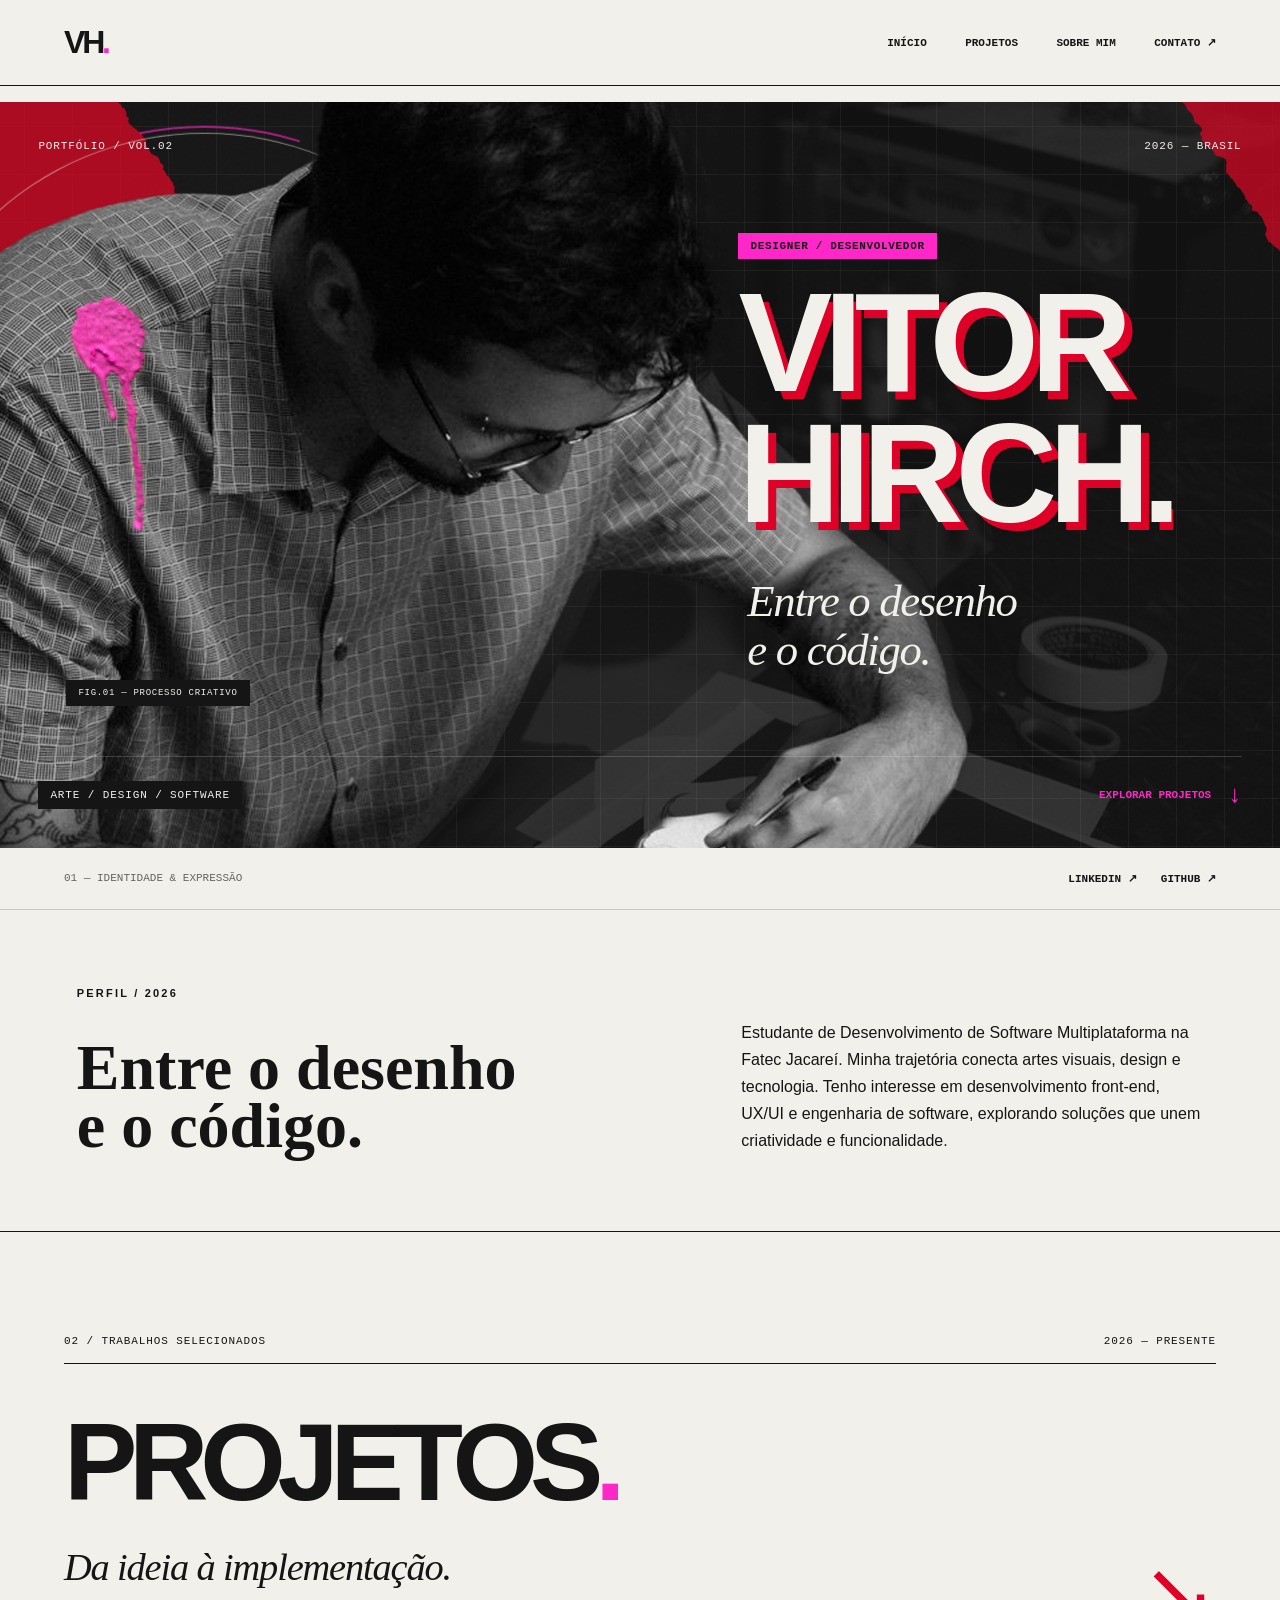
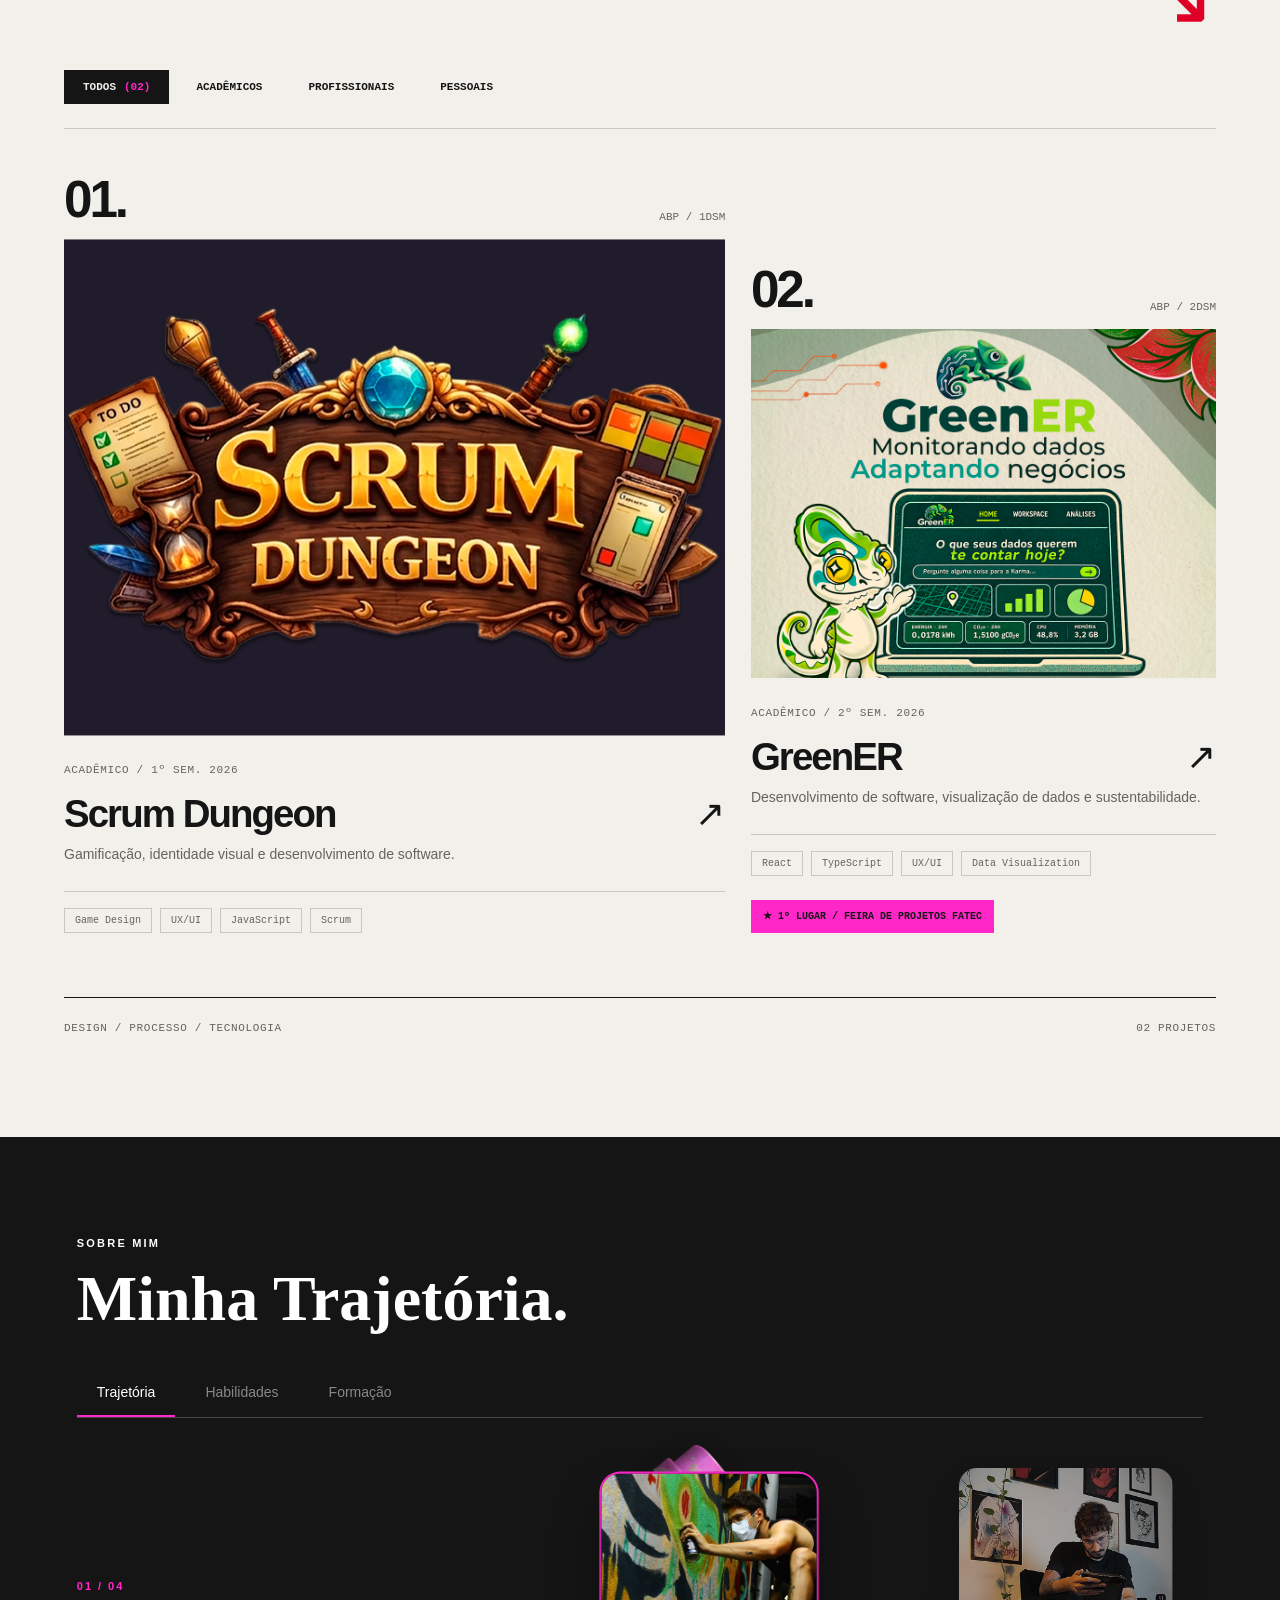
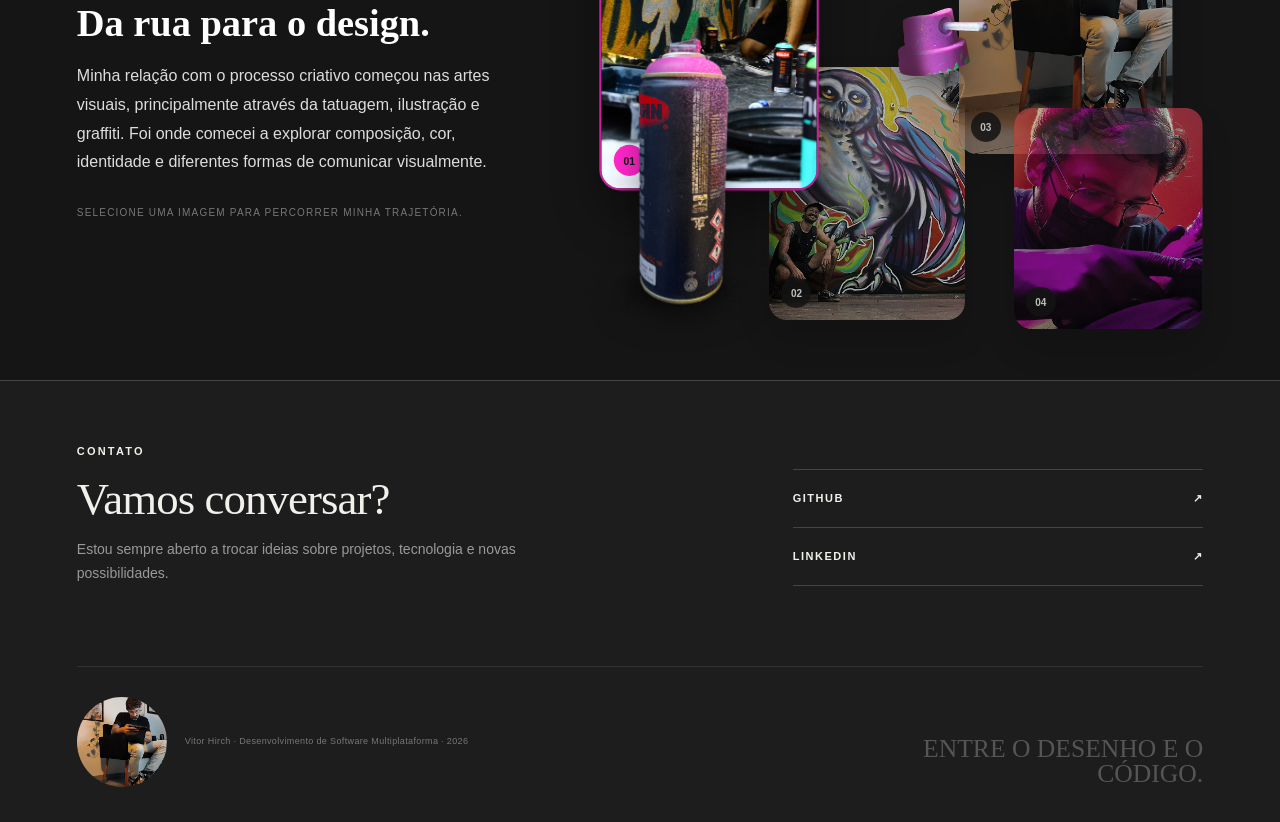
==== commit 3691cf24: "feat: reestruturação portifolio 2.0" ====
--- a/docs/index.html
+++ b/docs/index.html
@@ -5,124 +5,357 @@
     <meta name="viewport" content="width=device-width, initial-scale=1.0" />
     <title>Portfólio - VITOR LEONARDO SOUZA HIRCH</title>
     <link rel="stylesheet" href="./style.css" />
+    <link rel="stylesheet" href="./portfolio.css" />
+    <link rel="stylesheet" href="./animations.css" />
+    <link rel="stylesheet" href="./transitions.css" />
+     <script src="./js/transitions.js"></script>
+
+   
   </head>
   <body>
-    <header id="inicio">
-      <img
-        class="hero-fundo"
-        src="assets/foto-hero-completa-fundo.png"
-        alt=""
-      />
-
-      <img
-        class="hero-forma hero-forma-1"
-        src="assets/Rectangle 1.png"
-        alt=""
-      />
-
-      <img
-        class="hero-forma hero-forma-2"
-        src="assets/Rectangle 2.png"
-        alt=""
-      />
-
-      <h1 class="hero-nome fonte-tech">
-        <span>VITOR </span>
-        <span>HIRCH</span>
-      </h1>
-
-      <img
-        class="foto-hero"
-        src="assets/foto-hero-recorte.png"
-        alt="Vitor Hirch"
-      />
-
-      <img class="hero-respingo" src="assets/respingo.png" alt="" />
-
-      <p class="hero-subtitulo">DESIGN · DESENVOLVIMENTO · TECNOLOGIA</p>
-
-      <div class="hero-social">
-        <a
-          href="https://www.linkedin.com/in/vitor-hirch/"
-          target="_blank"
-          rel="noopener noreferrer"
-        >
-          LinkedIn ↗
-        </a>
-
-        <a
-          href="https://github.com/vitorhirch"
-          target="_blank"
-          rel="noopener noreferrer"
-        >
-          GitHub ↗
-        </a>
+    <header id="inicio" class="hero-editorial">
+      <!-- NAVEGAÇÃO PRINCIPAL -->
+
+      <nav class="navbar hero-navbar">
+        <a href="#inicio" class="hero-brand"> VH<span>.</span> </a>
+
+        <div class="hero-nav-links">
+          <a href="#inicio">Início</a>
+          <a href="#projetos">Projetos</a>
+          <a href="#sobre">Sobre mim</a>
+          <a href="#contato">Contato ↗</a>
+        </div>
+      </nav>
+
+      <!-- COMPOSIÇÃO PRINCIPAL -->
+
+      <div class="hero-palco">
+        <!-- CAMADAS DECORATIVAS -->
+
+        <img
+          class="hero-fundo"
+          src="./assets/foto-hero-completa-fundo.png"
+          alt=""
+        />
+
+        <div class="hero-malha" aria-hidden="true"></div>
+
+        <img
+          class="hero-forma hero-forma-1"
+          src="./assets/Rectangle 1.png"
+          alt=""
+        />
+
+        <img
+          class="hero-forma hero-forma-2"
+          src="./assets/Rectangle 2.png"
+          alt=""
+        />
+
+        <!-- METADADOS EDITORIAIS -->
+
+        <div class="hero-metadados">
+          <span>PORTFÓLIO / VOL.02</span>
+          <span>2026 — BRASIL</span>
+        </div>
+
+        <!-- GRID PRINCIPAL -->
+
+        <div class="hero-composicao grid-editorial">
+          <!-- ÁREA DA FOTOGRAFIA -->
+
+          <div class="hero-visual col-5">
+            <div class="hero-circulo" aria-hidden="true"></div>
+
+            <img
+              class="foto-hero"
+              src="./assets/foto-hero-recorte.png"
+              alt="Vitor Hirch trabalhando em um projeto artístico"
+            />
+
+            <img class="hero-respingo" src="./assets/respingo.png" alt="" />
+
+            <span class="hero-visual-indice"> FIG.01 — PROCESSO CRIATIVO </span>
+          </div>
+
+          <!-- ÁREA TIPOGRÁFICA -->
+
+          <div class="hero-tipografia col-7">
+            <span class="hero-identificador"> DESIGNER / DESENVOLVEDOR </span>
+
+            <h1 class="hero-nome fonte-tech">
+              <span class="hero-nome-linha">
+                <span class="hero-nome-texto">VITOR</span>
+              </span>
+
+              <span class="hero-nome-linha">
+                <span class="hero-nome-texto">HIRCH.</span>
+              </span>
+            </h1>
+
+            <p class="hero-assinatura">
+              Entre o desenho<br />
+              e o código.
+            </p>
+          </div>
+        </div>
+
+        <!-- RODAPÉ DA COMPOSIÇÃO -->
+
+        <div class="hero-base">
+          <p class="hero-subtitulo">ARTE / DESIGN / SOFTWARE</p>
+
+          <a href="#projetos" class="hero-explorar">
+            EXPLORAR PROJETOS
+            <span aria-hidden="true">↓</span>
+          </a>
+        </div>
       </div>
 
-      <nav class="navbar">
-        <a href="#inicio">Inicio</a>
-        <a href="#projetos">Projetos</a>
-        <a href="#sobre">Sobre Mim</a>
-        <a href="#contato">Contato</a>
-      </nav>
+      <!-- INFORMAÇÕES COMPLEMENTARES -->
+
+      <div class="hero-rodape">
+        <span class="hero-rodape-label"> 01 — IDENTIDADE & EXPRESSÃO </span>
+
+        <div class="hero-social">
+          <a
+            href="https://www.linkedin.com/in/vitor-hirch/"
+            target="_blank"
+            rel="noopener noreferrer"
+          >
+            LinkedIn ↗
+          </a>
+
+          <a
+            href="https://github.com/vitorhirch"
+            target="_blank"
+            rel="noopener noreferrer"
+          >
+            GitHub ↗
+          </a>
+        </div>
+      </div>
     </header>
 
     <main>
-      <section id="projetos">
-        <span class="secao-label">DESTAQUES</span>
-        <h2>Projetos em destaque</h2>
-
-        <div class="projetos-destaque">
-          <a class="projeto-card projeto-card-ativo" href="#projeto-01">
-            <img
-              src="./assets/logo_scrum_dungeon_capa.png"
-              alt="Scrum Dungeon"
-            />
-
-            <div class="card-info">
-              <span> 01 · ACADÊMICO </span>
-
-              <h3>Scrum Dungeon</h3>
-
-              <div class="card-hover">
-                <p>
-                  Plataforma gamificada para o aprendizado da metodologia Scrum
-                  através de uma experiência inspirada em RPG.
-                </p>
-
-                <strong> Explorar projeto ↘ </strong>
-              </div>
+      <section class="home-intro" aria-labelledby="intro-titulo">
+        <span class="secao-label">PERFIL / 2026</span>
+        <div class="home-intro-grid">
+          <h2 id="intro-titulo">
+            Entre o desenho<br />
+            e o código.
+          </h2>
+          <p>
+            Estudante de Desenvolvimento de Software Multiplataforma na Fatec
+            Jacareí. Minha trajetória conecta artes visuais, design e
+            tecnologia. Tenho interesse em desenvolvimento front-end, UX/UI e
+            engenharia de software, explorando soluções que unem criatividade e
+            funcionalidade.
+          </p>
+        </div>
+      </section>
+      <!-- ========================================
+     PROJETOS — GALERIA EDITORIAL
+========================================= -->
+
+      <section id="projetos" class="secao-editorial">
+        <div class="container-editorial">
+          <!-- METADADOS -->
+
+          <div class="projetos-metadados">
+            <span>02 / TRABALHOS SELECIONADOS</span>
+
+            <span>2026 — PRESENTE</span>
+          </div>
+
+          <!-- CABEÇALHO -->
+
+          <header class="projetos-cabecalho" data-editorial-reveal>
+            <div>
+              <h2>PROJETOS<span>.</span></h2>
+
+              <p>Da ideia à implementação.</p>
             </div>
-          </a>
-
-          <a
-            class="projeto-card projeto-card-ativo projeto-card-greener"
-            href="#projeto-02"
-          >
-            <img
-              src="./assets/Greener/card.png"
-              alt="GreenER — Monitorando dados, adaptando negócios"
-            />
-
-            <div class="card-info">
-              <span>02 · ACADÊMICO</span>
-
-              <h3>GreenER</h3>
-
-              <div class="card-hover">
-                <p>
-                  Plataforma de monitoramento e análise do impacto ambiental de
-                  serviços computacionais.
-                </p>
-
-                <strong>Explorar projeto ↘</strong>
-              </div>
-            </div>
-          </a>
-          <article class="projeto-card projeto-card-futuro">
-            <span>03</span>
-            <p>Em breve</p>
-          </article>
+
+            <span class="projetos-simbolo" aria-hidden="true"> ↘ </span>
+          </header>
+
+          <!-- FILTROS -->
+
+          <div class="projetos-filtros" aria-label="Categorias de projetos">
+            <button
+              type="button"
+              class="projeto-filtro ativo"
+              data-filtro="todos"
+              aria-pressed="true"
+            >
+              Todos
+              <span>(02)</span>
+            </button>
+
+            <button
+              type="button"
+              class="projeto-filtro"
+              data-filtro="academico"
+              aria-pressed="false"
+            >
+              Acadêmicos
+            </button>
+
+            <button
+              type="button"
+              class="projeto-filtro"
+              data-filtro="profissional"
+              aria-pressed="false"
+            >
+              Profissionais
+            </button>
+
+            <button
+              type="button"
+              class="projeto-filtro"
+              data-filtro="pessoal"
+              aria-pressed="false"
+            >
+              Pessoais
+            </button>
+          </div>
+
+          <!-- GALERIA -->
+<div class="projetos-conteudo">
+          <div class="projetos-galeria grid-editorial">
+            <!-- PROJETO 01 — SCRUM DUNGEON -->
+
+            <article
+              class="projeto-editorial col-7"
+              data-categoria="academico"
+              data-editorial-reveal
+              style="--reveal-delay: 0ms"
+            >
+              <div class="projeto-editorial-indice">
+                <span>01.</span>
+
+                <span>ABP / 1DSM</span>
+              </div>
+
+              <a
+                class="projeto-editorial-link"
+                href="./projetos/scrum-dungeon.html"
+              >
+                <div class="projeto-editorial-imagem scrum-capa">
+                  <img
+                    src="./assets/logo_scrum_dungeon_capa.png"
+                    alt="Identidade visual do Scrum Dungeon"
+                    loading="lazy"
+                  />
+
+                  <span class="projeto-editorial-overlay">
+                    EXPLORAR CASE ↗
+                  </span>
+                </div>
+
+                <div class="projeto-editorial-info">
+                  <span class="projeto-editorial-categoria">
+                    ACADÊMICO / 1º SEM. 2026
+                  </span>
+
+                  <div class="projeto-editorial-titulo">
+                    <h3>Scrum Dungeon</h3>
+
+                    <span aria-hidden="true">↗</span>
+                  </div>
+
+                  <p>
+                    Gamificação, identidade visual e desenvolvimento de
+                    software.
+                  </p>
+                </div>
+              </a>
+
+              <div class="projeto-editorial-tags">
+                <span>Game Design</span>
+                <span>UX/UI</span>
+                <span>JavaScript</span>
+                <span>Scrum</span>
+              </div>
+            </article>
+
+            <!-- PROJETO 02 — GREENER -->
+
+            <article
+              class="projeto-editorial col-5"
+              data-categoria="academico"
+              data-editorial-reveal
+              style="--reveal-delay: 150ms"
+            >
+              <div class="projeto-editorial-indice">
+                <span>02.</span>
+
+                <span>ABP / 2DSM</span>
+              </div>
+
+              <a class="projeto-editorial-link" href="./projetos/greener.html">
+                <div class="projeto-editorial-imagem greener-capa">
+                  <img
+                    src="./assets/Greener/card.png"
+                    alt="Identidade visual do GreenER"
+                    loading="lazy"
+                  />
+
+                  <span class="projeto-editorial-overlay">
+                    EXPLORAR CASE ↗
+                  </span>
+                </div>
+
+                <div class="projeto-editorial-info">
+                  <span class="projeto-editorial-categoria">
+                    ACADÊMICO / 2º SEM. 2026
+                  </span>
+
+                  <div class="projeto-editorial-titulo">
+                    <h3>GreenER</h3>
+
+                    <span aria-hidden="true">↗</span>
+                  </div>
+
+                  <p>
+                    Desenvolvimento de software, visualização de dados e
+                    sustentabilidade.
+                  </p>
+                </div>
+              </a>
+
+              <div class="projeto-editorial-tags">
+                <span>React</span>
+                <span>TypeScript</span>
+                <span>UX/UI</span>
+                <span>Data Visualization</span>
+              </div>
+
+              <div class="projeto-editorial-premiacao">
+                ★ 1º LUGAR / FEIRA DE PROJETOS FATEC
+              </div>
+            </article>
+          </div>
+
+          <!-- ESTADO VAZIO DOS FILTROS -->
+
+          <div class="projetos-vazio" id="projetos-vazio" role="status" hidden>
+            <span>INDEX / 00</span>
+
+            <h3>Em construção.</h3>
+
+            <p>Novos projetos serão adicionados futuramente nesta categoria.</p>
+          </div> 
+        </div>
+
+          <!-- RODAPÉ EDITORIAL -->
+
+          <div class="projetos-rodape">
+            <span>DESIGN / PROCESSO / TECNOLOGIA</span>
+
+            <span id="projetos-contagem" aria-live="polite"> 02 PROJETOS </span>
+          </div>
         </div>
       </section>
 
@@ -545,744 +778,6 @@
           </div>
         </div>
       </section>
-
-      <section id="processo">
-        <span class="secao-label">PROCESSO</span>
-
-        <h2>Processo criativo</h2>
-
-        <p class="processo-intro">Do primeiro rascunho ao código.</p>
-
-        <div class="processo-botoes">
-          <button class="processo-botao ativo" data-etapa="esboco">
-            <img src="assets/processo-esboco.png" alt="" />
-
-            <span>01 · Esboço</span>
-          </button>
-
-          <button class="processo-botao" data-etapa="logica">
-            <img src="assets/processo-logica.png" alt="" />
-
-            <span>02 · Lógica</span>
-          </button>
-
-          <button class="processo-botao" data-etapa="implementacao">
-            <img src="assets/processo-implementacao.png" alt="" />
-
-            <span>03 · Implementação</span>
-          </button>
-        </div>
-
-        <div class="processo-descricao">
-          <h3 id="processo-titulo">Esboço</h3>
-
-          <p id="processo-texto">
-            Ideias começam no papel, explorando possibilidades, referências e
-            diferentes caminhos para a solução.
-          </p>
-        </div>
-      </section>
-      <section id="projeto-01">
-        <!-- =========================
-       CABEÇALHO
-  ========================== -->
-
-        <div class="projeto-cabecalho">
-          <span class="projeto-numero">
-            PROJETO 01 · ACADÊMICO · 1DSM · 1º SEM. 2026
-          </span>
-
-          <h2>Scrum Dungeon</h2>
-        </div>
-
-        <!-- =========================
-       VISÃO GERAL
-  ========================== -->
-
-        <div class="projeto-case">
-          <div class="projeto-media-principal">
-            <img
-              src="./assets/logo_scrum_dungeon_capa.png"
-              alt="Scrum Dungeon"
-            />
-          </div>
-
-          <div class="projeto-conteudo">
-            <div class="projeto-bloco">
-              <h3>O PROJETO</h3>
-
-              <p>
-                Scrum Dungeon é uma plataforma gamificada criada para ensinar os
-                conceitos e práticas da metodologia Scrum através de uma
-                experiência inspirada em RPG.
-              </p>
-            </div>
-
-            <div class="projeto-bloco">
-              <h3>MEU PAPEL</h3>
-
-              <p>
-                Atuei como Product Owner, fazendo a comunicação com o cliente e
-                auxiliando na definição e priorização do backlog. Também
-                participei da prototipação, criação dos fluxos, identidade
-                visual, desenvolvimento front-end, arquitetura e funcionalidades
-                do back-end.
-              </p>
-            </div>
-
-            <div class="projeto-bloco">
-              <h3>TECNOLOGIAS</h3>
-
-              <p>
-                HTML · CSS · JavaScript · EJS · Node.js · Express · PostgreSQL ·
-                Figma
-              </p>
-            </div>
-
-            <a
-              class="projeto-link"
-              href="https://github.com/octopusCode26/scrum-dungeon"
-              target="_blank"
-              rel="noopener noreferrer"
-            >
-              Ver projeto no GitHub ↗
-            </a>
-          </div>
-        </div>
-
-        <!-- =========================
-       PROCESSO / SPRINTS
-  ========================== -->
-
-        <div class="scrum-showcase">
-          <nav class="scrum-sprints" aria-label="Sprints do projeto">
-            <button
-              class="scrum-sprint-botao ativo"
-              type="button"
-              data-sprint="1"
-            >
-              <span>01</span>
-
-              <div>
-                <strong>Planejar</strong>
-                <small>Arquitetura e documentação</small>
-              </div>
-            </button>
-
-            <button class="scrum-sprint-botao" type="button" data-sprint="2">
-              <span>02</span>
-
-              <div>
-                <strong>Construir</strong>
-                <small>Experiência e sistemas</small>
-              </div>
-            </button>
-
-            <button class="scrum-sprint-botao" type="button" data-sprint="3">
-              <span>03</span>
-
-              <div>
-                <strong>Refinar</strong>
-                <small>Identidade e interação</small>
-              </div>
-            </button>
-          </nav>
-
-          <!-- INFORMAÇÕES DA SPRINT -->
-
-          <div class="scrum-sprint-info">
-            <div class="scrum-sprint-cabecalho">
-              <span id="scrum-sprint-numero"> SPRINT 01 </span>
-
-              <h3 id="scrum-sprint-titulo">Planejar</h3>
-            </div>
-
-            <p id="scrum-sprint-descricao">
-              Na primeira Sprint estruturamos as bases do projeto. Definimos o
-              fluxo da experiência, casos de uso, prototipação e arquitetura,
-              além de alinharmos a organização da equipe dentro da metodologia
-              Scrum.
-            </p>
-          </div>
-
-          <!-- VÍDEO -->
-
-          <div class="scrum-video">
-            <iframe
-              id="scrum-video"
-              src="https://www.youtube.com/embed/0MVQDj3I3wc"
-              title="Scrum Dungeon — Sprint 1"
-              allow="
-                accelerometer;
-                autoplay;
-                clipboard-write;
-                encrypted-media;
-                gyroscope;
-                picture-in-picture;
-              "
-              allowfullscreen
-            ></iframe>
-          </div>
-
-          <!-- GALERIA -->
-
-          <div class="scrum-galeria">
-            <div class="scrum-galeria-cabecalho">
-              <span>REGISTROS DA SPRINT</span>
-
-              <span id="scrum-galeria-contador"> 01 / 03 </span>
-            </div>
-
-            <div class="scrum-galeria-visual">
-              <button
-                class="scrum-galeria-seta"
-                id="scrum-galeria-anterior"
-                type="button"
-                aria-label="Imagem anterior"
-              >
-                ←
-              </button>
-
-              <figure class="scrum-galeria-item">
-                <img
-                  id="scrum-galeria-imagem"
-                  src="./assets/scrum-dungeon/sprint-1-fluxo-geral.png"
-                  alt="Fluxo geral do Scrum Dungeon"
-                />
-
-                <figcaption id="scrum-galeria-legenda">
-                  Fluxo geral da experiência
-                </figcaption>
-              </figure>
-
-              <button
-                class="scrum-galeria-seta"
-                id="scrum-galeria-proxima"
-                type="button"
-                aria-label="Próxima imagem"
-              >
-                →
-              </button>
-            </div>
-          </div>
-        </div>
-
-        <!-- =========================
-       MINHA VISÃO
-  ========================== -->
-
-        <div class="depoimento-projeto">
-          <button class="avatar-botao" id="avatar-botao" type="button">
-            <img src="./assets/avatar-projeto-scrum-dungeon.png" alt="" />
-
-            <span> Minha visão sobre o projeto ↘ </span>
-          </button>
-
-          <div class="avatar-painel" id="avatar-painel">
-            <p>
-              Foi muito divertido contribuir em todas as etapas desse projeto,
-              aplicando o método Scrum enquanto pensávamos em como construir uma
-              experiência imersiva que ensinasse sobre o próprio método.
-            </p>
-
-            <p>
-              Trabalhar em uma grande equipe foi desafiador e só foi possível
-              graças à nossa organização, comunicação e muita adaptação.
-            </p>
-
-            <p>
-              O aprendizado que fica é sobre saber priorizar as demandas, manter
-              a transparência e trabalhar em coletivo.
-            </p>
-          </div>
-        </div>
-
-        <!-- =========================
-       DETALHES TÉCNICOS
-  ========================== -->
-
-        <div class="projeto-tecnico">
-          <div class="projeto-tecnico-conteudo">
-            <div class="projeto-tecnico-cabecalho">
-              <span class="projeto-label"> ARQUITETURA E DESENVOLVIMENTO </span>
-
-              <h3>Estrutura pensada para crescer com o projeto.</h3>
-            </div>
-
-            <div class="projeto-tecnico-texto">
-              <p>
-                Devido ao tamanho e à complexidade do projeto, organizamos o
-                back-end de forma modular, separando responsabilidades por
-                domínio.
-              </p>
-
-              <p>
-                Dentro de cada módulo, aplicamos uma arquitetura em camadas, com
-                Controllers, Services e Repositories bem definidos, separando o
-                fluxo das requisições, as regras de negócio e o acesso aos
-                dados.
-              </p>
-
-              <p>
-                A aplicação utiliza renderização com EJS, banco de dados
-                PostgreSQL e um fluxo de versionamento baseado em Git Flow e
-                Pull Requests.
-              </p>
-            </div>
-          </div>
-        </div>
-      </section>
-
-      <!-- ========================================
-     PROJETO 02 — GREENER
-========================================= -->
-
-      <section id="projeto-02">
-        <!-- CABEÇALHO EDITORIAL -->
-
-        <div class="projeto-cabecalho">
-          <span class="projeto-numero">
-            PROJETO 02 · ACADÊMICO · 2DSM · 2026
-          </span>
-
-          <h2>GreenER.</h2>
-
-          <p class="greener-subtitulo">
-            Monitorando dados. Adaptando negócios.
-          </p>
-
-          <div class="greener-reconhecimento">
-            <span class="greener-reconhecimento-marcador"></span>
-
-            1º lugar · 1ª Feira de Projetos da FATEC Jacareí
-          </div>
-        </div>
-
-        <!-- APRESENTAÇÃO PRINCIPAL -->
-
-        <div class="projeto-case greener-case">
-          <div class="greener-apresentacao-visual">
-            <img
-              src="./assets/Greener/print-login.png"
-              alt="Interface de login da plataforma GreenER"
-              loading="lazy"
-            />
-
-            <div class="greener-apresentacao-legenda">
-              <span>GREEN COMPUTING</span>
-
-              <span>DESIGN & DEVELOPMENT — 2026</span>
-            </div>
-          </div>
-
-          <div class="projeto-conteudo">
-            <div class="projeto-bloco">
-              <h3>O PROJETO</h3>
-
-              <p>
-                GreenER é uma plataforma de monitoramento e análise do impacto
-                ambiental de serviços computacionais, desenvolvida durante o
-                segundo semestre do curso de Desenvolvimento de Software
-                Multiplataforma da FATEC Jacareí.
-              </p>
-            </div>
-
-            <div class="projeto-bloco">
-              <h3>O DESAFIO</h3>
-
-              <p>
-                Transformar métricas de infraestrutura em indicadores ambientais
-                acessíveis, permitindo compreender o consumo energético e as
-                emissões de carbono associados aos serviços monitorados.
-              </p>
-            </div>
-
-            <div class="projeto-bloco">
-              <h3>MINHA CONTRIBUIÇÃO</h3>
-
-              <p>
-                Atuei no desenvolvimento front-end, na construção da identidade
-                visual e na experiência do usuário, explorando diferentes formas
-                de representar dados complexos por meio de interfaces
-                interativas, visualizações e ferramentas de análise.
-              </p>
-            </div>
-
-            <div class="projeto-bloco">
-              <h3>TECNOLOGIAS</h3>
-
-              <div class="greener-tecnologias">
-                <span>React</span>
-                <span>TypeScript</span>
-                <span>Node.js</span>
-                <span>PostgreSQL</span>
-                <span>Docker</span>
-                <span>Vite</span>
-                <span>Git</span>
-              </div>
-            </div>
-
-            <a
-              class="projeto-link"
-              href="https://github.com/let-zapplin/GreenER"
-              target="_blank"
-              rel="noopener noreferrer"
-            >
-              Explorar repositório ↗
-            </a>
-          </div>
-        </div>
-
-        <!-- ========================================
-     GREENER — EVOLUÇÃO DO PROJETO
-========================================= -->
-
-<!-- ========================================
-     GREENER — EXPERIÊNCIA DIGITAL
-========================================= -->
-
-<section class="greener-experiencia" id="greener-experiencia">
-
-  <header class="greener-experiencia-cabecalho">
-
-    <span class="greener-kicker">
-      EXPERIÊNCIA DIGITAL / FUNCIONALIDADES
-    </span>
-
-    <h3>O impacto em perspectiva.</h3>
-
-    <p>
-      Explore as funcionalidades que transformam
-      métricas de infraestrutura em informações
-      ambientais acessíveis e ferramentas de análise.
-    </p>
-
-  </header>
-
-  <div class="greener-demo" id="greener-demo">
-
-    <!-- SELETORES PRINCIPAIS -->
-
-    <nav
-      class="greener-demo-nav"
-      aria-label="Funcionalidades do GreenER"
-    >
-
-      <button
-        type="button"
-        class="greener-demo-tab ativo"
-        data-feature="monitoramento"
-        aria-pressed="true"
-      >
-        <span>01</span>
-        Monitoramento
-      </button>
-
-      <button
-        type="button"
-        class="greener-demo-tab"
-        data-feature="analise"
-        aria-pressed="false"
-      >
-        <span>02</span>
-        Análises
-      </button>
-
-      <button
-        type="button"
-        class="greener-demo-tab"
-        data-feature="comparacao"
-        aria-pressed="false"
-      >
-        <span>03</span>
-        Comparação
-      </button>
-
-      <button
-        type="button"
-        class="greener-demo-tab"
-        data-feature="redistribuicao"
-        aria-pressed="false"
-      >
-        <span>04</span>
-        Redistribuição
-      </button>
-
-      <button
-        type="button"
-        class="greener-demo-tab"
-        data-feature="karma"
-        aria-pressed="false"
-      >
-        <span>05</span>
-        Karma
-      </button>
-
-    </nav>
-
-    <!-- MOLDURA DA INTERFACE -->
-
-    <div class="greener-demo-window">
-
-      <div class="greener-demo-toolbar">
-
-        <div class="greener-demo-dots" aria-hidden="true">
-          <span></span>
-          <span></span>
-          <span></span>
-        </div>
-
-        <span id="greener-demo-path">
-          GreenER / Monitoramento
-        </span>
-
-        <a
-          id="greener-demo-expand"
-          href="./assets/Greener/print-monitoramento.png"
-          target="_blank"
-          rel="noopener noreferrer"
-          aria-label="Visualizar imagem em tamanho original"
-          title="Ampliar imagem"
-        >
-          ↗
-        </a>
-
-      </div>
-
-      <div class="greener-demo-screen">
-
-        <img
-          id="greener-demo-image"
-          src="./assets/Greener/print-monitoramento.png"
-          alt="Interface de monitoramento do GreenER"
-          loading="lazy"
-        />
-
-      </div>
-
-    </div>
-
-    <!-- SELETORES SECUNDÁRIOS -->
-
-    <div
-      class="greener-demo-variants"
-      id="greener-demo-variants"
-      aria-label="Visualizações alternativas da funcionalidade"
-      hidden
-    >
-    </div>
-
-    <!-- DESCRIÇÃO DA FUNCIONALIDADE -->
-
-    <div class="greener-demo-footer">
-
-      <div
-        class="greener-demo-description"
-        aria-live="polite"
-      >
-
-        <span
-          class="greener-demo-counter"
-          id="greener-demo-counter"
-        >
-          01 / 05
-        </span>
-
-        <h4 id="greener-demo-title">
-          Monitoramento
-        </h4>
-
-        <p id="greener-demo-text">
-          Acompanhamento dos serviços monitorados,
-          com consolidação do consumo energético,
-          emissões de carbono e indicadores de
-          disponibilidade.
-        </p>
-
-        <div
-          class="greener-demo-tags"
-          id="greener-demo-tags"
-        >
-          <span>Métricas</span>
-          <span>Energia</span>
-          <span>CO₂e</span>
-        </div>
-
-      </div>
-
-      <!-- NAVEGAÇÃO -->
-
-      <div class="greener-demo-controls">
-
-        <button
-          type="button"
-          id="greener-demo-prev"
-          aria-label="Funcionalidade anterior"
-        >
-          ←
-        </button>
-
-        <button
-          type="button"
-          id="greener-demo-next"
-          aria-label="Próxima funcionalidade"
-        >
-          →
-        </button>
-
-      </div>
-
-    </div>
-
-  </div>
-
-  <p class="greener-demo-caption">
-    Capturas reais da aplicação desenvolvida durante
-    o segundo semestre de DSM.
-  </p>
-
-</section>
-
-<div class="greener-evolucao">
-
-  <header class="greener-evolucao-cabecalho">
-
-    <span class="greener-kicker">
-      PROCESSO DE DESENVOLVIMENTO / 2026
-    </span>
-
-    <h3>Uma construção incremental.</h3>
-
-    <p>
-      Três ciclos de desenvolvimento, validação e
-      refinamento. Acompanhe a evolução do projeto
-      através das demonstrações de cada sprint.
-    </p>
-
-  </header>
-
-  <div class="greener-sprints">
-
-    <!-- SPRINT 01 -->
-
-    <article class="greener-sprint">
-
-      <span class="greener-sprint-numero">01</span>
-
-      <span class="greener-sprint-periodo">
-        28 SET — 19 OUT
-      </span>
-
-      <h4>Fundação</h4>
-
-      <p>
-        Estruturação da aplicação, integração inicial
-        e gerenciamento dos serviços monitorados.
-      </p>
-
-      <a
-        href="https://www.youtube.com/watch?v=pGdiciJxTPw"
-        target="_blank"
-        rel="noopener noreferrer"
-        class="greener-sprint-link"
-        aria-label="Assistir à demonstração da Sprint 1"
-      >
-        <span aria-hidden="true">▷</span>
-        Assistir demonstração
-        <span aria-hidden="true">↗</span>
-      </a>
-
-    </article>
-
-    <!-- SPRINT 02 -->
-
-    <article class="greener-sprint">
-
-      <span class="greener-sprint-numero">02</span>
-
-      <span class="greener-sprint-periodo">
-        20 OUT — 09 NOV
-      </span>
-
-      <h4>Monitoramento</h4>
-
-      <p>
-        Coleta de métricas, indicadores ambientais,
-        histórico e visualização do consumo energético
-        e das emissões de carbono.
-      </p>
-
-      <a
-        href="https://www.youtube.com/watch?v=qW38NnthF8Q"
-        target="_blank"
-        rel="noopener noreferrer"
-        class="greener-sprint-link"
-        aria-label="Assistir à demonstração da Sprint 2"
-      >
-        <span aria-hidden="true">▷</span>
-        Assistir demonstração
-        <span aria-hidden="true">↗</span>
-      </a>
-
-    </article>
-
-    <!-- SPRINT 03 -->
-
-    <article class="greener-sprint">
-
-      <span class="greener-sprint-numero">03</span>
-
-      <span class="greener-sprint-periodo">
-        10 NOV — 23 NOV
-      </span>
-
-      <h4>Consolidação</h4>
-
-      <p>
-        Comparação de serviços, rankings ambientais,
-        visualização geográfica e refinamento da
-        experiência do usuário.
-      </p>
-
-      <a
-        href="https://www.youtube.com/watch?v=eA8kPQe3600"
-        target="_blank"
-        rel="noopener noreferrer"
-        class="greener-sprint-link"
-        aria-label="Assistir à demonstração da Sprint 3"
-      >
-        <span aria-hidden="true">▷</span>
-        Assistir demonstração
-        <span aria-hidden="true">↗</span>
-      </a>
-
-    </article>
-
-  </div>
-
-  <footer class="greener-evolucao-rodape">
-    03 SPRINTS · DESENVOLVIMENTO ÁGIL · SCRUM
-  </footer>
-
-</div>
-      </section>
-
-      <div class="scrum-lightbox" id="scrum-lightbox" aria-hidden="true">
-        <button
-          class="scrum-lightbox-fechar"
-          id="scrum-lightbox-fechar"
-          type="button"
-          aria-label="Fechar imagem ampliada"
-        >
-          ×
-        </button>
-
-        <figure class="scrum-lightbox-conteudo">
-          <img id="scrum-lightbox-imagem" src="" alt="" />
-
-          <figcaption id="scrum-lightbox-legenda"></figcaption>
-        </figure>
-      </div>
     </main>
 
     <footer id="contato">
@@ -1335,7 +830,8 @@
         <span class="contato-assinatura"> ENTRE O DESENHO E O CÓDIGO. </span>
       </div>
     </footer>
+    <script src="./js/home.js"></script>
+    <script src="./js/animations.js"></script>
+    
   </body>
-
-  <script src="./script.js"></script>
 </html>
--- a/docs/style.css
+++ b/docs/style.css
@@ -1,7 +1,96 @@
+/* ========================================
+   DESIGN SYSTEM — VH / PORTFÓLIO 2026
+======================================== */
+
 :root {
+
+  /* 01 — PALETA CROMÁTICA */
+
   --cor-fundo: #f2f0eb;
   --cor-texto: #151515;
   --cor-destaque: #ff27c8;
+  --cor-ruptura: #df0028;
+
+  --cor-superficie-clara: #e8e5de;
+  --cor-superficie-escura: #1d1d1d;
+
+  --cor-texto-secundario: #65635e;
+  --cor-texto-invertido: #f2f0eb;
+
+  --cor-borda: rgba(21, 21, 21, 0.18);
+  --cor-borda-invertida: rgba(242, 240, 235, 0.18);
+
+
+  /* 02 — TIPOGRAFIA */
+
+  --fonte-tech: Arial, Helvetica, sans-serif;
+
+  --fonte-editorial: Georgia, "Times New Roman", serif;
+
+  --fonte-codigo: "Courier New", Courier, monospace;
+
+
+  /* 03 — ESCALA TIPOGRÁFICA */
+
+  --texto-xs: 0.6875rem;
+  --texto-sm: 0.875rem;
+  --texto-base: 1rem;
+
+  --texto-md: clamp(1rem, 1.3vw, 1.25rem);
+  --texto-lg: clamp(1.25rem, 2vw, 1.75rem);
+
+  --titulo-sm: clamp(1.75rem, 3vw, 2.5rem);
+  --titulo-md: clamp(2.5rem, 5vw, 5rem);
+  --titulo-lg: clamp(3.5rem, 8vw, 8rem);
+
+  --titulo-display: clamp(4rem, 12vw, 12rem);
+
+
+  /* 04 — ESPAÇAMENTOS */
+
+  --espaco-1: 4px;
+  --espaco-2: 8px;
+  --espaco-3: 16px;
+  --espaco-4: 24px;
+  --espaco-5: 32px;
+  --espaco-6: 48px;
+  --espaco-7: 64px;
+  --espaco-8: 96px;
+  --espaco-9: 128px;
+
+
+  /* 05 — GRID E DIMENSÕES */
+
+  --largura-maxima: 1600px;
+  --largura-conteudo: 1400px;
+  --largura-leitura: 720px;
+
+  --margem-lateral: clamp(20px, 5vw, 80px);
+  --espacamento-secao: clamp(64px, 8vw, 128px);
+
+  --grid-colunas: 12;
+  --grid-gap: clamp(12px, 2vw, 32px);
+
+
+  /* 06 — BORDAS */
+
+  --borda-fina: 1px;
+  --borda-media: 2px;
+
+  --raio-minimo: 2px;
+  --raio-pequeno: 6px;
+  --raio-circular: 50%;
+
+
+  /* 07 — MOVIMENTO */
+
+  --duracao-rapida: 180ms;
+  --duracao-media: 350ms;
+  --duracao-lenta: 750ms;
+
+  --ease-suave: cubic-bezier(0.22, 1, 0.36, 1);
+  --ease-impacto: cubic-bezier(0.76, 0, 0.24, 1);
+
 }
 
 * {
@@ -16,74 +105,8 @@
   margin: 0;
 }
 
-#inicio {
-  position: relative;
-  width: min(100% - 32px, 1600px);
-  aspect-ratio: 16 / 7;
-  min-height: 520px;
-  max-height: 920px;
-
-  margin: 16px auto 0;
-
-  overflow: hidden;
-
-  background: #151515;
-}
-
-.hero-fundo {
-  position: absolute;
-  inset: 0;
-
-  width: 100%;
-  height: 100%;
-
-  object-fit: cover;
-  object-position: center;
-
-  z-index: 1;
-}
-
-.hero-forma {
-  position: absolute;
-  z-index: 2;
-
-  pointer-events: none;
-}
-
-.hero-forma-1 {
-  left: 0;
-  top: 0;
-
-  width: 22%;
-  height: auto;
-}
-
-.hero-forma-2 {
-  right: 0;
-  top: 0;
-
-  width: 14%;
-  height: auto;
-}
-
-.hero-nome {
-  position: absolute;
-  z-index: 2;
-
-  top: 8%;
-  right: 7%;
-
-  margin: 0;
-
-  color: white;
-  font-family: Arial, Helvetica, sans-serif;
-  font-size: clamp(80px, 10vw, 180px);
-  font-weight: 700;
-  line-height: 0.78;
-  letter-spacing: -0.06em;
-
-  text-shadow: 8px 8px 0 #df0028;
-}
+
+
 
 /* ========================================
    HERO — VARIAÇÕES TIPOGRÁFICAS
@@ -114,7 +137,7 @@
 /* 02 — EDITORIAL */
 
 .hero-nome.fonte-editorial {
-  font-family: Georgia, "Times New Roman", serif;
+  font-family: var(--fonte-editorial);
 
   font-weight: 400;
   letter-spacing: -0.07em;
@@ -182,86 +205,6 @@
 
 .hero-nome span {
   display: block;
-}
-.foto-hero {
-  position: absolute;
-  z-index: 3;
-
-  left: 0;
-  top: 0;
-
-  width: 75.104%;
-  height: 100%;
-
-  object-fit: cover;
-  object-position: left center;
-
-  pointer-events: none;
-}
-
-.hero-respingo {
-  position: absolute;
-  z-index: 4;
-  width: 120px;
-
-  top: 15%;
-  left: 10%;
-}
-
-.hero-subtitulo {
-  position: absolute;
-  z-index: 5;
-
-  left: 40px;
-  bottom: 30px;
-
-  margin: 0;
-
-  color: white;
-  font-family: Arial, sans-serif;
-  font-size: 12px;
-  letter-spacing: 0.25em;
-}
-
-.navbar {
-  position: absolute;
-
-  z-index: 10;
-
-  left: 0;
-  right: 0;
-  bottom: 0;
-
-  height: 64px;
-
-  display: flex;
-  align-items: center;
-  justify-content: center;
-
-  gap: 8px;
-
-  background: rgba(242, 240, 235, 0.78);
-
-  border-top: 1px solid rgba(255, 255, 255, 0.55);
-
-  backdrop-filter: blur(5px);
-}
-
-.navbar a {
-  padding: 9px 15px;
-
-  color: #151515;
-
-  text-decoration: none;
-
-  font-size: 12px;
-
-  border-radius: 100px;
-}
-
-.navbar a:hover {
-  background: #151515;
-  color: white;
 }
 
 body {
@@ -3649,68 +3592,7 @@
 }
 
 @media (max-width: 768px) {
-  .navbar {
-    width: calc(100% - 30px);
-    justify-content: center;
-    gap: 0;
-  }
-
-  .navbar a {
-    padding: 8px 10px;
-    font-size: 11px;
-    background: var(--cor-destaque);
-    color: #151515;
-  }
-
-  .hero-nome {
-    font-size: 15vw;
-  }
-
-  .foto-hero {
-    height: 55vh;
-  }
-
-  .hero-respingo {
-    width: 100px;
-    right: 5%;
-  }
-
-  .hero-subtitulo {
-    left: 30px;
-    font-size: 9px;
-    bottom: 82px;
-  }
-
-  .hero-social {
-    position: absolute;
-    z-index: 10;
-
-    right: 30px;
-    bottom: 84px;
-
-    display: flex;
-    gap: 20px;
-  }
-
-  .hero-social a {
-    color: white;
-
-    font-size: 11px;
-    font-weight: 700;
-
-    letter-spacing: 0.12em;
-    text-transform: uppercase;
-
-    text-decoration: none;
-
-    border-bottom: 1px solid transparent;
-
-    transition: border-color 0.2s ease;
-  }
-
-  .hero-social a:hover {
-    border-color: var(--cor-destaque);
-  }
+
 
   .projeto-card,
   #sobre,
--- a/docs/portfolio.css
+++ b/docs/portfolio.css
@@ -0,0 +1,1507 @@
+/* ========================================
+   DESIGN SYSTEM — GRID EDITORIAL
+======================================== */
+
+/* Container principal */
+
+.container-editorial {
+  width: 100%;
+  max-width: var(--largura-maxima);
+
+  margin-inline: auto;
+  padding-inline: var(--margem-lateral);
+
+  box-sizing: border-box;
+}
+
+/* Container para conteúdos textuais */
+
+.container-leitura {
+  width: 100%;
+  max-width: var(--largura-leitura);
+
+  margin-inline: auto;
+}
+
+/* Grid de 12 colunas */
+
+.grid-editorial {
+  display: grid;
+
+  grid-template-columns: repeat(var(--grid-colunas), minmax(0, 1fr));
+
+  gap: var(--grid-gap);
+}
+
+/* Distribuição das colunas */
+
+.col-3 {
+  grid-column: span 3;
+}
+
+.col-4 {
+  grid-column: span 4;
+}
+
+.col-5 {
+  grid-column: span 5;
+}
+
+.col-6 {
+  grid-column: span 6;
+}
+
+.col-7 {
+  grid-column: span 7;
+}
+
+.col-8 {
+  grid-column: span 8;
+}
+
+.col-9 {
+  grid-column: span 9;
+}
+
+.col-12 {
+  grid-column: 1 / -1;
+}
+
+/* Ritmo vertical compartilhado */
+
+.secao-editorial {
+  padding-block: var(--espacamento-secao);
+}
+
+/* Separadores editoriais */
+
+.linha-editorial {
+  width: 100%;
+  height: 1px;
+
+  margin-block: var(--espaco-5);
+
+  background: var(--cor-borda);
+}
+
+.linha-editorial.invertida {
+  background: var(--cor-borda-invertida);
+}
+
+/* ========================================
+   GRID — RESPONSIVIDADE
+======================================== */
+
+@media (max-width: 900px) {
+  .grid-editorial {
+    --grid-colunas: 6;
+  }
+
+  .grid-editorial > .col-3,
+  .grid-editorial > .col-4 {
+    grid-column: span 3;
+  }
+
+  .grid-editorial > .col-5,
+  .grid-editorial > .col-6,
+  .grid-editorial > .col-7,
+  .grid-editorial > .col-8,
+  .grid-editorial > .col-9,
+  .grid-editorial > .col-12 {
+    grid-column: 1 / -1;
+  }
+}
+
+@media (max-width: 600px) {
+  .grid-editorial {
+    --grid-colunas: 4;
+  }
+
+  .grid-editorial
+    > :is(.col-3, .col-4, .col-5, .col-6, .col-7, .col-8, .col-9, .col-12) {
+    grid-column: 1 / -1;
+  }
+}
+
+/* Camada compartilhada da migração. Mantém style.css como base. */
+.home-intro {
+  padding-block: clamp(40px, 6vw, 90px);
+  border-bottom: 1px solid #151515;
+}
+.home-intro-grid {
+  display: grid;
+  grid-template-columns: 1.3fr 1fr;
+  gap: clamp(24px, 5vw, 80px);
+  align-items: end;
+}
+.home-intro-grid h2 {
+  margin: 20px 0 0;
+  font-size: clamp(38px, 5vw, 76px);
+}
+.home-intro-grid p {
+  max-width: 520px;
+  margin: 0;
+}
+.case-page .case-topbar {
+  position: sticky;
+  top: 0;
+  z-index: 100;
+  width: 100%;
+  height: auto;
+  min-height: 0;
+  max-height: none;
+  aspect-ratio: auto;
+  margin: 0;
+  overflow: visible;
+  background: #f2f0eb;
+  color: #151515;
+  display: flex;
+  align-items: center;
+  justify-content: space-between;
+  gap: 16px;
+  padding: 18px max(4vw, 16px);
+  border-bottom: 1px solid #151515;
+}
+.case-topbar a,
+.case-next a {
+  color: inherit;
+  text-decoration: none;
+}
+.case-brand {
+  font-size: 26px;
+  font-weight: 900;
+  letter-spacing: -0.09em;
+}
+.case-topbar nav {
+  display: flex;
+  gap: clamp(12px, 3vw, 36px);
+  flex-wrap: wrap;
+}
+.case-topbar nav a,
+.case-index {
+  font-size: 11px;
+  text-transform: uppercase;
+  letter-spacing: 0.08em;
+}
+.case-topbar a:hover,
+.case-next a:hover {
+  text-decoration: underline;
+  text-underline-offset: 5px;
+}
+.case-progress {
+  position: fixed;
+  left: 0;
+  top: 0;
+  height: 4px;
+  z-index: 110;
+  width: 100%;
+  background: #ff27c8;
+  transform: scaleX(0);
+  transform-origin: left;
+  pointer-events: none;
+}
+.case-next {
+  display: flex;
+  justify-content: space-between;
+  gap: 20px;
+  flex-wrap: wrap;
+  padding: 40px max(6vw, 24px);
+  border-top: 1px solid #151515;
+  font-weight: 700;
+}
+
+.case-video-link {
+  display: flex;
+  align-items: center;
+  justify-content: space-between;
+  gap: 12px;
+  color: #f2f0eb;
+  border: 1px solid currentColor;
+  padding: 20px;
+  text-decoration: none;
+}
+.case-video-link:hover {
+  background: #f2f0eb;
+  color: #151515;
+}
+.case-page a:focus-visible {
+  outline: 2px solid #ff27c8;
+  outline-offset: 4px;
+}
+.reveal-pending {
+  opacity: 0;
+  transform: translateY(18px);
+}
+.reveal-ready {
+  transition:
+    opacity 0.65s ease,
+    transform 0.65s cubic-bezier(0.22, 1, 0.36, 1);
+}
+@media (max-width: 650px) {
+  .home-intro-grid {
+    grid-template-columns: 1fr;
+  }
+  .case-index {
+    display: none;
+  }
+}
+@media (prefers-reduced-motion: reduce) {
+  html {
+    scroll-behavior: auto;
+  }
+  .reveal-pending {
+    opacity: 1;
+    transform: none;
+  }
+  .reveal-ready {
+    transition: none;
+  }
+}
+
+/* Ajustes de ritmo e separação da home */
+body:not(.case-page) #sobre {
+  padding-bottom: clamp(32px, 4vw, 64px);
+}
+body:not(.case-page) #contato {
+  padding-top: clamp(40px, 5vw, 72px);
+  border-top: 1px solid #444;
+  background: #1d1d1d;
+}
+body:not(.case-page) .trajetoria-conteudo {
+  grid-template-columns: minmax(0, 0.85fr) minmax(0, 1.15fr);
+  gap: clamp(24px, 5vw, 70px);
+  min-height: 0;
+}
+body:not(.case-page) .trajetoria-galeria {
+  height: clamp(350px, 36vw, 500px);
+}
+.case-page #projeto-01,
+.case-page #projeto-02 {
+  padding-top: clamp(40px, 6vw, 85px);
+}
+.case-page .projeto-cabecalho {
+  margin-bottom: clamp(30px, 4vw, 60px);
+}
+.case-page .scrum-video {
+  aspect-ratio: 16/9;
+  background: #080808;
+}
+
+/* ========================================
+   HOME — HERO EDITORIAL
+======================================== */
+
+#inicio.hero-editorial {
+  width: 100%;
+  max-width: none;
+
+  margin-inline: 0;
+  padding-inline: 0;
+
+  background: var(--cor-fundo);
+  color: var(--cor-texto);
+}
+
+/* ========================================
+   NAVEGAÇÃO
+======================================== */
+
+.hero-navbar {
+  position: relative;
+
+  display: flex;
+  align-items: center;
+  justify-content: space-between;
+
+  gap: var(--espaco-4);
+
+  padding: var(--espaco-4) var(--margem-lateral);
+
+  border-bottom: 1px solid var(--cor-texto);
+}
+
+.hero-navbar a {
+  color: inherit;
+  text-decoration: none;
+}
+
+.hero-brand {
+  font-family: var(--fonte-tech);
+  font-size: 32px;
+  font-weight: 900;
+  letter-spacing: -0.1em;
+}
+
+.hero-brand span {
+  color: var(--cor-destaque);
+}
+
+.hero-nav-links {
+  display: flex;
+  align-items: center;
+  flex-wrap: wrap;
+
+  gap: clamp(12px, 3vw, 48px);
+}
+
+.hero-nav-links a {
+  position: relative;
+
+  font-family: var(--fonte-codigo);
+  font-size: var(--texto-xs);
+  font-weight: 600;
+  text-transform: uppercase;
+}
+
+.hero-nav-links a::after {
+  content: "";
+
+  position: absolute;
+
+  left: 0;
+  bottom: -6px;
+
+  width: 100%;
+  height: 2px;
+
+  background: var(--cor-destaque);
+
+  transform: scaleX(0);
+  transform-origin: left;
+
+  transition: transform var(--duracao-media) var(--ease-suave);
+}
+
+.hero-nav-links a:hover::after,
+.hero-nav-links a:focus-visible::after {
+  transform: scaleX(1);
+}
+
+/* ========================================
+   PALCO DA COMPOSIÇÃO
+======================================== */
+
+.hero-palco {
+  position: relative;
+  isolation: isolate;
+
+  display: flex;
+  flex-direction: column;
+
+  min-height: clamp(520px, 72vh, 850px);
+
+  margin-top: var(--espaco-3);
+
+  padding: clamp(20px, 3vw, 48px);
+
+  overflow: hidden;
+
+  background: var(--cor-texto);
+  color: var(--cor-fundo);
+}
+
+/* FOTOGRAFIA DE FUNDO */
+
+.hero-editorial .hero-fundo {
+  position: absolute;
+  inset: 0;
+
+  width: 100%;
+  height: 100%;
+
+  object-fit: cover;
+
+  opacity: 0.16;
+
+  z-index: -3;
+}
+
+/* MALHA GRÁFICA */
+
+.hero-malha {
+  position: absolute;
+  inset: 0;
+
+  z-index: -2;
+
+  background-image:
+    linear-gradient(rgba(242, 240, 235, 0.055) 1px, transparent 1px),
+    linear-gradient(90deg, rgba(242, 240, 235, 0.055) 1px, transparent 1px);
+
+  background-size: 48px 48px;
+
+  pointer-events: none;
+}
+
+/* FORMAS GRÁFICAS ORIGINAIS */
+
+.hero-editorial .hero-forma {
+  position: absolute;
+
+  z-index: -1;
+
+  pointer-events: none;
+}
+
+.hero-editorial .hero-forma-1 {
+  top: 0%;
+  left: 0;
+
+  width: 24%;
+
+  opacity: 0.8;
+}
+
+.hero-editorial .hero-forma-2 {
+  top: 0;
+  right: 0;
+
+  width: 15%;
+
+  opacity: 0.75;
+}
+
+/* ========================================
+   METADADOS EDITORIAIS
+======================================== */
+
+.hero-metadados {
+  display: flex;
+  justify-content: space-between;
+
+  gap: var(--espaco-3);
+
+  font-family: var(--fonte-codigo);
+  font-size: var(--texto-xs);
+
+  letter-spacing: 0.08em;
+
+  color: var(--cor-texto-invertido);
+  position: relative;
+  z-index: 10;
+}
+
+/* ========================================
+   COMPOSIÇÃO PRINCIPAL
+======================================== */
+
+.hero-composicao {
+  position: relative;
+
+  flex: 1;
+
+  align-items: center;
+
+  min-height: 0;
+
+  padding-block: var(--espaco-5);
+}
+
+/* ÁREA VISUAL */
+
+.hero-visual {
+  position: relative;
+
+  align-self: stretch;
+
+  min-width: 0;
+  min-height: 540px;
+}
+
+/* ÁREA TIPOGRÁFICA */
+
+.hero-tipografia {
+  position: relative;
+
+  z-index: 2;
+
+  display: flex;
+  flex-direction: column;
+  align-items: flex-start;
+
+  min-width: 0;
+
+  padding-block: var(--espaco-5);
+  padding-left: clamp(68px, 80vw, 188px);
+}
+
+/* ========================================
+   COMPOSIÇÃO FOTOGRÁFICA
+======================================== */
+
+.hero-circulo {
+  position: absolute;
+
+  top: 48%;
+  left: 34%;
+
+  width: 128%;
+  aspect-ratio: 1;
+
+  border: 1px solid rgba(242, 240, 235, 0.22);
+  border-radius: 50%;
+
+  transform: translate(-50%, -50%);
+
+  z-index: 1;
+  pointer-events: none;
+
+  border-top-color: rgba(242, 240, 235, 0.85);
+}
+
+.hero-circulo::before {
+  content: "";
+
+  position: absolute;
+  inset: 12%;
+
+  border: 1px dashed rgba(242, 240, 235, 0.18);
+  border-radius: 50%;
+}
+
+.hero-circulo::after {
+  content: "";
+
+  position: absolute;
+  inset: -8px;
+
+  border: 2px solid transparent;
+
+  border-top-color: var(--cor-destaque);
+  border-bottom-color: rgba(242, 240, 235, 0.5);
+
+  border-radius: 50%;
+
+  clip-path: polygon(
+    40% 0,
+    65% 0,
+    65% 100%,
+    40% 100%
+  );
+
+  pointer-events: none;
+}
+
+/* FOTOGRAFIA RECORTADA */
+
+.hero-editorial .foto-hero {
+  position: absolute;
+
+  left: -28%;
+  bottom: -30%;
+
+  width: 310%;
+  height: 148%;
+
+  object-fit: contain;
+  object-position: left bottom;
+
+  z-index: 2;
+
+  pointer-events: none;
+}
+
+/* RESPINGO ORIGINAL */
+.hero-editorial .hero-respingo {
+  position: absolute;
+
+  top: 20%;
+  left: 5%;
+
+  width: clamp(52px, 7vw, 96px);
+
+  z-index: 5;
+
+  pointer-events: none;
+}
+
+/* LEGENDA DA IMAGEM */
+
+.hero-visual-indice {
+  position: absolute;
+
+  bottom: 18px;
+  left: 28px;
+
+  z-index: 4;
+
+  padding: 8px 12px;
+
+  background: var(--cor-texto);
+  color: var(--cor-fundo);
+
+  font-family: var(--fonte-codigo);
+  font-size: 9px;
+
+  letter-spacing: 0.08em;
+}
+
+/* ========================================
+   TIPOGRAFIA EXPRESSIVA
+======================================== */
+
+.hero-identificador {
+  display: inline-block;
+
+  margin-bottom: var(--espaco-4);
+  padding: 7px 12px;
+
+  background: var(--cor-destaque);
+  color: var(--cor-texto);
+
+  font-family: var(--fonte-codigo);
+  font-size: var(--texto-xs);
+  font-weight: 700;
+
+  letter-spacing: 0.06em;
+}
+
+.hero-editorial .hero-nome {
+  position: relative;
+
+  margin: 0;
+
+  color: var(--cor-fundo);
+
+  font-size: clamp(64px, 11vw, 180px);
+  line-height: 0.85;
+
+  transform-origin: left center;
+}
+
+.hero-editorial .hero-nome span {
+  display: block;
+}
+
+/* ASSINATURA EDITORIAL */
+
+.hero-assinatura {
+  margin: var(--espaco-5) 0 0 0.2em;
+
+  font-family: var(--fonte-editorial);
+  font-size: clamp(24px, 3.5vw, 52px);
+  font-style: italic;
+
+  line-height: 1.1;
+
+  letter-spacing: -0.03em;
+}
+
+/* ========================================
+   BASE DO PALCO
+======================================== */
+
+.hero-base {
+  display: flex;
+
+  align-items: center;
+  justify-content: space-between;
+
+  gap: var(--espaco-3);
+
+  padding-top: var(--espaco-4);
+
+  border-top: 1px solid var(--cor-borda-invertida);
+  position: relative;
+  z-index: 10;
+}
+
+.hero-editorial .hero-subtitulo {
+  position: static;
+
+  margin: 0;
+
+  font-family: var(--fonte-codigo);
+  font-size: var(--texto-xs);
+
+  letter-spacing: 0.08em;
+
+  color: var(--cor-fundo);
+
+  padding: 8px 12px;
+
+  background: var(--cor-texto);
+  color: var(--cor-fundo);
+
+  opacity: 1;
+}
+
+.hero-explorar {
+  display: flex;
+  align-items: center;
+
+  gap: 16px;
+
+  color: var(--cor-destaque);
+
+  font-family: var(--fonte-codigo);
+  font-size: var(--texto-xs);
+  font-weight: 600;
+
+  text-decoration: none;
+}
+
+.hero-explorar span {
+  font-size: 24px;
+
+  transition: transform var(--duracao-media) var(--ease-suave);
+}
+
+.hero-explorar:hover span {
+  transform: translateY(5px);
+}
+
+/* ========================================
+   RODAPÉ DO HERO
+======================================== */
+
+.hero-rodape {
+  display: flex;
+
+  align-items: center;
+  justify-content: space-between;
+  flex-wrap: wrap;
+
+  gap: var(--espaco-3);
+
+  padding: var(--espaco-4) var(--margem-lateral);
+
+  border-bottom: 1px solid var(--cor-borda);
+}
+
+.hero-rodape-label {
+  font-family: var(--fonte-codigo);
+  font-size: var(--texto-xs);
+
+  color: var(--cor-texto-secundario);
+}
+
+.hero-editorial .hero-social {
+  position: static;
+
+  display: flex;
+  flex-wrap: wrap;
+
+  gap: var(--espaco-4);
+}
+
+.hero-editorial .hero-social a {
+  color: var(--cor-texto);
+
+  font-family: var(--fonte-codigo);
+  font-size: var(--texto-xs);
+  font-weight: 700;
+
+  text-decoration: none;
+  text-transform: uppercase;
+
+  transition: color var(--duracao-rapida) ease;
+}
+
+.hero-editorial .hero-social a:hover {
+  color: var(--cor-ruptura);
+}
+
+/* ========================================
+   HOME — PROJETOS EDITORIAIS
+======================================== */
+
+#projetos.secao-editorial {
+  width: 100%;
+  max-width: none;
+
+  margin: 0;
+  padding: var(--espacamento-secao) 0;
+
+  background: var(--cor-fundo);
+  color: var(--cor-texto);
+}
+
+
+/* METADADOS SUPERIORES */
+
+.projetos-metadados {
+  display: flex;
+  justify-content: space-between;
+
+  gap: var(--espaco-3);
+
+  padding-bottom: var(--espaco-3);
+
+  border-bottom: 1px solid var(--cor-texto);
+
+  font-family: var(--fonte-codigo);
+  font-size: var(--texto-xs);
+
+  letter-spacing: 0.08em;
+}
+
+
+/* CABEÇALHO EDITORIAL */
+
+.projetos-cabecalho {
+  display: flex;
+
+  align-items: flex-end;
+  justify-content: space-between;
+
+  gap: var(--espaco-2);
+
+  margin-block:
+    var(--espaco-6)
+    var(--espaco-5);
+}
+
+#projetos .projetos-cabecalho h2 {
+  margin: 0;
+
+  font-family: var(--fonte-tech);
+  font-size: clamp(38px, 9vw, 110px);
+  font-weight: 900;
+
+  line-height: 0.9;
+  letter-spacing: -0.075em;
+
+  text-transform: uppercase;
+}
+
+.projetos-cabecalho h2 > span {
+  color: var(--cor-destaque);
+}
+
+.projetos-cabecalho p {
+  margin-top: var(--espaco-4);
+
+  font-family: var(--fonte-editorial);
+  font-size: clamp(22px, 3vw, 42px);
+  font-style: italic;
+
+  letter-spacing: -0.03em;
+}
+
+.projetos-simbolo {
+  color: var(--cor-ruptura);
+
+  font-family: var(--fonte-tech);
+  font-size: clamp(48px, 7vw, 110px);
+
+  line-height: 1;
+}
+
+/* ========================================
+   PROJETOS — FILTROS
+======================================== */
+
+.projetos-filtros {
+  display: flex;
+  flex-wrap: wrap;
+
+  gap: var(--espaco-2);
+
+  margin-bottom: var(--espaco-6);
+  padding-bottom: var(--espaco-4);
+
+  border-bottom: 1px solid var(--cor-borda);
+}
+
+.projeto-filtro {
+  display: inline-flex;
+  align-items: center;
+
+  gap: 8px;
+
+  padding: 10px 18px;
+
+  border: 1px solid transparent;
+
+  background: transparent;
+  color: var(--cor-texto);
+
+  font-family: var(--fonte-codigo);
+  font-size: var(--texto-xs);
+  font-weight: 600;
+
+  text-transform: uppercase;
+
+  cursor: pointer;
+
+  transition:
+    background var(--duracao-rapida),
+    color var(--duracao-rapida),
+    border-color var(--duracao-rapida);
+}
+
+.projeto-filtro:hover {
+  border-color: var(--cor-texto);
+}
+
+.projeto-filtro.ativo {
+  background: var(--cor-texto);
+  color: var(--cor-fundo);
+}
+
+.projeto-filtro.ativo > span {
+  color: var(--cor-destaque);
+}
+
+.projeto-filtro:focus-visible {
+  outline: 2px solid var(--cor-destaque);
+  outline-offset: 3px;
+}
+
+/* ========================================
+   PROJETOS — GRID ASSIMÉTRICO
+======================================== */
+
+.projetos-galeria {
+  align-items: start;
+
+  row-gap: var(--espaco-8);
+}
+
+.projeto-editorial {
+  min-width: 0;
+}
+
+.projeto-editorial[hidden] {
+  display: none;
+}
+
+
+/* DESLOCAMENTO EDITORIAL */
+
+.projeto-editorial:nth-child(even) {
+  margin-top: clamp(48px, 7vw, 112px);
+}
+
+
+/* NUMERAÇÃO */
+
+.projeto-editorial-indice {
+  display: flex;
+
+  align-items: flex-end;
+  justify-content: space-between;
+
+  gap: var(--espaco-3);
+
+  margin-bottom: var(--espaco-3);
+}
+
+.projeto-editorial-indice > span:first-child {
+  font-family: var(--fonte-tech);
+  font-size: clamp(32px, 4vw, 64px);
+  font-weight: 900;
+
+  line-height: 0.9;
+  letter-spacing: -0.06em;
+}
+
+.projeto-editorial-indice > span:last-child {
+  font-family: var(--fonte-codigo);
+  font-size: var(--texto-xs);
+
+  color: var(--cor-texto-secundario);
+}
+
+/* ========================================
+   PROJETOS — CAPAS
+======================================== */
+
+.projeto-editorial-link {
+  display: block;
+
+  color: inherit;
+  text-decoration: none;
+}
+
+.projeto-editorial-imagem {
+  position: relative;
+
+  display: grid;
+  place-items: center;
+
+  width: 100%;
+  aspect-ratio: 4 / 3;
+
+  overflow: hidden;
+}
+
+.scrum-capa {
+  background: #211c2b;
+}
+
+.greener-capa {
+  background: #0c2528;
+}
+
+.projeto-editorial-imagem > img {
+  display: block;
+
+  width: 100%;
+  height: 100%;
+
+  object-fit: contain;
+
+  transition:
+    transform 750ms var(--ease-suave);
+}
+
+.projeto-editorial-link:hover
+.projeto-editorial-imagem > img {
+  transform: scale(1.045);
+}
+
+
+/* INDICADOR DE NAVEGAÇÃO */
+
+.projeto-editorial-overlay {
+  position: absolute;
+
+  right: var(--espaco-3);
+  bottom: var(--espaco-3);
+
+  padding: 12px 18px;
+
+  background: var(--cor-fundo);
+  color: var(--cor-texto);
+
+  font-family: var(--fonte-codigo);
+  font-size: var(--texto-xs);
+  font-weight: 700;
+
+  opacity: 0;
+  transform: translateY(12px);
+
+  transition:
+    opacity var(--duracao-media),
+    transform var(--duracao-media) var(--ease-suave);
+}
+
+.projeto-editorial-link:hover
+.projeto-editorial-overlay,
+
+.projeto-editorial-link:focus-visible
+.projeto-editorial-overlay {
+  opacity: 1;
+  transform: translateY(0);
+}
+
+/* ========================================
+   PROJETOS — INFORMAÇÕES
+======================================== */
+
+.projeto-editorial-info {
+  padding-block: var(--espaco-4);
+
+  border-bottom: 1px solid var(--cor-borda);
+}
+
+.projeto-editorial-categoria {
+  font-family: var(--fonte-codigo);
+  font-size: var(--texto-xs);
+
+  letter-spacing: 0.06em;
+
+  color: var(--cor-texto-secundario);
+}
+
+.projeto-editorial-titulo {
+  display: flex;
+
+  align-items: center;
+  justify-content: space-between;
+
+  gap: var(--espaco-3);
+
+  margin-block:
+    var(--espaco-3)
+    var(--espaco-2);
+}
+
+.projeto-editorial-titulo h3 {
+  margin: 0;
+
+  font-family: var(--fonte-tech);
+  font-size: clamp(28px, 3vw, 48px);
+  font-weight: 700;
+
+  line-height: 1;
+  letter-spacing: -0.05em;
+}
+
+.projeto-editorial-titulo > span {
+  flex-shrink: 0;
+
+  font-size: 36px;
+
+  transition:
+    transform var(--duracao-media) var(--ease-suave),
+    color var(--duracao-media);
+}
+
+.projeto-editorial-link:hover
+.projeto-editorial-titulo > span {
+  transform: translate(4px, -4px);
+  color: var(--cor-ruptura);
+}
+
+.projeto-editorial-info p {
+  margin: 0;
+
+  max-width: 500px;
+
+  font-size: var(--texto-sm);
+  line-height: 1.7;
+
+  color: var(--cor-texto-secundario);
+}
+
+.projeto-editorial-link:focus-visible {
+  outline: 2px solid var(--cor-destaque);
+  outline-offset: 6px;
+}
+
+/* ========================================
+   PROJETOS — TAGS E RECONHECIMENTO
+======================================== */
+
+.projeto-editorial-tags {
+  display: flex;
+  flex-wrap: wrap;
+
+  gap: var(--espaco-2);
+
+  margin-top: var(--espaco-3);
+}
+
+.projeto-editorial-tags > span {
+  padding: 6px 10px;
+
+  border: 1px solid var(--cor-borda);
+
+  font-family: var(--fonte-codigo);
+  font-size: 10px;
+
+  color: var(--cor-texto-secundario);
+}
+
+.projeto-editorial-premiacao {
+  display: inline-block;
+
+  margin-top: var(--espaco-4);
+  padding: 9px 12px;
+
+  background: var(--cor-destaque);
+  color: var(--cor-texto);
+
+  font-family: var(--fonte-codigo);
+  font-size: 10px;
+  font-weight: 700;
+
+  line-height: 1.5;
+}
+
+/* ========================================
+   PROJETOS — ESTADO VAZIO
+======================================== */
+
+.projetos-vazio {
+  padding-block: var(--espaco-8);
+
+  border-bottom: 1px solid var(--cor-borda);
+}
+
+.projetos-vazio[hidden] {
+  display: none;
+}
+
+.projetos-vazio > span {
+  font-family: var(--fonte-codigo);
+  font-size: var(--texto-xs);
+
+  color: var(--cor-texto-secundario);
+}
+
+.projetos-vazio h3 {
+  margin-block: var(--espaco-3);
+
+  font-family: var(--fonte-editorial);
+  font-size: var(--titulo-md);
+  font-style: italic;
+  font-weight: 400;
+}
+
+.projetos-vazio p {
+  font-size: var(--texto-sm);
+
+  color: var(--cor-texto-secundario);
+}
+
+
+/* ========================================
+   PROJETOS — RODAPÉ EDITORIAL
+======================================== */
+
+.projetos-rodape {
+  display: flex;
+
+  justify-content: space-between;
+  flex-wrap: wrap;
+
+  gap: var(--espaco-3);
+
+  margin-top: var(--espaco-7);
+  padding-top: var(--espaco-4);
+
+  border-top: 1px solid var(--cor-texto);
+
+  font-family: var(--fonte-codigo);
+  font-size: var(--texto-xs);
+
+  letter-spacing: 0.06em;
+
+  color: var(--cor-texto-secundario);
+}
+
+/* ========================================
+   PROJETOS — CONTAINER DINÂMICO
+======================================== */
+
+.projetos-conteudo {
+  position: relative;
+  min-width: 0;
+
+  min-height: clamp(240px, 28vw, 420px);
+}
+
+.projetos-conteudo:focus-within {
+  outline: none;
+}
+
+/* ========================================
+   HERO — RESPONSIVIDADE
+======================================== */
+
+@media (max-width: 900px) {
+  .hero-palco {
+    min-height: auto;
+  }
+
+  .hero-composicao {
+    gap: 0;
+  }
+
+  .hero-tipografia {
+    grid-row: 1;
+
+    padding-block: var(--espaco-5);
+
+    align-items: flex-start;
+  }
+
+  .hero-editorial .hero-nome {
+    font-size: clamp(76px, 15vw, 150px);
+  }
+
+  .hero-visual {
+    min-height: clamp(360px, 72vw, 560px);
+  }
+
+  .hero-editorial .foto-hero {
+    left: -8%;
+    bottom: -2%;
+
+    width: 118%;
+    height: 108%;
+
+    object-position: center bottom;
+  }
+
+  .hero-circulo {
+    width: min(80%, 380px);
+  }
+
+  .hero-visual-indice {
+    left: 0;
+    bottom: 12px;
+  }
+
+  body:not(.case-page) .trajetoria-conteudo {
+    grid-template-columns: 1fr;
+  }
+  body:not(.case-page) .trajetoria-galeria {
+    height: clamp(280px, 65vw, 480px);
+  }
+}
+
+@media (max-width: 600px) {
+  #inicio.hero-editorial {
+    padding-inline: var(--espaco-3);
+  }
+
+  .hero-navbar {
+    flex-wrap: wrap;
+
+    gap: var(--espaco-3);
+  }
+
+  .hero-nav-links {
+    gap: 12px;
+  }
+
+  .hero-nav-links a {
+    font-size: 10px;
+  }
+
+  .hero-palco {
+    padding: var(--espaco-3);
+  }
+
+  .hero-metadados {
+    font-size: 9px;
+  }
+
+  .hero-editorial .hero-nome {
+    font-size: clamp(52px, 18vw, 105px);
+  }
+
+  .hero-assinatura {
+    font-size: 28px;
+  }
+
+  .hero-visual {
+    min-height: 360px;
+  }
+
+  .hero-editorial .hero-forma-1 {
+    width: 45%;
+  }
+
+  .hero-editorial .hero-forma-2 {
+    width: 28%;
+  }
+
+  .hero-base {
+    align-items: flex-start;
+    flex-wrap: wrap;
+  }
+
+  .hero-editorial .hero-subtitulo,
+  .hero-explorar {
+    font-size: 9px;
+  }
+
+  .hero-rodape-label {
+    font-size: 9px;
+  }
+
+  .case-page .case-topbar {
+    flex-wrap: wrap;
+    padding: 12px 16px;
+  }
+  .case-topbar nav {
+    gap: 12px;
+  }
+  .contato-conteudo {
+    grid-template-columns: 1fr;
+    gap: 30px;
+    padding-bottom: 40px;
+  }
+  .contato-rodape {
+    flex-wrap: wrap;
+    gap: 20px;
+  }
+
+  .hero-editorial .hero-respingo {
+    top: 18%;
+    left: 58%;
+
+    width: 46px;
+  }
+}
+
+@media (prefers-reduced-motion: reduce) {
+  .hero-nav-links a::after,
+  .hero-explorar span,
+  .hero-editorial .hero-social a {
+    transition: none;
+  }
+
+  .hero-editorial .hero-nome.glitch {
+    animation: none;
+  }
+}
+
+/* ========================================
+   PROJETOS — RESPONSIVIDADE
+======================================== */
+
+@media (max-width: 900px) {
+
+  .projeto-editorial:nth-child(even) {
+    margin-top: 0;
+  }
+
+  .projetos-galeria {
+    row-gap: var(--espaco-6);
+  }
+
+}
+
+@media (max-width: 600px) {
+
+  .projetos-cabecalho {
+    margin-block: var(--espaco-5);
+  }
+
+  #projetos .projetos-cabecalho h2 {
+    font-size: clamp(40px, 12vw, 72px);
+  }
+
+  .projetos-cabecalho p {
+    font-size: 22px;
+  }
+
+  .projetos-simbolo {
+    font-size: 36px;
+  }
+
+  .projetos-metadados {
+    font-size: 9px;
+  }
+
+  .projeto-filtro {
+    padding: 8px 10px;
+    font-size: 10px;
+  }
+
+  .projeto-editorial-titulo > span {
+    font-size: 28px;
+  }
+
+  .projetos-rodape {
+    font-size: 9px;
+  }
+
+}
+
+@media (hover: none) {
+
+  .projeto-editorial-overlay {
+    opacity: 1;
+    transform: none;
+  }
+
+}
+
+@media (prefers-reduced-motion: reduce) {
+
+  .projeto-filtro,
+  .projeto-editorial-imagem > img,
+  .projeto-editorial-overlay,
+  .projeto-editorial-titulo > span {
+    transition: none;
+  }
+
+}
--- a/docs/animations.css
+++ b/docs/animations.css
@@ -0,0 +1,353 @@
+/* ========================================
+   HERO — REVELAÇÃO TIPOGRÁFICA
+======================================== */
+
+.hero-nome-linha {
+  display: block;
+
+  overflow: hidden;
+
+  padding-bottom: 0.08em;
+}
+
+.hero-nome-texto {
+  display: block;
+
+  animation: motion-reveal-up 1000ms var(--ease-suave) both;
+}
+
+/* PRIMEIRA LINHA */
+
+.hero-nome-linha:nth-child(1) .hero-nome-texto {
+  animation-delay: 350ms;
+}
+
+/* SEGUNDA LINHA */
+
+.hero-nome-linha:nth-child(2) .hero-nome-texto {
+  animation-delay: 500ms;
+}
+
+/* ========================================
+   HERO — REVELAÇÃO FOTOGRÁFICA
+======================================== */
+
+.hero-editorial .foto-hero {
+  animation: motion-mask 1400ms cubic-bezier(0.45, 0, 0.25, 1) both;
+}
+
+/* ========================================
+   HERO — ELEMENTOS GRÁFICOS
+======================================== */
+
+.hero-circulo {
+  animation: motion-orbit-in 1400ms var(--ease-suave) 1600ms both;
+}
+
+.hero-circulo::before {
+  animation: motion-orbit-inner 1200ms var(--ease-suave) 1750ms both;
+}
+
+.hero-editorial .hero-forma-1 {
+  animation: motion-paper-in 850ms var(--ease-suave) 1400ms both;
+}
+
+.hero-editorial .hero-forma-2 {
+  animation: motion-paper-in-right 850ms var(--ease-suave) 1550ms both;
+}
+
+.hero-editorial .hero-respingo {
+  animation: motion-fade-up 650ms var(--ease-suave) 1800ms both;
+}
+
+/* ========================================
+   HERO — ENTRADA ESCALONADA
+======================================== */
+
+.hero-identificador {
+  animation: motion-fade-up 650ms var(--ease-suave) 250ms both;
+}
+
+.hero-assinatura {
+  animation: motion-fade-up 850ms var(--ease-suave) 950ms both;
+}
+
+.hero-metadados,
+.hero-base,
+.hero-visual-indice {
+  animation: motion-fade-up 650ms var(--ease-suave) 1900ms both;
+}
+/* ========================================
+   MOTION SYSTEM — VH / PORTFÓLIO
+======================================== */
+
+/* REVELAÇÃO VERTICAL */
+
+@keyframes motion-reveal-up {
+  from {
+    transform: translateY(110%);
+  }
+
+  to {
+    transform: translateY(0);
+  }
+}
+
+/* ENTRADA SUAVE */
+
+@keyframes motion-fade-up {
+  from {
+    opacity: 0;
+    transform: translateY(16px);
+  }
+
+  to {
+    opacity: 1;
+    transform: translateY(0);
+  }
+}
+
+/* REVELAÇÃO FOTOGRÁFICA SUAVIZADA */
+
+@keyframes motion-mask {
+  0% {
+    clip-path: inset(0 100% 0 0);
+    opacity: 0;
+  }
+
+  35% {
+    opacity: 0.65;
+  }
+
+  75% {
+    opacity: 0.95;
+  }
+
+  100% {
+    clip-path: inset(0 0 0 0);
+    opacity: 1;
+  }
+}
+
+/* SURGIMENTO DOS ELEMENTOS CIRCULARES */
+
+/* ENTRADA DOS ELEMENTOS ORBITAIS */
+
+@keyframes motion-orbit-in {
+  0% {
+    opacity: 0;
+    scale: 0.78;
+    rotate: -65deg;
+  }
+
+  100% {
+    opacity: 0.65;
+    scale: 1;
+    rotate: 0deg;
+  }
+}
+
+/* ROTAÇÃO INTERNA DOS CÍRCULOS */
+
+@keyframes motion-orbit-inner {
+  from {
+    opacity: 0;
+    rotate: 90deg;
+  }
+
+  to {
+    opacity: 0.8;
+    rotate: 0deg;
+  }
+}
+
+/* REVELAÇÃO DAS FORMAS GRÁFICAS */
+
+@keyframes motion-paper-in {
+  from {
+    clip-path: inset(0 100% 0 0);
+  }
+
+  to {
+    clip-path: inset(0 0 0 0);
+  }
+}
+
+@keyframes motion-paper-in-right {
+  from {
+    clip-path: inset(0 0 0 100%);
+  }
+
+  to {
+    clip-path: inset(0 0 0 0);
+  }
+}
+
+/* REVELAÇÃO DA MALHA GRÁFICA */
+
+@keyframes motion-grid-in {
+  from {
+    opacity: 0;
+    clip-path: inset(0 0 100% 0);
+  }
+
+  to {
+    opacity: 1;
+    clip-path: inset(0 0 0 0);
+  }
+}
+
+.hero-malha {
+  animation: motion-grid-in 1100ms ease-in-out 1450ms both;
+}
+
+/* ========================================
+   HERO — PARALLAX INTERATIVO
+======================================== */
+
+.hero-malha,
+.hero-circulo {
+  translate: var(--parallax-x, 0px) var(--parallax-y, 0px);
+}
+
+/* Margem de segurança para a malha gráfica */
+
+.hero-malha {
+  inset: -24px;
+}
+
+/* ========================================
+   MOTION SYSTEM — EDITORIAL REVEAL
+======================================== */
+
+/* REVELAÇÃO HORIZONTAL */
+
+@keyframes editorial-mask-in {
+  from {
+    clip-path: inset(0 100% 0 0);
+  }
+
+  to {
+    clip-path: inset(0 0 0 0);
+  }
+}
+
+/* REVELAÇÃO VERTICAL DO TÍTULO */
+
+@keyframes editorial-title-in {
+  from {
+    clip-path: inset(100% 0 0 0);
+    translate: 0 20px;
+  }
+
+  to {
+    clip-path: inset(0 0 0 0);
+    translate: 0 0;
+  }
+}
+
+/* APROXIMAÇÃO DA IMAGEM */
+
+@keyframes editorial-image-in {
+  from {
+    scale: 1.12;
+  }
+
+  to {
+    scale: 1;
+  }
+}
+
+/* ========================================
+   PROJETOS — ESTADO DE ESPERA
+======================================== */
+
+[data-editorial-reveal].editorial-pendente {
+  opacity: 0;
+}
+
+/* ========================================
+   PROJETOS — CABEÇALHO ANIMADO
+======================================== */
+
+.projetos-cabecalho.editorial-visivel h2 {
+  animation: editorial-title-in 950ms var(--ease-suave) both;
+}
+
+.projetos-cabecalho.editorial-visivel p {
+  animation: motion-fade-up 750ms var(--ease-suave) 250ms both;
+}
+
+.projetos-cabecalho.editorial-visivel .projetos-simbolo {
+  animation: motion-fade-up 750ms var(--ease-suave) 400ms both;
+}
+
+/* ========================================
+   PROJETOS — REVELAÇÃO DAS CAPAS
+======================================== */
+
+.projeto-editorial.editorial-visivel .projeto-editorial-imagem {
+  animation: editorial-mask-in 1000ms var(--ease-suave)
+    calc(var(--reveal-delay, 0ms) + 150ms) both;
+}
+
+.projeto-editorial.editorial-visivel .projeto-editorial-imagem > img {
+  animation: editorial-image-in 1400ms var(--ease-suave)
+    calc(var(--reveal-delay, 0ms) + 150ms) both;
+}
+
+/* ========================================
+   PROJETOS — INFORMAÇÕES ESCALONADAS
+======================================== */
+
+.projeto-editorial.editorial-visivel .projeto-editorial-indice {
+  animation: motion-fade-up 650ms var(--ease-suave) var(--reveal-delay, 0ms)
+    both;
+}
+
+.projeto-editorial.editorial-visivel .projeto-editorial-info {
+  animation: motion-fade-up 800ms var(--ease-suave)
+    calc(var(--reveal-delay, 0ms) + 500ms) both;
+}
+
+.projeto-editorial.editorial-visivel .projeto-editorial-tags {
+  animation: motion-fade-up 700ms var(--ease-suave)
+    calc(var(--reveal-delay, 0ms) + 650ms) both;
+}
+
+.projeto-editorial.editorial-visivel .projeto-editorial-premiacao {
+  animation: motion-fade-up 700ms var(--ease-suave)
+    calc(var(--reveal-delay, 0ms) + 800ms) both;
+}
+
+/* ========================================
+   ACESSIBILIDADE — MOVIMENTO REDUZIDO
+======================================== */
+
+@media (prefers-reduced-motion: reduce) {
+  [data-editorial-reveal].editorial-pendente {
+    opacity: 1;
+  }
+
+  .hero-nome-texto,
+  .hero-editorial .foto-hero,
+  .hero-editorial .hero-forma,
+  .hero-editorial .hero-respingo,
+  .hero-circulo,
+  .hero-identificador,
+  .hero-assinatura,
+  .hero-metadados,
+  .hero-base,
+  .hero-visual-indice .hero-malha,
+  .hero-circulo::before [data-editorial-reveal].editorial-visivel *,
+  [data-editorial-reveal].editorial-visivel {
+    animation: none;
+  }
+
+  .hero-malha,
+  .hero-editorial .hero-forma-1,
+  .hero-editorial .hero-forma-2,
+  .hero-circulo {
+    translate: none;
+  }
+}
--- a/docs/transitions.css
+++ b/docs/transitions.css
@@ -0,0 +1,205 @@
+/* ========================================
+   VH — PAGE TRANSITION SYSTEM
+======================================== */
+
+@view-transition {
+  navigation: auto;
+}
+
+/* ========================================
+   TRANSIÇÕES — CONFIGURAÇÕES GLOBAIS
+======================================== */
+
+:root {
+  --transition-duration: 1100ms;
+
+  --transition-ease:
+    cubic-bezier(0.76, 0, 0.24, 1);
+
+  --transition-background: #151515;
+  --transition-foreground: #f2f0eb;
+
+  --transition-title: "VH.";
+  --transition-index: "PORTFÓLIO / INDEX";
+}
+
+
+/* ========================================
+   TRANSIÇÕES — CAMADAS
+======================================== */
+
+::view-transition {
+  background: var(--transition-background);
+}
+
+::view-transition-group(root) {
+  animation-duration: var(--transition-duration);
+
+  animation-timing-function:
+    var(--transition-ease);
+}
+
+::view-transition-image-pair(root) {
+  isolation: isolate;
+}
+
+::view-transition-old(root),
+::view-transition-new(root) {
+  mix-blend-mode: normal;
+
+  animation-duration: var(--transition-duration);
+
+  animation-timing-function:
+    var(--transition-ease);
+
+  animation-fill-mode: both;
+}
+
+/* ========================================
+   TRANSIÇÕES — KEYFRAMES
+======================================== */
+
+
+/* SAÍDA DA PÁGINA ATUAL */
+
+@keyframes page-exit {
+
+  0% {
+    clip-path: inset(0 0 0 0);
+  }
+
+  45%,
+  100% {
+    clip-path: inset(0 0 100% 0);
+  }
+
+}
+
+
+/* ENTRADA DA NOVA PÁGINA */
+
+@keyframes page-enter {
+
+  0%,
+  55% {
+    clip-path: inset(100% 0 0 0);
+  }
+
+  100% {
+    clip-path: inset(0 0 0 0);
+  }
+
+}
+
+
+/* APLICAR ANIMAÇÕES */
+
+::view-transition-old(root) {
+  animation-name: page-exit;
+  z-index: 1;
+}
+
+::view-transition-new(root) {
+  animation-name: page-enter;
+  z-index: 2;
+}
+
+/* ========================================
+   TRANSIÇÕES — IDENTIDADES VISUAIS
+======================================== */
+
+
+/* SCRUM DUNGEON */
+
+html:active-view-transition-type(scrum) {
+  --transition-background: #211c2b;
+  --transition-foreground: #e4d6f7;
+
+  --transition-title: "Scrum Dungeon.";
+  --transition-index: "01 / CASE STUDY";
+}
+
+
+/* GREENER */
+
+html:active-view-transition-type(greener) {
+  --transition-background: #0c2528;
+  --transition-foreground: #a8df86;
+
+  --transition-title: "GreenER.";
+  --transition-index: "02 / CASE STUDY";
+}
+
+
+/* RETORNO AO INDEX */
+
+html:active-view-transition-type(index) {
+  --transition-background: #151515;
+  --transition-foreground: #ff27c8;
+
+  --transition-title: "VH.";
+  --transition-index: "PORTFÓLIO / VOL.02";
+}
+
+/* ========================================
+   TRANSIÇÕES — IDENTIFICAÇÃO TIPOGRÁFICA
+======================================== */
+
+::view-transition::before {
+  content: var(--transition-index);
+
+  position: absolute;
+
+  top: 10%;
+  left: 8%;
+
+  color: var(--transition-foreground);
+
+  font-family: var(--fonte-codigo, monospace);
+  font-size: clamp(10px, 1.2vw, 16px);
+
+  letter-spacing: 0.12em;
+
+  z-index: 0;
+}
+
+::view-transition::after {
+  content: var(--transition-title);
+
+  position: absolute;
+
+  top: 50%;
+  left: 8%;
+  right: 8%;
+
+  transform: translateY(-50%);
+
+  color: var(--transition-foreground);
+
+  font-family: var(--fonte-tech, Arial);
+  font-size: clamp(48px, 10vw, 160px);
+
+  font-weight: 900;
+  letter-spacing: -0.075em;
+  line-height: 0.9;
+
+  z-index: 0;
+}
+
+/* ========================================
+   TRANSIÇÕES — MOVIMENTO REDUZIDO
+======================================== */
+
+@media (prefers-reduced-motion: reduce) {
+
+  @view-transition {
+    navigation: none;
+  }
+
+  ::view-transition-group(*),
+  ::view-transition-old(*),
+  ::view-transition-new(*) {
+    animation: none !important;
+  }
+
+}
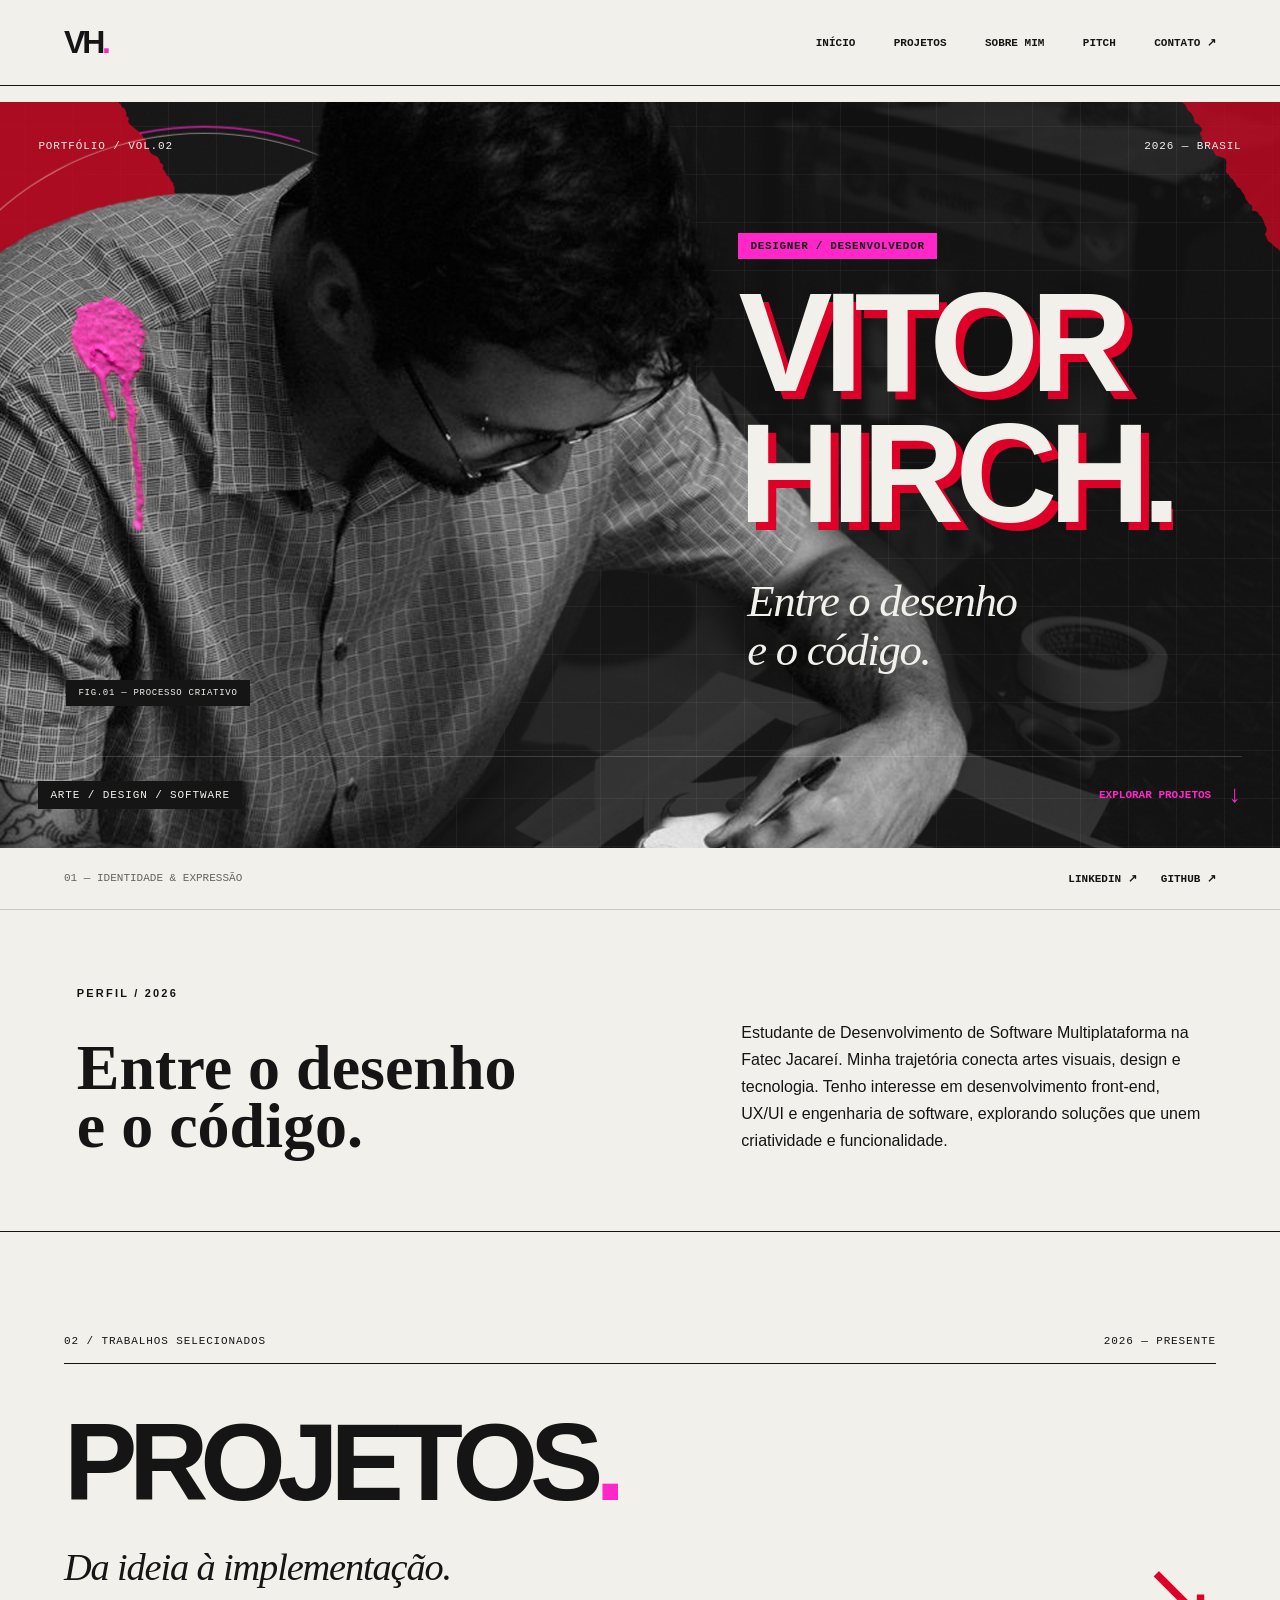
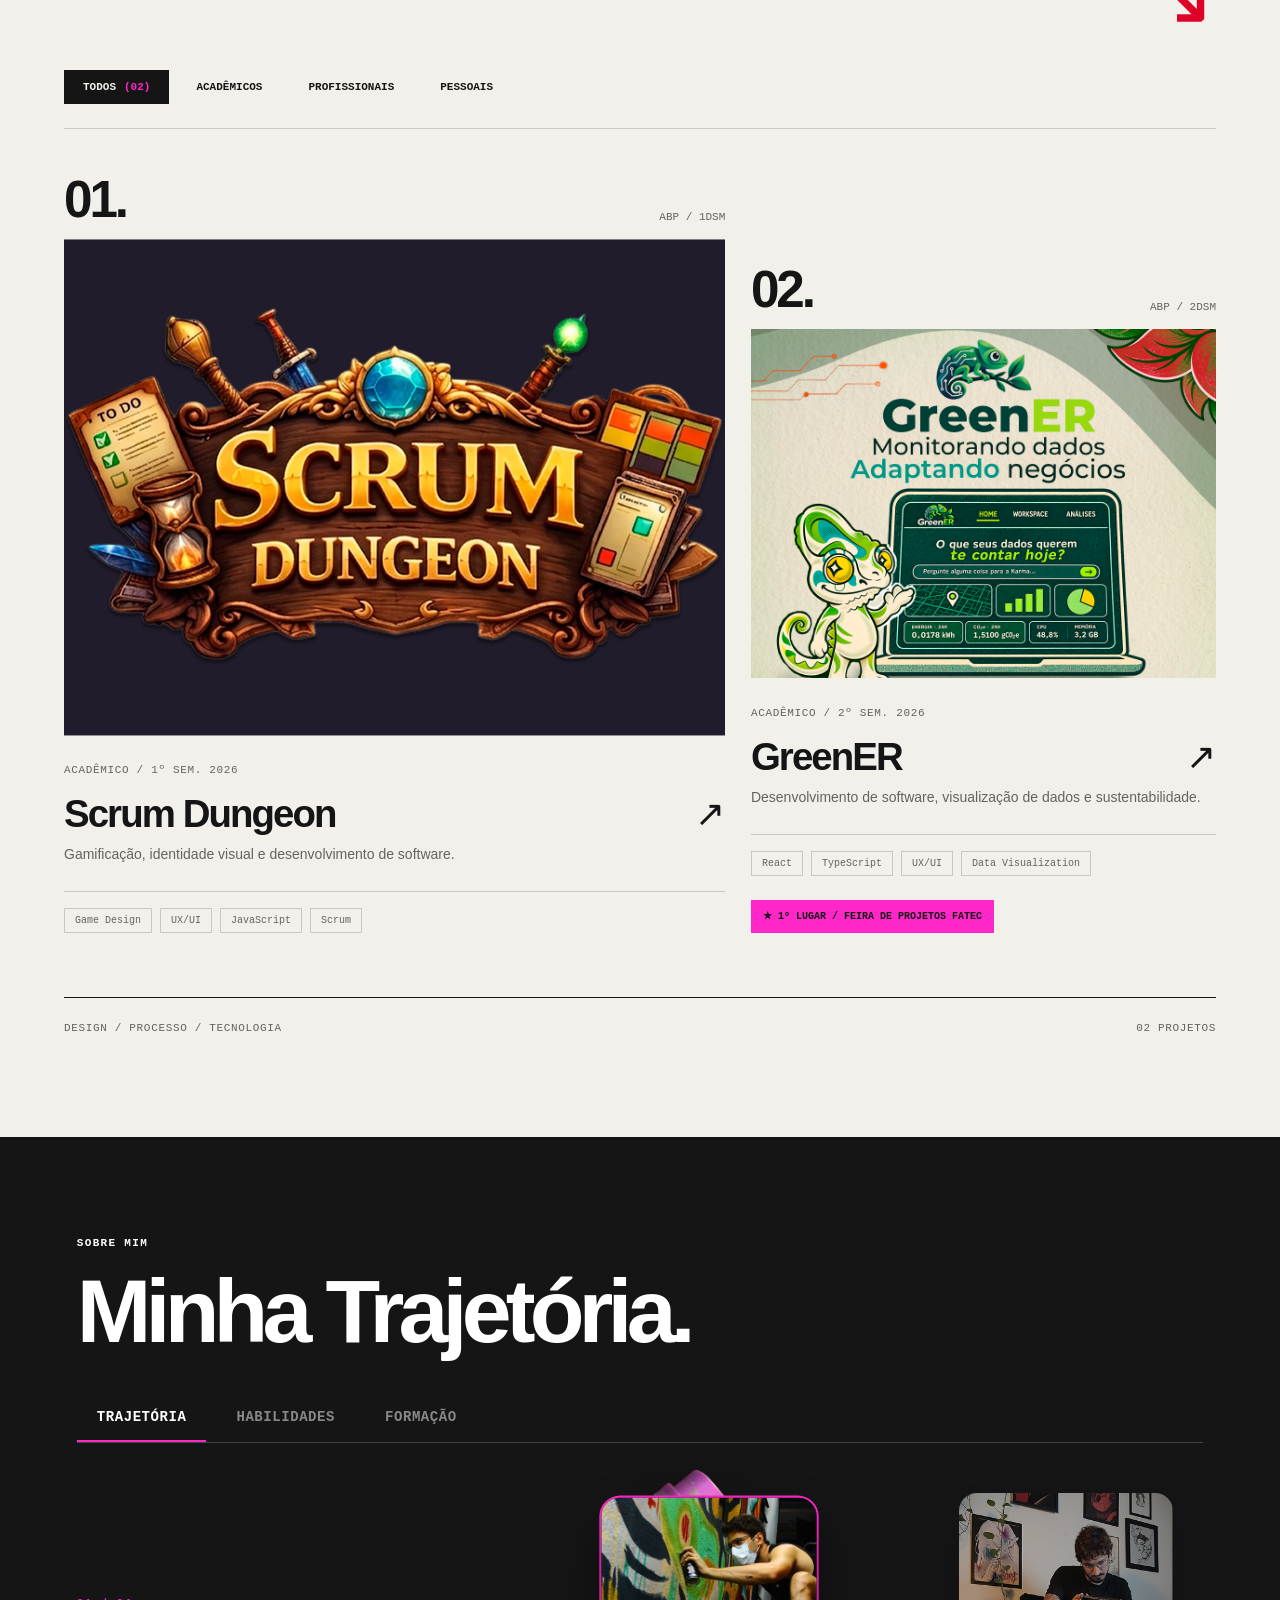
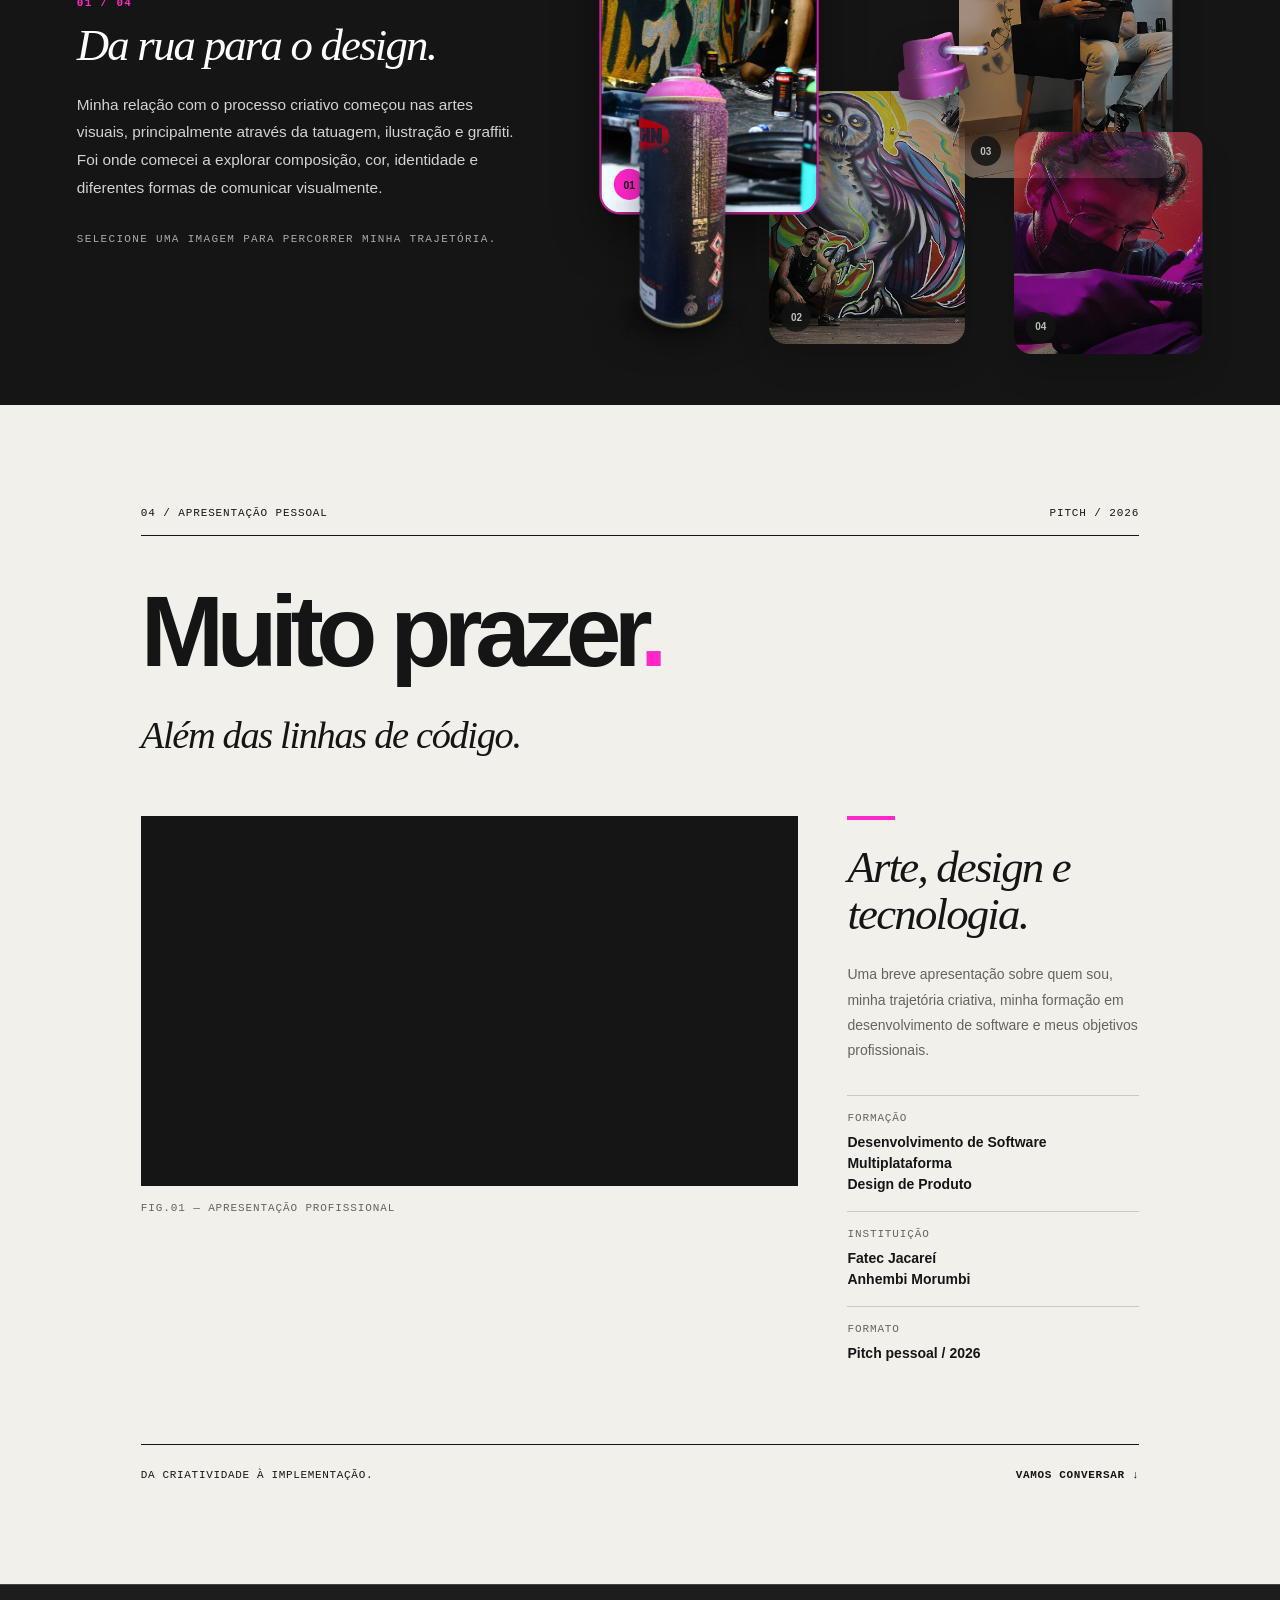
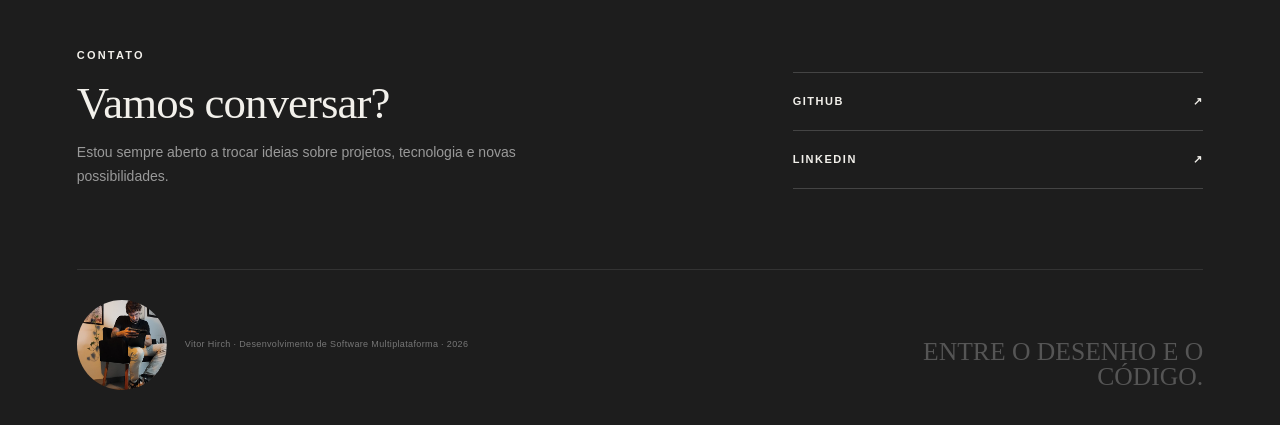
==== commit 87333fcb: "feat: redesign portfolio and add professional video pitch" ====
--- a/docs/index.html
+++ b/docs/index.html
@@ -8,9 +8,7 @@
     <link rel="stylesheet" href="./portfolio.css" />
     <link rel="stylesheet" href="./animations.css" />
     <link rel="stylesheet" href="./transitions.css" />
-     <script src="./js/transitions.js"></script>
-
-   
+    <script src="./js/transitions.js"></script>
   </head>
   <body>
     <header id="inicio" class="hero-editorial">
@@ -23,6 +21,7 @@
           <a href="#inicio">Início</a>
           <a href="#projetos">Projetos</a>
           <a href="#sobre">Sobre mim</a>
+          <a href="#pitch">Pitch</a>
           <a href="#contato">Contato ↗</a>
         </div>
       </nav>
@@ -222,132 +221,142 @@
           </div>
 
           <!-- GALERIA -->
-<div class="projetos-conteudo">
-          <div class="projetos-galeria grid-editorial">
-            <!-- PROJETO 01 — SCRUM DUNGEON -->
-
-            <article
-              class="projeto-editorial col-7"
-              data-categoria="academico"
-              data-editorial-reveal
-              style="--reveal-delay: 0ms"
+          <div class="projetos-conteudo">
+            <div class="projetos-galeria grid-editorial">
+              <!-- PROJETO 01 — SCRUM DUNGEON -->
+
+              <article
+                class="projeto-editorial col-7"
+                data-categoria="academico"
+                data-editorial-reveal
+                style="--reveal-delay: 0ms"
+              >
+                <div class="projeto-editorial-indice">
+                  <span>01.</span>
+
+                  <span>ABP / 1DSM</span>
+                </div>
+
+                <a
+                  class="projeto-editorial-link"
+                  href="./projetos/scrum-dungeon.html"
+                >
+                  <div class="projeto-editorial-imagem scrum-capa">
+                    <img
+                      src="./assets/logo_scrum_dungeon_capa.png"
+                      alt="Identidade visual do Scrum Dungeon"
+                      loading="lazy"
+                    />
+
+                    <span class="projeto-editorial-overlay">
+                      EXPLORAR CASE ↗
+                    </span>
+                  </div>
+
+                  <div class="projeto-editorial-info">
+                    <span class="projeto-editorial-categoria">
+                      ACADÊMICO / 1º SEM. 2026
+                    </span>
+
+                    <div class="projeto-editorial-titulo">
+                      <h3>Scrum Dungeon</h3>
+
+                      <span aria-hidden="true">↗</span>
+                    </div>
+
+                    <p>
+                      Gamificação, identidade visual e desenvolvimento de
+                      software.
+                    </p>
+                  </div>
+                </a>
+
+                <div class="projeto-editorial-tags">
+                  <span>Game Design</span>
+                  <span>UX/UI</span>
+                  <span>JavaScript</span>
+                  <span>Scrum</span>
+                </div>
+              </article>
+
+              <!-- PROJETO 02 — GREENER -->
+
+              <article
+                class="projeto-editorial col-5"
+                data-categoria="academico"
+                data-editorial-reveal
+                style="--reveal-delay: 150ms"
+              >
+                <div class="projeto-editorial-indice">
+                  <span>02.</span>
+
+                  <span>ABP / 2DSM</span>
+                </div>
+
+                <a
+                  class="projeto-editorial-link"
+                  href="./projetos/greener.html"
+                >
+                  <div class="projeto-editorial-imagem greener-capa">
+                    <img
+                      src="./assets/Greener/card.png"
+                      alt="Identidade visual do GreenER"
+                      loading="lazy"
+                    />
+
+                    <span class="projeto-editorial-overlay">
+                      EXPLORAR CASE ↗
+                    </span>
+                  </div>
+
+                  <div class="projeto-editorial-info">
+                    <span class="projeto-editorial-categoria">
+                      ACADÊMICO / 2º SEM. 2026
+                    </span>
+
+                    <div class="projeto-editorial-titulo">
+                      <h3>GreenER</h3>
+
+                      <span aria-hidden="true">↗</span>
+                    </div>
+
+                    <p>
+                      Desenvolvimento de software, visualização de dados e
+                      sustentabilidade.
+                    </p>
+                  </div>
+                </a>
+
+                <div class="projeto-editorial-tags">
+                  <span>React</span>
+                  <span>TypeScript</span>
+                  <span>UX/UI</span>
+                  <span>Data Visualization</span>
+                </div>
+
+                <div class="projeto-editorial-premiacao">
+                  ★ 1º LUGAR / FEIRA DE PROJETOS FATEC
+                </div>
+              </article>
+            </div>
+
+            <!-- ESTADO VAZIO DOS FILTROS -->
+
+            <div
+              class="projetos-vazio"
+              id="projetos-vazio"
+              role="status"
+              hidden
             >
-              <div class="projeto-editorial-indice">
-                <span>01.</span>
-
-                <span>ABP / 1DSM</span>
-              </div>
-
-              <a
-                class="projeto-editorial-link"
-                href="./projetos/scrum-dungeon.html"
-              >
-                <div class="projeto-editorial-imagem scrum-capa">
-                  <img
-                    src="./assets/logo_scrum_dungeon_capa.png"
-                    alt="Identidade visual do Scrum Dungeon"
-                    loading="lazy"
-                  />
-
-                  <span class="projeto-editorial-overlay">
-                    EXPLORAR CASE ↗
-                  </span>
-                </div>
-
-                <div class="projeto-editorial-info">
-                  <span class="projeto-editorial-categoria">
-                    ACADÊMICO / 1º SEM. 2026
-                  </span>
-
-                  <div class="projeto-editorial-titulo">
-                    <h3>Scrum Dungeon</h3>
-
-                    <span aria-hidden="true">↗</span>
-                  </div>
-
-                  <p>
-                    Gamificação, identidade visual e desenvolvimento de
-                    software.
-                  </p>
-                </div>
-              </a>
-
-              <div class="projeto-editorial-tags">
-                <span>Game Design</span>
-                <span>UX/UI</span>
-                <span>JavaScript</span>
-                <span>Scrum</span>
-              </div>
-            </article>
-
-            <!-- PROJETO 02 — GREENER -->
-
-            <article
-              class="projeto-editorial col-5"
-              data-categoria="academico"
-              data-editorial-reveal
-              style="--reveal-delay: 150ms"
-            >
-              <div class="projeto-editorial-indice">
-                <span>02.</span>
-
-                <span>ABP / 2DSM</span>
-              </div>
-
-              <a class="projeto-editorial-link" href="./projetos/greener.html">
-                <div class="projeto-editorial-imagem greener-capa">
-                  <img
-                    src="./assets/Greener/card.png"
-                    alt="Identidade visual do GreenER"
-                    loading="lazy"
-                  />
-
-                  <span class="projeto-editorial-overlay">
-                    EXPLORAR CASE ↗
-                  </span>
-                </div>
-
-                <div class="projeto-editorial-info">
-                  <span class="projeto-editorial-categoria">
-                    ACADÊMICO / 2º SEM. 2026
-                  </span>
-
-                  <div class="projeto-editorial-titulo">
-                    <h3>GreenER</h3>
-
-                    <span aria-hidden="true">↗</span>
-                  </div>
-
-                  <p>
-                    Desenvolvimento de software, visualização de dados e
-                    sustentabilidade.
-                  </p>
-                </div>
-              </a>
-
-              <div class="projeto-editorial-tags">
-                <span>React</span>
-                <span>TypeScript</span>
-                <span>UX/UI</span>
-                <span>Data Visualization</span>
-              </div>
-
-              <div class="projeto-editorial-premiacao">
-                ★ 1º LUGAR / FEIRA DE PROJETOS FATEC
-              </div>
-            </article>
-          </div>
-
-          <!-- ESTADO VAZIO DOS FILTROS -->
-
-          <div class="projetos-vazio" id="projetos-vazio" role="status" hidden>
-            <span>INDEX / 00</span>
-
-            <h3>Em construção.</h3>
-
-            <p>Novos projetos serão adicionados futuramente nesta categoria.</p>
-          </div> 
-        </div>
+              <span>INDEX / 00</span>
+
+              <h3>Em construção.</h3>
+
+              <p>
+                Novos projetos serão adicionados futuramente nesta categoria.
+              </p>
+            </div>
+          </div>
 
           <!-- RODAPÉ EDITORIAL -->
 
@@ -778,6 +787,105 @@
           </div>
         </div>
       </section>
+
+      <!-- ========================================
+     APRESENTAÇÃO — VÍDEO PITCH
+========================================= -->
+
+      <section
+        id="pitch"
+        class="secao-editorial"
+        aria-labelledby="pitch-titulo"
+      >
+        <div class="container-editorial">
+          <!-- METADADOS -->
+
+          <div class="pitch-metadados">
+            <span>04 / APRESENTAÇÃO PESSOAL</span>
+            <span>PITCH / 2026</span>
+          </div>
+
+          <!-- CABEÇALHO -->
+
+          <header class="pitch-cabecalho">
+            <h2 id="pitch-titulo">Muito prazer<span>.</span></h2>
+
+            <p>Além das linhas de código.</p>
+          </header>
+
+          <!-- COMPOSIÇÃO PRINCIPAL -->
+
+          <div class="pitch-conteudo grid-editorial">
+            <!-- VÍDEO -->
+
+            <figure class="pitch-video col-8">
+              <div class="pitch-player">
+                <iframe
+                  src="https://www.youtube-nocookie.com/embed/KH25uoZw9_g"
+                  title="Pitch profissional — Vitor Hirch"
+                  loading="lazy"
+                  referrerpolicy="strict-origin-when-cross-origin"
+                  allow="
+                    accelerometer;
+                    autoplay;
+                    clipboard-write;
+                    encrypted-media;
+                    gyroscope;
+                    picture-in-picture;
+                    web-share;
+                  "
+                  allowfullscreen
+                ></iframe>
+              </div>
+              <figcaption>FIG.01 — APRESENTAÇÃO PROFISSIONAL</figcaption>
+            </figure>
+
+            <!-- INFORMAÇÕES COMPLEMENTARES -->
+
+            <aside class="pitch-informacoes col-4">
+              <span class="pitch-marcador" aria-hidden="true"></span>
+
+              <h3>Arte, design e tecnologia.</h3>
+
+              <p class="pitch-descricao">
+                Uma breve apresentação sobre quem sou, minha trajetória
+                criativa, minha formação em desenvolvimento de software e meus
+                objetivos profissionais.
+              </p>
+
+              <dl class="pitch-ficha">
+                <div>
+                  <dt>FORMAÇÃO</dt>
+
+                  <dd>Desenvolvimento de Software Multiplataforma</dd>
+                  <dd>Design de Produto</dd>
+                </div>
+
+                <div>
+                  <dt>INSTITUIÇÃO</dt>
+
+                  <dd>Fatec Jacareí</dd>
+                  <dd>Anhembi Morumbi</dd>
+                </div>
+
+                <div>
+                  <dt>FORMATO</dt>
+
+                  <dd>Pitch pessoal / 2026</dd>
+                </div>
+              </dl>
+            </aside>
+          </div>
+
+          <!-- RODAPÉ EDITORIAL -->
+
+          <div class="pitch-rodape">
+            <span> DA CRIATIVIDADE À IMPLEMENTAÇÃO. </span>
+
+            <a href="#contato"> VAMOS CONVERSAR ↓ </a>
+          </div>
+        </div>
+      </section>
     </main>
 
     <footer id="contato">
@@ -832,6 +940,5 @@
     </footer>
     <script src="./js/home.js"></script>
     <script src="./js/animations.js"></script>
-    
   </body>
 </html>
--- a/docs/portfolio.css
+++ b/docs/portfolio.css
@@ -1280,6 +1280,527 @@
 }
 
 /* ========================================
+   SOBRE MIM — REFINAMENTO TIPOGRÁFICO
+======================================== */
+
+/* TÍTULO PRINCIPAL */
+
+#sobre .sobre-cabecalho h2 {
+  max-width: none;
+
+  font-family: var(--fonte-tech);
+  font-size: clamp(44px, 7vw, 110px);
+  font-weight: 900;
+
+  line-height: 0.95;
+  letter-spacing: -0.065em;
+}
+
+
+/* IDENTIFICADORES EDITORIAIS */
+
+#sobre .secao-label,
+#sobre .trajetoria-indice,
+#sobre .skills-label,
+#sobre .skill-descricao-label,
+#sobre .formacao-periodo,
+#sobre .formacao-conteudo > span {
+  font-family: var(--fonte-codigo);
+  font-size: var(--texto-xs);
+
+  letter-spacing: 0.12em;
+}
+
+
+/* NAVEGAÇÃO INTERNA */
+
+#sobre .sobre-botao {
+  font-family: var(--fonte-codigo);
+  font-size: var(--texto-sm);
+  font-weight: 600;
+
+  letter-spacing: 0.04em;
+  text-transform: uppercase;
+}
+
+
+/* TÍTULOS EDITORIAIS */
+
+#sobre .sobre-texto h3,
+#sobre .skills-intro h3,
+#sobre .skills-descricao h3 {
+  font-family: var(--fonte-editorial);
+  font-size: clamp(30px, 3.5vw, 54px);
+  font-weight: 400;
+  font-style: italic;
+
+  line-height: 1.1;
+  letter-spacing: -0.04em;
+}
+
+
+/* TEXTOS DESCRITIVOS */
+
+#sobre .sobre-texto p,
+#sobre .skills-intro p,
+#sobre .skills-descricao p {
+  font-family: var(--fonte-tech);
+  font-size: clamp(15px, 1.2vw, 18px);
+
+  line-height: 1.8;
+
+  color: #d5d3ce;
+}
+
+
+/* INSTRUÇÕES */
+
+#sobre .trajetoria-instrucao {
+  font-family: var(--fonte-codigo);
+  font-size: var(--texto-xs);
+
+  line-height: 1.6;
+
+  color: #aaa;
+}
+
+
+/* FORMAÇÃO */
+
+#sobre .formacao-conteudo h3 {
+  font-family: var(--fonte-editorial);
+  font-size: clamp(24px, 2.8vw, 40px);
+
+  font-weight: 400;
+  letter-spacing: -0.035em;
+}
+
+#sobre .formacao-conteudo p {
+  font-family: var(--fonte-tech);
+  font-size: var(--texto-sm);
+
+  color: #b5b3ae;
+}
+
+#sobre .formacao-periodo,
+#sobre .formacao-conteudo > span {
+  color: #aaa;
+}
+
+#sobre .formacao-item-atual
+.formacao-conteudo > span {
+  color: var(--cor-destaque);
+}
+
+/* ========================================
+   HOME — APRESENTAÇÃO PESSOAL / PITCH
+======================================== */
+
+#pitch {
+  width: 100%;
+
+  background: var(--cor-fundo);
+  color: var(--cor-texto);
+}
+
+
+/* METADADOS */
+
+.pitch-metadados {
+  display: flex;
+  justify-content: space-between;
+
+  gap: var(--espaco-3);
+
+  padding-bottom: var(--espaco-3);
+
+  border-bottom: 1px solid var(--cor-texto);
+
+  font-family: var(--fonte-codigo);
+  font-size: var(--texto-xs);
+
+  letter-spacing: 0.08em;
+}
+
+
+/* CABEÇALHO */
+
+.pitch-cabecalho {
+  margin-block:
+    var(--espaco-6)
+    var(--espaco-6);
+}
+
+#pitch .pitch-cabecalho h2 {
+  margin: 0;
+
+  font-family: var(--fonte-tech);
+  font-size: clamp(48px, 8vw, 100px);
+  font-weight: 900;
+
+  line-height: 0.95;
+  letter-spacing: -0.075em;
+}
+
+.pitch-cabecalho h2 > span {
+  color: var(--cor-destaque);
+}
+
+.pitch-cabecalho p {
+  margin: var(--espaco-4) 0 0;
+
+  font-family: var(--fonte-editorial);
+  font-size: clamp(24px, 3vw, 42px);
+  font-style: italic;
+
+  letter-spacing: -0.035em;
+}
+
+
+/* GRID PRINCIPAL */
+
+.pitch-conteudo {
+  align-items: start;
+
+  row-gap: var(--espaco-5);
+}
+
+
+/* ========================================
+   PITCH — PLAYER
+======================================== */
+
+.pitch-video {
+  min-width: 0;
+  margin: 0;
+}
+
+.pitch-player {
+  position: relative;
+
+  width: 100%;
+  aspect-ratio: 16 / 9;
+
+  overflow: hidden;
+
+  background: var(--cor-texto);
+  color: var(--cor-fundo);
+}
+
+
+/* PLAYER INCORPORADO */
+
+.pitch-player > iframe {
+  display: block;
+
+  width: 100%;
+  height: 100%;
+
+  border: 0;
+}
+
+
+/* LEGENDA */
+
+.pitch-video figcaption {
+  margin-top: var(--espaco-3);
+
+  font-family: var(--fonte-codigo);
+  font-size: var(--texto-xs);
+
+  letter-spacing: 0.08em;
+
+  color: var(--cor-texto-secundario);
+}
+
+/* ========================================
+   PITCH — PLACEHOLDER TEMPORÁRIO
+======================================== */
+
+.pitch-placeholder {
+  position: absolute;
+  inset: 0;
+
+  display: flex;
+  flex-direction: column;
+
+  align-items: center;
+  justify-content: center;
+
+  gap: var(--espaco-3);
+
+  background-image:
+    linear-gradient(
+      rgba(242, 240, 235, 0.055) 1px,
+      transparent 1px
+    ),
+    linear-gradient(
+      90deg,
+      rgba(242, 240, 235, 0.055) 1px,
+      transparent 1px
+    );
+
+  background-size: 36px 36px;
+}
+
+.pitch-player-label {
+  position: absolute;
+
+  top: var(--espaco-3);
+  left: var(--espaco-3);
+
+  font-family: var(--fonte-codigo);
+  font-size: var(--texto-xs);
+
+  letter-spacing: 0.08em;
+}
+
+
+/* ELEMENTOS ORBITAIS */
+
+.pitch-orbita {
+  position: relative;
+
+  display: grid;
+  place-items: center;
+
+  width: clamp(72px, 12vw, 160px);
+  aspect-ratio: 1;
+
+  border: 1px solid rgba(242, 240, 235, 0.3);
+  border-radius: 50%;
+}
+
+.pitch-orbita::before {
+  content: "";
+
+  position: absolute;
+  inset: 10%;
+
+  border: 1px dashed rgba(242, 240, 235, 0.4);
+  border-radius: 50%;
+}
+
+.pitch-play {
+  display: grid;
+  place-items: center;
+
+  width: 58%;
+  aspect-ratio: 1;
+
+  border-radius: 50%;
+
+  background: var(--cor-destaque);
+  color: var(--cor-texto);
+
+  font-size: clamp(18px, 3vw, 36px);
+}
+
+.pitch-placeholder > p {
+  margin: 0;
+
+  font-family: var(--fonte-codigo);
+  font-size: var(--texto-xs);
+
+  letter-spacing: 0.08em;
+}
+
+
+/* INFORMAÇÕES INFERIORES */
+
+.pitch-player-base {
+  position: absolute;
+
+  left: var(--espaco-3);
+  right: var(--espaco-3);
+  bottom: var(--espaco-3);
+
+  display: flex;
+  justify-content: space-between;
+
+  font-family: var(--fonte-codigo);
+  font-size: var(--texto-xs);
+}
+
+/* ========================================
+   PITCH — INFORMAÇÕES COMPLEMENTARES
+======================================== */
+
+.pitch-informacoes {
+  min-width: 0;
+
+  padding-left: var(--espaco-4);
+}
+
+.pitch-marcador {
+  display: block;
+
+  width: 48px;
+  height: 4px;
+
+  margin-bottom: var(--espaco-4);
+
+  background: var(--cor-destaque);
+}
+
+.pitch-informacoes h3 {
+  margin: 0;
+
+  font-family: var(--fonte-editorial);
+  font-size: clamp(28px, 3.5vw, 52px);
+  font-style: italic;
+  font-weight: 400;
+
+  line-height: 1.05;
+  letter-spacing: -0.04em;
+}
+
+.pitch-descricao {
+  margin-block: var(--espaco-4);
+
+  font-size: var(--texto-sm);
+  line-height: 1.8;
+
+  color: var(--cor-texto-secundario);
+}
+
+
+/* FICHA EDITORIAL */
+
+.pitch-ficha {
+  margin: var(--espaco-5) 0 0;
+}
+
+.pitch-ficha > div {
+  padding-block: var(--espaco-3);
+
+  border-top: 1px solid var(--cor-borda);
+}
+
+.pitch-ficha dt {
+  margin-bottom: var(--espaco-2);
+
+  font-family: var(--fonte-codigo);
+  font-size: var(--texto-xs);
+
+  letter-spacing: 0.08em;
+
+  color: var(--cor-texto-secundario);
+}
+
+.pitch-ficha dd {
+  margin: 0;
+
+  font-size: var(--texto-sm);
+  font-weight: 600;
+
+  line-height: 1.5;
+}
+
+/* ========================================
+   PITCH — RODAPÉ EDITORIAL
+======================================== */
+
+.pitch-rodape {
+  display: flex;
+
+  justify-content: space-between;
+  flex-wrap: wrap;
+
+  gap: var(--espaco-3);
+
+  margin-top: var(--espaco-7);
+  padding-top: var(--espaco-4);
+
+  border-top: 1px solid var(--cor-texto);
+
+  font-family: var(--fonte-codigo);
+  font-size: var(--texto-xs);
+
+  letter-spacing: 0.06em;
+}
+
+.pitch-rodape a {
+  color: var(--cor-texto);
+
+  font-weight: 700;
+  text-decoration: none;
+
+  transition: color var(--duracao-rapida);
+}
+
+.pitch-rodape a:hover {
+  color: var(--cor-ruptura);
+}
+
+
+/* ========================================
+   PITCH — RESPONSIVIDADE
+======================================== */
+
+@media (max-width: 900px) {
+
+  .pitch-informacoes {
+    padding-left: 0;
+  }
+
+  .pitch-ficha {
+    display: grid;
+    grid-template-columns: repeat(2, minmax(0, 1fr));
+
+    gap: var(--espaco-3);
+  }
+
+}
+
+@media (max-width: 600px) {
+
+  #pitch .pitch-cabecalho h2 {
+    font-size: clamp(40px, 11vw, 68px);
+  }
+
+  .pitch-cabecalho {
+    margin-block: var(--espaco-5);
+  }
+
+  .pitch-ficha {
+    grid-template-columns: 1fr;
+  }
+
+  .pitch-metadados,
+  .pitch-player-label,
+  .pitch-player-base,
+  .pitch-placeholder > p,
+  .pitch-rodape {
+    font-size: 9px;
+  }
+
+}
+
+@media (prefers-reduced-motion: reduce) {
+
+  .pitch-rodape a {
+    transition: none;
+  }
+
+}
+
+/* RESPONSIVIDADE */
+
+@media (max-width: 600px) {
+
+  #sobre .sobre-cabecalho h2 {
+    font-size: clamp(40px, 10vw, 64px);
+  }
+
+  #sobre .sobre-botao {
+    font-size: 11px;
+    padding-inline: 10px;
+  }
+
+}
+
+/* ========================================
    HERO — RESPONSIVIDADE
 ======================================== */
 
